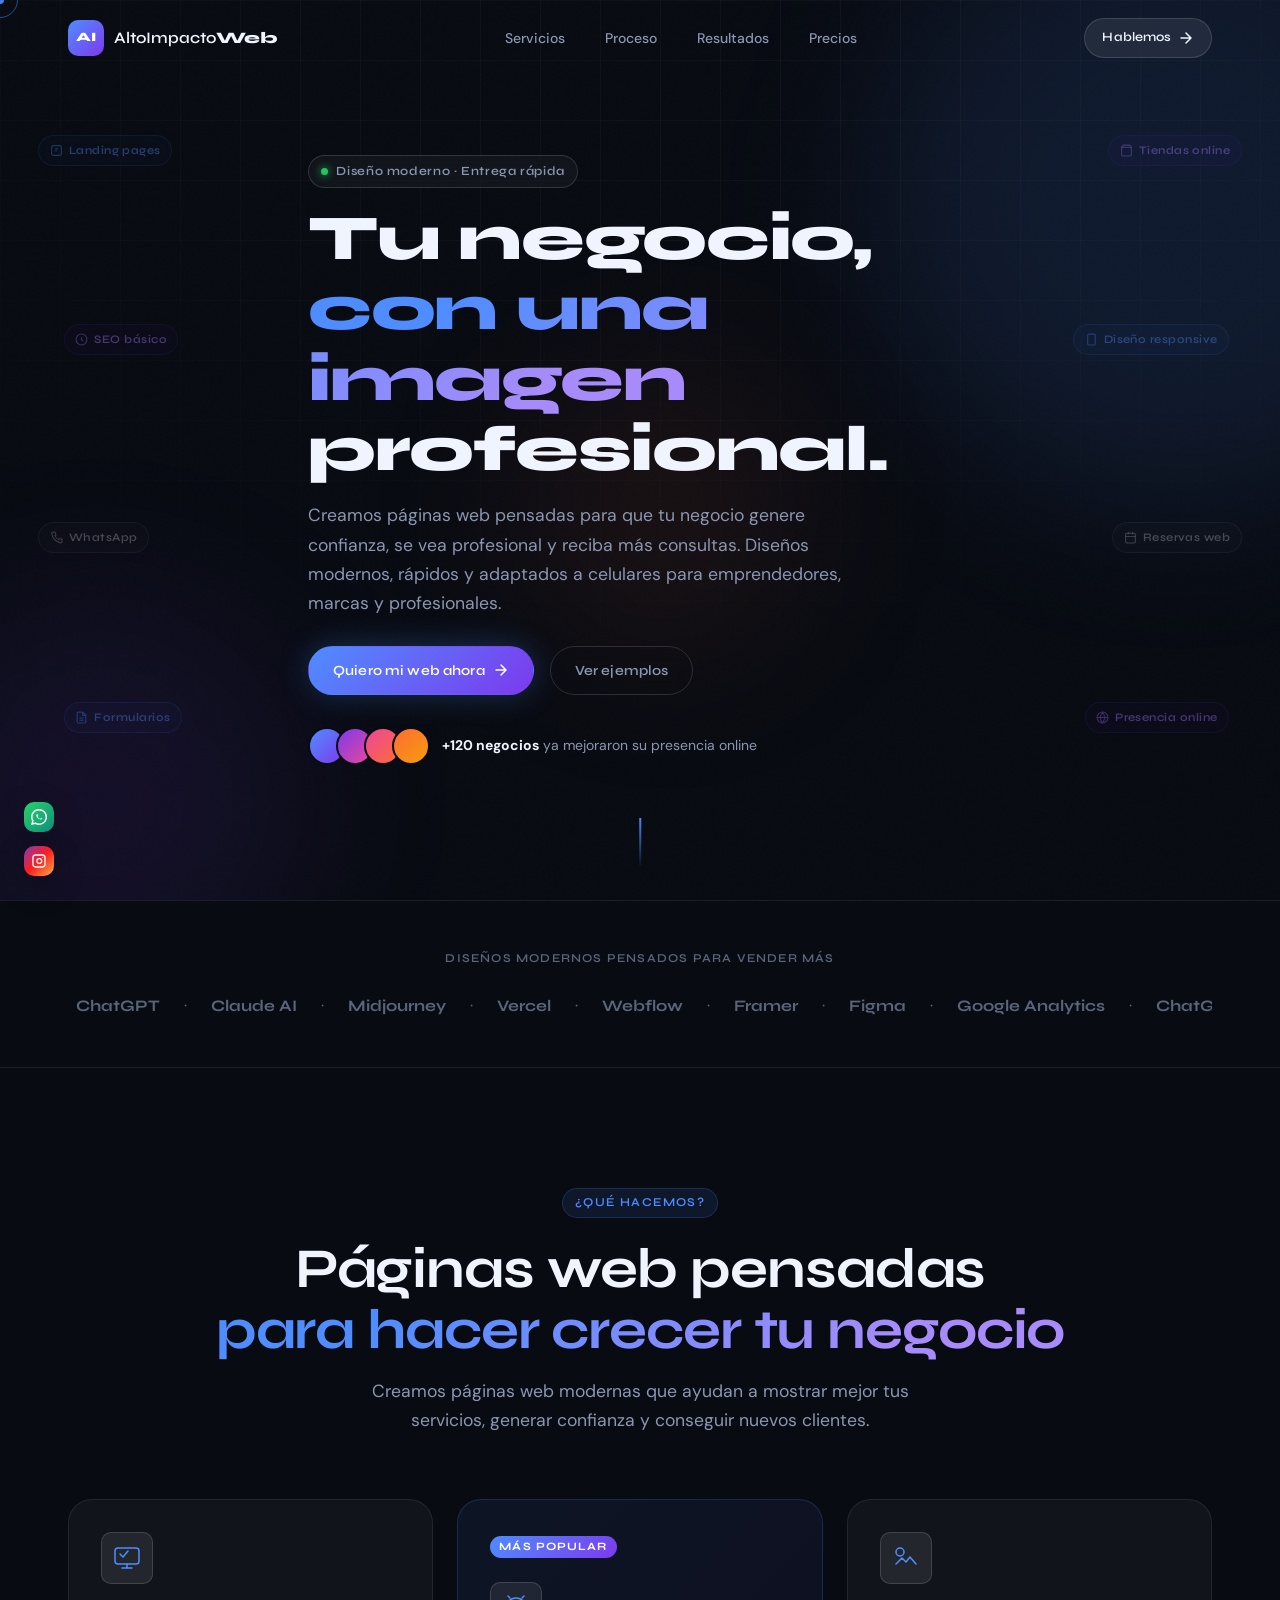
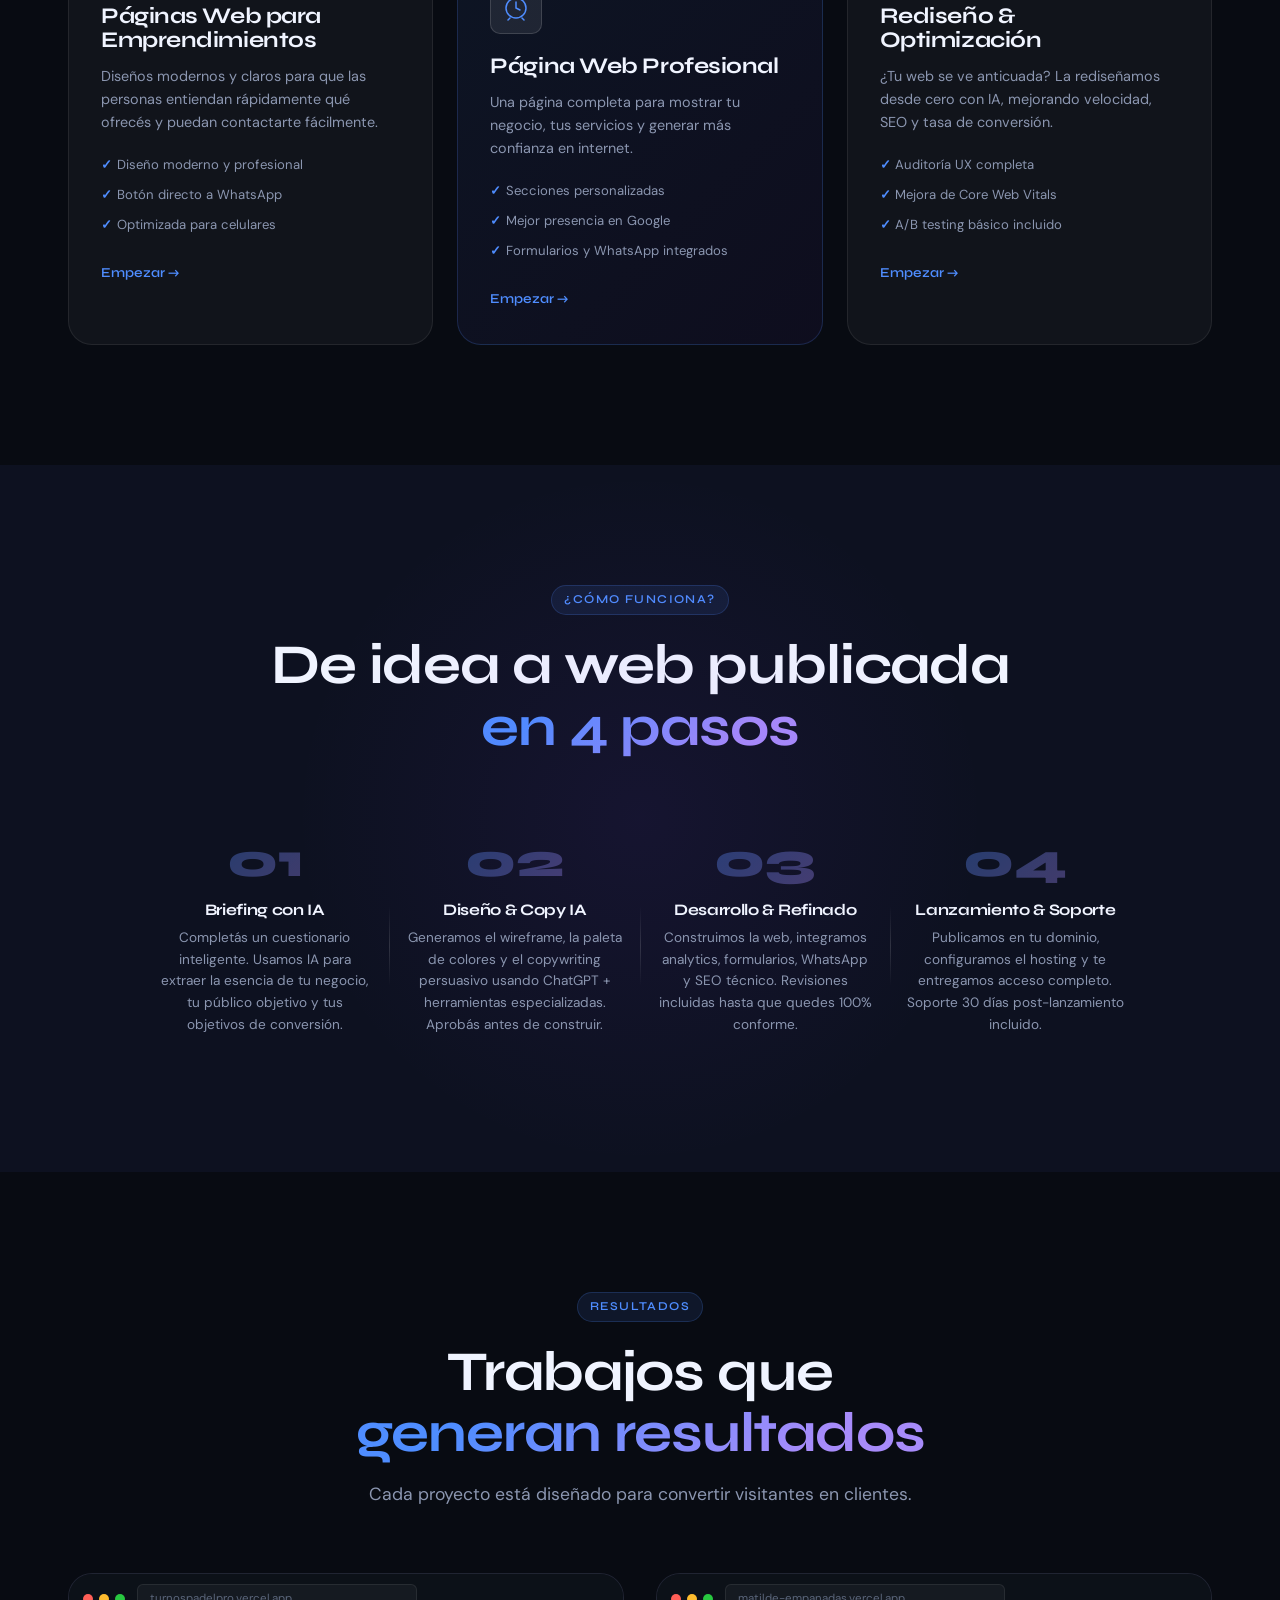
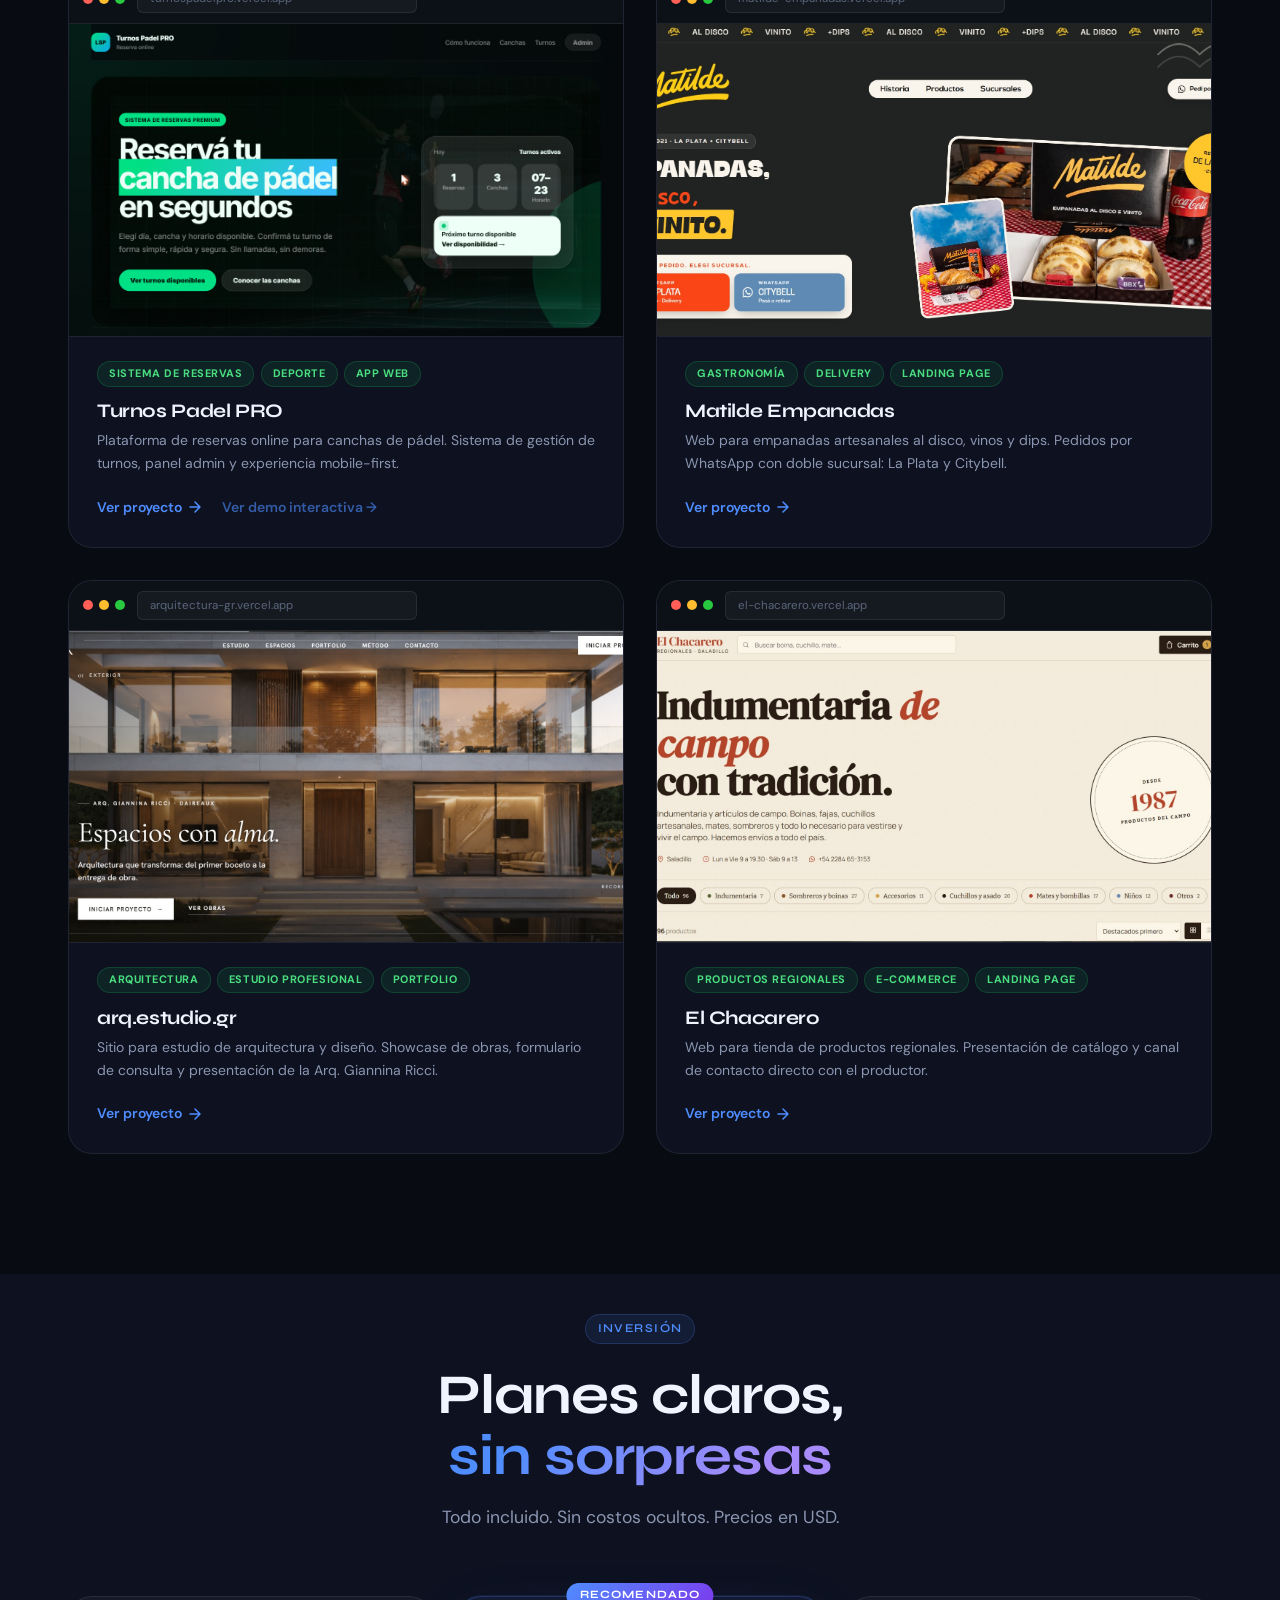
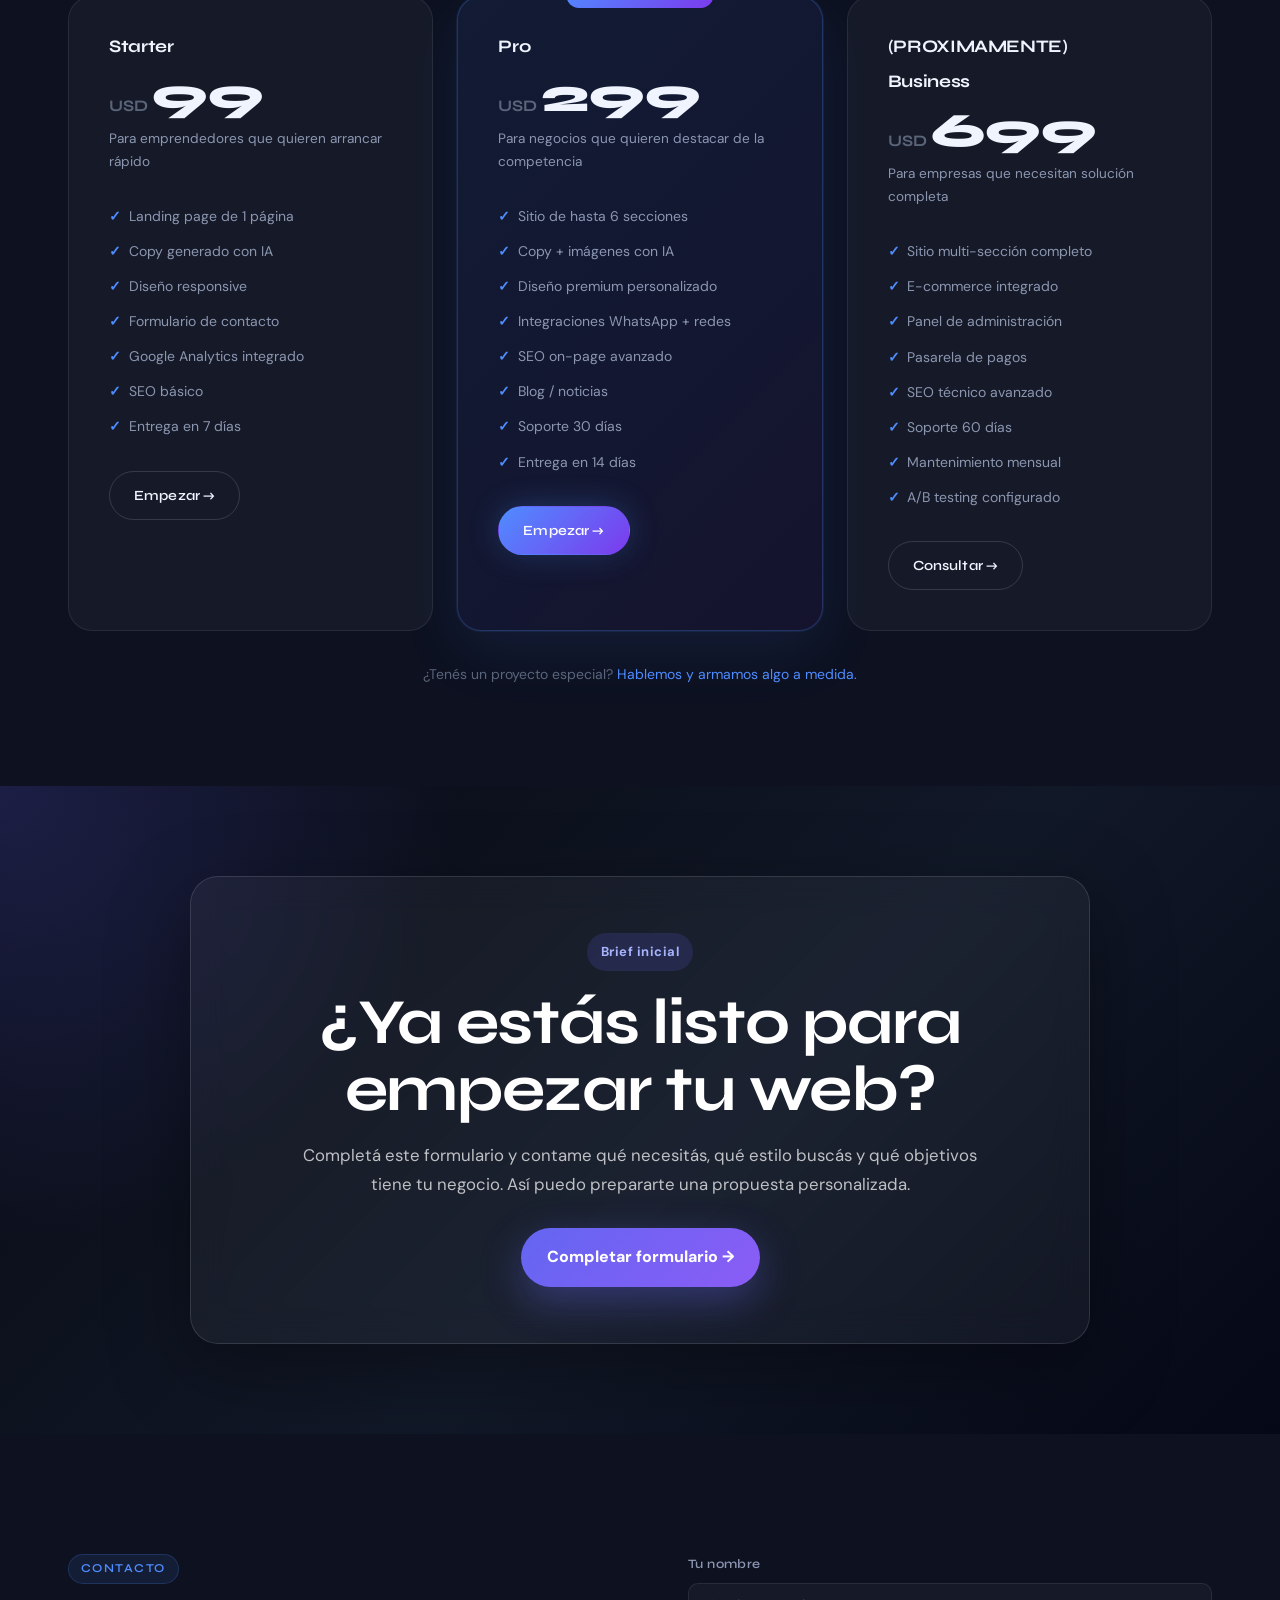
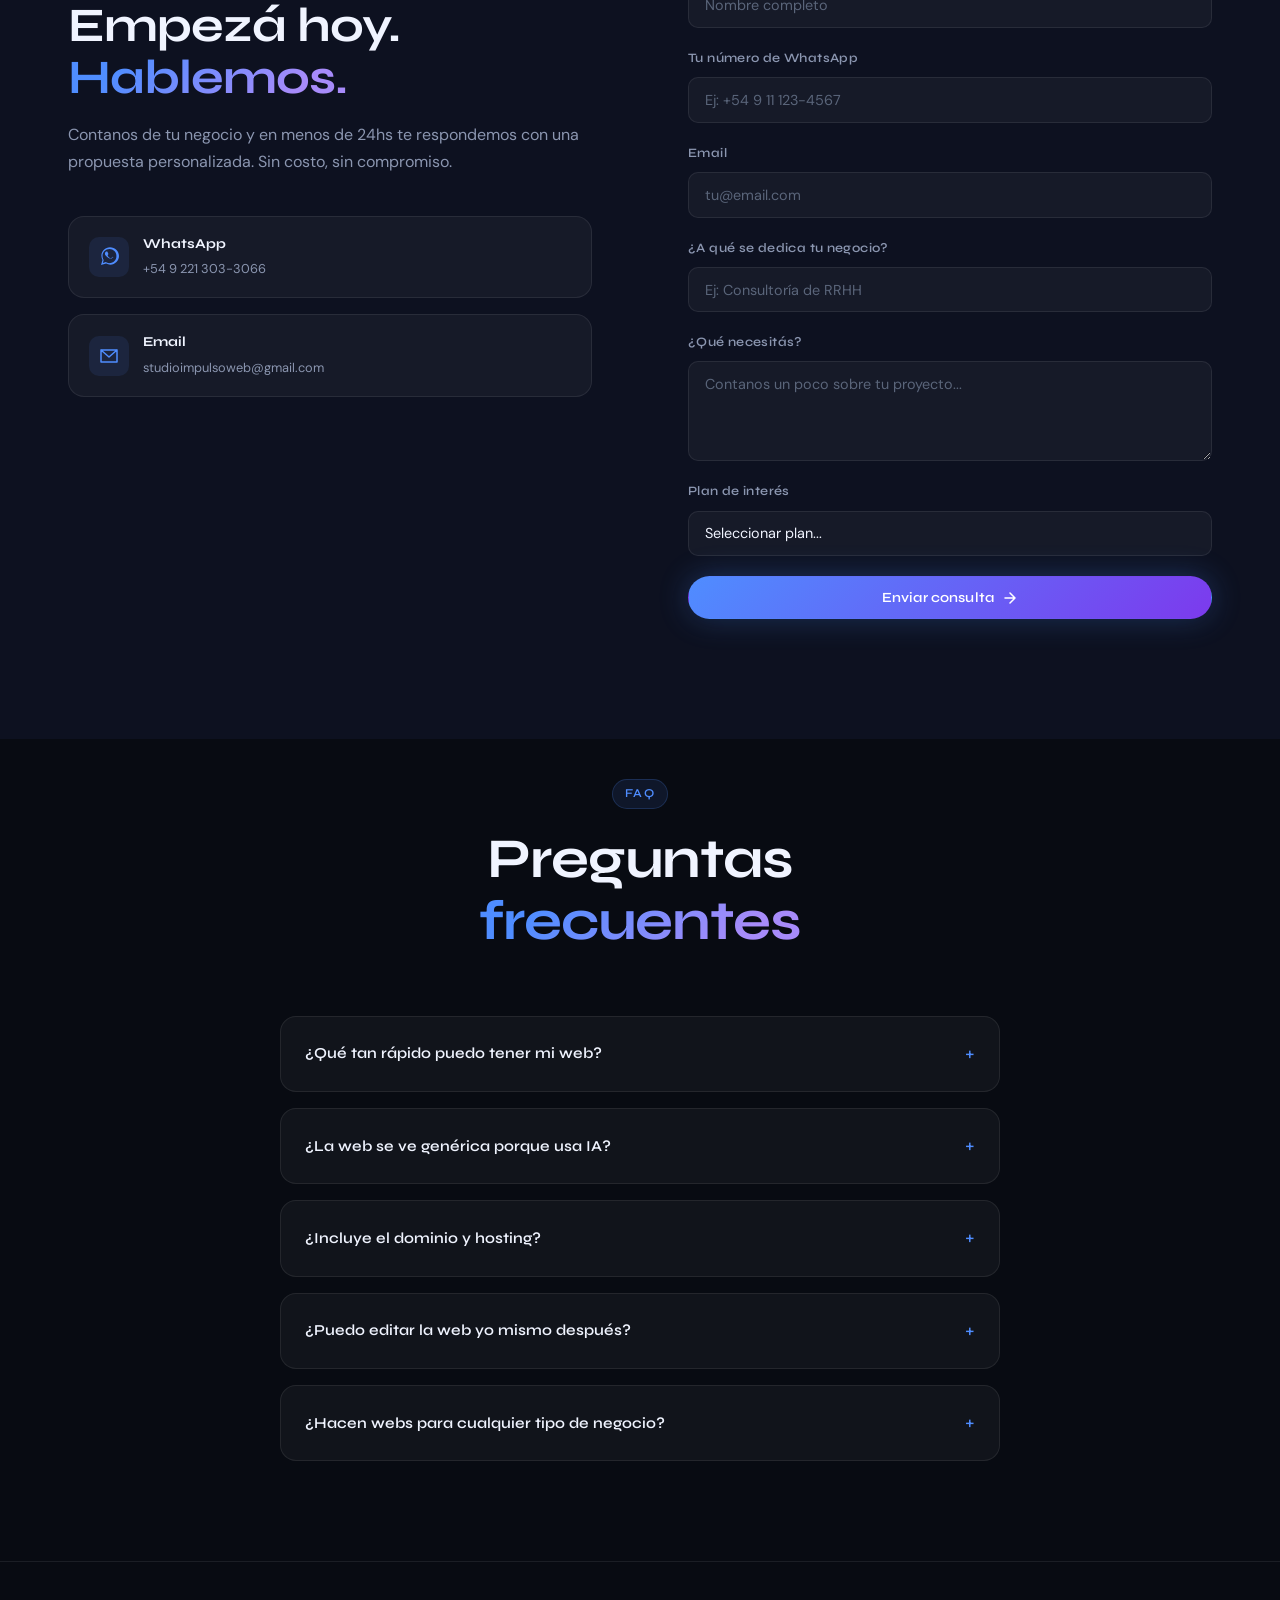
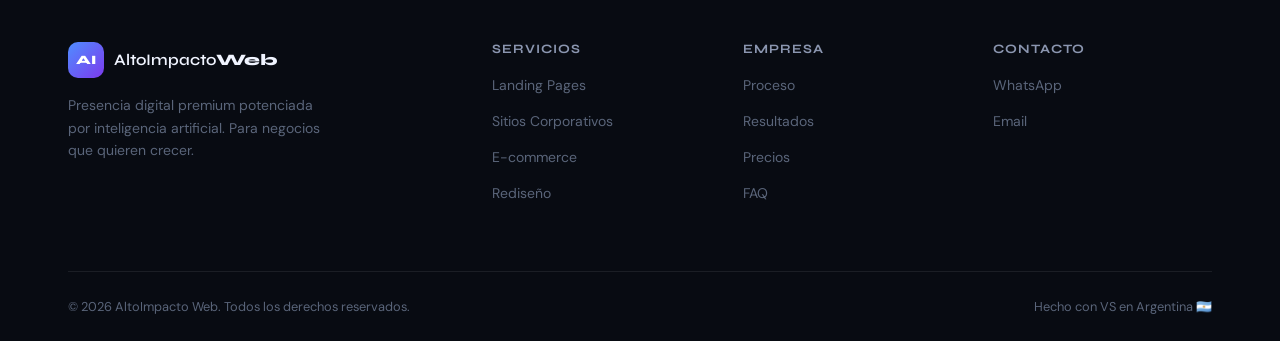
==== nueva-web-editada/index.html @ 88c8be72 "fix: nueva-web-editada como carpeta normal, no submodule" ====
<!doctype html>
<html lang="es">
  <head>
    <link rel="icon" type="image/png" href="/img/favicon.png">

    <meta property="og:title" content="Alto Impacto Web | Diseño Web Profesional">

<meta property="og:description" content="Creamos páginas web modernas y profesionales para negocios y emprendimientos.">

<meta property="og:image" content="https://altoimpactoweb.lat/img/preview.jpg">

<meta property="og:url" content="https://altoimpactoweb.lat">

<meta property="og:type" content="website">

    <meta
      name="google-site-verification"
      content="SIrFewCU_a12U4jzkhs11Qge566l1yrMkFHwccX7CVk"
    />
    <meta charset="UTF-8" />
    <meta name="viewport" content="width=device-width, initial-scale=1.0" />

    <title>Alto Impacto Web | Diseño Web Profesional</title>

    <meta
      name="description"
      content="Creamos páginas web modernas y profesionales para negocios, emprendimientos y marcas."
    />
    <meta
      name="keywords"
      content="diseño web, páginas web, desarrollo web, landing page, páginas para negocios"
    />
    <meta name="robots" content="index, follow" />
    <link rel="canonical" href="https://altoimpactoweb.lat/" />

    <link rel="preconnect" href="https://fonts.googleapis.com" />
    <link rel="preconnect" href="https://fonts.gstatic.com" crossorigin />
    <link
      href="https://fonts.googleapis.com/css2?family=Syne:wght@400;600;700;800&family=DM+Sans:ital,wght@0,300;0,400;0,500;1,300&display=swap"
      rel="stylesheet"
    />

    <link rel="stylesheet" href="css/main.css" />
    <style>
      /* ── Demo modal ─────────────────────────── */
      .portfolio-actions {
        display: flex;
        flex-wrap: wrap;
        align-items: center;
        gap: 1.2rem;
      }
      .portfolio-demo-btn {
        background: none;
        border: none;
        cursor: pointer;
        font-family: var(--font-body);
        font-size: 0.875rem;
        font-weight: 600;
        padding: 0;
        color: rgba(79, 141, 255, 0.6);
        display: inline-flex;
        align-items: center;
        gap: 0.4rem;
        transition: gap 0.2s ease, color 0.2s ease;
      }
      .portfolio-demo-btn:hover {
        gap: 0.7rem;
        color: var(--text-1);
      }
      .portfolio-demo-btn svg { flex-shrink: 0; transition: transform 0.2s var(--ease-out); }
      .portfolio-demo-btn:hover svg { transform: translateX(3px); }
      #demoModal {
        display: none;
        position: fixed;
        inset: 0;
        z-index: 9000;
        background: rgba(8, 11, 18, 0.97);
        backdrop-filter: blur(8px);
        flex-direction: column;
      }
      #demoModal.is-open { display: flex; }
      .demo-modal__header {
        display: flex;
        align-items: center;
        justify-content: space-between;
        padding: 0.65rem 1.25rem;
        border-bottom: 1px solid rgba(255, 255, 255, 0.08);
        flex-shrink: 0;
        background: rgba(13, 17, 32, 0.9);
      }
      .demo-modal__title {
        font-family: var(--font-display);
        font-size: 0.85rem;
        font-weight: 600;
        color: var(--text-2);
        letter-spacing: 0.03em;
      }
      .demo-modal__close {
        display: flex;
        align-items: center;
        justify-content: center;
        width: 34px;
        height: 34px;
        border-radius: 8px;
        border: 1px solid rgba(255, 255, 255, 0.1);
        background: rgba(255, 255, 255, 0.05);
        color: var(--text-2);
        cursor: pointer;
        transition: background 0.2s, color 0.2s;
        flex-shrink: 0;
      }
      .demo-modal__close:hover {
        background: rgba(255, 255, 255, 0.12);
        color: var(--text-1);
      }
      .demo-modal__frame {
        flex: 1;
        width: 100%;
        border: none;
        display: block;
        background: #04070d;
      }
    </style>

    <!-- Google Analytics -->
<!-- Google tag (gtag.js) -->
<script async src="https://www.googletagmanager.com/gtag/js?id=G-J61VKQ2LW4"></script>
<script>
  window.dataLayer = window.dataLayer || [];
  function gtag(){dataLayer.push(arguments);}
  gtag('js', new Date());

  gtag('config', 'G-J61VKQ2LW4');
</script>

</script> 
  </head>
  <body>
    <!-- CURSOR PERSONALIZADO -->
    <div class="cursor" id="cursor"></div>
    <div class="cursor-follower" id="cursorFollower"></div>

    <!-- NOISE OVERLAY -->
    <div class="noise-overlay" aria-hidden="true"></div>

    <!-- ============================================================
       NAVBAR
  ============================================================ -->
    <nav
      class="navbar"
      id="navbar"
      role="navigation"
      aria-label="Navegación principal"
    >
      <div class="nav-inner">
        <a href="#hero" class="nav-logo" aria-label="AltoImpacto Web inicio">
          <span class="logo-mark">AI</span>
          <span class="logo-text">AltoImpacto<strong>Web</strong></span>
        </a>

        <ul class="nav-links" role="list">
          <li><a href="#servicios">Servicios</a></li>
          <li><a href="#como-funciona">Proceso</a></li>
          <li><a href="#resultados">Resultados</a></li>
          <li><a href="#precios">Precios</a></li>
        </ul>

        <a href="#contacto" class="btn btn-nav">
          Hablemos
          <svg
            width="14"
            height="14"
            viewBox="0 0 14 14"
            fill="none"
            aria-hidden="true"
          >
            <path
              d="M2 7h10M7 2l5 5-5 5"
              stroke="currentColor"
              stroke-width="1.5"
              stroke-linecap="round"
              stroke-linejoin="round"
            />
          </svg>
        </a>

        <button
          class="nav-toggle"
          id="navToggle"
          aria-label="Abrir menú"
          aria-expanded="false"
        >
          <span></span><span></span>
        </button>
      </div>
    </nav>

    <!-- MOBILE MENU -->
    <div class="mobile-menu" id="mobileMenu" aria-hidden="true">
      <ul role="list">
        <li><a href="#servicios" class="mobile-link">Servicios</a></li>
        <li><a href="#como-funciona" class="mobile-link">Proceso</a></li>
        <li><a href="#resultados" class="mobile-link">Resultados</a></li>
        <li><a href="#precios" class="mobile-link">Precios</a></li>
        <li>
          <a href="#contacto" class="mobile-link mobile-cta">Hablemos →</a>
        </li>
      </ul>
    </div>

    <!-- ============================================================
       HERO
  ============================================================ -->
    <section class="hero" id="hero" aria-labelledby="hero-heading">
      <!-- Parallax BG layers -->
      <div class="hero-bg" aria-hidden="true">
        <div class="hero-orb orb-1"></div>
        <div class="hero-orb orb-2"></div>
        <div class="hero-orb orb-3"></div>
        <div class="hero-grid"></div>
      </div>

      <!-- Floating decorative chips -->
      <div class="hero-chips" aria-hidden="true">
        <!-- Left -->
        <div class="hchip hchip--blue float-a" style="top:15%;left:3%">
          <svg width="13" height="13" viewBox="0 0 24 24" fill="none" stroke="currentColor" stroke-width="2"><rect x="3" y="3" width="18" height="18" rx="3"/><path d="M9 9h6M9 13h4"/></svg>
          Landing pages
        </div>
        <div class="hchip hchip--violet float-b" style="top:36%;left:5%">
          <svg width="13" height="13" viewBox="0 0 24 24" fill="none" stroke="currentColor" stroke-width="2"><circle cx="12" cy="12" r="10"/><path d="M12 8v4l3 3"/></svg>
          SEO básico
        </div>
        <div class="hchip hchip--neutral float-c" style="top:58%;left:3%">
          <svg width="13" height="13" viewBox="0 0 24 24" fill="none" stroke="currentColor" stroke-width="2"><path d="M22 16.92v3a2 2 0 0 1-2.18 2A19.86 19.86 0 0 1 3.08 4.18 2 2 0 0 1 5.07 2h3a2 2 0 0 1 2 1.72 12.05 12.05 0 0 0 .66 2.68 2 2 0 0 1-.45 2.11L9.09 9a16 16 0 0 0 6.91 6.91l1.27-1.27a2 2 0 0 1 2.11-.45 12.05 12.05 0 0 0 2.68.66A2 2 0 0 1 22 16.92z"/></svg>
          WhatsApp
        </div>
        <div class="hchip hchip--blue float-b" style="top:78%;left:5%">
          <svg width="13" height="13" viewBox="0 0 24 24" fill="none" stroke="currentColor" stroke-width="2"><path d="M14 2H6a2 2 0 0 0-2 2v16a2 2 0 0 0 2 2h12a2 2 0 0 0 2-2V8z"/><polyline points="14 2 14 8 20 8"/><line x1="16" y1="13" x2="8" y2="13"/><line x1="16" y1="17" x2="8" y2="17"/></svg>
          Formularios
        </div>
        <!-- Right -->
        <div class="hchip hchip--violet float-b" style="top:15%;right:3%">
          <svg width="13" height="13" viewBox="0 0 24 24" fill="none" stroke="currentColor" stroke-width="2"><path d="M6 2L3 6v14a2 2 0 0 0 2 2h14a2 2 0 0 0 2-2V6l-3-4z"/><line x1="3" y1="6" x2="21" y2="6"/></svg>
          Tiendas online
        </div>
        <div class="hchip hchip--blue float-c" style="top:36%;right:4%">
          <svg width="13" height="13" viewBox="0 0 24 24" fill="none" stroke="currentColor" stroke-width="2"><rect x="5" y="2" width="14" height="20" rx="2"/><line x1="12" y1="18" x2="12.01" y2="18"/></svg>
          Diseño responsive
        </div>
        <div class="hchip hchip--neutral float-a" style="top:58%;right:3%">
          <svg width="13" height="13" viewBox="0 0 24 24" fill="none" stroke="currentColor" stroke-width="2"><rect x="3" y="4" width="18" height="18" rx="2"/><path d="M16 2v4M8 2v4M3 10h18"/></svg>
          Reservas web
        </div>
        <div class="hchip hchip--violet float-c" style="top:78%;right:4%">
          <svg width="13" height="13" viewBox="0 0 24 24" fill="none" stroke="currentColor" stroke-width="2"><circle cx="12" cy="12" r="10"/><line x1="2" y1="12" x2="22" y2="12"/><path d="M12 2a15.3 15.3 0 0 1 4 10 15.3 15.3 0 0 1-4 10 15.3 15.3 0 0 1-4-10 15.3 15.3 0 0 1 4-10z"/></svg>
          Presencia online
        </div>
      </div>

      <div class="container hero-content">
        <div class="hero-badge reveal">
          <span class="badge-dot"></span>
          Diseño moderno · Entrega rápida
        </div>

        <h1 class="hero-title reveal" id="hero-heading">
          Tu negocio,<br />
          <span class="text-gradient">con una imagen</span><br />
          profesional.
        </h1>

        <p class="hero-subtitle reveal">
          Creamos páginas web pensadas para que tu negocio genere confianza, se
          vea profesional y reciba más consultas. Diseños modernos, rápidos y
          adaptados a celulares para emprendedores, marcas y profesionales.
        </p>

        <div class="hero-actions reveal">
          <a href="#contacto" class="btn btn-primary">
            Quiero mi web ahora
            <svg
              width="16"
              height="16"
              viewBox="0 0 16 16"
              fill="none"
              aria-hidden="true"
            >
              <path
                d="M3 8h10M8 3l5 5-5 5"
                stroke="currentColor"
                stroke-width="1.5"
                stroke-linecap="round"
                stroke-linejoin="round"
              />
            </svg>
          </a>
          <a href="#resultados" class="btn btn-ghost"> Ver ejemplos </a>
        </div>

        <div class="hero-social-proof reveal">
          <div class="avatars" aria-hidden="true">
            <div class="avatar av1"></div>
            <div class="avatar av2"></div>
            <div class="avatar av3"></div>
            <div class="avatar av4"></div>
          </div>
          <p><strong>+120 negocios</strong> ya mejoraron su presencia online</p>
        </div>
      </div>

      <!-- Scroll indicator -->
      <div class="scroll-indicator" aria-hidden="true">
        <div class="scroll-line"></div>
      </div>
    </section>

    <!-- ============================================================
       LOGOS / SOCIAL PROOF BAR
  ============================================================ -->
    <section class="logos-bar" aria-label="Tecnologías utilizadas">
      <div class="container">
        <p class="logos-label">Diseños modernos pensados para vender más</p>
        <div class="logos-track">
          <div class="logos-slide">
            <span class="logo-item">ChatGPT</span>
            <span class="logo-sep" aria-hidden="true">·</span>
            <span class="logo-item">Claude AI</span>
            <span class="logo-sep" aria-hidden="true">·</span>
            <span class="logo-item">Midjourney</span>
            <span class="logo-sep" aria-hidden="true">·</span>
            <span class="logo-item">Vercel</span>
            <span class="logo-sep" aria-hidden="true">·</span>
            <span class="logo-item">Webflow</span>
            <span class="logo-sep" aria-hidden="true">·</span>
            <span class="logo-item">Framer</span>
            <span class="logo-sep" aria-hidden="true">·</span>
            <span class="logo-item">Figma</span>
            <span class="logo-sep" aria-hidden="true">·</span>
            <span class="logo-item">Google Analytics</span>
            <span class="logo-sep" aria-hidden="true">·</span>
            <!-- Duplicate for loop -->
            <span class="logo-item">ChatGPT</span>
            <span class="logo-sep" aria-hidden="true">·</span>
            <span class="logo-item">Claude AI</span>
            <span class="logo-sep" aria-hidden="true">·</span>
            <span class="logo-item">Midjourney</span>
            <span class="logo-sep" aria-hidden="true">·</span>
            <span class="logo-item">Vercel</span>
            <span class="logo-sep" aria-hidden="true">·</span>
            <span class="logo-item">Webflow</span>
            <span class="logo-sep" aria-hidden="true">·</span>
            <span class="logo-item">Framer</span>
            <span class="logo-sep" aria-hidden="true">·</span>
            <span class="logo-item">Figma</span>
            <span class="logo-sep" aria-hidden="true">·</span>
            <span class="logo-item">Google Analytics</span>
            <span class="logo-sep" aria-hidden="true">·</span>
          </div>
        </div>
      </div>
    </section>

    <!-- ============================================================
       SERVICIOS
  ============================================================ -->
    <section
      class="section servicios"
      id="servicios"
      aria-labelledby="servicios-heading"
    >
      <div class="container">
        <div class="section-header">
          <span class="section-label reveal">¿Qué hacemos?</span>
          <h2 class="section-title reveal" id="servicios-heading">
            Páginas web pensadas<br /><em>para hacer crecer tu negocio</em>
          </h2>
          <p class="section-desc reveal">
            Creamos páginas web modernas que ayudan a mostrar mejor tus
            servicios, generar confianza y conseguir nuevos clientes.
          </p>
        </div>

        <div class="services-grid">
          <article class="service-card reveal" data-delay="0">
            <div class="card-icon">
              <svg
                width="28"
                height="28"
                viewBox="0 0 28 28"
                fill="none"
                aria-hidden="true"
              >
                <rect
                  x="2"
                  y="4"
                  width="24"
                  height="16"
                  rx="3"
                  stroke="currentColor"
                  stroke-width="1.5"
                />
                <path
                  d="M9 24h10M14 20v4"
                  stroke="currentColor"
                  stroke-width="1.5"
                  stroke-linecap="round"
                />
                <path
                  d="M7 10l3 3 5-6"
                  stroke="currentColor"
                  stroke-width="1.5"
                  stroke-linecap="round"
                  stroke-linejoin="round"
                />
              </svg>
            </div>
            <h3>Páginas Web para Emprendimientos</h3>
            <p>
              Diseños modernos y claros para que las personas entiendan
              rápidamente qué ofrecés y puedan contactarte fácilmente.
            </p>
            <ul class="card-features" role="list">
              <li>Diseño moderno y profesional</li>
              <li>Botón directo a WhatsApp</li>
              <li>Optimizada para celulares</li>
            </ul>
            <a href="#contacto" class="card-link">Empezar →</a>
          </article>

          <article
            class="service-card service-card--featured reveal"
            data-delay="100"
          >
            <div class="card-badge">Más popular</div>
            <div class="card-icon">
              <svg
                width="28"
                height="28"
                viewBox="0 0 28 28"
                fill="none"
                aria-hidden="true"
              >
                <circle
                  cx="14"
                  cy="14"
                  r="10"
                  stroke="currentColor"
                  stroke-width="1.5"
                />
                <path
                  d="M14 8v6l4 2"
                  stroke="currentColor"
                  stroke-width="1.5"
                  stroke-linecap="round"
                />
                <path
                  d="M8 4l-2-2M20 4l2-2M8 24l-2 2M20 24l2 2"
                  stroke="currentColor"
                  stroke-width="1.5"
                  stroke-linecap="round"
                />
              </svg>
            </div>
            <h3>Página Web Profesional</h3>
            <p>
              Una página completa para mostrar tu negocio, tus servicios y
              generar más confianza en internet.
            </p>
            <ul class="card-features" role="list">
              <li>Secciones personalizadas</li>
              <li>Mejor presencia en Google</li>
              <li>Formularios y WhatsApp integrados</li>
            </ul>
            <a href="#contacto" class="card-link">Empezar →</a>
          </article>

          <!--
<article class="service-card reveal" data-delay="200">
  <div class="card-icon">
    <svg width="28" height="28" viewBox="0 0 28 28" fill="none" aria-hidden="true">
      <path d="M6 22V12l8-8 8 8v10a1 1 0 01-1 1H7a1 1 0 01-1-1z" stroke="currentColor" stroke-width="1.5"/>
      <path d="M11 23v-7h6v7" stroke="currentColor" stroke-width="1.5"/>
    </svg>
  </div>

  <h3>Tiendas Online</h3>

  <p>
    Vendé tus productos online con una tienda moderna,
    fácil de usar y lista para recibir pedidos.
  </p>

  <ul class="card-features" role="list">
    <li>Catálogo de productos</li>
    <li>Pagos online integrados</li>
    <li>Gestión simple de pedidos</li>
  </ul>

  <a href="#contacto" class="card-link">Empezar →</a>
</article>
-->

          <article class="service-card reveal" data-delay="300">
            <div class="card-icon">
              <svg
                width="28"
                height="28"
                viewBox="0 0 28 28"
                fill="none"
                aria-hidden="true"
              >
                <path
                  d="M4 20l6-6 4 4 4-5 6 7"
                  stroke="currentColor"
                  stroke-width="1.5"
                  stroke-linecap="round"
                  stroke-linejoin="round"
                />
                <circle
                  cx="8"
                  cy="8"
                  r="4"
                  stroke="currentColor"
                  stroke-width="1.5"
                />
              </svg>
            </div>
            <h3>Rediseño & Optimización</h3>
            <p>
              ¿Tu web se ve anticuada? La rediseñamos desde cero con IA,
              mejorando velocidad, SEO y tasa de conversión.
            </p>
            <ul class="card-features" role="list">
              <li>Auditoría UX completa</li>
              <li>Mejora de Core Web Vitals</li>
              <li>A/B testing básico incluido</li>
            </ul>
            <a href="#contacto" class="card-link">Empezar →</a>
          </article>
        </div>
      </div>
    </section>

    <!-- ============================================================
       COMO FUNCIONA
  ============================================================ -->
    <section
      class="section proceso"
      id="como-funciona"
      aria-labelledby="proceso-heading"
    >
      <div class="proceso-bg" aria-hidden="true">
        <div class="proceso-orb"></div>
      </div>
      <div class="container">
        <div class="section-header">
          <span class="section-label reveal">¿Cómo funciona?</span>
          <h2 class="section-title reveal" id="proceso-heading">
            De idea a web publicada<br /><em>en 4 pasos</em>
          </h2>
        </div>

        <div class="steps">
          <div class="step reveal" data-delay="0">
            <div class="step-number" aria-hidden="true">01</div>
            <div class="step-content">
              <h3>Briefing con IA</h3>
              <p>
                Completás un cuestionario inteligente. Usamos IA para extraer la
                esencia de tu negocio, tu público objetivo y tus objetivos de
                conversión.
              </p>
            </div>
          </div>

          <div class="step-connector" aria-hidden="true"></div>

          <div class="step reveal" data-delay="150">
            <div class="step-number" aria-hidden="true">02</div>
            <div class="step-content">
              <h3>Diseño & Copy IA</h3>
              <p>
                Generamos el wireframe, la paleta de colores y el copywriting
                persuasivo usando ChatGPT + herramientas especializadas. Aprobás
                antes de construir.
              </p>
            </div>
          </div>

          <div class="step-connector" aria-hidden="true"></div>

          <div class="step reveal" data-delay="300">
            <div class="step-number" aria-hidden="true">03</div>
            <div class="step-content">
              <h3>Desarrollo & Refinado</h3>
              <p>
                Construimos la web, integramos analytics, formularios, WhatsApp
                y SEO técnico. Revisiones incluidas hasta que quedes 100%
                conforme.
              </p>
            </div>
          </div>

          <div class="step-connector" aria-hidden="true"></div>

          <div class="step reveal" data-delay="450">
            <div class="step-number" aria-hidden="true">04</div>
            <div class="step-content">
              <h3>Lanzamiento & Soporte</h3>
              <p>
                Publicamos en tu dominio, configuramos el hosting y te
                entregamos acceso completo. Soporte 30 días post-lanzamiento
                incluido.
              </p>
            </div>
          </div>
        </div>
      </div>
    </section>
    <!-- ============================================================
       PORTFOLIO / RESULTADOS
  ============================================================ -->
    <section
      class="section portfolio"
      id="resultados"
      aria-labelledby="resultados-heading"
    >
      <div class="container">
        <div class="section-header">
          <span class="section-label reveal">Resultados</span>
          <h2 class="section-title reveal" id="resultados-heading">
            Trabajos que<br /><em>generan resultados</em>
          </h2>
          <p class="section-desc reveal">
            Cada proyecto está diseñado para convertir visitantes en clientes.
          </p>
        </div>

        <div class="portfolio-grid">

          <!-- ── Proyecto: Turnos Padel PRO ── -->
          <article class="portfolio-card reveal" data-delay="0">
            <div class="browser-mockup">
              <div class="browser-bar">
                <div class="browser-dots">
                  <span></span><span></span><span></span>
                </div>
                <div class="browser-url">turnospadelpro.vercel.app</div>
              </div>
              <div class="browser-screen">
                <img
                  src="img/proyecto-padelpro.jpg"
                  alt="Turnos Padel PRO — Sistema de reservas online"
                  loading="lazy"
                />
              </div>
            </div>
            <div class="portfolio-info">
              <div class="portfolio-tags">
                <span class="tag">Sistema de Reservas</span>
                <span class="tag">Deporte</span>
                <span class="tag">App Web</span>
              </div>
              <h3 class="portfolio-title">Turnos Padel PRO</h3>
              <p class="portfolio-desc">
                Plataforma de reservas online para canchas de pádel. Sistema de
                gestión de turnos, panel admin y experiencia mobile-first.
              </p>
              <div class="portfolio-actions">
                <a
                  href="https://turnospadelpro.vercel.app/"
                  class="portfolio-link"
                  target="_blank"
                  rel="noopener"
                >
                  Ver proyecto
                  <svg width="14" height="14" viewBox="0 0 14 14" fill="none" aria-hidden="true">
                    <path d="M2 7h10M7 2l5 5-5 5" stroke="currentColor" stroke-width="1.5" stroke-linecap="round" stroke-linejoin="round"/>
                  </svg>
                </a>
                <button
                  class="portfolio-demo-btn"
                  onclick="openDemoModal()"
                  type="button"
                  aria-label="Ver demo interactiva de Turnos Padel PRO"
                >
                  Ver demo interactiva →
                </button>
              </div>
            </div>
          </article>

          <!-- ── Proyecto: Matilde Empanadas ── -->
          <article class="portfolio-card reveal" data-delay="100">
            <div class="browser-mockup">
              <div class="browser-bar">
                <div class="browser-dots">
                  <span></span><span></span><span></span>
                </div>
                <div class="browser-url">matilde-empanadas.vercel.app</div>
              </div>
              <div class="browser-screen">
                <img
                  src="img/proyecto-matilde.jpg"
                  alt="Matilde Empanadas — Web de empanadas al disco y vinos"
                  loading="lazy"
                />
              </div>
            </div>
            <div class="portfolio-info">
              <div class="portfolio-tags">
                <span class="tag">Gastronomía</span>
                <span class="tag">Delivery</span>
                <span class="tag">Landing Page</span>
              </div>
              <h3 class="portfolio-title">Matilde Empanadas</h3>
              <p class="portfolio-desc">
                Web para empanadas artesanales al disco, vinos y dips. Pedidos
                por WhatsApp con doble sucursal: La Plata y Citybell.
              </p>
              <div class="portfolio-actions">
                <a
                  href="https://matilde-empanadas.vercel.app/"
                  class="portfolio-link"
                  target="_blank"
                  rel="noopener"
                >
                  Ver proyecto
                  <svg width="14" height="14" viewBox="0 0 14 14" fill="none" aria-hidden="true">
                    <path d="M2 7h10M7 2l5 5-5 5" stroke="currentColor" stroke-width="1.5" stroke-linecap="round" stroke-linejoin="round"/>
                  </svg>
                </a>
              </div>
            </div>
          </article>

          <!-- ── Proyecto: Arquitectura GR ── -->
          <article class="portfolio-card reveal" data-delay="200">
            <div class="browser-mockup">
              <div class="browser-bar">
                <div class="browser-dots">
                  <span></span><span></span><span></span>
                </div>
                <div class="browser-url">arquitectura-gr.vercel.app</div>
              </div>
              <div class="browser-screen">
                <img
                  src="img/proyecto-arquitectura-gr.jpg"
                  alt="arq.estudio.gr — Estudio de arquitectura y diseño"
                  loading="lazy"
                />
              </div>
            </div>
            <div class="portfolio-info">
              <div class="portfolio-tags">
                <span class="tag">Arquitectura</span>
                <span class="tag">Estudio Profesional</span>
                <span class="tag">Portfolio</span>
              </div>
              <h3 class="portfolio-title">arq.estudio.gr</h3>
              <p class="portfolio-desc">
                Sitio para estudio de arquitectura y diseño. Showcase de obras,
                formulario de consulta y presentación de la Arq. Giannina Ricci.
              </p>
              <div class="portfolio-actions">
                <a
                  href="https://arquitectura-gr.vercel.app/"
                  class="portfolio-link"
                  target="_blank"
                  rel="noopener"
                >
                  Ver proyecto
                  <svg width="14" height="14" viewBox="0 0 14 14" fill="none" aria-hidden="true">
                    <path d="M2 7h10M7 2l5 5-5 5" stroke="currentColor" stroke-width="1.5" stroke-linecap="round" stroke-linejoin="round"/>
                  </svg>
                </a>
              </div>
            </div>
          </article>

          <!-- ── Proyecto: El Chacarero ── -->
          <article class="portfolio-card reveal" data-delay="300">
            <div class="browser-mockup">
              <div class="browser-bar">
                <div class="browser-dots">
                  <span></span><span></span><span></span>
                </div>
                <div class="browser-url">el-chacarero.vercel.app</div>
              </div>
              <div class="browser-screen">
                <img
                  src="img/proyecto-el-chacarero.jpg"
                  alt="El Chacarero — Productos Regionales"
                  loading="lazy"
                />
              </div>
            </div>
            <div class="portfolio-info">
              <div class="portfolio-tags">
                <span class="tag">Productos Regionales</span>
                <span class="tag">E-commerce</span>
                <span class="tag">Landing Page</span>
              </div>
              <h3 class="portfolio-title">El Chacarero</h3>
              <p class="portfolio-desc">
                Web para tienda de productos regionales. Presentación de
                catálogo y canal de contacto directo con el productor.
              </p>
              <div class="portfolio-actions">
                <a
                  href="https://el-chacarero.vercel.app/"
                  class="portfolio-link"
                  target="_blank"
                  rel="noopener"
                >
                  Ver proyecto
                  <svg width="14" height="14" viewBox="0 0 14 14" fill="none" aria-hidden="true">
                    <path d="M2 7h10M7 2l5 5-5 5" stroke="currentColor" stroke-width="1.5" stroke-linecap="round" stroke-linejoin="round"/>
                  </svg>
                </a>
              </div>
            </div>
          </article>

        </div>
      </div>
    </section>

    <!-- ============================================================
       RESULTADOS / TESTIMONIOS (comentado — reemplazado por portfolio)
  ============================================================
    <section
      class="section resultados"
      id="resultados"
      aria-labelledby="resultados-heading"
    >
      <div class="container">
        <div class="section-header">
          <span class="section-label reveal">Resultados reales</span>
          <h2 class="section-title reveal" id="resultados-heading">
            Lo que dicen<br /><em>nuestros clientes</em>
          </h2>
        </div>

        <div class="stats-row reveal">
          <div class="stat-item">
            <span class="stat-number" data-target="20">0</span>
            <span class="stat-suffix">+</span>
            <p>proyectos entregados</p>
          </div>
          <div class="stat-divider" aria-hidden="true"></div>
          <div class="stat-item">
            <span class="stat-number" data-target="7">0</span>
            <span class="stat-suffix">dias</span>
            <p>tiempo promedio de entrega</p>
          </div>
          <div class="stat-divider" aria-hidden="true"></div>
          <div class="stat-item">
            <span class="stat-number" data-target="95">0</span>
            <span class="stat-suffix">%</span>
            <p>clientes satisfechos</p>
          </div>
          <div class="stat-divider" aria-hidden="true"></div>
          <div class="stat-item">
            <span class="stat-number" data-target="5">0</span>
            <span class="stat-suffix">x</span>
            <p>aumento promedio en consultas</p>
          </div>
        </div>

        <div class="testimonials-grid">
          <blockquote class="testimonial reveal" data-delay="0">
            <div class="testimonial-stars" aria-label="5 estrellas">★★★★★</div>
            <p>
              "En 3 días tenía una web que parece de empresa internacional. Las
              consultas por WhatsApp se triplicaron el primer mes. Increíble
              relación precio-resultado."
            </p>
            <footer>
              <div class="testimonial-avatar" aria-hidden="true">ML</div>
              <div>
                <cite>María L.</cite>
                <span>Consultora de Marketing, Buenos Aires</span>
              </div>
            </footer>
          </blockquote>

          <blockquote class="testimonial reveal" data-delay="150">
            <div class="testimonial-stars" aria-label="5 estrellas">★★★★</div>
            <p>
              "Tenía miedo de que una web con IA se viera genérica. Para nada.
              Capturaron la identidad de mi estudio jurídico a la perfección.
              Profesionalismo total."
            </p>
            <footer>
              <div class="testimonial-avatar" aria-hidden="true">RG</div>
              <div>
                <cite>Roberto G.</cite>
                <span>Abogado Societario, Córdoba</span>
              </div>
            </footer>
          </blockquote>

          <blockquote class="testimonial reveal" data-delay="300">
            <div class="testimonial-stars" aria-label="5 estrellas">★★★★★</div>
            <p>
              "Nuestra tienda online pasó de hacer 0 ventas en internet a vender
              todos los días. El SEO que configuraron hizo toda la diferencia.
              Los recomiendo sin dudarlo."
            </p>
            <footer>
              <div class="testimonial-avatar" aria-hidden="true">AP</div>
              <div>
                <cite>Ana P.</cite>
                <span>Emprendedora, Rosario</span>
              </div>
            </footer>
          </blockquote>
        </div>
      </div>
    </section>
-->
    <!-- ============================================================
       PRECIOS
  ============================================================ -->
    <section
      class="section precios"
      id="precios"
      aria-labelledby="precios-heading"
    >
      <div class="container">
        <div class="section-header">
          <span class="section-label reveal">Inversión</span>
          <h2 class="section-title reveal" id="precios-heading">
            Planes claros,<br /><em>sin sorpresas</em>
          </h2>
          <p class="section-desc reveal">
            Todo incluido. Sin costos ocultos. Precios en USD.
          </p>
        </div>

        <div class="pricing-grid">
          <article class="pricing-card reveal" data-delay="0">
            <div class="pricing-header">
              <h3>Starter</h3>
              <div class="pricing-price">
                <span class="price-currency">USD</span>
                <span class="price-amount">99</span>
              </div>
              <p>Para emprendedores que quieren arrancar rápido</p>
            </div>
            <ul class="pricing-features" role="list">
              <li>Landing page de 1 página</li>
              <li>Copy generado con IA</li>
              <li>Diseño responsive</li>
              <li>Formulario de contacto</li>
              <li>Google Analytics integrado</li>
              <li>SEO básico</li>
              <li>Entrega en 7 días</li>
            </ul>
            <a href="#contacto" class="btn btn-outline">Empezar →</a>
          </article>

          <article
            class="pricing-card pricing-card--featured reveal"
            data-delay="150"
          >
            <div class="pricing-badge">Recomendado</div>
            <div class="pricing-header">
              <h3>Pro</h3>
              <div class="pricing-price">
                <span class="price-currency">USD</span>
                <span class="price-amount">299</span>
              </div>
              <p>Para negocios que quieren destacar de la competencia</p>
            </div>
            <ul class="pricing-features" role="list">
              <li>Sitio de hasta 6 secciones</li>
              <li>Copy + imágenes con IA</li>
              <li>Diseño premium personalizado</li>
              <li>Integraciones WhatsApp + redes</li>
              <li>SEO on-page avanzado</li>
              <li>Blog / noticias</li>
              <li>Soporte 30 días</li>
              <li>Entrega en 14 días</li>
            </ul>
            <a href="#contacto" class="btn btn-primary">Empezar →</a>
          </article>

          <article class="pricing-card reveal" data-delay="300">
            <div class="pricing-header">
              <h3>(PROXIMAMENTE)</h3>
              <h3>Business</h3>
              <div class="pricing-price">
                <span class="price-currency">USD</span>
                <span class="price-amount">699</span>
              </div>
              <p>Para empresas que necesitan solución completa</p>
            </div>
            <ul class="pricing-features" role="list">
              <li>Sitio multi-sección completo</li>
              <li>E-commerce integrado</li>
              <li>Panel de administración</li>
              <li>Pasarela de pagos</li>
              <li>SEO técnico avanzado</li>
              <li>Soporte 60 días</li>
              <li>Mantenimiento mensual</li>
              <li>A/B testing configurado</li>
            </ul>
            <a href="#contacto" class="btn btn-outline">Consultar →</a>
          </article>
        </div>

        <p class="pricing-note reveal">
          ¿Tenés un proyecto especial?
          <a href="#contacto">Hablemos y armamos algo a medida.</a>
        </p>
      </div>
    </section>

    <!-- ============================================================
       CTA PARALLAX
  ============================================================ 
    <section class="cta-parallax" aria-labelledby="cta-heading">
      <div class="cta-parallax-bg" data-parallax="0.4" aria-hidden="true">
        <div class="cta-orb cta-orb-1"></div>
        <div class="cta-orb cta-orb-2"></div>
      </div>
      <div class="container">
        <div class="cta-glass reveal">
          <h2 id="cta-heading">
            Tu negocio merece una web<br /><span class="text-gradient"
              >que trabaje por vos.</span
            >
          </h2>
          <p>
            Más de 120 negocios argentinos ya dan una primera impresión
            profesional. Sumate hoy.
          </p>
          <a href="#contacto" class="btn btn-primary btn-large">
            Quiero mi web gratis de consulta
            <svg
              width="18"
              height="18"
              viewBox="0 0 18 18"
              fill="none"
              aria-hidden="true"
            >
              <path
                d="M3 9h12M9 3l6 6-6 6"
                stroke="currentColor"
                stroke-width="1.5"
                stroke-linecap="round"
                stroke-linejoin="round"
              />
            </svg>
          </a>
          <p class="cta-note">Sin compromiso · Respuesta en menos de 24hs</p>
        </div>
      </div>
    </section>
-->
  
<section class="brief-cta" id="brief">
  <div class="brief-cta__content">

    <span class="brief-cta__tag">
      Brief inicial
    </span>

    <h2>
      ¿Ya estás listo para empezar tu web?
    </h2>

    <p>
      Completá este formulario y contame qué necesitás,
      qué estilo buscás y qué objetivos tiene tu negocio.
      Así puedo prepararte una propuesta personalizada.
    </p>

    <a href="/brief.html" class="brief-cta__btn">
      Completar formulario →
    </a>

  </div>
</section>

    <!-- ============================================================
       CONTACTO
  ============================================================ -->
    <section
      class="section contacto"
      id="contacto"
      aria-labelledby="contacto-heading"
    >
      <div class="container">
        <div class="contacto-inner">
          <div class="contacto-info reveal">
            <span class="section-label">Contacto</span>
            <h2 id="contacto-heading">
              Empezá hoy.<br /><span class="text-gradient">Hablemos.</span>
            </h2>
            <p>
              Contanos de tu negocio y en menos de 24hs te respondemos con una
              propuesta personalizada. Sin costo, sin compromiso.
            </p>

            <div class="contact-items">
              <a
                href="https://wa.me/5492213033066"
                class="contact-item"
                target="_blank"
                rel="noopener"
              >
                <div class="contact-icon">
                  <svg
                    width="20"
                    height="20"
                    viewBox="0 0 20 20"
                    fill="none"
                    aria-hidden="true"
                  >
                    <path
                      d="M17.5 3C15.7 1.2 13.4.2 11 .2 6.3.2 2.4 4 2.4 8.8c0 1.5.4 3 1.1 4.3L2 18l5.1-1.4c1.3.7 2.7 1.1 4.2 1.1h.1c4.7 0 8.6-3.9 8.6-8.6 0-2.3-1-4.5-2.5-6.1zM11 16.3c-1.3 0-2.7-.4-3.8-1l-.3-.2-3 .8.8-2.9-.2-.3c-.7-1.1-1-2.4-1-3.7 0-3.9 3.2-7 7-7 1.9 0 3.6.7 4.9 2 1.3 1.3 2 3.1 2 4.9.2 3.9-3 7.1-6.9 7.1zm3.8-5.3c-.2-.1-1.2-.6-1.4-.7-.2-.1-.4-.1-.5.1-.2.2-.6.7-.8.9-.1.2-.3.2-.5.1-.7-.3-1.4-.7-1.9-1.3-.5-.5-.9-1.1-1-1.8 0-.2 0-.4.2-.5l.3-.4c.1-.1.1-.3.2-.4 0-.1 0-.3-.1-.4-.1-.1-.5-1.2-.7-1.7-.2-.4-.4-.4-.6-.4h-.5c-.2 0-.5.1-.7.3-.5.5-.9 1.1-.9 1.9 0 .9.7 1.7 1.2 2.3.8 1 1.8 1.8 3 2.3.4.2.8.3 1.2.4.5.1.9 0 1.3-.2.4-.2.9-.8 1-1.5l.1-.4c-.1-.1-.3-.2-.5-.3z"
                      fill="currentColor"
                    />
                  </svg>
                </div>
                <div>
                  <strong>WhatsApp</strong>
                  <span>+54 9 221 303-3066</span>
                </div>
              </a>

              <a href="mailto:studioimpulsoweb@gmail.com" class="contact-item">
                <div class="contact-icon">
                  <svg
                    width="20"
                    height="20"
                    viewBox="0 0 20 20"
                    fill="none"
                    aria-hidden="true"
                  >
                    <path
                      d="M2 4h16v12H2zM2 4l8 7 8-7"
                      stroke="currentColor"
                      stroke-width="1.5"
                      stroke-linecap="round"
                      stroke-linejoin="round"
                    />
                  </svg>
                </div>
                <div>
                  <strong>Email</strong>
                  <span>studioimpulsoweb@gmail.com</span>
                </div>
              </a>
            </div>
          </div>

          <form
  class="contact-form reveal"
  id="contactForm"
  action="https://api.web3forms.com/submit"
  method="POST"
  aria-label="Formulario de contacto"
>
          
            <div class="form-group">
              <label for="nombre">Tu nombre</label>
              <input
                type="text"
                id="nombre"
                name="nombre"
                placeholder="Nombre completo"
                required
                autocomplete="name"
              />
            </div>
            <div class="form-group">
              <label for="Whatsapp">Tu número de WhatsApp</label>
              <input
                type="text"
                id="Whatsapp"
                name="Whatsapp"
                placeholder="Ej: +54 9 11 123-4567"
                required
                autocomplete="phone"
              />
            </div>
            <div class="form-group">
              <label for="email">Email</label>
              <input
                type="email"
                id="email"
                name="email"
                placeholder="tu@email.com"
                required
                autocomplete="email"
              />
            </div>
            <div class="form-group">
              <label for="negocio">¿A qué se dedica tu negocio?</label>
              <input
                type="text"
                id="negocio"
                name="negocio"
                placeholder="Ej: Consultoría de RRHH"
                required
              />
            </div>
            <div class="form-group">
              <label for="mensaje">¿Qué necesitás?</label>
              <textarea
                id="mensaje"
                name="mensaje"
                placeholder="Contanos un poco sobre tu proyecto..."
                rows="4"
                required
              ></textarea>
            </div>
            <div class="form-group form-select-group">
              <label for="plan">Plan de interés</label>
              <select id="plan" name="plan" required>
                <option value="">Seleccionar plan...</option>
                <option value="starter">Starter — USD 99</option>
                <option value="pro">Pro — USD 299</option>
                <option value="business">Business — USD 699</option>
                <option value="custom">Proyecto a medida</option>
              </select>
            </div>
          <input type="hidden" name="access_key" value="f49aa82e-8252-43c2-a390-9a9e35567040">
<input type="hidden" name="subject" value="Nueva consulta desde Alto Impacto Web">
<input type="hidden" name="from_name" value="Alto Impacto Web">
<input type="hidden" name="redirect" value="https://altoimpactoweb.lat?enviado=true">

            <button type="submit" class="btn btn-primary btn-full">
              <span class="btn-text">Enviar consulta</span>
              <span class="btn-loading" aria-hidden="true">Enviando...</span>
              <svg
                width="16"
                height="16"
                viewBox="0 0 16 16"
                fill="none"
                aria-hidden="true"
              >
                <path
                  d="M3 8h10M8 3l5 5-5 5"
                  stroke="currentColor"
                  stroke-width="1.5"
                  stroke-linecap="round"
                  stroke-linejoin="round"
                />
              </svg>
            </button>
            <div class="form-success" role="alert" aria-live="polite"></div>
          </form>
        </div>
      </div>
    </section>
  <!-- ============================================================
       FAQ
  ============================================================ -->
    <section class="section faq" id="faq" aria-labelledby="faq-heading">
      <div class="container">
        <div class="section-header">
          <span class="section-label reveal">FAQ</span>
          <h2 class="section-title reveal" id="faq-heading">
            Preguntas<br /><em>frecuentes</em>
          </h2>
        </div>

        <div class="faq-list">
          <details class="faq-item reveal" data-delay="0">
            <summary>¿Qué tan rápido puedo tener mi web?</summary>
            <p>
              El plan Starter se entrega en 7 dias habiles. El Pro en 14 días
              hábiles y el Business en 21 días. Los tiempos corren desde que
              aprobás el diseño inicial.
            </p>
          </details>
          <details class="faq-item reveal" data-delay="100">
            <summary>¿La web se ve genérica porque usa IA?</summary>
            <p>
              No. La IA es nuestra herramienta, no el resultado. Usamos ChatGPT
              para accelerar el proceso, pero cada web está personalizada según
              tu marca, industria y público. El resultado final es único.
            </p>
          </details>
          <details class="faq-item reveal" data-delay="200">
            <summary>¿Incluye el dominio y hosting?</summary>
            <p>
              El desarrollo está incluido en el precio. El dominio y hosting
              tienen costo aparte (promedio USD 15-30/año). Podés usar tu
              proveedor actual o te ayudamos a contratar uno.
            </p>
          </details>
          <details class="faq-item reveal" data-delay="300">
            <summary>¿Puedo editar la web yo mismo después?</summary>
            <p>
              Sí. Entregamos la web con un sistema de gestión de contenido (CMS)
              simple o con acceso directo al código, según prefieras. También
              ofrecemos mantenimiento mensual si preferís delegar todo.
            </p>
          </details>
          <details class="faq-item reveal" data-delay="400">
            <summary>¿Hacen webs para cualquier tipo de negocio?</summary>
            <p>
              Sí. Hemos trabajado con abogados, coaches, restaurantes,
              e-commerces, estudios de diseño, consultoras, clínicas y más. La
              IA nos permite adaptarnos rápido a cualquier industria.
            </p>
          </details>
        </div>
      </div>
    </section>

    <!-- ============================================================
       FOOTER
  ============================================================ -->
    <footer class="footer" role="contentinfo">
      <div class="container">
        <div class="footer-top">
          <div class="footer-brand">
            <a
              href="#hero"
              class="nav-logo"
              aria-label="AltoImpacto Web inicio"
            >
              <span class="logo-mark">AI</span>
              <span class="logo-text">AltoImpacto<strong>Web</strong></span>
            </a>
            <p>
              Presencia digital premium potenciada por inteligencia artificial.
              Para negocios que quieren crecer.
            </p>
          </div>

          <nav class="footer-nav" aria-label="Navegación del pie de página">
            <div class="footer-col">
              <h4>Servicios</h4>
              <ul role="list">
                <li><a href="#servicios">Landing Pages</a></li>
                <li><a href="#servicios">Sitios Corporativos</a></li>
                <li><a href="#servicios">E-commerce</a></li>
                <li><a href="#servicios">Rediseño</a></li>
              </ul>
            </div>
            <div class="footer-col">
              <h4>Empresa</h4>
              <ul role="list">
                <li><a href="#como-funciona">Proceso</a></li>
                <li><a href="#resultados">Resultados</a></li>
                <li><a href="#precios">Precios</a></li>
                <li><a href="#faq">FAQ</a></li>
              </ul>
            </div>
            <div class="footer-col">
              <h4>Contacto</h4>
              <ul role="list">
                <li>
                  <a
                    href="https://wa.me/5492213033066"
                    target="_blank"
                    rel="noopener"
                    >WhatsApp</a
                  >
                </li>
                <li><a href="mailto:studioimpulsoweb@gmail.com">Email</a></li>
              </ul>
            </div>
          </nav>
        </div>

        <div class="footer-bottom">
          <p>
            © <span id="currentYear"></span> AltoImpacto Web. Todos los derechos
            reservados.
          </p>
          <p>Hecho con VS en Argentina 🇦🇷</p>
        </div>
      </div>
    </footer>

    <!-- Back to top -->
    <button class="back-to-top" id="backToTop" aria-label="Volver al inicio">
      <svg
        width="18"
        height="18"
        viewBox="0 0 18 18"
        fill="none"
        aria-hidden="true"
      >
        <path
          d="M9 14V4M4 9l5-5 5 5"
          stroke="currentColor"
          stroke-width="1.5"
          stroke-linecap="round"
          stroke-linejoin="round"
        />
      </svg>
    </button>

    <script src="js/main.js"></script>

    <!-- ── Modal: Demo interactiva Turnos Padel PRO ── -->
    <div
      id="demoModal"
      role="dialog"
      aria-modal="true"
      aria-label="Demo interactiva — Turnos Padel PRO"
    >
      <div class="demo-modal__header">
        <span class="demo-modal__title">Turnos Padel PRO — Demo interactiva</span>
        <button
          class="demo-modal__close"
          onclick="closeDemoModal()"
          aria-label="Cerrar demo"
        >
          <svg width="16" height="16" viewBox="0 0 16 16" fill="none" aria-hidden="true">
            <path d="M4 4l8 8M12 4l-8 8" stroke="currentColor" stroke-width="1.5" stroke-linecap="round"/>
          </svg>
        </button>
      </div>
      <iframe
        id="demoFrame"
        class="demo-modal__frame"
        src=""
        title="Turnos Padel PRO — Demo interactiva"
      ></iframe>
    </div>

    <script>
      function openDemoModal() {
        var modal = document.getElementById('demoModal');
        var frame = document.getElementById('demoFrame');
        if (!frame.getAttribute('data-loaded')) {
          frame.src = 'demo-padel.html';
          frame.setAttribute('data-loaded', '1');
        }
        modal.classList.add('is-open');
        document.body.style.overflow = 'hidden';
      }
      function closeDemoModal() {
        document.getElementById('demoModal').classList.remove('is-open');
        document.body.style.overflow = '';
      }
      document.addEventListener('keydown', function(e) {
        if (e.key === 'Escape') closeDemoModal();
      });
    </script>
    <!-- BOTONES FLOTANTES -->
<div class="floating-social">

  <a
    href="https://wa.me/5492213033066"
    class="floating-btn whatsapp"
    target="_blank"
    rel="noopener"
    aria-label="WhatsApp"
  >
    <svg width="16" height="16" viewBox="0 0 32 32" fill="none">
      <path
        d="M27.3 4.7A15.7 15.7 0 0016.1 0C7.3 0 .1 7.1.1 15.9c0 2.8.7 5.5 2 7.9L0 32l8.4-2.2a15.8 15.8 0 007.6 1.9h.1c8.8 0 15.9-7.1 15.9-15.9 0-4.2-1.6-8.2-4.7-11.1zM16.1 29c-2.3 0-4.5-.6-6.5-1.8l-.5-.3-5 1.3 1.3-4.9-.3-.5A13 13 0 013 15.9C3 8.7 8.9 2.8 16.1 2.8c3.5 0 6.8 1.4 9.2 3.8a13 13 0 013.8 9.2c0 7.2-5.9 13.1-13 13.1zm7.2-9.8c-.4-.2-2.2-1.1-2.5-1.2-.3-.1-.5-.2-.7.2-.2.3-.8 1.2-1 1.4-.2.2-.4.3-.8.1-.4-.2-1.7-.6-3.2-2-.5-.5-1-1.2-1.4-1.9-.1-.3 0-.5.1-.7.1-.1.3-.4.4-.5.1-.2.2-.3.3-.5.1-.2 0-.4 0-.5s-.7-1.8-1-2.4c-.3-.6-.5-.5-.7-.5h-.6c-.2 0-.5.1-.7.3-.2.3-.9.9-.9 2.1s1 2.4 1.2 2.7c.2.3 2 3.1 4.8 4.3.7.3 1.2.5 1.7.7.7.2 1.3.2 1.8.1.6-.1 1.9-.8 2.2-1.5.3-.7.3-1.4.2-1.5-.1-.1-.3-.2-.7-.4z"
        fill="currentColor"
      />
    </svg>
  </a>

  <a
    href="https://instagram.com/altoimpacto.web"
    class="floating-btn instagram"
    target="_blank"
    rel="noopener"
    aria-label="Instagram"
  >
    <svg width="16" height="16" viewBox="0 0 24 24" fill="none">
      <path
        d="M17 3H7C4.8 3 3 4.8 3 7V17C3 19.2 4.8 21 7 21H17C19.2 21 21 19.2 21 17V7C21 4.8 19.2 3 17 3Z"
        stroke="currentColor"
        stroke-width="2"
      />
      <path
        d="M16 11.4C16.1 12 16 12.7 15.8 13.3C15.6 13.9 15.2 14.4 14.7 14.8C14.2 15.2 13.6 15.5 13 15.6C12.4 15.7 11.7 15.7 11.1 15.4C10.5 15.2 10 14.8 9.6 14.3C9.2 13.8 8.9 13.2 8.8 12.6C8.7 12 8.7 11.3 9 10.7C9.2 10.1 9.6 9.6 10.1 9.2C10.6 8.8 11.2 8.5 11.8 8.4C12.4 8.3 13.1 8.3 13.7 8.6C14.3 8.8 14.8 9.2 15.2 9.7C15.6 10.2 15.9 10.8 16 11.4Z"
        stroke="currentColor"
        stroke-width="2"
      />
      <path
        d="M17.5 6.5H17.51"
        stroke="currentColor"
        stroke-width="2"
        stroke-linecap="round"
      />
    </svg>
  </a>

</div>
  </body>
</html>
---- nueva-web-editada/css/main.css ----
/* ============================================================
   IMPULSO WEB — main.css
   Dark SaaS / AI-Tech Premium Aesthetic
   Fuente: Syne (display) + DM Sans (body)
============================================================ */

/* ── RESET & BASE ────────────────────────────────────────── */
*, *::before, *::after { box-sizing: border-box; margin: 0; padding: 0; }

:root {
  /* Colors */
  --bg:          #080b12;
  --bg-2:        #0d1120;
  --bg-3:        #111827;
  --surface:     rgba(255,255,255,0.04);
  --surface-2:   rgba(255,255,255,0.08);
  --border:      rgba(255,255,255,0.08);
  --border-2:    rgba(255,255,255,0.14);

  --accent:      #4f8dff;
  --accent-2:    #7c3aed;
  --accent-glow: rgba(79,141,255,0.35);
  --accent-warm: #ff6b35;

  --text-1:      #f0f4ff;
  --text-2:      #8b96b0;
  --text-3:      #5a657a;

  /* Gradients */
  --grad-main:   linear-gradient(135deg, #4f8dff 0%, #7c3aed 100%);
  --grad-warm:   linear-gradient(135deg, #ff6b35 0%, #f59e0b 100%);
  --grad-text:   linear-gradient(135deg, #4f8dff 20%, #a78bfa 80%);

  /* Typography */
  --font-display: 'Syne', sans-serif;
  --font-body:    'DM Sans', sans-serif;

  /* Spacing */
  --section-gap: 120px;
  --container:   1240px;
  --radius:      16px;
  --radius-sm:   10px;
  --radius-lg:   24px;

  /* Motion */
  --ease-out:    cubic-bezier(0.16, 1, 0.3, 1);
  --ease-in-out: cubic-bezier(0.4, 0, 0.2, 1);
}

html { scroll-behavior: smooth; font-size: 16px; }

body {
  background: var(--bg);
  color: var(--text-1);
  font-family: var(--font-body);
  font-size: 1rem;
  line-height: 1.65;
  overflow-x: hidden;
  -webkit-font-smoothing: antialiased;
}

img { max-width: 100%; display: block; }
a { color: inherit; text-decoration: none; }
ul { list-style: none; }

/* ── SCROLLBAR ───────────────────────────────────────────── */
::-webkit-scrollbar { width: 6px; }
::-webkit-scrollbar-track { background: var(--bg); }
::-webkit-scrollbar-thumb { background: rgba(79,141,255,0.4); border-radius: 99px; }

/* ── NOISE OVERLAY ───────────────────────────────────────── */
.noise-overlay {
  position: fixed; inset: 0; z-index: 0; pointer-events: none;
  background-image: url("data:image/svg+xml,%3Csvg viewBox='0 0 256 256' xmlns='http://www.w3.org/2000/svg'%3E%3Cfilter id='n'%3E%3CfeTurbulence type='fractalNoise' baseFrequency='0.9' numOctaves='4' stitchTiles='stitch'/%3E%3C/filter%3E%3Crect width='100%25' height='100%25' filter='url(%23n)' opacity='1'/%3E%3C/svg%3E");
  opacity: 0.025;
  mix-blend-mode: overlay;
}

/* ── FLOATING SOCIAL ───────────────────────── */

.floating-social {
  position: fixed;
  bottom: 24px;
  left: 24px;
  display: flex;
  flex-direction: column;
  gap: 14px;
  z-index: 9999;
}

.floating-btn {
  width: 30px;
  height: 30px;
  border-radius: 10px;
  display: flex;
  align-items: center;
  justify-content: center;
  color: white;
  backdrop-filter: blur(12px);
  text-decoration: none;
  box-shadow: 0 10px 30px rgba(0,0,0,0.25);
  transition: all 0.3s ease;
}

.floating-btn:hover {
  transform: translateY(-4px) scale(1.05);
}

.floating-btn.whatsapp {
  background: linear-gradient(135deg, #25d366, #128c7e);
}

.floating-btn.instagram {
  background: linear-gradient(
    135deg,
    #833ab4,
    #fd1d1d,
    #fcb045
  );
}

@media (max-width: 768px) {

  .floating-social {
    left: 12px;
    bottom: 12px;
    gap: 10px;
  }

  .floating-btn {
    width: 42px;
    height: 42px;
    border-radius: 12px;
  }

  .floating-btn svg {
    width: 18px;
    height: 18px;
  }

}

/* ── CUSTOM CURSOR (desktop only) ────────────────────────── */
@media (pointer: fine) {
  body { cursor: none; }
  .cursor, .cursor-follower { pointer-events: none; position: fixed; top: 0; left: 0; z-index: 9999; border-radius: 50%; transform: translate(-50%, -50%); }
  .cursor { width: 8px; height: 8px; background: var(--accent); mix-blend-mode: difference; }
  .cursor-follower { width: 36px; height: 36px; border: 1.5px solid rgba(79,141,255,0.5); transition: transform 0.12s var(--ease-out), width 0.2s, height 0.2s, opacity 0.2s; }
  body:has(a:hover) .cursor-follower,
  body:has(button:hover) .cursor-follower { width: 56px; height: 56px; opacity: 0.6; }
}

/* ── CONTAINER ───────────────────────────────────────────── */
.container { max-width: var(--container); margin-inline: auto; padding-inline: clamp(1.5rem, 5vw, 3rem); }

/* ── TYPOGRAPHY ──────────────────────────────────────────── */
h1,h2,h3,h4 { font-family: var(--font-display); line-height: 1.1; letter-spacing: -0.02em; }

h1 { font-size: clamp(2.2rem, 5vw, 4rem); font-weight: 800; }
h2 { font-size: clamp(2rem, 4.5vw, 3.5rem); font-weight: 700; }
h3 { font-size: clamp(1.1rem, 2.5vw, 1.4rem); font-weight: 700; }

em { font-style: normal; background: var(--grad-text); -webkit-background-clip: text; -webkit-text-fill-color: transparent; background-clip: text; }

.text-gradient { background: var(--grad-text); -webkit-background-clip: text; -webkit-text-fill-color: transparent; background-clip: text; }

/* ── BUTTONS ─────────────────────────────────────────────── */
.btn {
  display: inline-flex; align-items: center; gap: 8px;
  font-family: var(--font-display); font-size: 0.875rem; font-weight: 600; letter-spacing: 0.01em;
  padding: 0.75rem 1.5rem; border-radius: 99px; border: 1.5px solid transparent;
  cursor: pointer; text-decoration: none; transition: all 0.25s var(--ease-out);
  position: relative; overflow: hidden; white-space: nowrap;
}
.btn svg { flex-shrink: 0; transition: transform 0.2s var(--ease-out); }
.btn:hover svg { transform: translateX(3px); }

.btn-primary {
  background: var(--grad-main); color: #fff;
  box-shadow: 0 0 30px rgba(79,141,255,0.3), 0 4px 16px rgba(0,0,0,0.3);
}
.btn-primary:hover {
  box-shadow: 0 0 50px rgba(79,141,255,0.5), 0 8px 24px rgba(0,0,0,0.4);
  transform: translateY(-2px);
}

.btn-ghost {
  background: transparent; color: var(--text-2); border-color: var(--border-2);
  backdrop-filter: blur(8px);
}
.btn-ghost:hover { color: var(--text-1); border-color: rgba(255,255,255,0.25); background: var(--surface-2); }

.btn-outline {
  background: transparent; color: var(--text-1); border-color: var(--border-2);
}
.btn-outline:hover { background: var(--surface-2); border-color: var(--accent); color: var(--accent); }

.btn-nav {
  background: var(--surface-2); color: var(--text-1); border-color: var(--border-2);
  font-size: 0.8rem; padding: 0.55rem 1.1rem;
  backdrop-filter: blur(12px);
}
.btn-nav:hover { background: var(--grad-main); border-color: transparent; box-shadow: 0 0 20px var(--accent-glow); }

.btn-large { padding: 1rem 2rem; font-size: 1rem; }

.btn-full { width: 100%; justify-content: center; }
.btn-loading { display: none; }
.btn.loading .btn-text { display: none; }
.btn.loading .btn-loading { display: inline; }
.btn.loading { pointer-events: none; opacity: 0.7; }

/* ── REVEAL ANIMATIONS ───────────────────────────────────── */
.reveal {
  opacity: 0; transform: translateY(28px);
  transition: opacity 0.7s var(--ease-out), transform 0.7s var(--ease-out);
}
.reveal.visible { opacity: 1; transform: none; }

/* ── SECTION BASE ────────────────────────────────────────── */
.section { padding-block: var(--section-gap); position: relative; }

.section-header { text-align: center; margin-bottom: 64px; }
.section-label {
  display: inline-block; font-size: 0.75rem; font-family: var(--font-display);
  font-weight: 600; letter-spacing: 0.12em; text-transform: uppercase;
  color: var(--accent); background: rgba(79,141,255,0.1);
  border: 1px solid rgba(79,141,255,0.2); padding: 0.35em 1em; border-radius: 99px;
  margin-bottom: 1.2rem;
}
.section-title { margin-bottom: 1rem; }
.section-desc { color: var(--text-2); font-size: 1.1rem; max-width: 560px; margin-inline: auto; }

/* ── NAVBAR ──────────────────────────────────────────────── */
.navbar {
  position: fixed; top: 0; left: 0; right: 0; z-index: 1000;
  padding: 1.1rem 0;
  transition: background 0.3s, backdrop-filter 0.3s, box-shadow 0.3s, padding 0.3s;
}
.navbar.scrolled {
  background: rgba(8,11,18,0.85); backdrop-filter: blur(20px) saturate(180%);
  box-shadow: 0 1px 0 var(--border); padding: 0.75rem 0;
}
.nav-inner {
  display: flex; align-items: center; justify-content: space-between;
  max-width: var(--container); margin-inline: auto; padding-inline: clamp(1.5rem, 5vw, 3rem);
}
.nav-logo { display: flex; align-items: center; gap: 10px; }
.logo-mark {
  width: 36px; height: 36px; background: var(--grad-main); border-radius: 10px;
  display: grid; place-items: center; font-family: var(--font-display); font-weight: 800;
  font-size: 0.8rem; color: #fff; flex-shrink: 0;
}
.logo-text { font-family: var(--font-display); font-size: 1rem; font-weight: 600; color: var(--text-1); }
.logo-text strong { font-weight: 800; }

.nav-links { display: flex; gap: 2.5rem; }
.nav-links a { font-size: 0.875rem; color: var(--text-2); transition: color 0.2s; font-weight: 500; }
.nav-links a:hover { color: var(--text-1); }

.nav-toggle { display: none; flex-direction: column; gap: 5px; background: none; border: none; cursor: pointer; padding: 4px; }
.nav-toggle span { width: 24px; height: 2px; background: var(--text-2); border-radius: 2px; transition: all 0.3s; display: block; }
.nav-toggle.active span:nth-child(1) { transform: translateY(7px) rotate(45deg); }
.nav-toggle.active span:nth-child(2) { transform: translateY(-7px) rotate(-45deg); }

/* MOBILE MENU */
.mobile-menu {
  position: fixed; top: 0; left: 0; right: 0; bottom: 0; z-index: 999;
  background: rgba(8,11,18,0.97); backdrop-filter: blur(20px);
  display: flex; align-items: center; justify-content: center;
  opacity: 0; pointer-events: none; transition: opacity 0.3s;
}
.mobile-menu.open { opacity: 1; pointer-events: all; }
.mobile-menu ul { display: flex; flex-direction: column; align-items: center; gap: 2rem; }
.mobile-link { font-family: var(--font-display); font-size: 1.8rem; font-weight: 700; color: var(--text-2); transition: color 0.2s; }
.mobile-link:hover { color: var(--text-1); }
.mobile-cta { color: var(--accent) !important; }

/* ── HERO ────────────────────────────────────────────────── */
.hero {
  min-height: 100svh; display: flex; align-items: center;
  padding-top: 80px; padding-bottom: 60px;
  position: relative; overflow: hidden;
}
.hero-bg { position: absolute; inset: 0; pointer-events: none; }
.hero-orb {
  position: absolute; border-radius: 50%; filter: blur(80px);
  animation: orb-float 8s ease-in-out infinite alternate;
}
.orb-1 { width: 600px; height: 600px; background: rgba(79,141,255,0.12); top: -100px; right: -200px; animation-delay: 0s; }
.orb-2 { width: 400px; height: 400px; background: rgba(124,58,237,0.1); bottom: -100px; left: -100px; animation-delay: -3s; }
.orb-3 { width: 300px; height: 300px; background: rgba(255,107,53,0.07); top: 40%; left: 40%; animation-delay: -6s; }

@keyframes orb-float {
  from { transform: translate(0, 0) scale(1); }
  to   { transform: translate(30px, -40px) scale(1.08); }
}

.hero-grid {
  position: absolute; inset: 0;
  background-image:
    linear-gradient(rgba(255,255,255,0.03) 1px, transparent 1px),
    linear-gradient(90deg, rgba(255,255,255,0.03) 1px, transparent 1px);
  background-size: 60px 60px;
  mask-image: radial-gradient(ellipse 80% 80% at 50% 0%, black 30%, transparent 100%);
}

.hero-content { position: relative; z-index: 1; max-width: 760px; }

.hero-badge {
  display: inline-flex; align-items: center; gap: 8px;
  font-size: 0.78rem; font-family: var(--font-display); font-weight: 600;
  letter-spacing: 0.05em; color: var(--text-2);
  border: 1px solid var(--border-2); background: var(--surface);
  padding: 0.4em 1em; border-radius: 99px; margin-bottom: 1rem;
  backdrop-filter: blur(12px);
}
.badge-dot {
  width: 7px; height: 7px; background: #22c55e; border-radius: 50%;
  box-shadow: 0 0 8px #22c55e;
  animation: pulse-dot 2s ease-in-out infinite;
}
@keyframes pulse-dot { 0%,100% { opacity: 1; } 50% { opacity: 0.4; } }

.hero-title { margin-bottom: 1rem; }
.hero-subtitle { font-size: clamp(0.95rem, 1.8vw, 1.1rem); color: var(--text-2); margin-bottom: 1.75rem; max-width: 560px; line-height: 1.65; }
.hero-actions { display: flex; gap: 1rem; flex-wrap: wrap; margin-bottom: 2rem; }

.hero-social-proof { display: flex; align-items: center; gap: 12px; }
.avatars { display: flex; }
.avatar {
  width: 38px; height: 38px; border-radius: 50%; border: 2px solid var(--bg);
  background: var(--grad-main); margin-left: -10px;
}
.avatar:first-child { margin-left: 0; }
.av1 { background: linear-gradient(135deg, #4f8dff, #7c3aed); }
.av2 { background: linear-gradient(135deg, #7c3aed, #ec4899); }
.av3 { background: linear-gradient(135deg, #ec4899, #ff6b35); }
.av4 { background: linear-gradient(135deg, #ff6b35, #f59e0b); }
.hero-social-proof p { font-size: 0.875rem; color: var(--text-2); }
.hero-social-proof strong { color: var(--text-1); }

.scroll-indicator {
  position: absolute; bottom: 2rem; left: 50%; transform: translateX(-50%);
  display: flex; flex-direction: column; align-items: center; gap: 4px;
}
.scroll-line {
  width: 1.5px; height: 50px;
  background: linear-gradient(to bottom, var(--accent), transparent);
  animation: scroll-pulse 2s ease-in-out infinite;
}
@keyframes scroll-pulse { 0%,100% { opacity: 0.2; } 50% { opacity: 1; } }

/* ── HERO FLOATING CHIPS ─────────────────────────────────── */
.hero-chips { position: absolute; inset: 0; pointer-events: none; z-index: 0; }

.hchip {
  position: absolute;
  display: inline-flex; align-items: center; gap: 6px;
  font-family: var(--font-display); font-size: 0.72rem; font-weight: 600;
  letter-spacing: 0.04em;
  padding: 0.45em 0.9em;
  border-radius: 99px;
  backdrop-filter: blur(10px);
  opacity: 0.45;
  white-space: nowrap;
  user-select: none;
}
.hchip svg { flex-shrink: 0; opacity: 0.8; }

.hchip--blue {
  background: rgba(79, 141, 255, 0.08);
  border: 1px solid rgba(79, 141, 255, 0.2);
  color: rgba(79, 141, 255, 0.9);
}
.hchip--violet {
  background: rgba(124, 58, 237, 0.08);
  border: 1px solid rgba(124, 58, 237, 0.2);
  color: rgba(167, 120, 255, 0.9);
}
.hchip--neutral {
  background: rgba(255, 255, 255, 0.04);
  border: 1px solid rgba(255, 255, 255, 0.1);
  color: rgba(255, 255, 255, 0.55);
}

@keyframes float-a {
  0%, 100% { transform: translateY(0); }
  50%       { transform: translateY(-12px); }
}
@keyframes float-b {
  0%, 100% { transform: translateY(0); }
  50%       { transform: translateY(-8px); }
}
@keyframes float-c {
  0%, 100% { transform: translateY(0); }
  50%       { transform: translateY(-15px); }
}
.float-a { animation: float-a 6s ease-in-out infinite; }
.float-b { animation: float-b 8s ease-in-out infinite; animation-delay: 2s; }
.float-c { animation: float-c 7s ease-in-out infinite; animation-delay: 4s; }

/* Tablet: ocultar los del lado derecho */
@media (max-width: 1100px) {
  .hchip[style*="right"] { display: none; }
  .hchip[style*="left"] { opacity: 0.3; }
}
/* Mobile: ocultar todos */
@media (max-width: 768px) {
  .hero-chips { display: none; }
}

/* ── LOGOS BAR ───────────────────────────────────────────── */
.logos-bar { padding-block: 48px; border-block: 1px solid var(--border); overflow: hidden; }
.logos-label { text-align: center; font-size: 0.75rem; text-transform: uppercase; letter-spacing: 0.1em; color: var(--text-3); margin-bottom: 1.5rem; font-family: var(--font-display); font-weight: 600; }
.logos-track { overflow: hidden; }
.logos-slide {
  display: flex; gap: 1rem; width: max-content;
  animation: logos-scroll 30s linear infinite;
}
@keyframes logos-scroll { from { transform: translateX(0); } to { transform: translateX(-50%); } }
.logo-item { font-family: var(--font-display); font-weight: 700; font-size: 1rem; color: var(--text-3); white-space: nowrap; transition: color 0.2s; padding-inline: 0.5rem; }
.logo-sep { color: var(--text-3); }
.logos-track:hover .logos-slide { animation-play-state: paused; }

/* ── SERVICIOS ───────────────────────────────────────────── */
.servicios { background: var(--bg); }

.services-grid {
  display: grid; grid-template-columns: repeat(auto-fill, minmax(280px, 1fr)); gap: 1.5rem;
}
.service-card {
  background: var(--surface); border: 1px solid var(--border);
  border-radius: var(--radius-lg); padding: 2rem;
  transition: transform 0.3s var(--ease-out), border-color 0.3s, box-shadow 0.3s;
  position: relative; overflow: hidden;
}
.service-card::before {
  content: ''; position: absolute; top: 0; left: 0; right: 0; height: 1px;
  background: var(--grad-main); opacity: 0; transition: opacity 0.3s;
}
.service-card:hover { transform: translateY(-6px); border-color: var(--border-2); box-shadow: 0 20px 50px rgba(0,0,0,0.3), 0 0 0 1px rgba(79,141,255,0.1); }
.service-card:hover::before { opacity: 1; }

.service-card--featured {
  background: linear-gradient(135deg, rgba(79,141,255,0.08) 0%, rgba(124,58,237,0.06) 100%);
  border-color: rgba(79,141,255,0.2);
}
.card-badge {
  font-size: 0.7rem; font-family: var(--font-display); font-weight: 700;
  text-transform: uppercase; letter-spacing: 0.1em;
  background: var(--grad-main); color: #fff;
  padding: 0.2em 0.8em; border-radius: 99px;
  display: inline-block; margin-bottom: 1.5rem;
}
.card-icon {
  width: 52px; height: 52px; background: var(--surface-2); border: 1px solid var(--border-2);
  border-radius: var(--radius-sm); display: grid; place-items: center;
  color: var(--accent); margin-bottom: 1.25rem;
  transition: background 0.3s, color 0.3s;
}
.service-card:hover .card-icon { background: rgba(79,141,255,0.15); }

.service-card h3 { margin-bottom: 0.75rem; }
.service-card p { color: var(--text-2); font-size: 0.9rem; margin-bottom: 1.25rem; line-height: 1.6; }
.card-features { display: flex; flex-direction: column; gap: 0.5rem; margin-bottom: 1.5rem; }
.card-features li {
  font-size: 0.82rem; color: var(--text-2); padding-left: 1.2em; position: relative;
}
.card-features li::before { content: '✓'; position: absolute; left: 0; color: var(--accent); font-weight: 700; }
.card-link { font-size: 0.85rem; color: var(--accent); font-weight: 600; font-family: var(--font-display); transition: gap 0.2s; display: inline-flex; align-items: center; gap: 4px; }
.card-link:hover { gap: 8px; }

/* ── PROCESO ─────────────────────────────────────────────── */
.proceso { background: var(--bg-2); overflow: hidden; }
.proceso-bg { position: absolute; inset: 0; pointer-events: none; }
.proceso-orb { position: absolute; width: 700px; height: 700px; background: radial-gradient(circle, rgba(124,58,237,0.08) 0%, transparent 70%); top: 50%; left: 50%; transform: translate(-50%, -50%); }

.steps {
  display: grid; grid-template-columns: 1fr auto 1fr auto 1fr auto 1fr;
  align-items: start; gap: 0; max-width: 1000px; margin-inline: auto;
  position: relative; z-index: 1;
}
.step { padding: 1rem; text-align: center; }
.step-number {
  font-family: var(--font-display); font-size: 3rem; font-weight: 800;
  background: var(--grad-text); -webkit-background-clip: text; -webkit-text-fill-color: transparent; background-clip: text;
  opacity: 0.35; line-height: 1; margin-bottom: 1rem;
}
.step h3 { margin-bottom: 0.5rem; font-size: 1rem; }
.step p { font-size: 0.85rem; color: var(--text-2); line-height: 1.6; }
.step-connector {
  width: 1px; height: 80px; background: linear-gradient(to bottom, transparent, var(--border-2), transparent);
  align-self: center; margin-top: 20px;
}

/* ── RESULTADOS ──────────────────────────────────────────── */
.resultados { background: var(--bg); }

.stats-row {
  display: flex; gap: 0; justify-content: center; align-items: center;
  background: var(--surface); border: 1px solid var(--border);
  border-radius: var(--radius-lg); padding: 3rem 2rem; margin-bottom: 4rem;
}
.stat-item { flex: 1; text-align: center; padding-inline: 2rem; }
.stat-number { font-family: var(--font-display); font-size: clamp(2.5rem, 5vw, 3.5rem); font-weight: 800; background: var(--grad-text); -webkit-background-clip: text; -webkit-text-fill-color: transparent; background-clip: text; }
.stat-suffix { font-family: var(--font-display); font-size: 1.5rem; font-weight: 700; color: var(--accent); }
.stat-item p { font-size: 0.8rem; color: var(--text-3); margin-top: 0.25rem; text-transform: uppercase; letter-spacing: 0.08em; font-family: var(--font-display); font-weight: 600; }
.stat-divider { width: 1px; height: 60px; background: var(--border-2); flex-shrink: 0; }

.testimonials-grid { display: grid; grid-template-columns: repeat(auto-fill, minmax(300px, 1fr)); gap: 1.5rem; }
.testimonial {
  background: var(--surface); border: 1px solid var(--border); border-radius: var(--radius-lg);
  padding: 2rem; transition: transform 0.3s var(--ease-out), border-color 0.3s;
}
.testimonial:hover { transform: translateY(-4px); border-color: var(--border-2); }
.testimonial-stars { color: #f59e0b; font-size: 1rem; margin-bottom: 1rem; letter-spacing: 2px; }
.testimonial p { font-size: 0.9rem; color: var(--text-2); line-height: 1.7; margin-bottom: 1.5rem; font-style: italic; }
.testimonial footer { display: flex; align-items: center; gap: 12px; }
.testimonial-avatar {
  width: 42px; height: 42px; border-radius: 50%; background: var(--grad-main);
  display: grid; place-items: center; font-size: 0.75rem; font-weight: 700; color: #fff; flex-shrink: 0;
}
.testimonial cite { display: block; font-style: normal; font-weight: 700; font-family: var(--font-display); font-size: 0.9rem; }
.testimonial span { font-size: 0.78rem; color: var(--text-3); }

/* ── PRECIOS ─────────────────────────────────────────────── */
.precios {
  background: var(--bg-2);
  padding-top: 40px;
  padding-bottom: 100px;
}

.pricing-grid { display: grid; grid-template-columns: repeat(auto-fill, minmax(280px, 1fr)); gap: 1.5rem; margin-bottom: 2rem; }
.pricing-card {
  background: var(--surface); border: 1px solid var(--border); border-radius: var(--radius-lg); padding: 2.5rem;
  transition: transform 0.3s var(--ease-out), border-color 0.3s, box-shadow 0.3s;
  position: relative;
}
.pricing-card:hover { transform: translateY(-6px); border-color: var(--border-2); box-shadow: 0 20px 50px rgba(0,0,0,0.3); }
.pricing-card--featured {
  background: linear-gradient(135deg, rgba(79,141,255,0.09) 0%, rgba(124,58,237,0.07) 100%);
  border-color: rgba(79,141,255,0.25); box-shadow: 0 0 0 1px rgba(79,141,255,0.1), 0 20px 60px rgba(79,141,255,0.1);
}
.pricing-badge {
  position: absolute; top: -14px; left: 50%; transform: translateX(-50%);
  font-size: 0.7rem; font-family: var(--font-display); font-weight: 700; text-transform: uppercase; letter-spacing: 0.1em;
  background: var(--grad-main); color: #fff; padding: 0.3em 1.2em; border-radius: 99px; white-space: nowrap;
}
.pricing-header { margin-bottom: 2rem; }
.pricing-header h3 { font-size: 1.1rem; margin-bottom: 1rem; }
.pricing-price { display: flex; align-items: baseline; gap: 4px; margin-bottom: 0.5rem; }
.price-currency { font-size: 1rem; color: var(--text-3); font-family: var(--font-display); font-weight: 700; }
.price-amount { font-family: var(--font-display); font-size: 3rem; font-weight: 800; color: var(--text-1); line-height: 1; }
.pricing-header p { font-size: 0.85rem; color: var(--text-2); }
.pricing-features { display: flex; flex-direction: column; gap: 0.75rem; margin-bottom: 2rem; }
.pricing-features li { font-size: 0.875rem; color: var(--text-2); padding-left: 1.4em; position: relative; }
.pricing-features li::before { content: '✓'; position: absolute; left: 0; color: var(--accent); font-weight: 700; }
.pricing-note { text-align: center; font-size: 0.875rem; color: var(--text-3); }
.pricing-note a { color: var(--accent); transition: opacity 0.2s; }
.pricing-note a:hover { opacity: 0.8; }

/* ── CTA PARALLAX ────────────────────────────────────────── */
.cta-parallax {
  padding-block: var(--section-gap); position: relative; overflow: hidden;
  background: var(--bg-3);
}
.cta-parallax-bg { position: absolute; inset: 0; }
.cta-orb { position: absolute; border-radius: 50%; filter: blur(80px); }
.cta-orb-1 { width: 500px; height: 500px; background: rgba(79,141,255,0.15); top: -150px; right: -100px; }
.cta-orb-2 { width: 400px; height: 400px; background: rgba(124,58,237,0.12); bottom: -100px; left: -100px; }

.cta-glass {
  background: rgba(255,255,255,0.03); backdrop-filter: blur(20px);
  border: 1px solid rgba(255,255,255,0.1); border-radius: var(--radius-lg);
  padding: clamp(3rem, 6vw, 5rem); text-align: center; position: relative; z-index: 1;
  box-shadow: 0 40px 80px rgba(0,0,0,0.3), inset 0 1px 0 rgba(255,255,255,0.08);
}
.cta-glass h2 { margin-bottom: 1rem; }
.cta-glass p { color: var(--text-2); font-size: 1.1rem; margin-bottom: 2.5rem; }
.cta-note { font-size: 0.8rem; color: var(--text-3); margin-top: 1rem; font-family: var(--font-display); font-weight: 500; }

/* ── FAQ ─────────────────────────────────────────────────── */
.faq { background: var(--bg);
padding-top: 40px;
  padding-bottom: 100px;
 }
.faq-list { max-width: 720px; margin-inline: auto; display: flex; flex-direction: column; gap: 1rem; }
.faq-item {
  background: var(--surface); border: 1px solid var(--border); border-radius: var(--radius);
  overflow: hidden; transition: border-color 0.2s;
}
.faq-item[open] { border-color: rgba(79,141,255,0.25); }
.faq-item summary {
  padding: 1.25rem 1.5rem; cursor: pointer; font-family: var(--font-display); font-weight: 600;
  font-size: 0.95rem; list-style: none; display: flex; justify-content: space-between; align-items: center;
  transition: color 0.2s;
}
.faq-item summary::-webkit-details-marker { display: none; }
.faq-item summary::after {
  content: '+'; font-size: 1.3rem; font-weight: 300; color: var(--accent);
  transition: transform 0.3s var(--ease-out); flex-shrink: 0;
}
.faq-item[open] summary::after { transform: rotate(45deg); }
.faq-item[open] summary { color: var(--accent); }
.faq-item p { padding: 0 1.5rem 1.5rem; font-size: 0.9rem; color: var(--text-2); line-height: 1.7; }

/* ── CONTACTO ────────────────────────────────────────────── */
.contacto { background: var(--bg-2); }
.contacto-inner { display: grid; grid-template-columns: 1fr 1fr; gap: 6rem; align-items: start; }
.contacto-info .section-label { margin-bottom: 1rem; }
.contacto-info h2 { font-size: clamp(2rem, 4vw, 3rem); margin-bottom: 1rem; }
.contacto-info p { color: var(--text-2); margin-bottom: 2.5rem; line-height: 1.7; }

.contact-items { display: flex; flex-direction: column; gap: 1rem; }
.contact-item {
  display: flex; align-items: center; gap: 14px;
  padding: 1rem 1.25rem; background: var(--surface); border: 1px solid var(--border);
  border-radius: var(--radius); transition: border-color 0.2s, background 0.2s;
}
.contact-item:hover { border-color: rgba(79,141,255,0.3); background: rgba(79,141,255,0.05); }
.contact-icon { width: 40px; height: 40px; border-radius: var(--radius-sm); background: rgba(79,141,255,0.1); display: grid; place-items: center; color: var(--accent); flex-shrink: 0; }
.contact-item strong { display: block; font-size: 0.85rem; font-family: var(--font-display); font-weight: 700; }
.contact-item span { font-size: 0.8rem; color: var(--text-2); }

/* FORM */
.contact-form { display: flex; flex-direction: column; gap: 1.25rem; }
.form-group { display: flex; flex-direction: column; gap: 0.5rem; }
.form-group label { font-size: 0.8rem; font-family: var(--font-display); font-weight: 600; color: var(--text-2); letter-spacing: 0.03em; }
.form-group input,
.form-group textarea,
.form-group select {
  background: var(--surface); border: 1px solid var(--border);
  border-radius: var(--radius-sm); padding: 0.8rem 1rem;
  color: var(--text-1); font-family: var(--font-body); font-size: 0.9rem;
  transition: border-color 0.2s, box-shadow 0.2s; outline: none;
  -webkit-appearance: none;
}
.form-group input:focus,
.form-group textarea:focus,
.form-group select:focus {
  border-color: var(--accent); box-shadow: 0 0 0 3px rgba(79,141,255,0.12);
}
.form-group input::placeholder,
.form-group textarea::placeholder { color: var(--text-3); }
.form-group textarea { resize: vertical; min-height: 100px; }
.form-group select { cursor: pointer; }
.form-group select option { background: var(--bg-2); color: var(--text-1); }

.form-success {
  text-align: center; font-size: 0.875rem; color: #22c55e; font-family: var(--font-display); font-weight: 600;
  padding: 1rem; border-radius: var(--radius-sm); background: rgba(34,197,94,0.08); border: 1px solid rgba(34,197,94,0.2);
  display: none;
}
.form-success.visible { display: block; }

/* ── FOOTER ──────────────────────────────────────────────── */
.footer { background: var(--bg); border-top: 1px solid var(--border); padding-top: 5rem; }
.footer-top { display: grid; grid-template-columns: 1fr 2fr; gap: 4rem; margin-bottom: 4rem; }
.footer-brand p { font-size: 0.875rem; color: var(--text-3); margin-top: 1rem; max-width: 260px; line-height: 1.6; }
.footer-nav { display: grid; grid-template-columns: repeat(3, 1fr); gap: 2rem; }
.footer-col h4 { font-size: 0.8rem; font-weight: 700; letter-spacing: 0.08em; text-transform: uppercase; color: var(--text-2); margin-bottom: 1rem; font-family: var(--font-display); }
.footer-col ul { display: flex; flex-direction: column; gap: 0.6rem; }
.footer-col a { font-size: 0.875rem; color: var(--text-3); transition: color 0.2s; }
.footer-col a:hover { color: var(--text-1); }
.footer-bottom { border-top: 1px solid var(--border); padding-block: 1.5rem; display: flex; justify-content: space-between; align-items: center; }
.footer-bottom p { font-size: 0.8rem; color: var(--text-3); }

/* ── BACK TO TOP ─────────────────────────────────────────── */
.back-to-top {
  position: fixed; bottom: 2rem; right: 2rem; z-index: 500;
  width: 44px; height: 44px; background: var(--surface-2); border: 1px solid var(--border-2);
  border-radius: 50%; color: var(--text-2); cursor: pointer;
  display: grid; place-items: center; backdrop-filter: blur(12px);
  transition: all 0.3s var(--ease-out); opacity: 0; transform: translateY(10px); pointer-events: none;
}
.back-to-top.visible { opacity: 1; transform: none; pointer-events: all; }
.back-to-top:hover { background: var(--grad-main); color: #fff; border-color: transparent; box-shadow: 0 4px 20px var(--accent-glow); }

/* ── REVEAL DELAYS ───────────────────────────────────────── */
[data-delay="0"]   { transition-delay: 0ms; }
[data-delay="100"] { transition-delay: 100ms; }
[data-delay="150"] { transition-delay: 150ms; }
[data-delay="200"] { transition-delay: 200ms; }
[data-delay="300"] { transition-delay: 300ms; }
[data-delay="400"] { transition-delay: 400ms; }
[data-delay="450"] { transition-delay: 450ms; }

/* ── RESPONSIVE ──────────────────────────────────────────── */
@media (max-width: 1024px) {
  .steps { grid-template-columns: 1fr; gap: 2rem; }
  .step-connector { width: 80%; height: 1px; margin-inline: auto; }
  .stats-row { flex-wrap: wrap; gap: 2rem; }
  .stat-divider { display: none; }
  .stat-item { min-width: 40%; }
  .contacto-inner { grid-template-columns: 1fr; gap: 3rem; }
  .footer-top { grid-template-columns: 1fr; gap: 2rem; }
}

@media (max-width: 768px) {
  :root { --section-gap: 80px; }
  .nav-links, .btn-nav { display: none; }
  .nav-toggle { display: flex; }
  .hero { padding-top: 70px; padding-bottom: 40px; }
  .hero-actions { flex-direction: column; align-items: flex-start; }
  .hero-actions .btn { width: 100%; justify-content: center; }
  .services-grid { grid-template-columns: 1fr; }
  .testimonials-grid { grid-template-columns: 1fr; }
  .pricing-grid { grid-template-columns: 1fr; }
  .footer-nav { grid-template-columns: repeat(2, 1fr); }
  .footer-bottom { flex-direction: column; gap: 0.5rem; text-align: center; }
  .back-to-top { bottom: 1rem; right: 1rem; }
}

@media (max-width: 480px) {
  h1 { font-size: 2.2rem; }
  h2 { font-size: 1.8rem; }
  .stat-item { min-width: 100%; }
  .footer-nav { grid-template-columns: 1fr; }
}

/* ── REDUCED MOTION ──────────────────────────────────────── */
@media (prefers-reduced-motion: reduce) {
  *, *::before, *::after { animation-duration: 0.01ms !important; transition-duration: 0.01ms !important; }
  .reveal { opacity: 1; transform: none; }
  .logos-slide { animation: none; }
}
/* =========================
   BRIEF CTA
========================= */

.brief-cta {
  padding: 90px 20px;
  background:
    radial-gradient(circle at top left, rgba(99, 102, 241, 0.22), transparent 32%),
    linear-gradient(135deg, #080a14 0%, #111827 55%, #050816 100%);
  color: #fff;
}

.brief-cta__content {
  max-width: 900px;
  margin: 0 auto;
  text-align: center;
  border: 1px solid rgba(255,255,255,0.12);
  border-radius: 28px;
  padding: 56px 32px;
  background: rgba(255,255,255,0.045);
  backdrop-filter: blur(18px);
  box-shadow: 0 24px 80px rgba(0,0,0,0.35);
}

.brief-cta__tag {
  display: inline-block;
  margin-bottom: 18px;
  padding: 8px 14px;
  border-radius: 999px;
  background: rgba(99,102,241,0.16);
  color: #a5b4fc;
  font-size: 13px;
  font-weight: 700;
  letter-spacing: 0.04em;
}

.brief-cta h2 {
  font-size: clamp(2rem, 5vw, 4rem);
  line-height: 1.05;
  margin-bottom: 18px;
}

.brief-cta p {
  max-width: 680px;
  margin: 0 auto 30px;
  color: rgba(255,255,255,0.72);
  font-size: 1.05rem;
  line-height: 1.7;
}

.brief-cta__btn {
  display: inline-flex;
  align-items: center;
  justify-content: center;
  padding: 16px 26px;
  border-radius: 999px;
  background: linear-gradient(135deg, #6366f1, #8b5cf6);
  color: #fff;
  text-decoration: none;
  font-weight: 800;
  box-shadow: 0 14px 40px rgba(99,102,241,0.35);
  transition: transform .2s ease, box-shadow .2s ease;
}

.brief-cta__btn:hover {
  transform: translateY(-3px);
  box-shadow: 0 18px 55px rgba(99,102,241,0.5);
}

/* ============================================================
   PORTFOLIO / RESULTADOS
============================================================ */

.portfolio-grid {
  display: grid;
  grid-template-columns: 1fr;
  gap: 2rem;
  max-width: 860px;
  margin: 0 auto;
}

@media (min-width: 960px) {
  .portfolio-grid:not(:has(.portfolio-card:only-child)) {
    grid-template-columns: repeat(2, 1fr);
    max-width: 100%;
  }
}

/* Card */
.portfolio-card {
  background: var(--bg-2);
  border: 1px solid var(--border);
  border-radius: var(--radius-lg);
  overflow: hidden;
  transition: transform 0.4s var(--ease-out), border-color 0.35s, box-shadow 0.4s;
  position: relative;
}

.portfolio-card:hover {
  transform: translateY(-8px);
  border-color: rgba(34, 197, 94, 0.3);
  box-shadow:
    0 24px 60px rgba(0, 0, 0, 0.4),
    0 0 0 1px rgba(34, 197, 94, 0.12),
    0 0 50px rgba(34, 197, 94, 0.07);
}

/* Browser mockup */
.browser-mockup {
  border-radius: var(--radius) var(--radius) 0 0;
  overflow: hidden;
  border-bottom: 1px solid var(--border);
}

.browser-bar {
  display: flex;
  align-items: center;
  gap: 0.75rem;
  padding: 10px 14px;
  background: #0c1118;
  border-bottom: 1px solid var(--border);
}

.browser-dots {
  display: flex;
  gap: 6px;
  flex-shrink: 0;
}

.browser-dots span {
  width: 10px;
  height: 10px;
  border-radius: 50%;
}

.browser-dots span:nth-child(1) { background: #ff5f57; }
.browser-dots span:nth-child(2) { background: #febc2e; }
.browser-dots span:nth-child(3) { background: #28c840; }

.browser-url {
  flex: 1;
  background: var(--surface);
  border: 1px solid var(--border);
  border-radius: 6px;
  padding: 4px 12px;
  font-size: 0.72rem;
  color: var(--text-3);
  font-family: var(--font-body);
  max-width: 280px;
  white-space: nowrap;
  overflow: hidden;
  text-overflow: ellipsis;
}

.browser-screen {
  aspect-ratio: 16 / 9;
  overflow: hidden;
  background: #0a1a12;
}

.browser-screen img {
  width: 100%;
  height: 100%;
  object-fit: cover;
  object-position: top;
  display: block;
  transition: transform 0.6s var(--ease-out);
}

.portfolio-card:hover .browser-screen img {
  transform: scale(1.04);
}

/* Info block */
.portfolio-info {
  padding: 1.5rem 1.75rem 1.75rem;
}

.portfolio-tags {
  display: flex;
  flex-wrap: wrap;
  gap: 0.4rem;
  margin-bottom: 0.85rem;
}

.portfolio-tags .tag {
  font-size: 0.68rem;
  font-weight: 700;
  letter-spacing: 0.05em;
  text-transform: uppercase;
  padding: 3px 11px;
  border-radius: 99px;
  background: rgba(34, 197, 94, 0.1);
  color: #4ade80;
  border: 1px solid rgba(34, 197, 94, 0.2);
}

.portfolio-title {
  font-family: var(--font-display);
  font-size: 1.2rem;
  font-weight: 700;
  color: var(--text-1);
  margin-bottom: 0.5rem;
}

.portfolio-desc {
  font-size: 0.875rem;
  color: var(--text-2);
  line-height: 1.65;
  margin-bottom: 1.25rem;
}

.portfolio-link {
  display: inline-flex;
  align-items: center;
  gap: 0.4rem;
  font-size: 0.875rem;
  font-weight: 600;
  color: var(--accent);
  transition: gap 0.2s ease, color 0.2s ease;
}

.portfolio-link:hover {
  gap: 0.7rem;
  color: var(--text-1);
}

/* Responsive */
@media (max-width: 640px) {
  .portfolio-info {
    padding: 1.25rem;
  }
  .browser-url {
    display: none;
  }
}
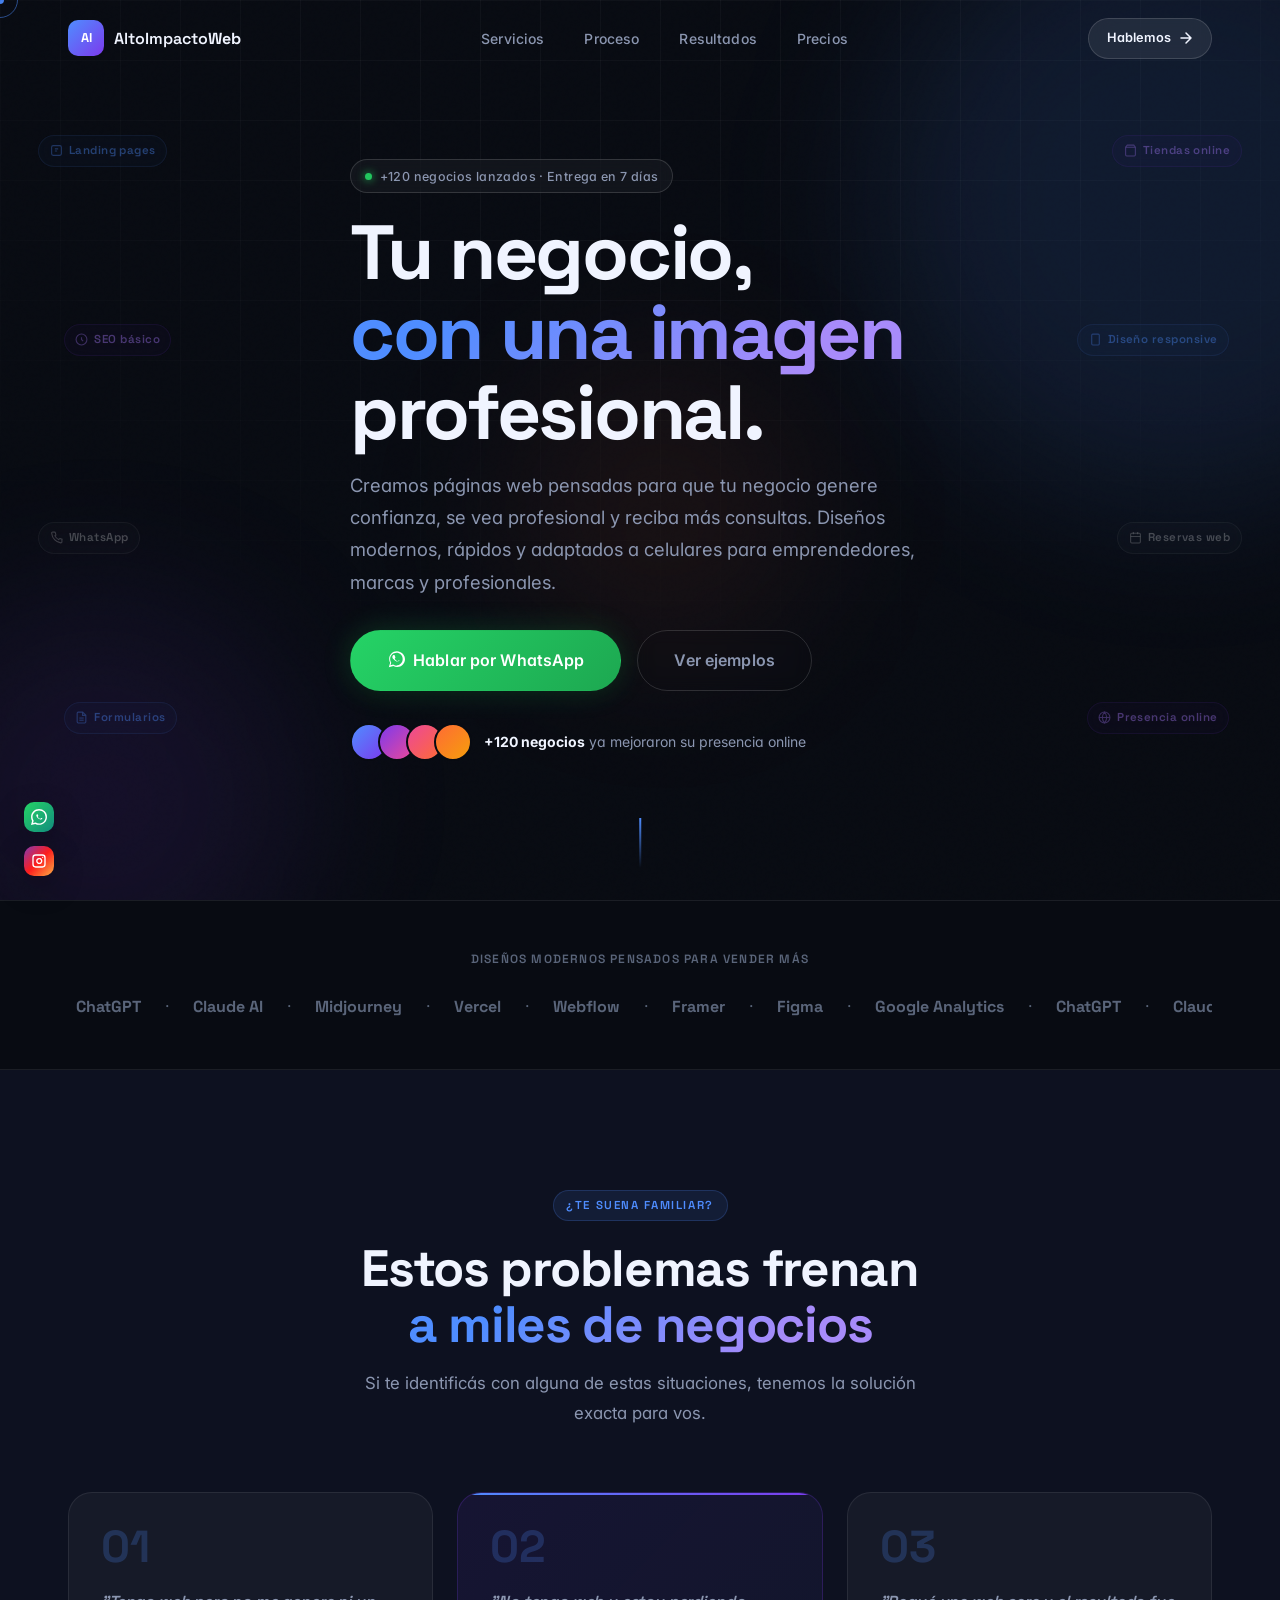
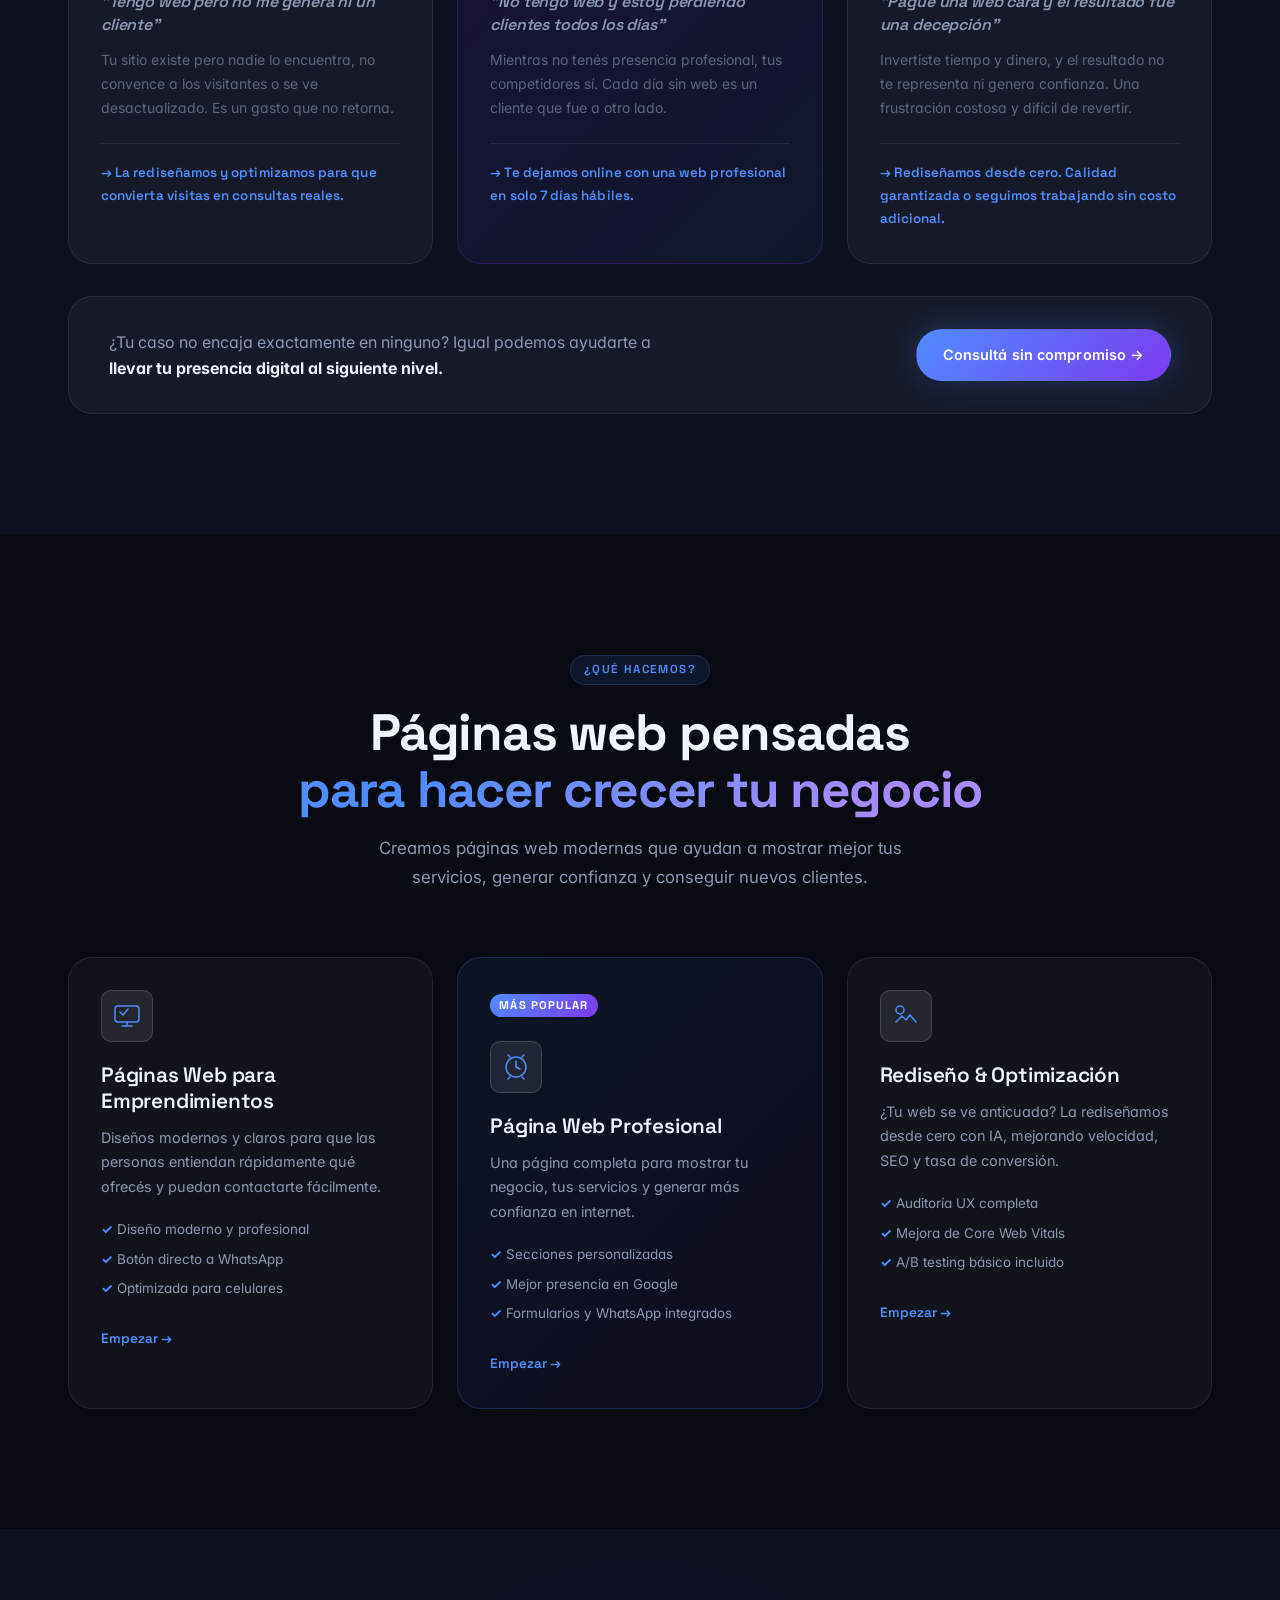
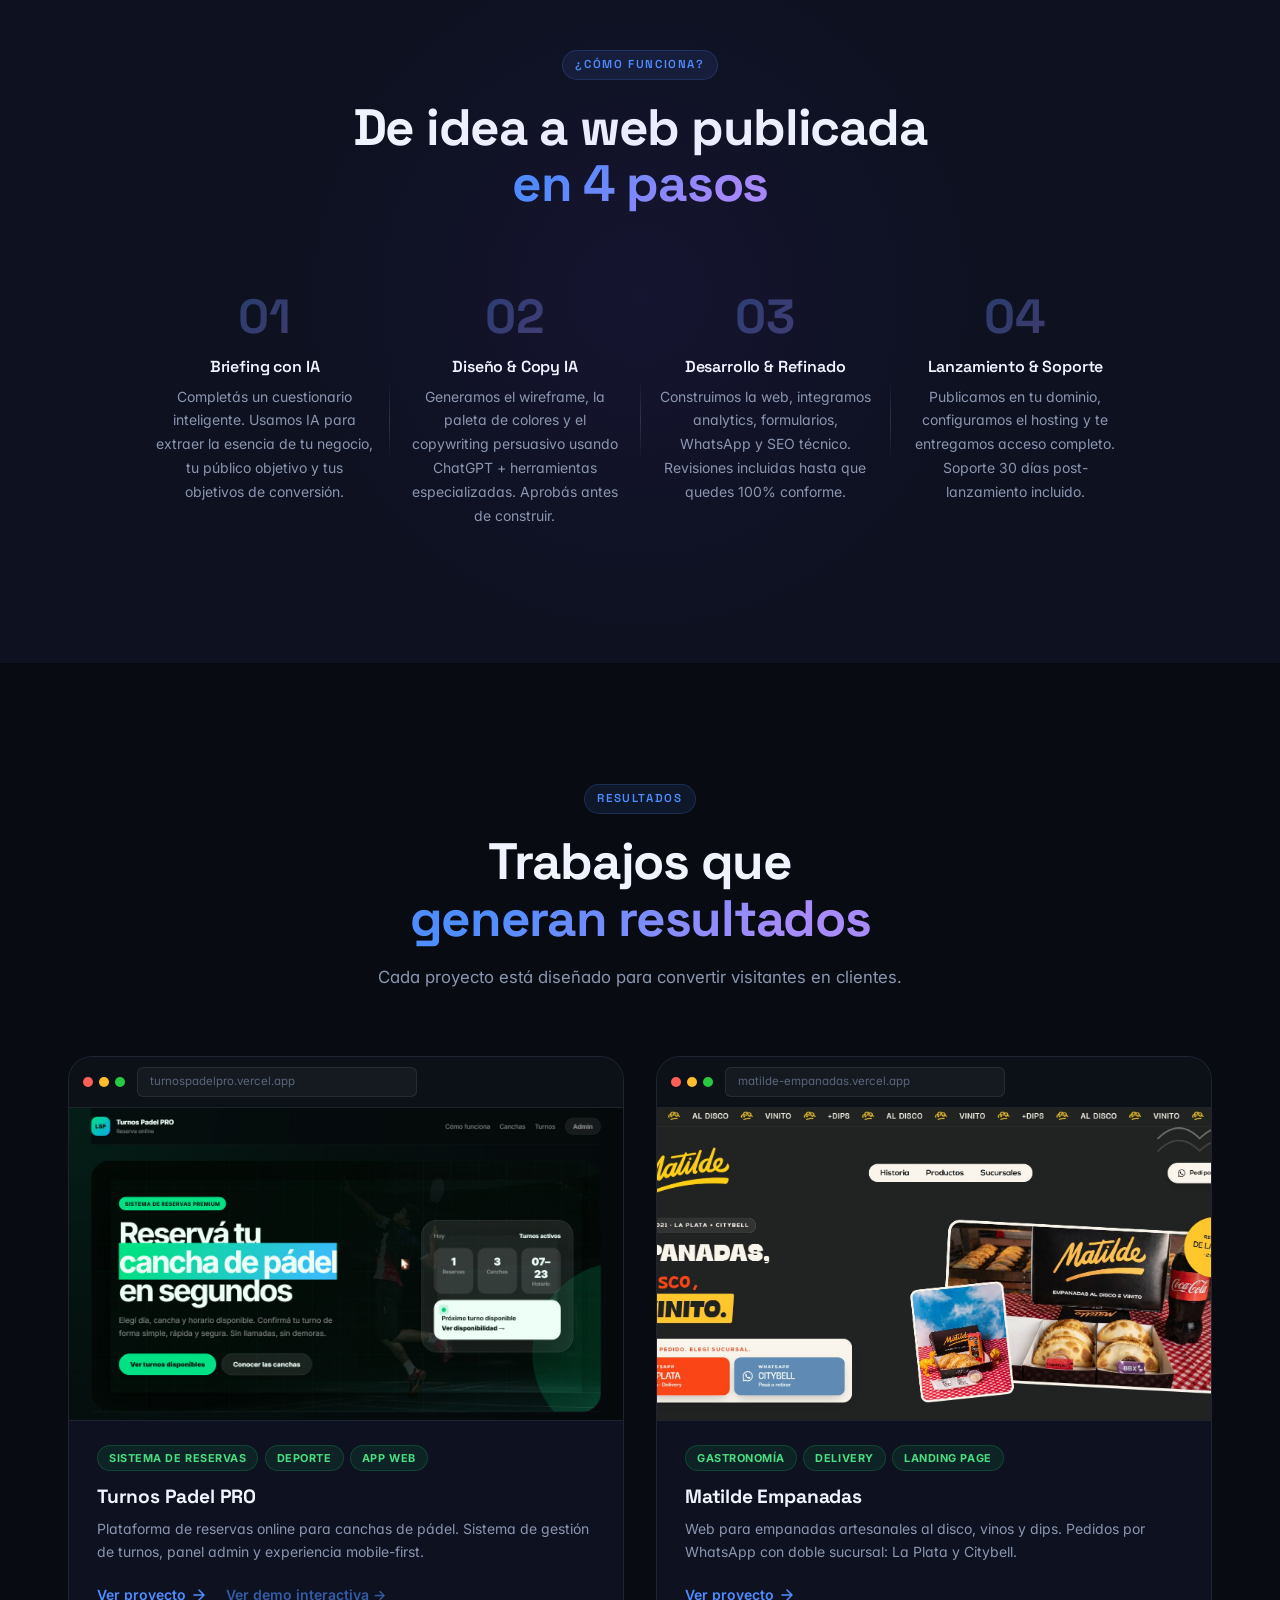
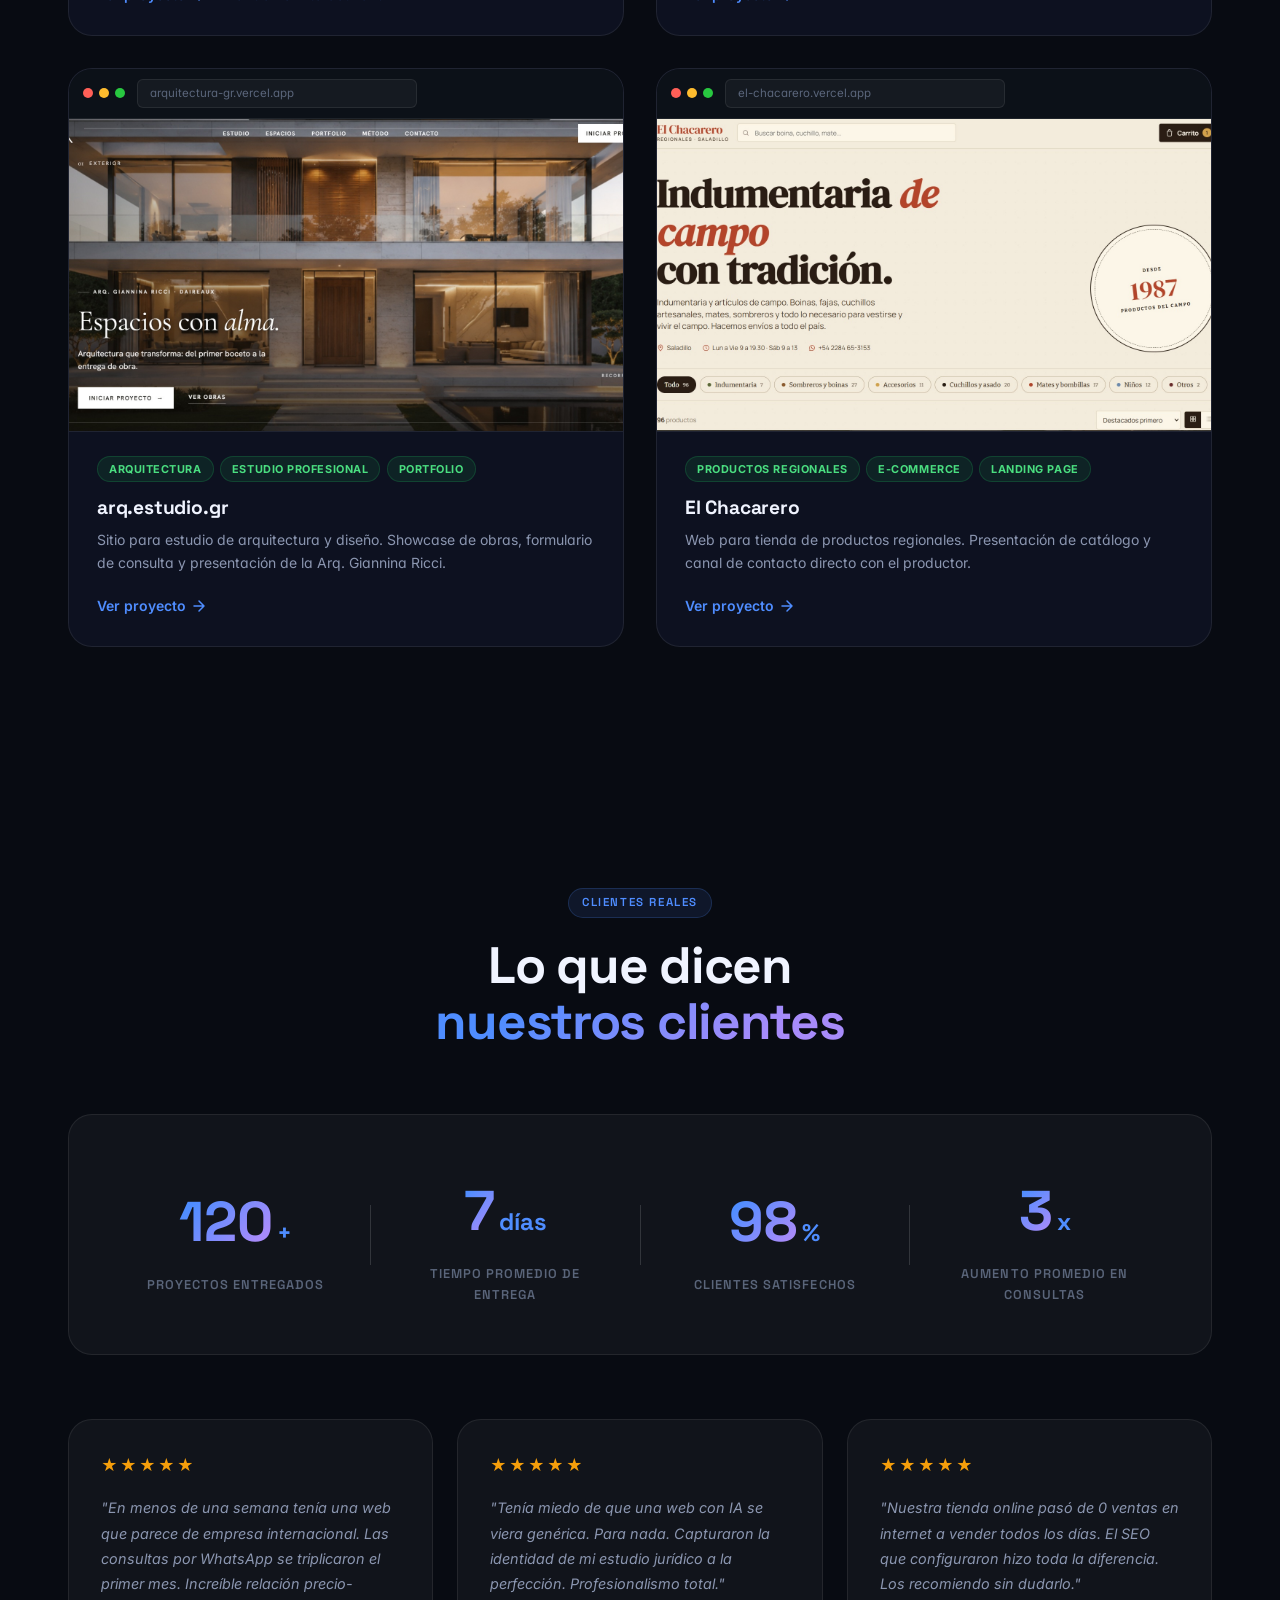
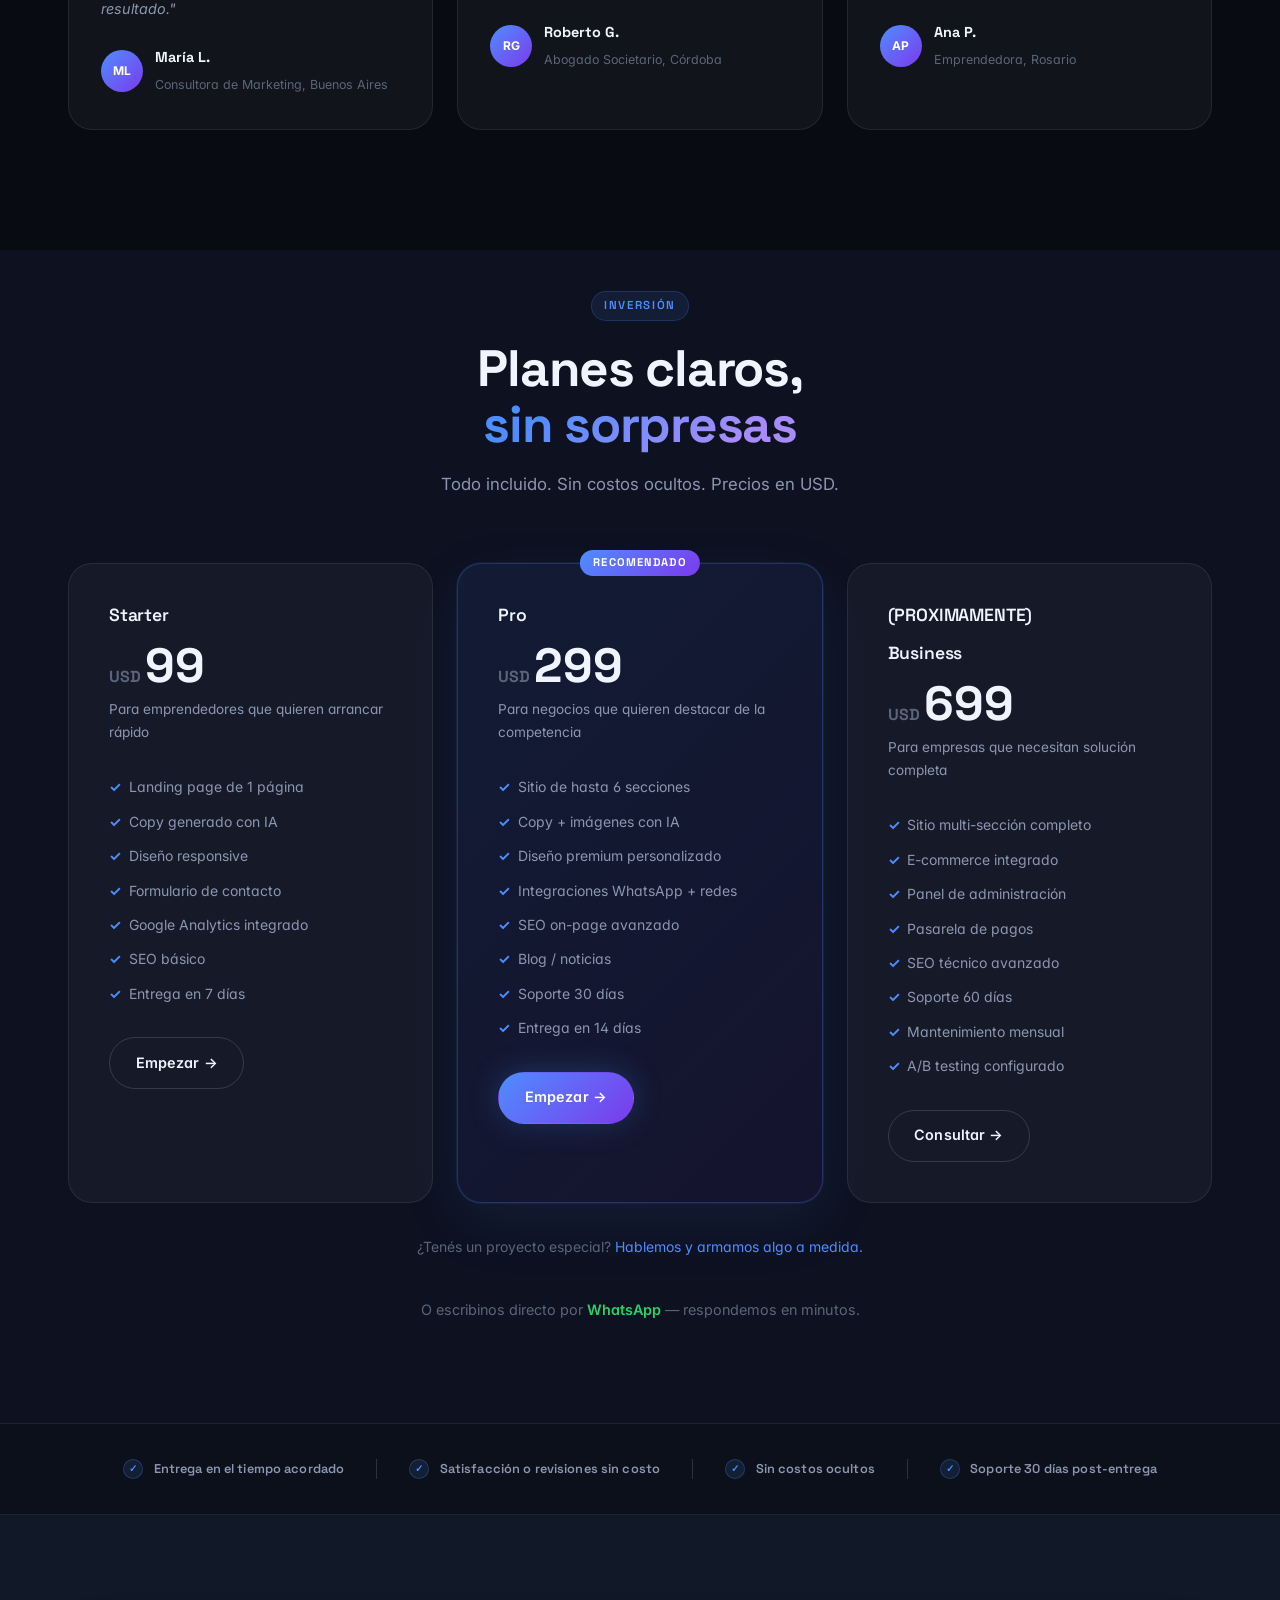
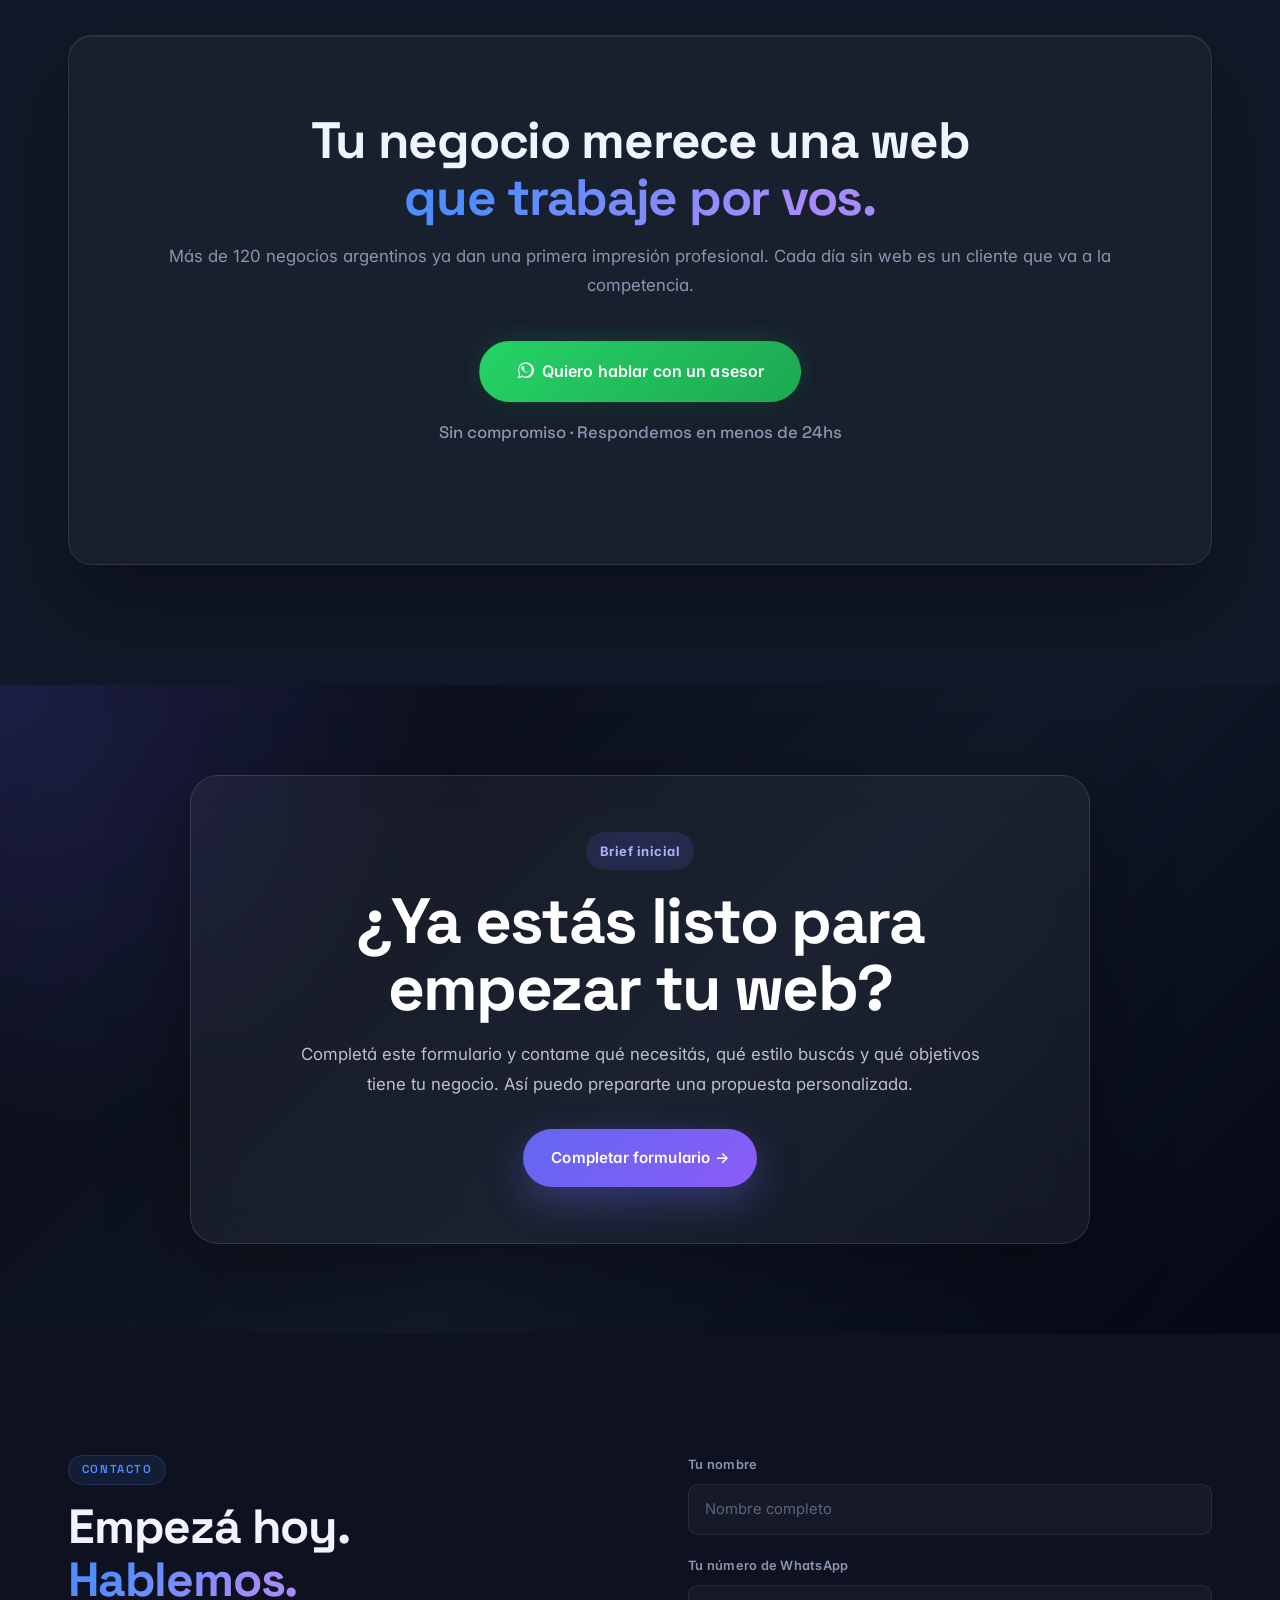
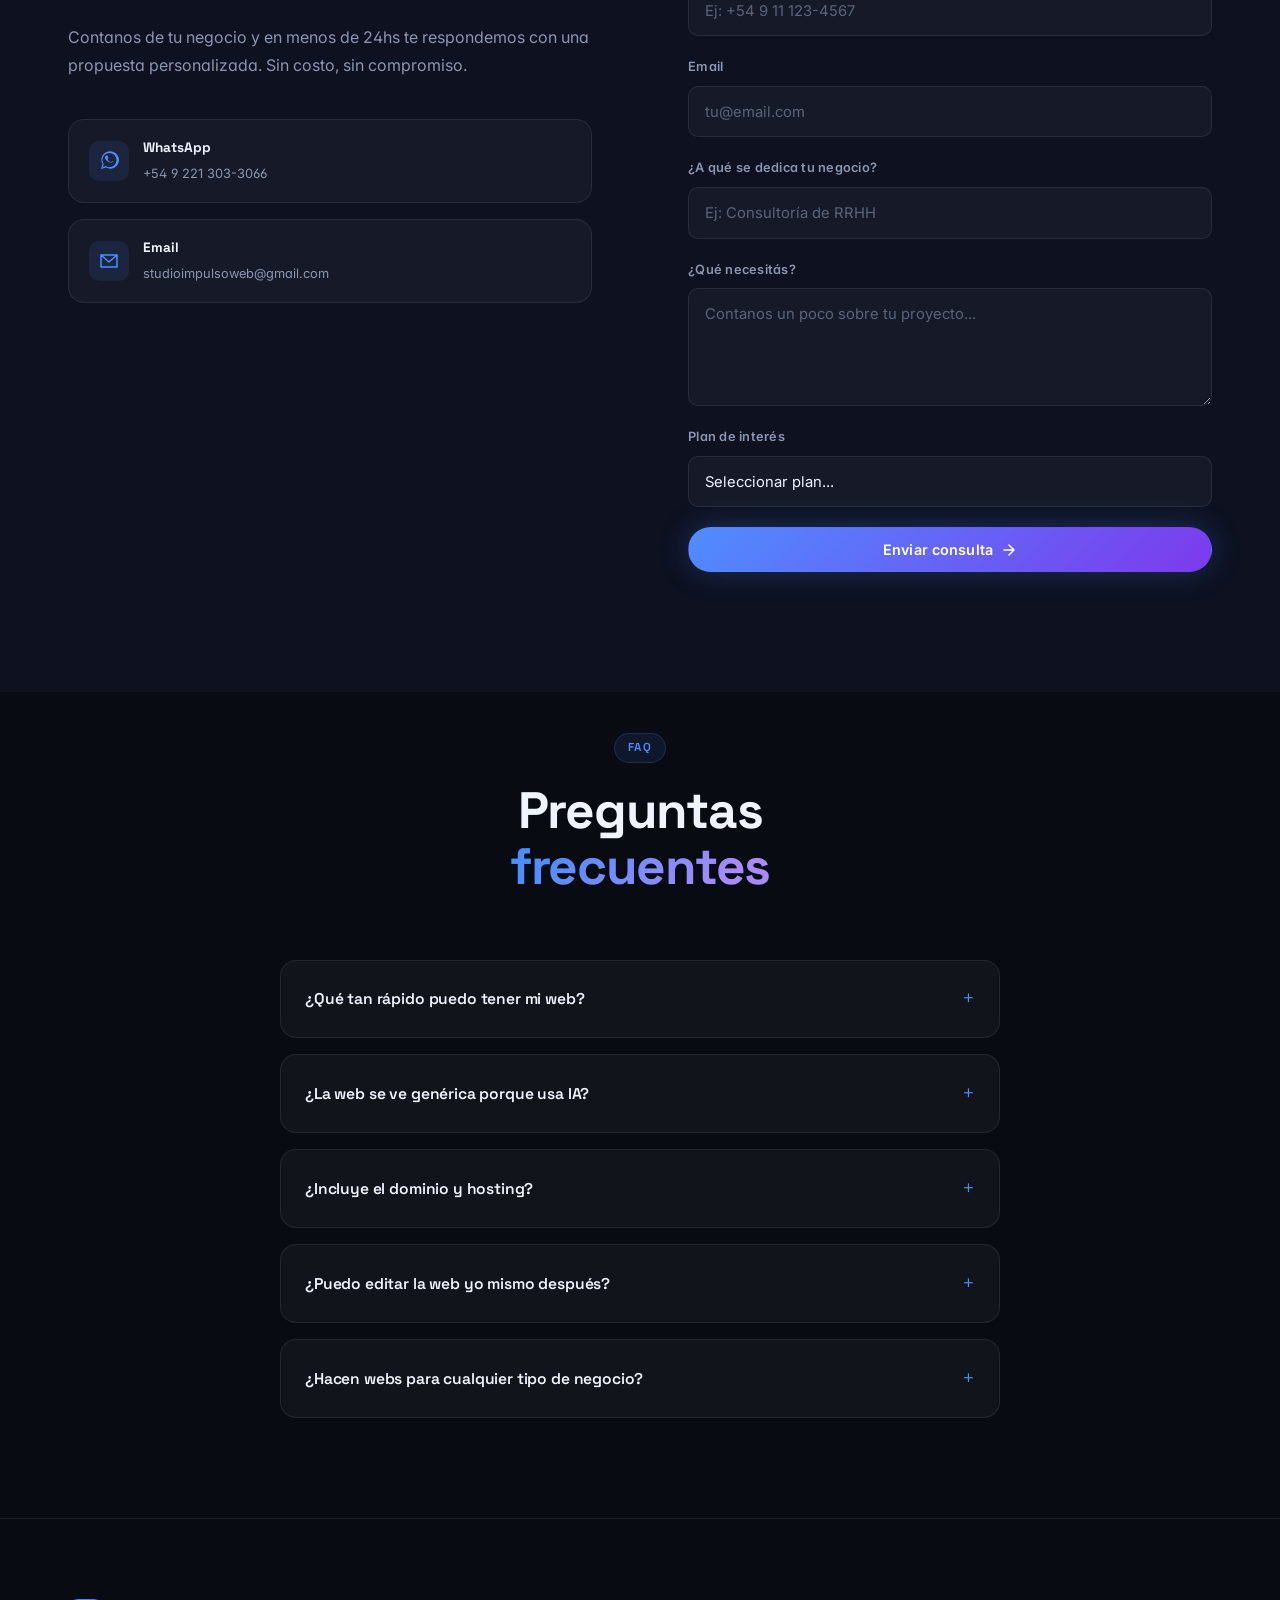
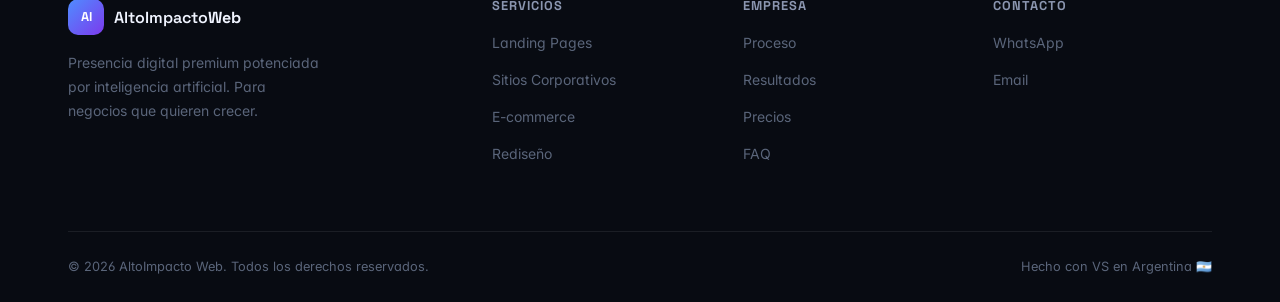
==== commit b0503254: "feat: premium redesign with conversion-focused sections - Upgrade typography to Space Grotesk + Inte" ====
--- a/nueva-web-editada/index.html
+++ b/nueva-web-editada/index.html
@@ -36,7 +36,7 @@
     <link rel="preconnect" href="https://fonts.googleapis.com" />
     <link rel="preconnect" href="https://fonts.gstatic.com" crossorigin />
     <link
-      href="https://fonts.googleapis.com/css2?family=Syne:wght@400;600;700;800&family=DM+Sans:ital,wght@0,300;0,400;0,500;1,300&display=swap"
+      href="https://fonts.googleapis.com/css2?family=Space+Grotesk:wght@400;500;600;700&family=Inter:wght@400;500;600;700&display=swap"
       rel="stylesheet"
     />
 
@@ -261,7 +261,7 @@
       <div class="container hero-content">
         <div class="hero-badge reveal">
           <span class="badge-dot"></span>
-          Diseño moderno · Entrega rápida
+          +120 negocios lanzados · Entrega en 7 días
         </div>
 
         <h1 class="hero-title reveal" id="hero-heading">
@@ -277,25 +277,11 @@
         </p>
 
         <div class="hero-actions reveal">
-          <a href="#contacto" class="btn btn-primary">
-            Quiero mi web ahora
-            <svg
-              width="16"
-              height="16"
-              viewBox="0 0 16 16"
-              fill="none"
-              aria-hidden="true"
-            >
-              <path
-                d="M3 8h10M8 3l5 5-5 5"
-                stroke="currentColor"
-                stroke-width="1.5"
-                stroke-linecap="round"
-                stroke-linejoin="round"
-              />
-            </svg>
+          <a href="https://wa.me/5492213033066?text=Hola%2C%20quiero%20información%20sobre%20diseño%20web" class="btn btn-whatsapp btn-large" target="_blank" rel="noopener">
+            <svg width="18" height="18" viewBox="0 0 20 20" fill="none" aria-hidden="true"><path d="M17.5 3C15.7 1.2 13.4.2 11 .2 6.3.2 2.4 4 2.4 8.8c0 1.5.4 3 1.1 4.3L2 18l5.1-1.4c1.3.7 2.7 1.1 4.2 1.1h.1c4.7 0 8.6-3.9 8.6-8.6 0-2.3-1-4.5-2.5-6.1zM11 16.3c-1.3 0-2.7-.4-3.8-1l-.3-.2-3 .8.8-2.9-.2-.3c-.7-1.1-1-2.4-1-3.7 0-3.9 3.2-7 7-7 1.9 0 3.6.7 4.9 2 1.3 1.3 2 3.1 2 4.9.2 3.9-3 7.1-6.9 7.1zm3.8-5.3c-.2-.1-1.2-.6-1.4-.7-.2-.1-.4-.1-.5.1-.2.2-.6.7-.8.9-.1.2-.3.2-.5.1-.7-.3-1.4-.7-1.9-1.3-.5-.5-.9-1.1-1-1.8 0-.2 0-.4.2-.5l.3-.4c.1-.1.1-.3.2-.4 0-.1 0-.3-.1-.4-.1-.1-.5-1.2-.7-1.7-.2-.4-.4-.4-.6-.4h-.5c-.2 0-.5.1-.7.3-.5.5-.9 1.1-.9 1.9 0 .9.7 1.7 1.2 2.3.8 1 1.8 1.8 3 2.3.4.2.8.3 1.2.4.5.1.9 0 1.3-.2.4-.2.9-.8 1-1.5l.1-.4c-.1-.1-.3-.2-.5-.3z" fill="currentColor"/></svg>
+            Hablar por WhatsApp
           </a>
-          <a href="#resultados" class="btn btn-ghost"> Ver ejemplos </a>
+          <a href="#resultados" class="btn btn-ghost btn-large">Ver ejemplos</a>
         </div>
 
         <div class="hero-social-proof reveal">
@@ -362,6 +348,53 @@
     </section>
 
     <!-- ============================================================
+       PROBLEMAS / PAIN POINTS
+  ============================================================ -->
+    <section class="section problemas" id="problemas" aria-labelledby="problemas-heading">
+      <div class="container">
+        <div class="section-header">
+          <span class="section-label reveal">¿Te suena familiar?</span>
+          <h2 class="section-title reveal" id="problemas-heading">
+            Estos problemas frenan<br /><em>a miles de negocios</em>
+          </h2>
+          <p class="section-desc reveal">
+            Si te identificás con alguna de estas situaciones, tenemos la solución exacta para vos.
+          </p>
+        </div>
+
+        <div class="problems-grid">
+          <div class="problem-card reveal" data-delay="0">
+            <div class="problem-num">01</div>
+            <h3>"Tengo web pero no me genera ni un cliente"</h3>
+            <p>Tu sitio existe pero nadie lo encuentra, no convence a los visitantes o se ve desactualizado. Es un gasto que no retorna.</p>
+            <div class="problem-solution">→ La rediseñamos y optimizamos para que convierta visitas en consultas reales.</div>
+          </div>
+
+          <div class="problem-card problem-card--highlight reveal" data-delay="150">
+            <div class="problem-num">02</div>
+            <h3>"No tengo web y estoy perdiendo clientes todos los días"</h3>
+            <p>Mientras no tenés presencia profesional, tus competidores sí. Cada día sin web es un cliente que fue a otro lado.</p>
+            <div class="problem-solution">→ Te dejamos online con una web profesional en solo 7 días hábiles.</div>
+          </div>
+
+          <div class="problem-card reveal" data-delay="300">
+            <div class="problem-num">03</div>
+            <h3>"Pagué una web cara y el resultado fue una decepción"</h3>
+            <p>Invertiste tiempo y dinero, y el resultado no te representa ni genera confianza. Una frustración costosa y difícil de revertir.</p>
+            <div class="problem-solution">→ Rediseñamos desde cero. Calidad garantizada o seguimos trabajando sin costo adicional.</div>
+          </div>
+        </div>
+
+        <div class="problems-cta reveal">
+          <p>¿Tu caso no encaja exactamente en ninguno? Igual podemos ayudarte a <strong>llevar tu presencia digital al siguiente nivel.</strong></p>
+          <a href="https://wa.me/5492213033066?text=Hola%2C%20quiero%20información%20sobre%20diseño%20web" class="btn btn-primary" target="_blank" rel="noopener">
+            Consultá sin compromiso →
+          </a>
+        </div>
+      </div>
+    </section>
+
+    <!-- ============================================================
        SERVICIOS
   ============================================================ -->
     <section
@@ -828,42 +861,42 @@
     </section>
 
     <!-- ============================================================
-       RESULTADOS / TESTIMONIOS (comentado — reemplazado por portfolio)
-  ============================================================
+       TESTIMONIOS
+  ============================================================ -->
     <section
-      class="section resultados"
-      id="resultados"
-      aria-labelledby="resultados-heading"
+      class="section testimonios"
+      id="testimonios"
+      aria-labelledby="testimonios-heading"
     >
       <div class="container">
         <div class="section-header">
-          <span class="section-label reveal">Resultados reales</span>
-          <h2 class="section-title reveal" id="resultados-heading">
+          <span class="section-label reveal">Clientes reales</span>
+          <h2 class="section-title reveal" id="testimonios-heading">
             Lo que dicen<br /><em>nuestros clientes</em>
           </h2>
         </div>
 
         <div class="stats-row reveal">
           <div class="stat-item">
-            <span class="stat-number" data-target="20">0</span>
+            <span class="stat-number" data-target="120">0</span>
             <span class="stat-suffix">+</span>
             <p>proyectos entregados</p>
           </div>
           <div class="stat-divider" aria-hidden="true"></div>
           <div class="stat-item">
             <span class="stat-number" data-target="7">0</span>
-            <span class="stat-suffix">dias</span>
+            <span class="stat-suffix">días</span>
             <p>tiempo promedio de entrega</p>
           </div>
           <div class="stat-divider" aria-hidden="true"></div>
           <div class="stat-item">
-            <span class="stat-number" data-target="95">0</span>
+            <span class="stat-number" data-target="98">0</span>
             <span class="stat-suffix">%</span>
             <p>clientes satisfechos</p>
           </div>
           <div class="stat-divider" aria-hidden="true"></div>
           <div class="stat-item">
-            <span class="stat-number" data-target="5">0</span>
+            <span class="stat-number" data-target="3">0</span>
             <span class="stat-suffix">x</span>
             <p>aumento promedio en consultas</p>
           </div>
@@ -873,7 +906,7 @@
           <blockquote class="testimonial reveal" data-delay="0">
             <div class="testimonial-stars" aria-label="5 estrellas">★★★★★</div>
             <p>
-              "En 3 días tenía una web que parece de empresa internacional. Las
+              "En menos de una semana tenía una web que parece de empresa internacional. Las
               consultas por WhatsApp se triplicaron el primer mes. Increíble
               relación precio-resultado."
             </p>
@@ -887,7 +920,7 @@
           </blockquote>
 
           <blockquote class="testimonial reveal" data-delay="150">
-            <div class="testimonial-stars" aria-label="5 estrellas">★★★★</div>
+            <div class="testimonial-stars" aria-label="5 estrellas">★★★★★</div>
             <p>
               "Tenía miedo de que una web con IA se viera genérica. Para nada.
               Capturaron la identidad de mi estudio jurídico a la perfección.
@@ -905,7 +938,7 @@
           <blockquote class="testimonial reveal" data-delay="300">
             <div class="testimonial-stars" aria-label="5 estrellas">★★★★★</div>
             <p>
-              "Nuestra tienda online pasó de hacer 0 ventas en internet a vender
+              "Nuestra tienda online pasó de 0 ventas en internet a vender
               todos los días. El SEO que configuraron hizo toda la diferencia.
               Los recomiendo sin dudarlo."
             </p>
@@ -920,7 +953,6 @@
         </div>
       </div>
     </section>
--->
     <!-- ============================================================
        PRECIOS
   ============================================================ -->
@@ -1016,12 +1048,46 @@
           ¿Tenés un proyecto especial?
           <a href="#contacto">Hablemos y armamos algo a medida.</a>
         </p>
+        <p class="pricing-wa-note reveal">
+          O escribinos directo por
+          <a href="https://wa.me/5492213033066?text=Hola%2C%20quiero%20consultar%20sobre%20un%20plan" target="_blank" rel="noopener">WhatsApp</a>
+          — respondemos en minutos.
+        </p>
       </div>
     </section>
+
+    <!-- ============================================================
+       GARANTÍAS
+  ============================================================ -->
+    <div class="guarantee-strip">
+      <div class="container">
+        <div class="guarantee-items">
+          <div class="guarantee-item">
+            <span class="guarantee-icon">✓</span>
+            Entrega en el tiempo acordado
+          </div>
+          <div class="guarantee-divider" aria-hidden="true"></div>
+          <div class="guarantee-item">
+            <span class="guarantee-icon">✓</span>
+            Satisfacción o revisiones sin costo
+          </div>
+          <div class="guarantee-divider" aria-hidden="true"></div>
+          <div class="guarantee-item">
+            <span class="guarantee-icon">✓</span>
+            Sin costos ocultos
+          </div>
+          <div class="guarantee-divider" aria-hidden="true"></div>
+          <div class="guarantee-item">
+            <span class="guarantee-icon">✓</span>
+            Soporte 30 días post-entrega
+          </div>
+        </div>
+      </div>
+    </div>
 
     <!-- ============================================================
        CTA PARALLAX
-  ============================================================ 
+  ============================================================ -->
     <section class="cta-parallax" aria-labelledby="cta-heading">
       <div class="cta-parallax-bg" data-parallax="0.4" aria-hidden="true">
         <div class="cta-orb cta-orb-1"></div>
@@ -1030,37 +1096,20 @@
       <div class="container">
         <div class="cta-glass reveal">
           <h2 id="cta-heading">
-            Tu negocio merece una web<br /><span class="text-gradient"
-              >que trabaje por vos.</span
-            >
+            Tu negocio merece una web<br /><span class="text-gradient">que trabaje por vos.</span>
           </h2>
           <p>
             Más de 120 negocios argentinos ya dan una primera impresión
-            profesional. Sumate hoy.
+            profesional. Cada día sin web es un cliente que va a la competencia.
           </p>
-          <a href="#contacto" class="btn btn-primary btn-large">
-            Quiero mi web gratis de consulta
-            <svg
-              width="18"
-              height="18"
-              viewBox="0 0 18 18"
-              fill="none"
-              aria-hidden="true"
-            >
-              <path
-                d="M3 9h12M9 3l6 6-6 6"
-                stroke="currentColor"
-                stroke-width="1.5"
-                stroke-linecap="round"
-                stroke-linejoin="round"
-              />
-            </svg>
+          <a href="https://wa.me/5492213033066?text=Hola%2C%20quiero%20información%20sobre%20diseño%20web" class="btn btn-whatsapp btn-large" target="_blank" rel="noopener">
+            <svg width="18" height="18" viewBox="0 0 20 20" fill="none" aria-hidden="true"><path d="M17.5 3C15.7 1.2 13.4.2 11 .2 6.3.2 2.4 4 2.4 8.8c0 1.5.4 3 1.1 4.3L2 18l5.1-1.4c1.3.7 2.7 1.1 4.2 1.1h.1c4.7 0 8.6-3.9 8.6-8.6 0-2.3-1-4.5-2.5-6.1zM11 16.3c-1.3 0-2.7-.4-3.8-1l-.3-.2-3 .8.8-2.9-.2-.3c-.7-1.1-1-2.4-1-3.7 0-3.9 3.2-7 7-7 1.9 0 3.6.7 4.9 2 1.3 1.3 2 3.1 2 4.9.2 3.9-3 7.1-6.9 7.1zm3.8-5.3c-.2-.1-1.2-.6-1.4-.7-.2-.1-.4-.1-.5.1-.2.2-.6.7-.8.9-.1.2-.3.2-.5.1-.7-.3-1.4-.7-1.9-1.3-.5-.5-.9-1.1-1-1.8 0-.2 0-.4.2-.5l.3-.4c.1-.1.1-.3.2-.4 0-.1 0-.3-.1-.4-.1-.1-.5-1.2-.7-1.7-.2-.4-.4-.4-.6-.4h-.5c-.2 0-.5.1-.7.3-.5.5-.9 1.1-.9 1.9 0 .9.7 1.7 1.2 2.3.8 1 1.8 1.8 3 2.3.4.2.8.3 1.2.4.5.1.9 0 1.3-.2.4-.2.9-.8 1-1.5l.1-.4c-.1-.1-.3-.2-.5-.3z" fill="currentColor"/></svg>
+            Quiero hablar con un asesor
           </a>
-          <p class="cta-note">Sin compromiso · Respuesta en menos de 24hs</p>
+          <p class="cta-note">Sin compromiso · Respondemos en menos de 24hs</p>
         </div>
       </div>
     </section>
--->
   
 <section class="brief-cta" id="brief">
   <div class="brief-cta__content">
--- a/nueva-web-editada/css/main.css
+++ b/nueva-web-editada/css/main.css
@@ -1,7 +1,7 @@
 /* ============================================================
-   IMPULSO WEB — main.css
+   ALTO IMPACTO WEB — main.css
    Dark SaaS / AI-Tech Premium Aesthetic
-   Fuente: Syne (display) + DM Sans (body)
+   Fuente: Space Grotesk (display) + Inter (body)
 ============================================================ */
 
 /* ── RESET & BASE ────────────────────────────────────────── */
@@ -32,8 +32,8 @@
   --grad-text:   linear-gradient(135deg, #4f8dff 20%, #a78bfa 80%);
 
   /* Typography */
-  --font-display: 'Syne', sans-serif;
-  --font-body:    'DM Sans', sans-serif;
+  --font-display: 'Space Grotesk', sans-serif;
+  --font-body:    'Inter', sans-serif;
 
   /* Spacing */
   --section-gap: 120px;
@@ -54,9 +54,11 @@
   color: var(--text-1);
   font-family: var(--font-body);
   font-size: 1rem;
-  line-height: 1.65;
+  line-height: 1.7;
   overflow-x: hidden;
   -webkit-font-smoothing: antialiased;
+  -moz-osx-font-smoothing: grayscale;
+  font-feature-settings: 'cv02', 'cv03', 'cv04', 'cv11';
 }
 
 img { max-width: 100%; display: block; }
@@ -154,11 +156,30 @@
 .container { max-width: var(--container); margin-inline: auto; padding-inline: clamp(1.5rem, 5vw, 3rem); }
 
 /* ── TYPOGRAPHY ──────────────────────────────────────────── */
-h1,h2,h3,h4 { font-family: var(--font-display); line-height: 1.1; letter-spacing: -0.02em; }
-
-h1 { font-size: clamp(2.2rem, 5vw, 4rem); font-weight: 800; }
-h2 { font-size: clamp(2rem, 4.5vw, 3.5rem); font-weight: 700; }
-h3 { font-size: clamp(1.1rem, 2.5vw, 1.4rem); font-weight: 700; }
+h1,h2,h3,h4 {
+  font-family: var(--font-display);
+  line-height: 1.1;
+  letter-spacing: -0.025em;
+}
+
+h1 {
+  font-size: clamp(2.8rem, 6vw, 5rem);
+  font-weight: 700;
+  line-height: 1.04;
+  letter-spacing: -0.03em;
+}
+h2 {
+  font-size: clamp(2rem, 4vw, 3.5rem);
+  font-weight: 700;
+  line-height: 1.1;
+  letter-spacing: -0.025em;
+}
+h3 {
+  font-size: clamp(1.05rem, 2vw, 1.3rem);
+  font-weight: 600;
+  line-height: 1.25;
+  letter-spacing: -0.01em;
+}
 
 em { font-style: normal; background: var(--grad-text); -webkit-background-clip: text; -webkit-text-fill-color: transparent; background-clip: text; }
 
@@ -167,8 +188,8 @@
 /* ── BUTTONS ─────────────────────────────────────────────── */
 .btn {
   display: inline-flex; align-items: center; gap: 8px;
-  font-family: var(--font-display); font-size: 0.875rem; font-weight: 600; letter-spacing: 0.01em;
-  padding: 0.75rem 1.5rem; border-radius: 99px; border: 1.5px solid transparent;
+  font-family: var(--font-body); font-size: 0.9rem; font-weight: 600; letter-spacing: 0.008em;
+  padding: 0.8rem 1.6rem; border-radius: 99px; border: 1.5px solid transparent;
   cursor: pointer; text-decoration: none; transition: all 0.25s var(--ease-out);
   position: relative; overflow: hidden; white-space: nowrap;
 }
@@ -202,7 +223,7 @@
 }
 .btn-nav:hover { background: var(--grad-main); border-color: transparent; box-shadow: 0 0 20px var(--accent-glow); }
 
-.btn-large { padding: 1rem 2rem; font-size: 1rem; }
+.btn-large { padding: 1rem 2.25rem; font-size: 1rem; }
 
 .btn-full { width: 100%; justify-content: center; }
 .btn-loading { display: none; }
@@ -222,14 +243,17 @@
 
 .section-header { text-align: center; margin-bottom: 64px; }
 .section-label {
-  display: inline-block; font-size: 0.75rem; font-family: var(--font-display);
-  font-weight: 600; letter-spacing: 0.12em; text-transform: uppercase;
+  display: inline-block; font-size: 0.72rem; font-family: var(--font-display);
+  font-weight: 600; letter-spacing: 0.14em; text-transform: uppercase;
   color: var(--accent); background: rgba(79,141,255,0.1);
-  border: 1px solid rgba(79,141,255,0.2); padding: 0.35em 1em; border-radius: 99px;
-  margin-bottom: 1.2rem;
+  border: 1px solid rgba(79,141,255,0.2); padding: 0.38em 1.1em; border-radius: 99px;
+  margin-bottom: 1.25rem;
 }
 .section-title { margin-bottom: 1rem; }
-.section-desc { color: var(--text-2); font-size: 1.1rem; max-width: 560px; margin-inline: auto; }
+.section-desc {
+  color: var(--text-2); font-size: 1.05rem; max-width: 580px;
+  margin-inline: auto; line-height: 1.75;
+}
 
 /* ── NAVBAR ──────────────────────────────────────────────── */
 .navbar {
@@ -255,7 +279,7 @@
 .logo-text strong { font-weight: 800; }
 
 .nav-links { display: flex; gap: 2.5rem; }
-.nav-links a { font-size: 0.875rem; color: var(--text-2); transition: color 0.2s; font-weight: 500; }
+.nav-links a { font-size: 0.875rem; color: var(--text-2); transition: color 0.2s; font-weight: 500; letter-spacing: 0.01em; }
 .nav-links a:hover { color: var(--text-1); }
 
 .nav-toggle { display: none; flex-direction: column; gap: 5px; background: none; border: none; cursor: pointer; padding: 4px; }
@@ -272,7 +296,7 @@
 }
 .mobile-menu.open { opacity: 1; pointer-events: all; }
 .mobile-menu ul { display: flex; flex-direction: column; align-items: center; gap: 2rem; }
-.mobile-link { font-family: var(--font-display); font-size: 1.8rem; font-weight: 700; color: var(--text-2); transition: color 0.2s; }
+.mobile-link { font-family: var(--font-display); font-size: 2rem; font-weight: 700; letter-spacing: -0.02em; color: var(--text-2); transition: color 0.2s; }
 .mobile-link:hover { color: var(--text-1); }
 .mobile-cta { color: var(--accent) !important; }
 
@@ -309,10 +333,10 @@
 
 .hero-badge {
   display: inline-flex; align-items: center; gap: 8px;
-  font-size: 0.78rem; font-family: var(--font-display); font-weight: 600;
-  letter-spacing: 0.05em; color: var(--text-2);
+  font-size: 0.78rem; font-family: var(--font-body); font-weight: 500;
+  letter-spacing: 0.03em; color: var(--text-2);
   border: 1px solid var(--border-2); background: var(--surface);
-  padding: 0.4em 1em; border-radius: 99px; margin-bottom: 1rem;
+  padding: 0.45em 1.1em; border-radius: 99px; margin-bottom: 1.25rem;
   backdrop-filter: blur(12px);
 }
 .badge-dot {
@@ -323,7 +347,7 @@
 @keyframes pulse-dot { 0%,100% { opacity: 1; } 50% { opacity: 0.4; } }
 
 .hero-title { margin-bottom: 1rem; }
-.hero-subtitle { font-size: clamp(0.95rem, 1.8vw, 1.1rem); color: var(--text-2); margin-bottom: 1.75rem; max-width: 560px; line-height: 1.65; }
+.hero-subtitle { font-size: clamp(1rem, 1.8vw, 1.15rem); color: var(--text-2); margin-bottom: 2rem; max-width: 580px; line-height: 1.75; font-weight: 400; }
 .hero-actions { display: flex; gap: 1rem; flex-wrap: wrap; margin-bottom: 2rem; }
 
 .hero-social-proof { display: flex; align-items: center; gap: 12px; }
@@ -462,10 +486,10 @@
 .service-card:hover .card-icon { background: rgba(79,141,255,0.15); }
 
 .service-card h3 { margin-bottom: 0.75rem; }
-.service-card p { color: var(--text-2); font-size: 0.9rem; margin-bottom: 1.25rem; line-height: 1.6; }
+.service-card p { color: var(--text-2); font-size: 0.9rem; margin-bottom: 1.25rem; line-height: 1.7; }
 .card-features { display: flex; flex-direction: column; gap: 0.5rem; margin-bottom: 1.5rem; }
 .card-features li {
-  font-size: 0.82rem; color: var(--text-2); padding-left: 1.2em; position: relative;
+  font-size: 0.84rem; color: var(--text-2); padding-left: 1.2em; position: relative; line-height: 1.6;
 }
 .card-features li::before { content: '✓'; position: absolute; left: 0; color: var(--accent); font-weight: 700; }
 .card-link { font-size: 0.85rem; color: var(--accent); font-weight: 600; font-family: var(--font-display); transition: gap 0.2s; display: inline-flex; align-items: center; gap: 4px; }
@@ -487,8 +511,8 @@
   background: var(--grad-text); -webkit-background-clip: text; -webkit-text-fill-color: transparent; background-clip: text;
   opacity: 0.35; line-height: 1; margin-bottom: 1rem;
 }
-.step h3 { margin-bottom: 0.5rem; font-size: 1rem; }
-.step p { font-size: 0.85rem; color: var(--text-2); line-height: 1.6; }
+.step h3 { margin-bottom: 0.5rem; font-size: 1rem; font-weight: 600; }
+.step p { font-size: 0.875rem; color: var(--text-2); line-height: 1.7; }
 .step-connector {
   width: 1px; height: 80px; background: linear-gradient(to bottom, transparent, var(--border-2), transparent);
   align-self: center; margin-top: 20px;
@@ -515,7 +539,7 @@
 }
 .testimonial:hover { transform: translateY(-4px); border-color: var(--border-2); }
 .testimonial-stars { color: #f59e0b; font-size: 1rem; margin-bottom: 1rem; letter-spacing: 2px; }
-.testimonial p { font-size: 0.9rem; color: var(--text-2); line-height: 1.7; margin-bottom: 1.5rem; font-style: italic; }
+.testimonial p { font-size: 0.9rem; color: var(--text-2); line-height: 1.75; margin-bottom: 1.5rem; font-style: italic; }
 .testimonial footer { display: flex; align-items: center; gap: 12px; }
 .testimonial-avatar {
   width: 42px; height: 42px; border-radius: 50%; background: var(--grad-main);
@@ -554,7 +578,7 @@
 .price-amount { font-family: var(--font-display); font-size: 3rem; font-weight: 800; color: var(--text-1); line-height: 1; }
 .pricing-header p { font-size: 0.85rem; color: var(--text-2); }
 .pricing-features { display: flex; flex-direction: column; gap: 0.75rem; margin-bottom: 2rem; }
-.pricing-features li { font-size: 0.875rem; color: var(--text-2); padding-left: 1.4em; position: relative; }
+.pricing-features li { font-size: 0.875rem; color: var(--text-2); padding-left: 1.4em; position: relative; line-height: 1.6; }
 .pricing-features li::before { content: '✓'; position: absolute; left: 0; color: var(--accent); font-weight: 700; }
 .pricing-note { text-align: center; font-size: 0.875rem; color: var(--text-3); }
 .pricing-note a { color: var(--accent); transition: opacity 0.2s; }
@@ -577,7 +601,7 @@
   box-shadow: 0 40px 80px rgba(0,0,0,0.3), inset 0 1px 0 rgba(255,255,255,0.08);
 }
 .cta-glass h2 { margin-bottom: 1rem; }
-.cta-glass p { color: var(--text-2); font-size: 1.1rem; margin-bottom: 2.5rem; }
+.cta-glass p { color: var(--text-2); font-size: 1.05rem; margin-bottom: 2.5rem; line-height: 1.75; }
 .cta-note { font-size: 0.8rem; color: var(--text-3); margin-top: 1rem; font-family: var(--font-display); font-weight: 500; }
 
 /* ── FAQ ─────────────────────────────────────────────────── */
@@ -592,9 +616,9 @@
 }
 .faq-item[open] { border-color: rgba(79,141,255,0.25); }
 .faq-item summary {
-  padding: 1.25rem 1.5rem; cursor: pointer; font-family: var(--font-display); font-weight: 600;
-  font-size: 0.95rem; list-style: none; display: flex; justify-content: space-between; align-items: center;
-  transition: color 0.2s;
+  padding: 1.3rem 1.5rem; cursor: pointer; font-family: var(--font-display); font-weight: 600;
+  font-size: 0.975rem; list-style: none; display: flex; justify-content: space-between; align-items: center;
+  transition: color 0.2s; letter-spacing: -0.01em;
 }
 .faq-item summary::-webkit-details-marker { display: none; }
 .faq-item summary::after {
@@ -603,14 +627,14 @@
 }
 .faq-item[open] summary::after { transform: rotate(45deg); }
 .faq-item[open] summary { color: var(--accent); }
-.faq-item p { padding: 0 1.5rem 1.5rem; font-size: 0.9rem; color: var(--text-2); line-height: 1.7; }
+.faq-item p { padding: 0 1.5rem 1.5rem; font-size: 0.9rem; color: var(--text-2); line-height: 1.75; }
 
 /* ── CONTACTO ────────────────────────────────────────────── */
 .contacto { background: var(--bg-2); }
 .contacto-inner { display: grid; grid-template-columns: 1fr 1fr; gap: 6rem; align-items: start; }
 .contacto-info .section-label { margin-bottom: 1rem; }
 .contacto-info h2 { font-size: clamp(2rem, 4vw, 3rem); margin-bottom: 1rem; }
-.contacto-info p { color: var(--text-2); margin-bottom: 2.5rem; line-height: 1.7; }
+.contacto-info p { color: var(--text-2); margin-bottom: 2.5rem; line-height: 1.75; }
 
 .contact-items { display: flex; flex-direction: column; gap: 1rem; }
 .contact-item {
@@ -626,15 +650,15 @@
 /* FORM */
 .contact-form { display: flex; flex-direction: column; gap: 1.25rem; }
 .form-group { display: flex; flex-direction: column; gap: 0.5rem; }
-.form-group label { font-size: 0.8rem; font-family: var(--font-display); font-weight: 600; color: var(--text-2); letter-spacing: 0.03em; }
+.form-group label { font-size: 0.8rem; font-family: var(--font-body); font-weight: 600; color: var(--text-2); letter-spacing: 0.02em; }
 .form-group input,
 .form-group textarea,
 .form-group select {
   background: var(--surface); border: 1px solid var(--border);
-  border-radius: var(--radius-sm); padding: 0.8rem 1rem;
-  color: var(--text-1); font-family: var(--font-body); font-size: 0.9rem;
+  border-radius: var(--radius-sm); padding: 0.85rem 1rem;
+  color: var(--text-1); font-family: var(--font-body); font-size: 0.925rem;
   transition: border-color 0.2s, box-shadow 0.2s; outline: none;
-  -webkit-appearance: none;
+  -webkit-appearance: none; line-height: 1.5;
 }
 .form-group input:focus,
 .form-group textarea:focus,
@@ -657,7 +681,7 @@
 /* ── FOOTER ──────────────────────────────────────────────── */
 .footer { background: var(--bg); border-top: 1px solid var(--border); padding-top: 5rem; }
 .footer-top { display: grid; grid-template-columns: 1fr 2fr; gap: 4rem; margin-bottom: 4rem; }
-.footer-brand p { font-size: 0.875rem; color: var(--text-3); margin-top: 1rem; max-width: 260px; line-height: 1.6; }
+.footer-brand p { font-size: 0.875rem; color: var(--text-3); margin-top: 1rem; max-width: 260px; line-height: 1.7; }
 .footer-nav { display: grid; grid-template-columns: repeat(3, 1fr); gap: 2rem; }
 .footer-col h4 { font-size: 0.8rem; font-weight: 700; letter-spacing: 0.08em; text-transform: uppercase; color: var(--text-2); margin-bottom: 1rem; font-family: var(--font-display); }
 .footer-col ul { display: flex; flex-direction: column; gap: 0.6rem; }
@@ -713,11 +737,129 @@
 }
 
 @media (max-width: 480px) {
-  h1 { font-size: 2.2rem; }
-  h2 { font-size: 1.8rem; }
+  h1 { font-size: 2.4rem; letter-spacing: -0.025em; }
+  h2 { font-size: 1.9rem; }
   .stat-item { min-width: 100%; }
   .footer-nav { grid-template-columns: 1fr; }
 }
+
+/* ── WHATSAPP BUTTON ─────────────────────────────────────── */
+.btn-whatsapp {
+  background: linear-gradient(135deg, #25d366 0%, #1da851 100%);
+  color: #fff;
+  box-shadow: 0 0 28px rgba(37,211,102,0.22), 0 4px 16px rgba(0,0,0,0.3);
+}
+.btn-whatsapp:hover {
+  box-shadow: 0 0 50px rgba(37,211,102,0.38), 0 8px 24px rgba(0,0,0,0.4);
+  transform: translateY(-2px);
+}
+
+/* ── PROBLEMAS / PAIN POINTS ─────────────────────────────── */
+.problemas { background: var(--bg-2); }
+
+.problems-grid {
+  display: grid;
+  grid-template-columns: repeat(auto-fill, minmax(280px, 1fr));
+  gap: 1.5rem;
+  margin-bottom: 2rem;
+}
+
+.problem-card {
+  background: var(--surface); border: 1px solid var(--border);
+  border-radius: var(--radius-lg); padding: 2rem;
+  position: relative; overflow: hidden;
+  transition: transform 0.3s var(--ease-out), border-color 0.3s, box-shadow 0.3s;
+}
+.problem-card::after {
+  content: ''; position: absolute; top: 0; left: 0; right: 0; height: 2px;
+  background: linear-gradient(90deg, transparent, rgba(124,58,237,0.6), transparent);
+  opacity: 0; transition: opacity 0.3s;
+}
+.problem-card:hover { transform: translateY(-5px); border-color: var(--border-2); box-shadow: 0 20px 40px rgba(0,0,0,0.25); }
+.problem-card:hover::after { opacity: 1; }
+
+.problem-card--highlight {
+  background: linear-gradient(135deg, rgba(124,58,237,0.09) 0%, rgba(79,141,255,0.05) 100%);
+  border-color: rgba(124,58,237,0.22);
+}
+.problem-card--highlight::after { background: var(--grad-main); opacity: 1; }
+
+.problem-num {
+  font-family: var(--font-display); font-size: 2.8rem; font-weight: 700;
+  background: var(--grad-text); -webkit-background-clip: text; -webkit-text-fill-color: transparent; background-clip: text;
+  opacity: 0.22; line-height: 1; margin-bottom: 1.25rem;
+}
+
+.problem-card h3 {
+  font-size: 1rem; font-weight: 600; color: var(--text-2); font-style: italic;
+  margin-bottom: 0.75rem; line-height: 1.45; letter-spacing: -0.01em;
+}
+
+.problem-card > p {
+  font-size: 0.875rem; color: var(--text-3); line-height: 1.7; margin-bottom: 1.5rem;
+}
+
+.problem-solution {
+  font-size: 0.84rem; font-weight: 600; color: var(--accent);
+  font-family: var(--font-display); padding-top: 1.1rem;
+  border-top: 1px solid var(--border); letter-spacing: 0.005em;
+}
+
+.problems-cta {
+  display: flex; align-items: center; justify-content: space-between;
+  gap: 2rem; flex-wrap: wrap;
+  background: var(--surface); border: 1px solid var(--border);
+  border-radius: var(--radius-lg); padding: 2rem 2.5rem;
+}
+.problems-cta p { font-size: 1rem; color: var(--text-2); line-height: 1.65; max-width: 560px; }
+.problems-cta p strong { color: var(--text-1); }
+
+@media (max-width: 768px) {
+  .problems-grid { grid-template-columns: 1fr; }
+  .problems-cta { flex-direction: column; text-align: center; padding: 1.75rem; }
+}
+
+/* ── TESTIMONIOS ─────────────────────────────────────────── */
+.testimonios { background: var(--bg); }
+
+/* ── GUARANTEE STRIP ─────────────────────────────────────── */
+.guarantee-strip {
+  background: rgba(79,141,255,0.035);
+  border-block: 1px solid var(--border);
+  padding: 1.75rem 0;
+}
+.guarantee-items {
+  display: flex; justify-content: center; align-items: center;
+  gap: 0; flex-wrap: wrap;
+}
+.guarantee-item {
+  display: flex; align-items: center; gap: 0.65rem;
+  font-family: var(--font-display); font-size: 0.8rem; font-weight: 600;
+  color: var(--text-2); padding: 0.4rem 2rem; letter-spacing: 0.01em;
+}
+.guarantee-icon {
+  width: 20px; height: 20px; border-radius: 50%;
+  background: rgba(79,141,255,0.12); border: 1px solid rgba(79,141,255,0.25);
+  color: var(--accent); display: grid; place-items: center; font-size: 0.6rem;
+  flex-shrink: 0;
+}
+.guarantee-divider { width: 1px; height: 20px; background: var(--border-2); flex-shrink: 0; }
+
+@media (max-width: 768px) {
+  .guarantee-divider { display: none; }
+  .guarantee-items { gap: 0.75rem; }
+  .guarantee-item { padding: 0.25rem 1rem; }
+}
+
+/* ── PRICING CTA WHATSAPP ────────────────────────────────── */
+.pricing-wa-note {
+  text-align: center; margin-top: 2.5rem;
+  font-size: 0.9rem; color: var(--text-3);
+}
+.pricing-wa-note a {
+  color: #25d366; font-weight: 600; transition: color 0.2s;
+}
+.pricing-wa-note a:hover { color: #1da851; }
 
 /* ── REDUCED MOTION ──────────────────────────────────────── */
 @media (prefers-reduced-motion: reduce) {
@@ -772,19 +914,22 @@
   margin: 0 auto 30px;
   color: rgba(255,255,255,0.72);
   font-size: 1.05rem;
-  line-height: 1.7;
+  line-height: 1.75;
 }
 
 .brief-cta__btn {
   display: inline-flex;
   align-items: center;
   justify-content: center;
-  padding: 16px 26px;
+  padding: 16px 28px;
   border-radius: 999px;
   background: linear-gradient(135deg, #6366f1, #8b5cf6);
   color: #fff;
   text-decoration: none;
-  font-weight: 800;
+  font-family: var(--font-body);
+  font-weight: 600;
+  font-size: 0.95rem;
+  letter-spacing: 0.01em;
   box-shadow: 0 14px 40px rgba(99,102,241,0.35);
   transition: transform .2s ease, box-shadow .2s ease;
 }
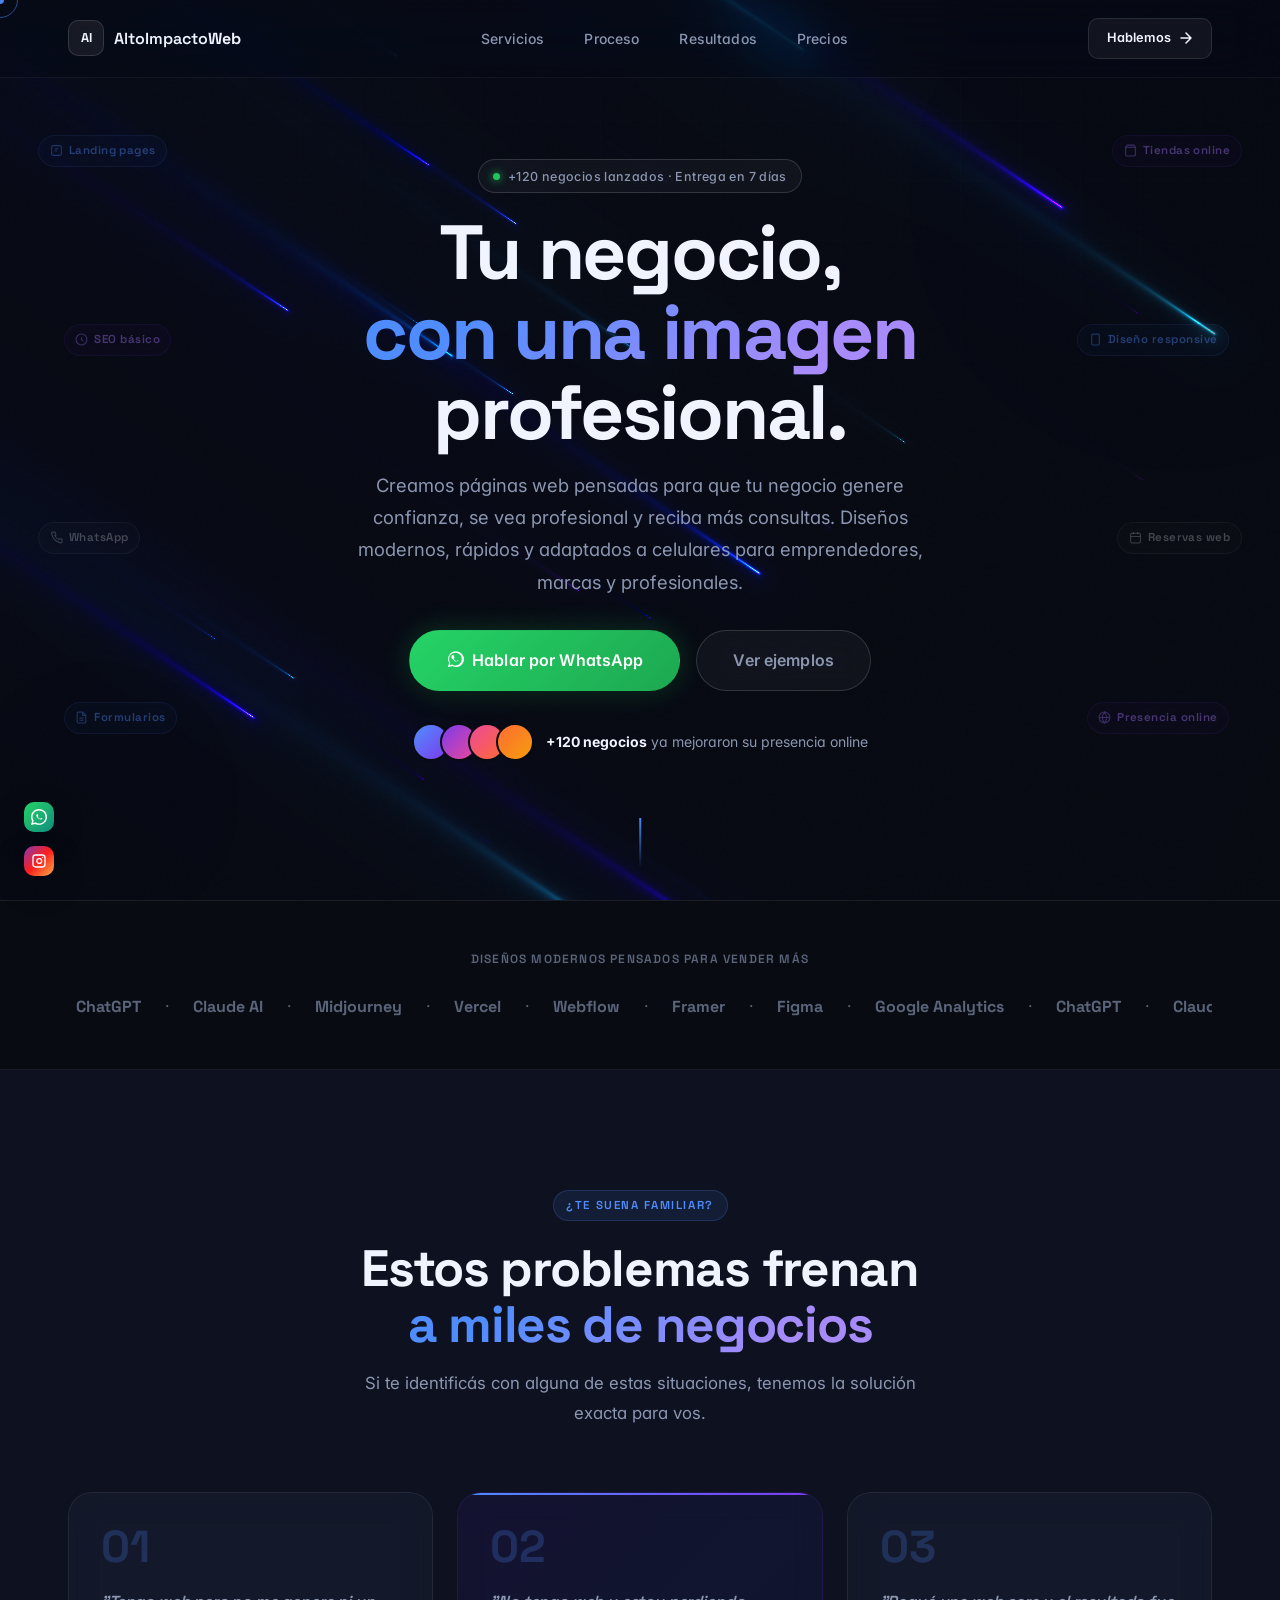
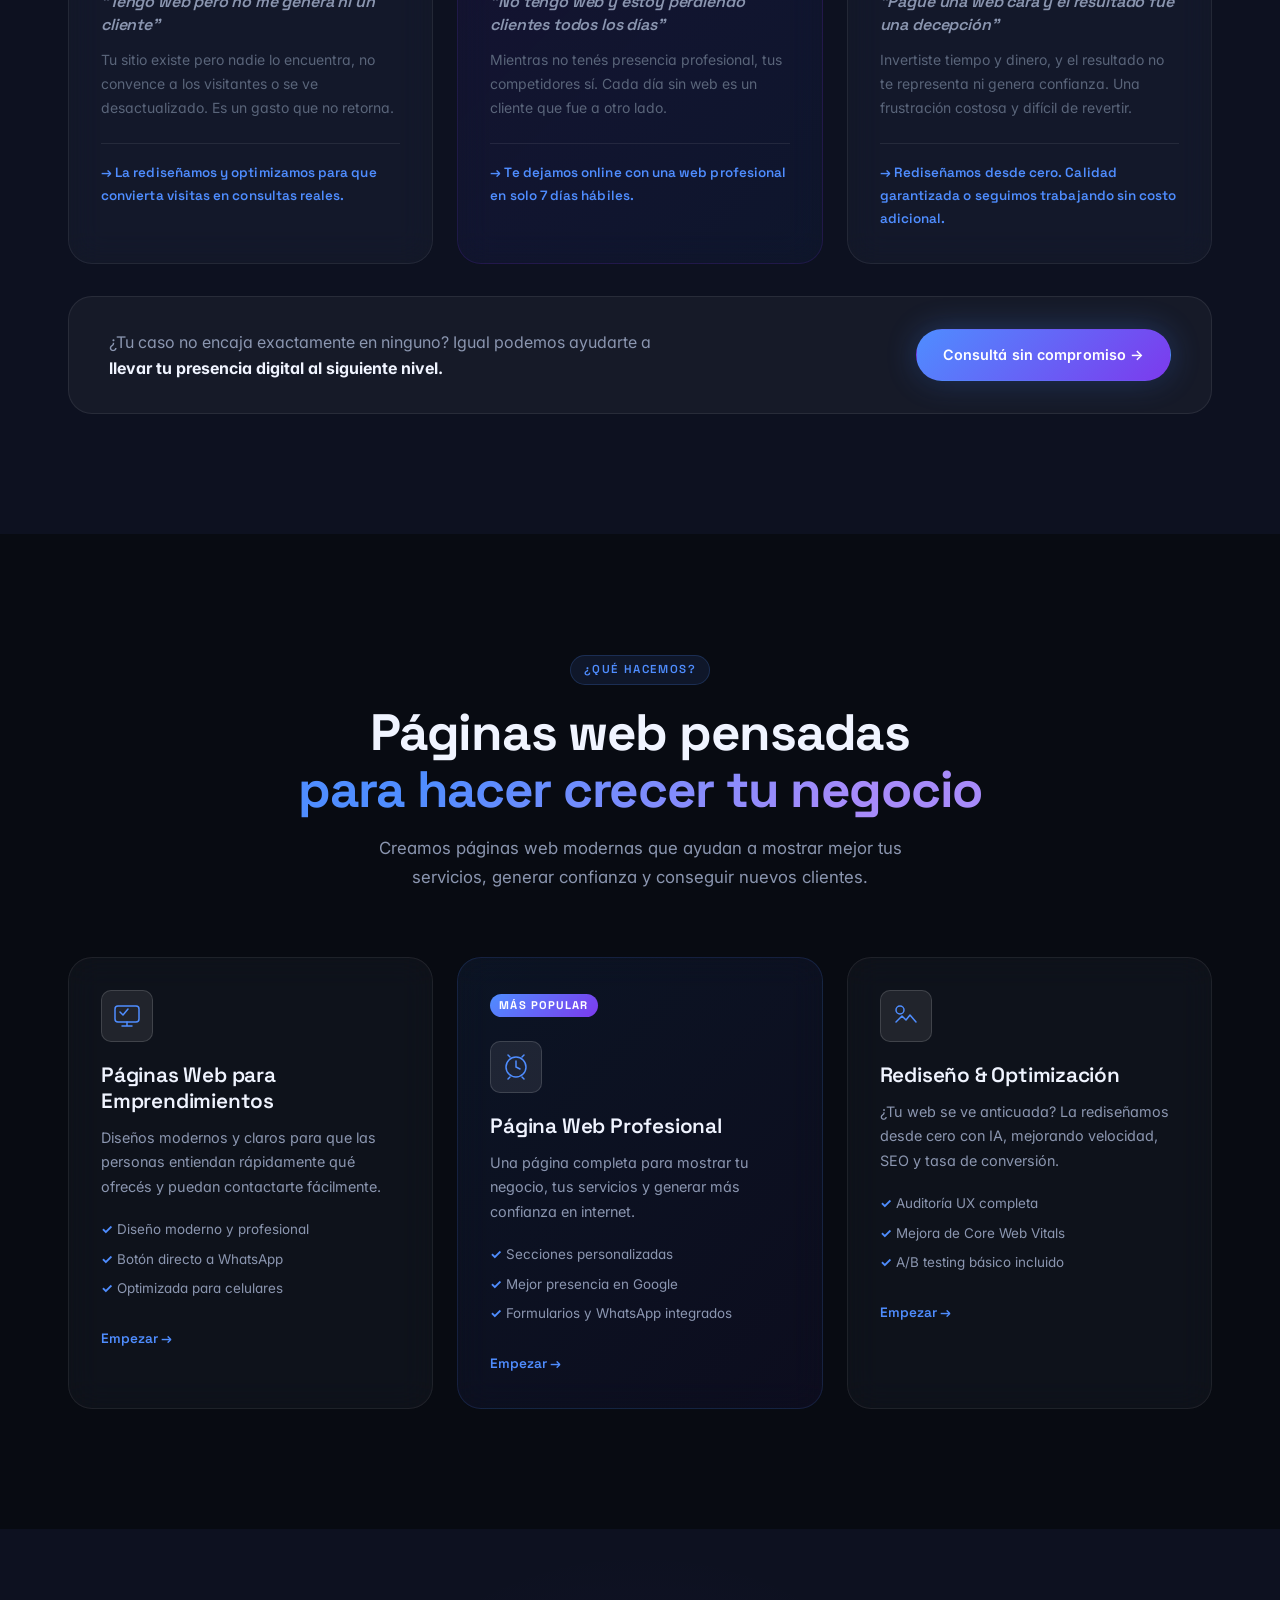
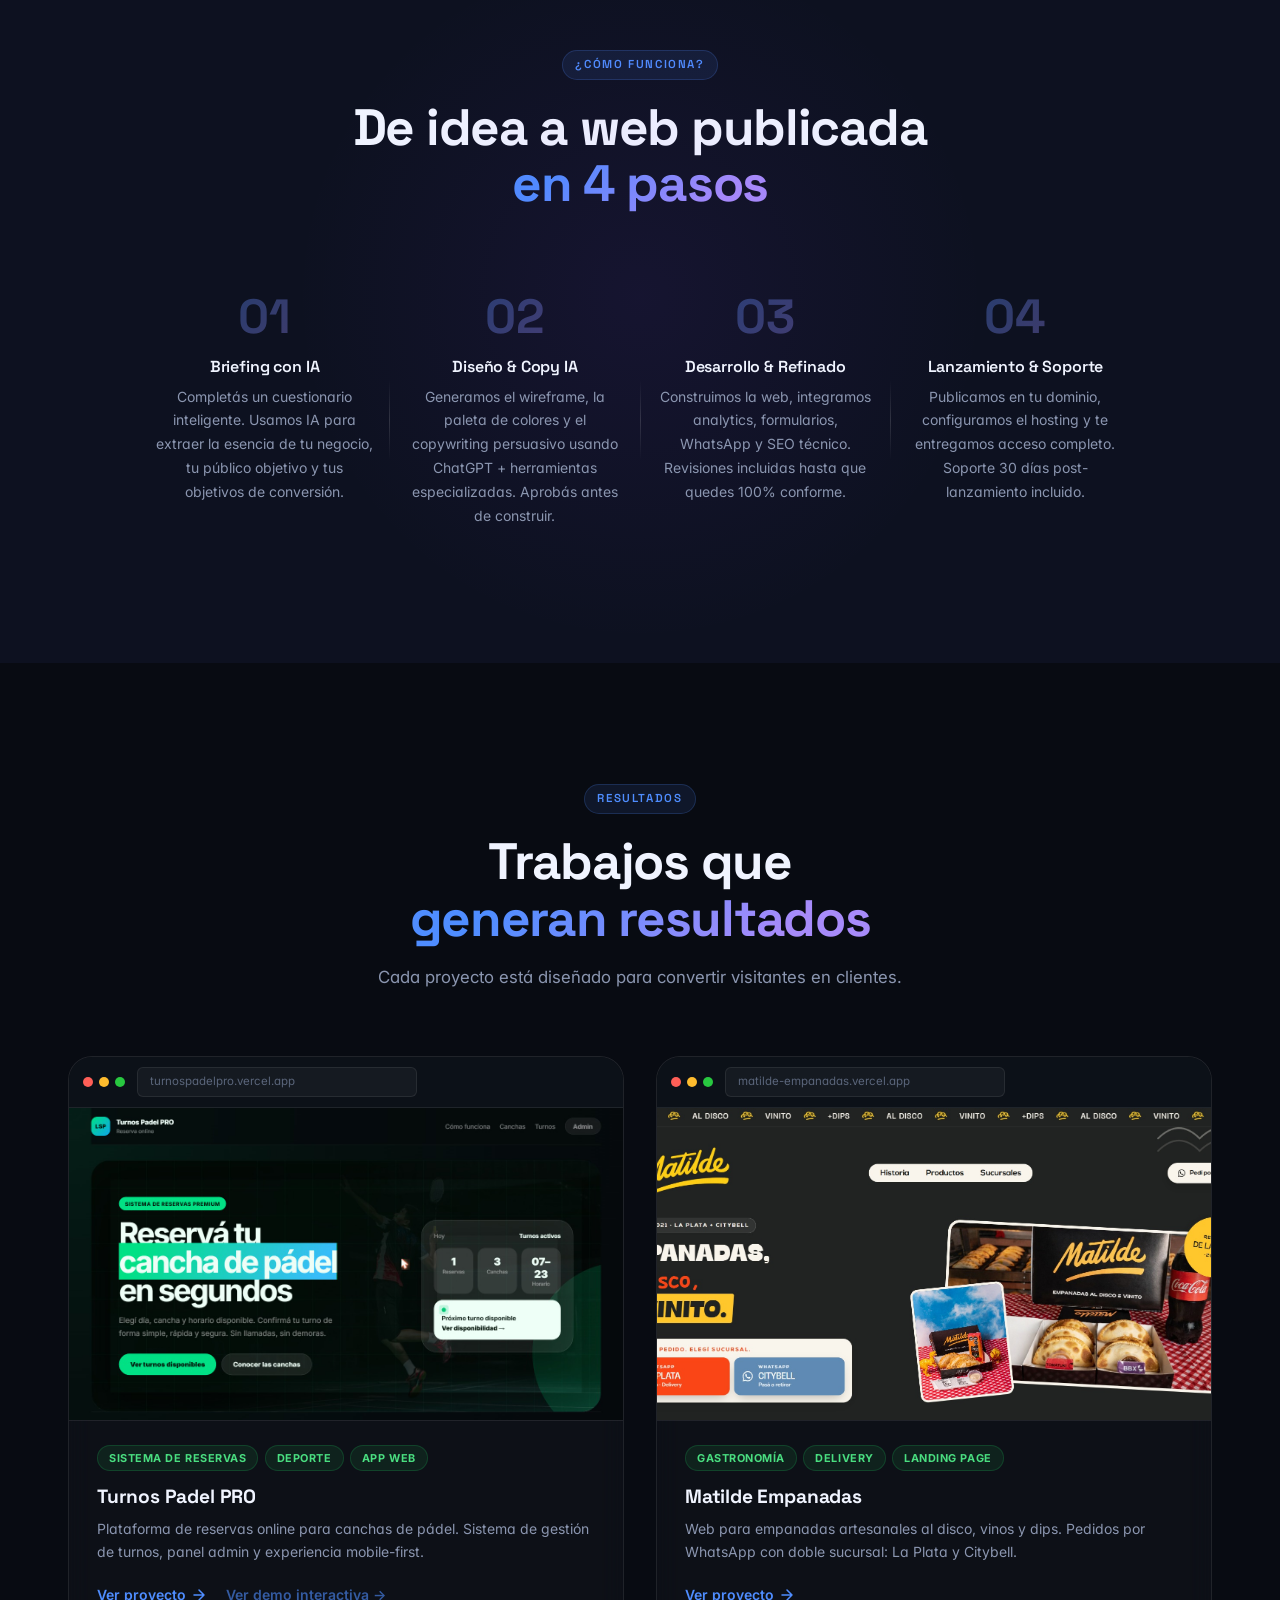
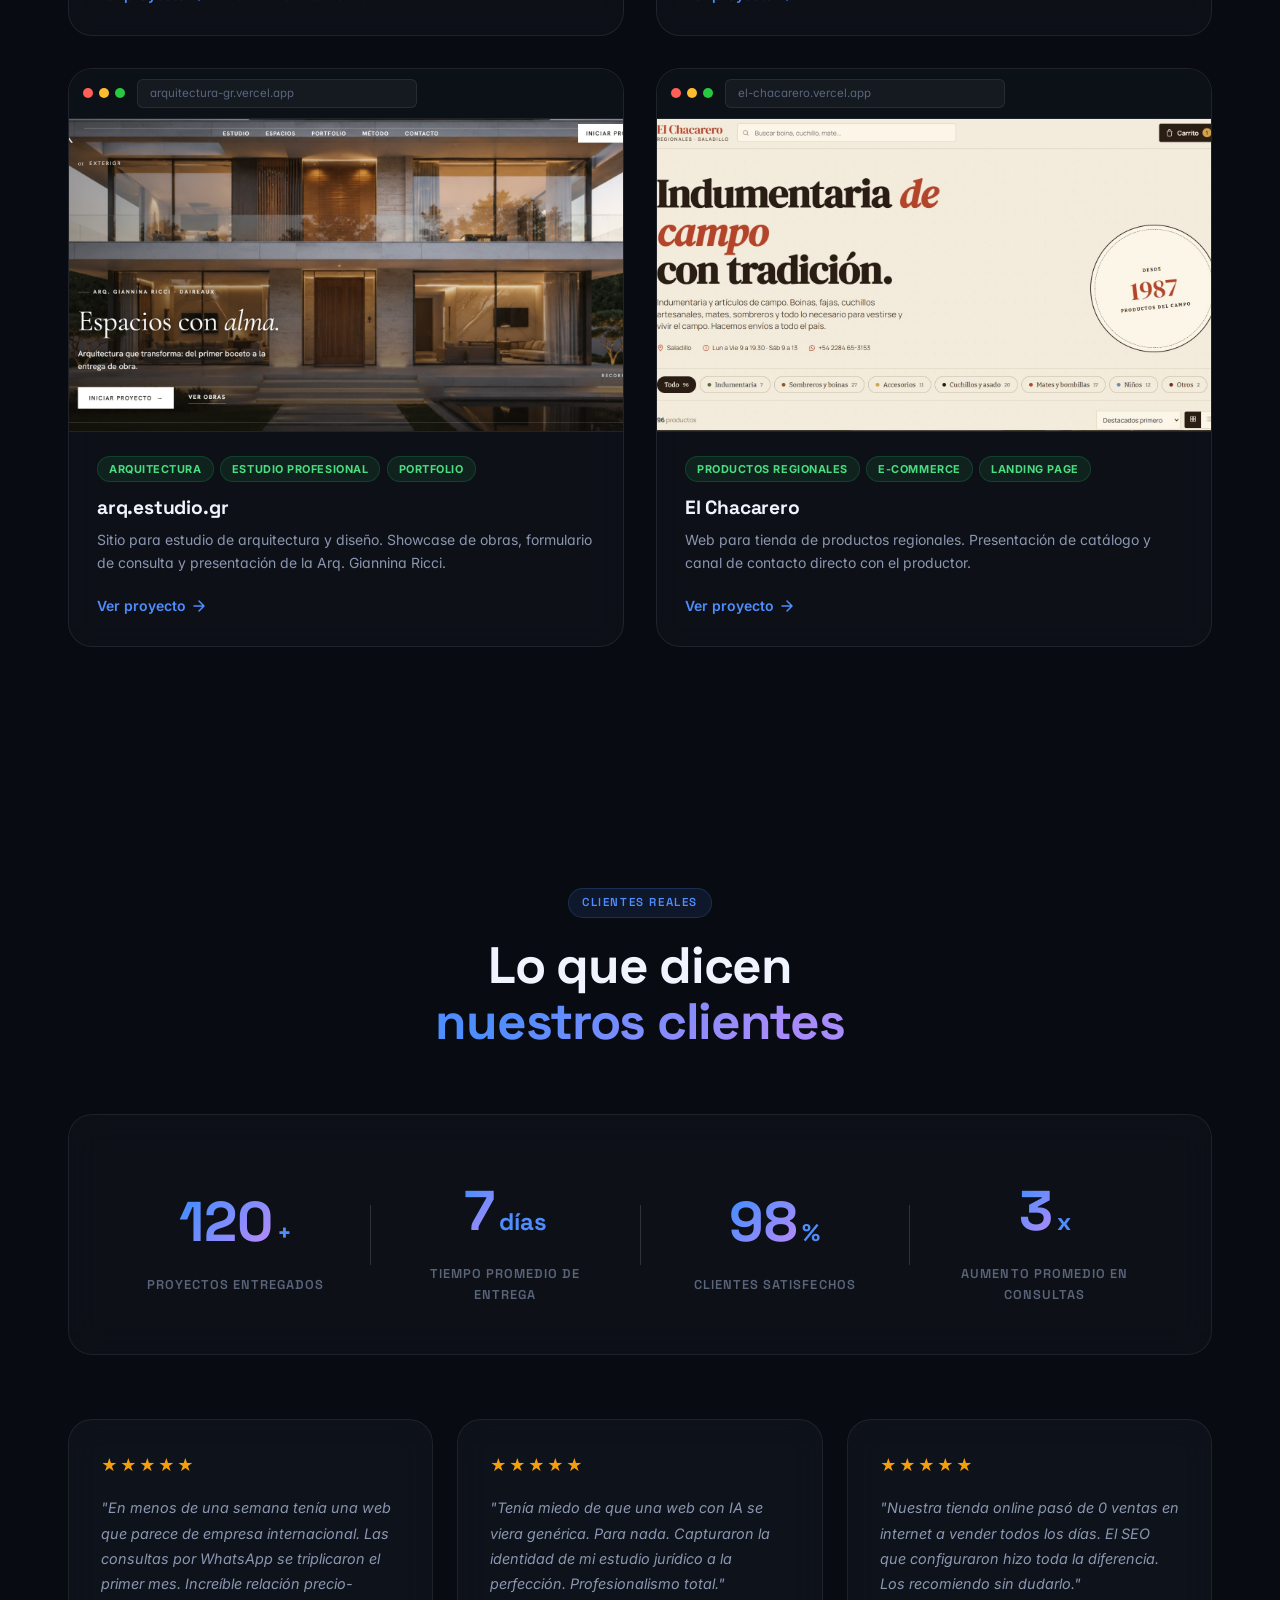
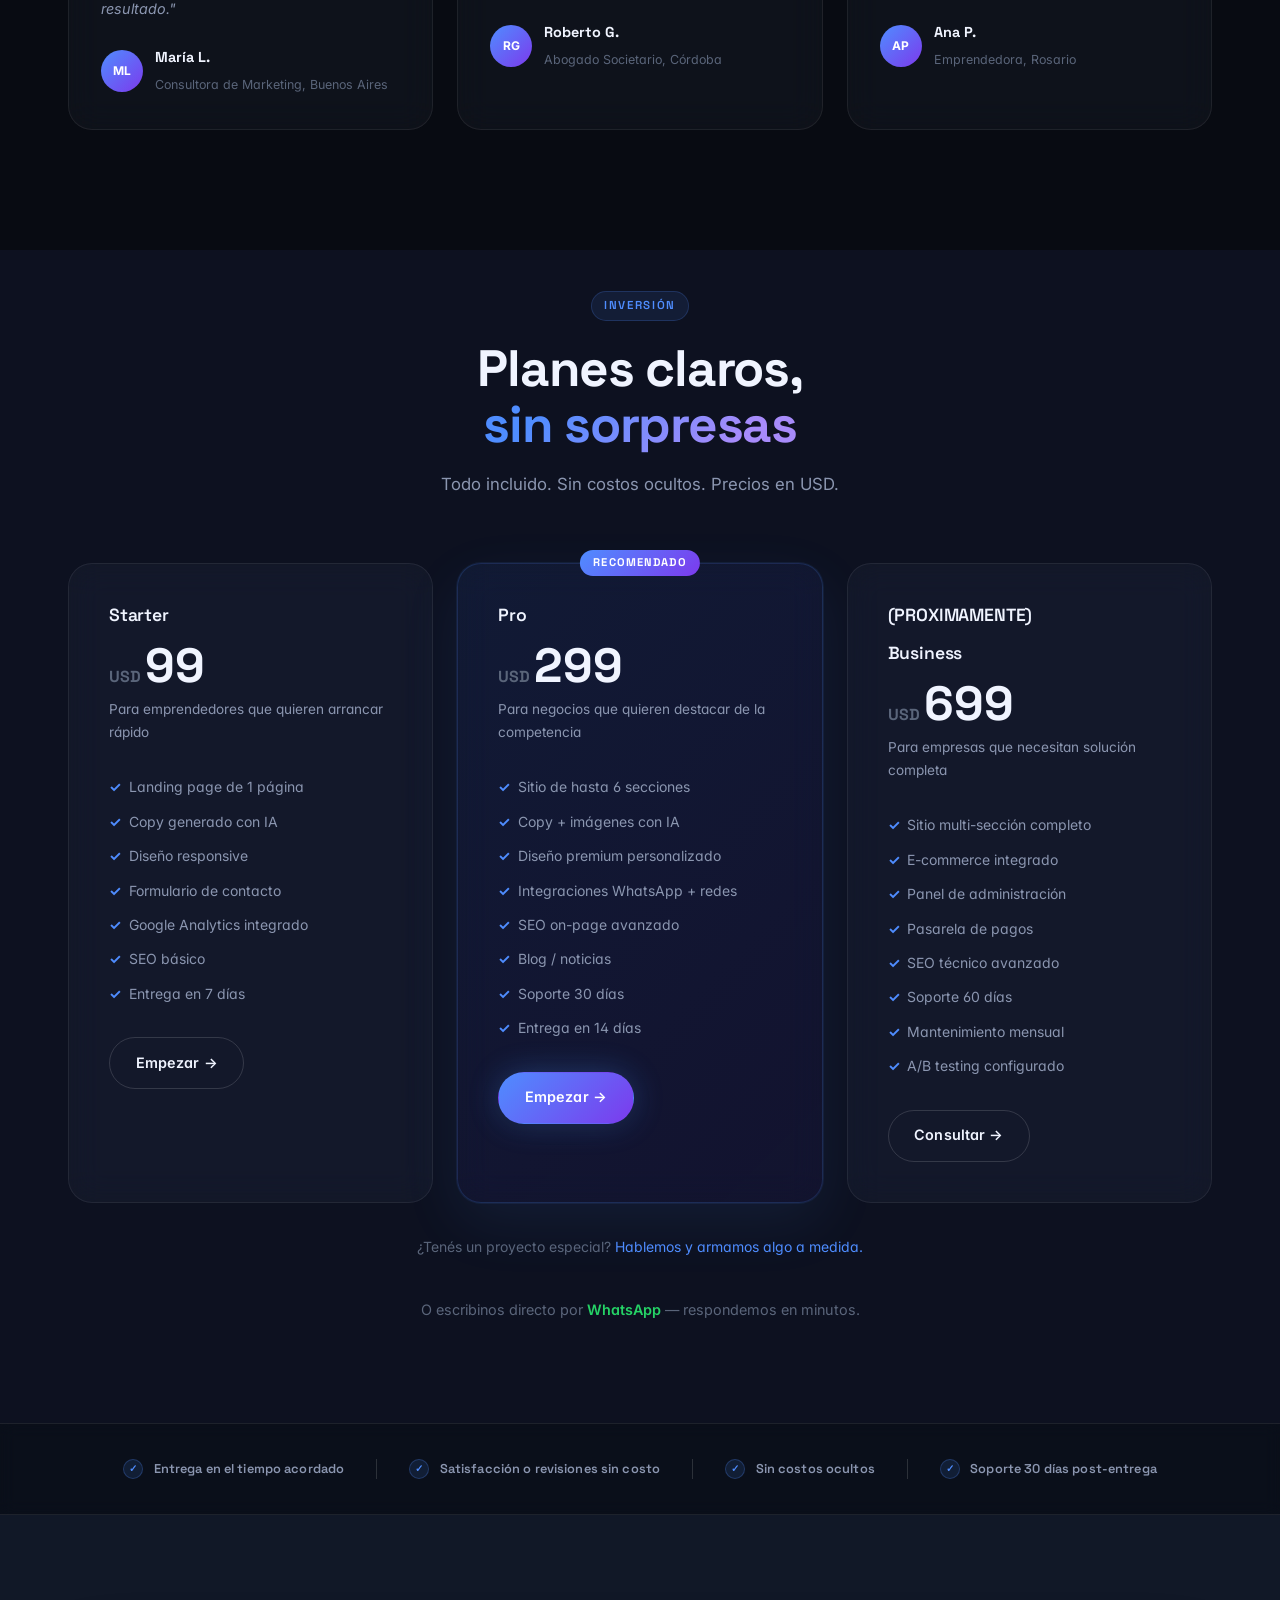
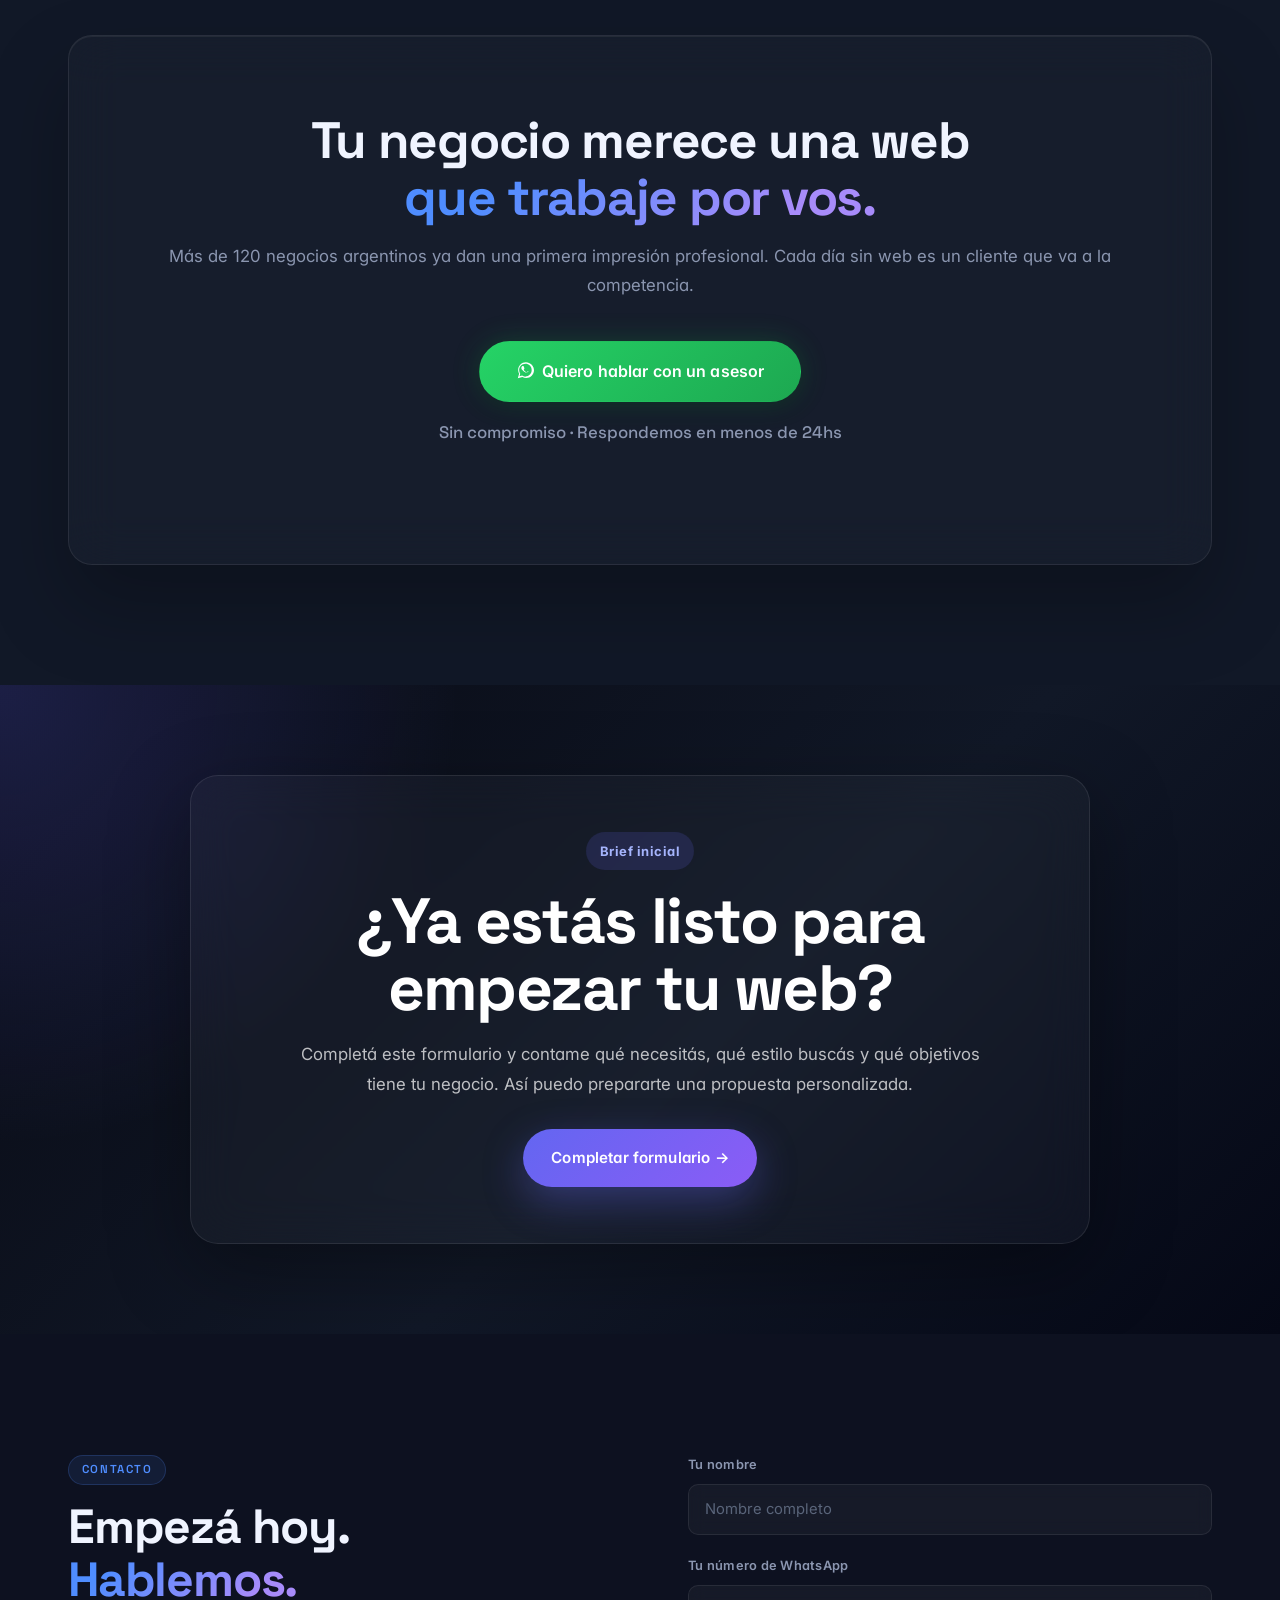
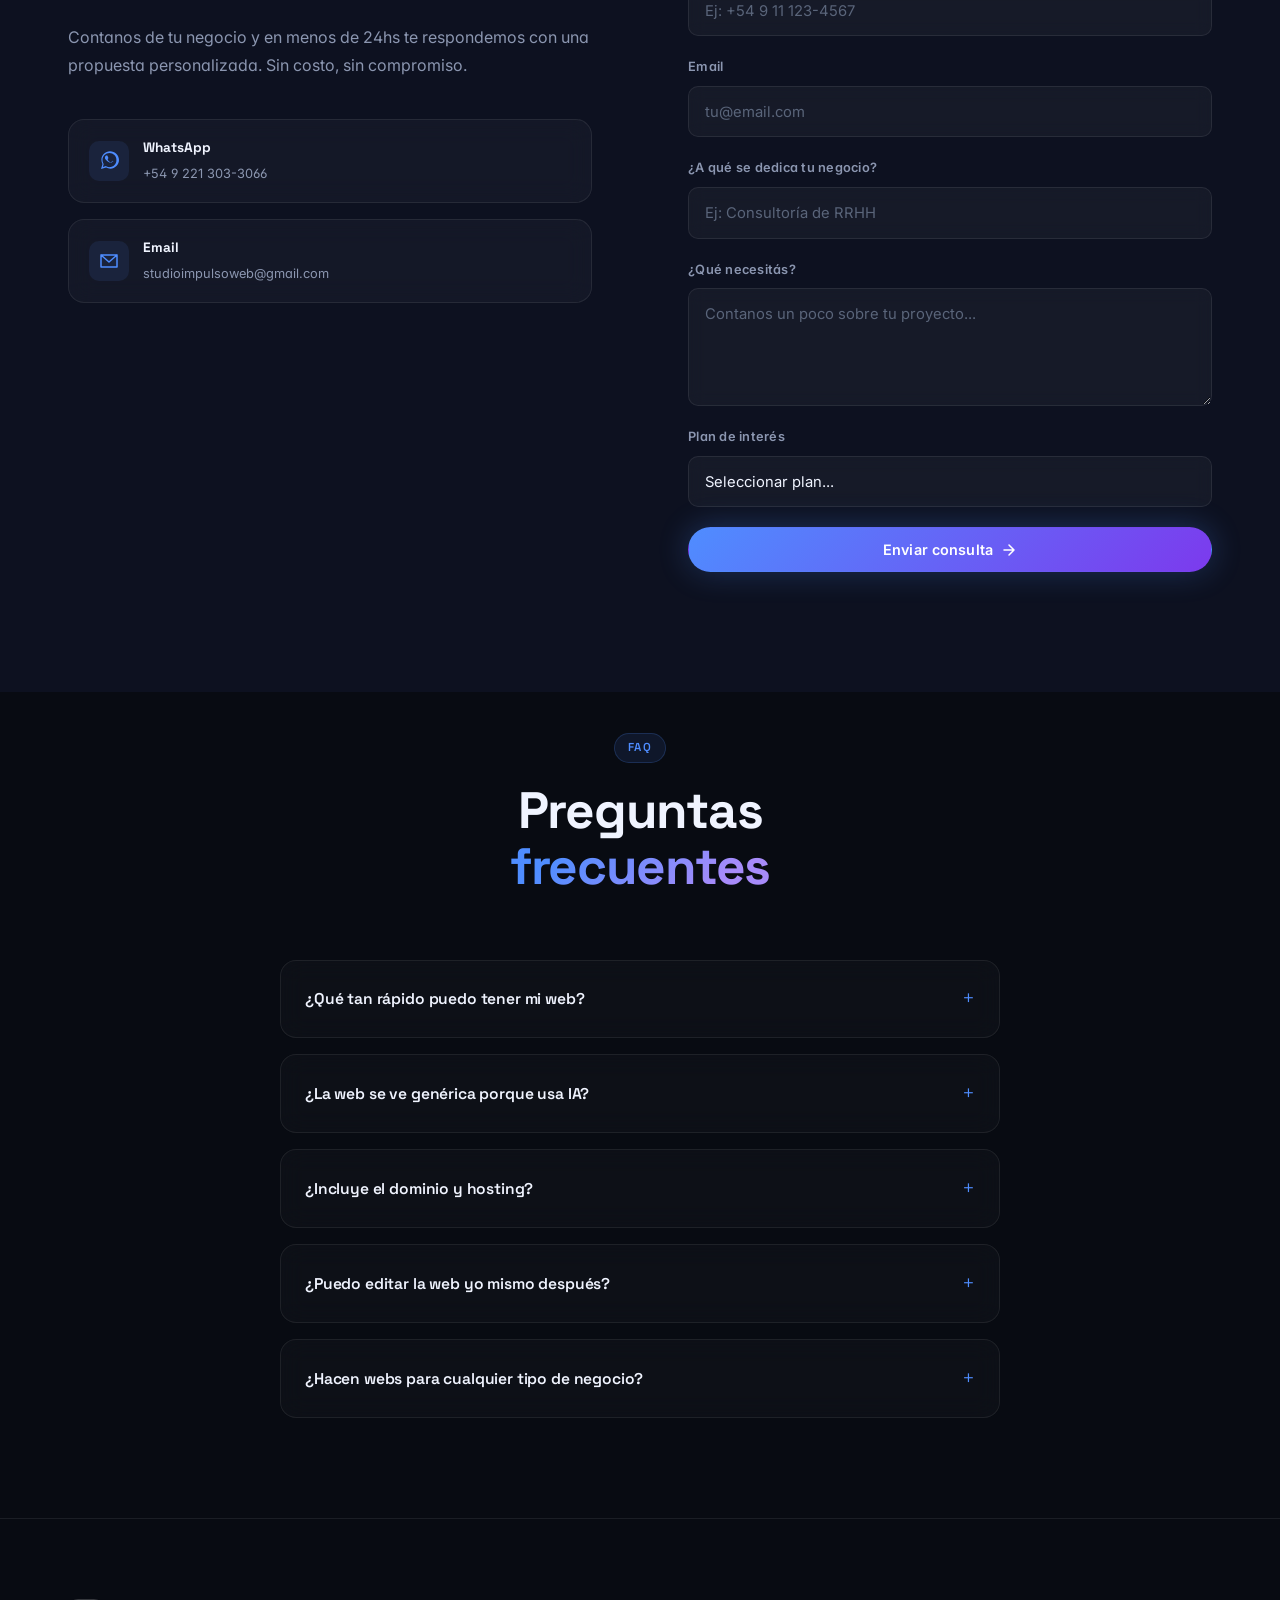
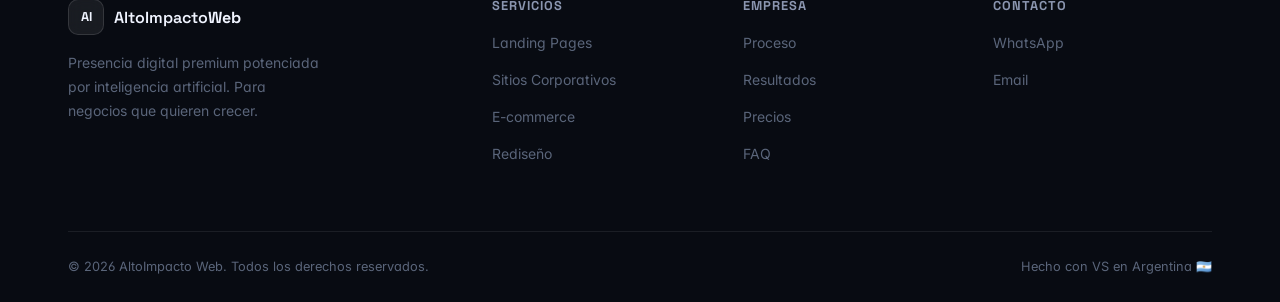
==== commit 1393167c: "feat: aurora WebGL background + glass morphism system - Add vanilla WebGL aurora shader (js/aurora.j" ====
--- a/nueva-web-editada/index.html
+++ b/nueva-web-editada/index.html
@@ -264,17 +264,19 @@
           +120 negocios lanzados · Entrega en 7 días
         </div>
 
-        <h1 class="hero-title reveal" id="hero-heading">
-          Tu negocio,<br />
-          <span class="text-gradient">con una imagen</span><br />
-          profesional.
-        </h1>
-
-        <p class="hero-subtitle reveal">
-          Creamos páginas web pensadas para que tu negocio genere confianza, se
-          vea profesional y reciba más consultas. Diseños modernos, rápidos y
-          adaptados a celulares para emprendedores, marcas y profesionales.
-        </p>
+        <div class="hero-title-group reveal">
+          <h1 class="hero-title" id="hero-heading">
+            Tu negocio,<br />
+            <span class="text-gradient">con una imagen</span><br />
+            profesional.
+          </h1>
+
+          <p class="hero-subtitle">
+            Creamos páginas web pensadas para que tu negocio genere confianza, se
+            vea profesional y reciba más consultas. Diseños modernos, rápidos y
+            adaptados a celulares para emprendedores, marcas y profesionales.
+          </p>
+        </div>
 
         <div class="hero-actions reveal">
           <a href="https://wa.me/5492213033066?text=Hola%2C%20quiero%20información%20sobre%20diseño%20web" class="btn btn-whatsapp btn-large" target="_blank" rel="noopener">
@@ -1452,6 +1454,7 @@
     </button>
 
     <script src="js/main.js"></script>
+    <script src="js/aurora.js" defer></script>
 
     <!-- ── Modal: Demo interactiva Turnos Padel PRO ── -->
     <div
--- a/nueva-web-editada/css/main.css
+++ b/nueva-web-editada/css/main.css
@@ -1105,4 +1105,205 @@
   .browser-url {
     display: none;
   }
+}
+
+/* ============================================================
+   AURORA SYSTEM — Glass morphism + WebGL aurora
+   Replicates the starfall-portfolio-landing visual language
+============================================================ */
+
+/* ── FLOAT ANIMATION ─────────────────────────────────────── */
+@keyframes float {
+  0%, 100% { transform: translateY(0px); }
+  50%       { transform: translateY(-10px); }
+}
+
+/* ── HERO: centrado + float + aurora ─────────────────────── */
+.hero-content {
+  text-align: center;
+  max-width: 900px;
+  margin-inline: auto;
+}
+
+.hero-title-group {
+  animation: float 6s ease-in-out infinite;
+  animation-delay: 1.1s;
+  animation-fill-mode: both;
+}
+
+.hero-subtitle {
+  margin-inline: auto;
+}
+
+.hero-actions {
+  justify-content: center !important;
+}
+
+.hero-social-proof {
+  justify-content: center;
+}
+
+/* Desvanecer orbs — aurora los reemplaza */
+.hero-orb {
+  opacity: 0.05 !important;
+}
+
+/* Grid sutil sobre aurora */
+.hero-grid {
+  opacity: 0.3;
+}
+
+/* ── GLASS NAVBAR ────────────────────────────────────────── */
+.navbar {
+  background: rgba(8, 11, 18, 0.45) !important;
+  backdrop-filter: blur(24px) saturate(160%) !important;
+  -webkit-backdrop-filter: blur(24px) saturate(160%) !important;
+  border-bottom: 1px solid rgba(255, 255, 255, 0.05) !important;
+  box-shadow: none !important;
+}
+
+.navbar.scrolled {
+  background: rgba(8, 11, 18, 0.82) !important;
+  border-bottom-color: rgba(255, 255, 255, 0.08) !important;
+}
+
+/* Logo mark: glass en lugar de gradiente */
+.logo-mark {
+  background: rgba(255, 255, 255, 0.07) !important;
+  border: 1px solid rgba(255, 255, 255, 0.12) !important;
+  backdrop-filter: blur(8px);
+  -webkit-backdrop-filter: blur(8px);
+  color: var(--text-1) !important;
+}
+
+/* Nav button glass */
+.btn-nav {
+  background: rgba(255, 255, 255, 0.05) !important;
+  border: 1px solid rgba(255, 255, 255, 0.1) !important;
+  backdrop-filter: blur(12px) !important;
+  -webkit-backdrop-filter: blur(12px) !important;
+  border-radius: 10px !important;
+}
+
+.btn-nav:hover {
+  background: rgba(255, 255, 255, 0.1) !important;
+  border-color: rgba(255, 255, 255, 0.18) !important;
+  box-shadow: none !important;
+}
+
+/* ── GLASS CARDS ─────────────────────────────────────────── */
+.service-card,
+.pricing-card,
+.testimonial,
+.problem-card {
+  background: rgba(255, 255, 255, 0.03) !important;
+  backdrop-filter: blur(16px) saturate(130%) !important;
+  -webkit-backdrop-filter: blur(16px) saturate(130%) !important;
+  border: 1px solid rgba(255, 255, 255, 0.07) !important;
+}
+
+.service-card--featured {
+  background: linear-gradient(
+    135deg,
+    rgba(79, 141, 255, 0.07) 0%,
+    rgba(124, 58, 237, 0.05) 100%
+  ) !important;
+  border-color: rgba(79, 141, 255, 0.15) !important;
+}
+
+.pricing-card--featured {
+  background: linear-gradient(
+    135deg,
+    rgba(79, 141, 255, 0.08) 0%,
+    rgba(124, 58, 237, 0.06) 100%
+  ) !important;
+  border-color: rgba(79, 141, 255, 0.18) !important;
+  box-shadow:
+    0 0 0 1px rgba(79, 141, 255, 0.09),
+    0 20px 60px rgba(79, 141, 255, 0.09) !important;
+}
+
+.problem-card--highlight {
+  background: linear-gradient(
+    135deg,
+    rgba(124, 58, 237, 0.07) 0%,
+    rgba(79, 141, 255, 0.04) 100%
+  ) !important;
+  border-color: rgba(124, 58, 237, 0.15) !important;
+}
+
+.portfolio-card {
+  background: rgba(255, 255, 255, 0.025) !important;
+  backdrop-filter: blur(12px) !important;
+  -webkit-backdrop-filter: blur(12px) !important;
+}
+
+/* ── GLASS CTA ───────────────────────────────────────────── */
+.cta-glass {
+  background: rgba(255, 255, 255, 0.025) !important;
+  backdrop-filter: blur(24px) !important;
+  -webkit-backdrop-filter: blur(24px) !important;
+  border: 1px solid rgba(255, 255, 255, 0.08) !important;
+  box-shadow:
+    0 40px 80px rgba(0, 0, 0, 0.25),
+    inset 0 1px 0 rgba(255, 255, 255, 0.06) !important;
+}
+
+.brief-cta__content {
+  background: rgba(255, 255, 255, 0.03) !important;
+  backdrop-filter: blur(24px) !important;
+  -webkit-backdrop-filter: blur(24px) !important;
+  border: 1px solid rgba(255, 255, 255, 0.09) !important;
+}
+
+/* ── GLASS STATS ─────────────────────────────────────────── */
+.stats-row {
+  background: rgba(255, 255, 255, 0.025) !important;
+  backdrop-filter: blur(16px) !important;
+  -webkit-backdrop-filter: blur(16px) !important;
+  border: 1px solid rgba(255, 255, 255, 0.07) !important;
+}
+
+/* ── GLASS FORM ──────────────────────────────────────────── */
+.form-group input,
+.form-group textarea,
+.form-group select {
+  background: rgba(255, 255, 255, 0.04) !important;
+  backdrop-filter: blur(8px);
+  -webkit-backdrop-filter: blur(8px);
+}
+
+/* ── GLASS CONTACT ITEMS ─────────────────────────────────── */
+.contact-item {
+  background: rgba(255, 255, 255, 0.03) !important;
+  backdrop-filter: blur(12px);
+  -webkit-backdrop-filter: blur(12px);
+}
+
+/* ── GLASS FAQ ───────────────────────────────────────────── */
+.faq-item {
+  background: rgba(255, 255, 255, 0.025) !important;
+  backdrop-filter: blur(12px) !important;
+  -webkit-backdrop-filter: blur(12px) !important;
+  border: 1px solid rgba(255, 255, 255, 0.07) !important;
+}
+
+/* ── GHOST BTN glass ─────────────────────────────────────── */
+.btn-ghost {
+  background: rgba(255, 255, 255, 0.04) !important;
+  backdrop-filter: blur(12px) !important;
+  -webkit-backdrop-filter: blur(12px) !important;
+}
+
+/* ── GUARANTEE STRIP glass ───────────────────────────────── */
+.guarantee-strip {
+  backdrop-filter: blur(8px);
+  -webkit-backdrop-filter: blur(8px);
+}
+
+/* ── Mobile: center hero actions ─────────────────────────── */
+@media (max-width: 768px) {
+  .hero-actions {
+    align-items: center !important;
+  }
 }
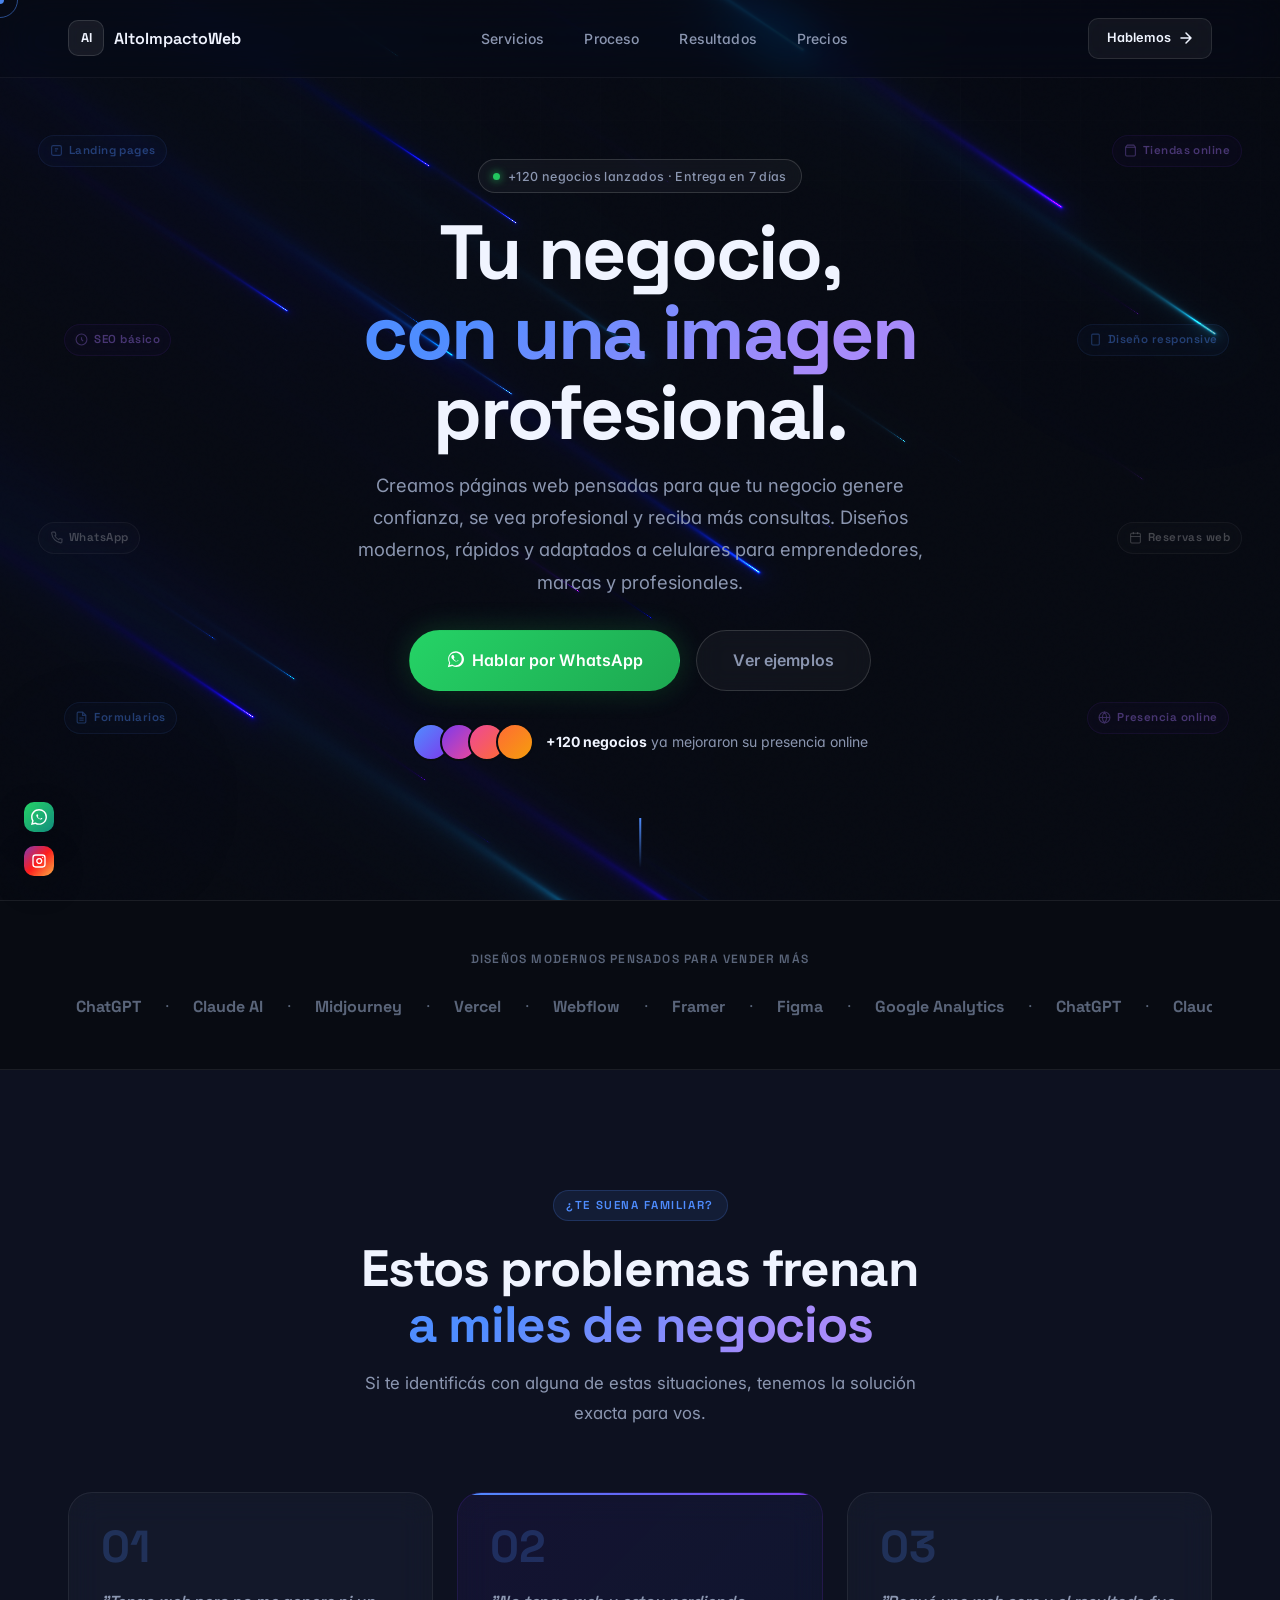
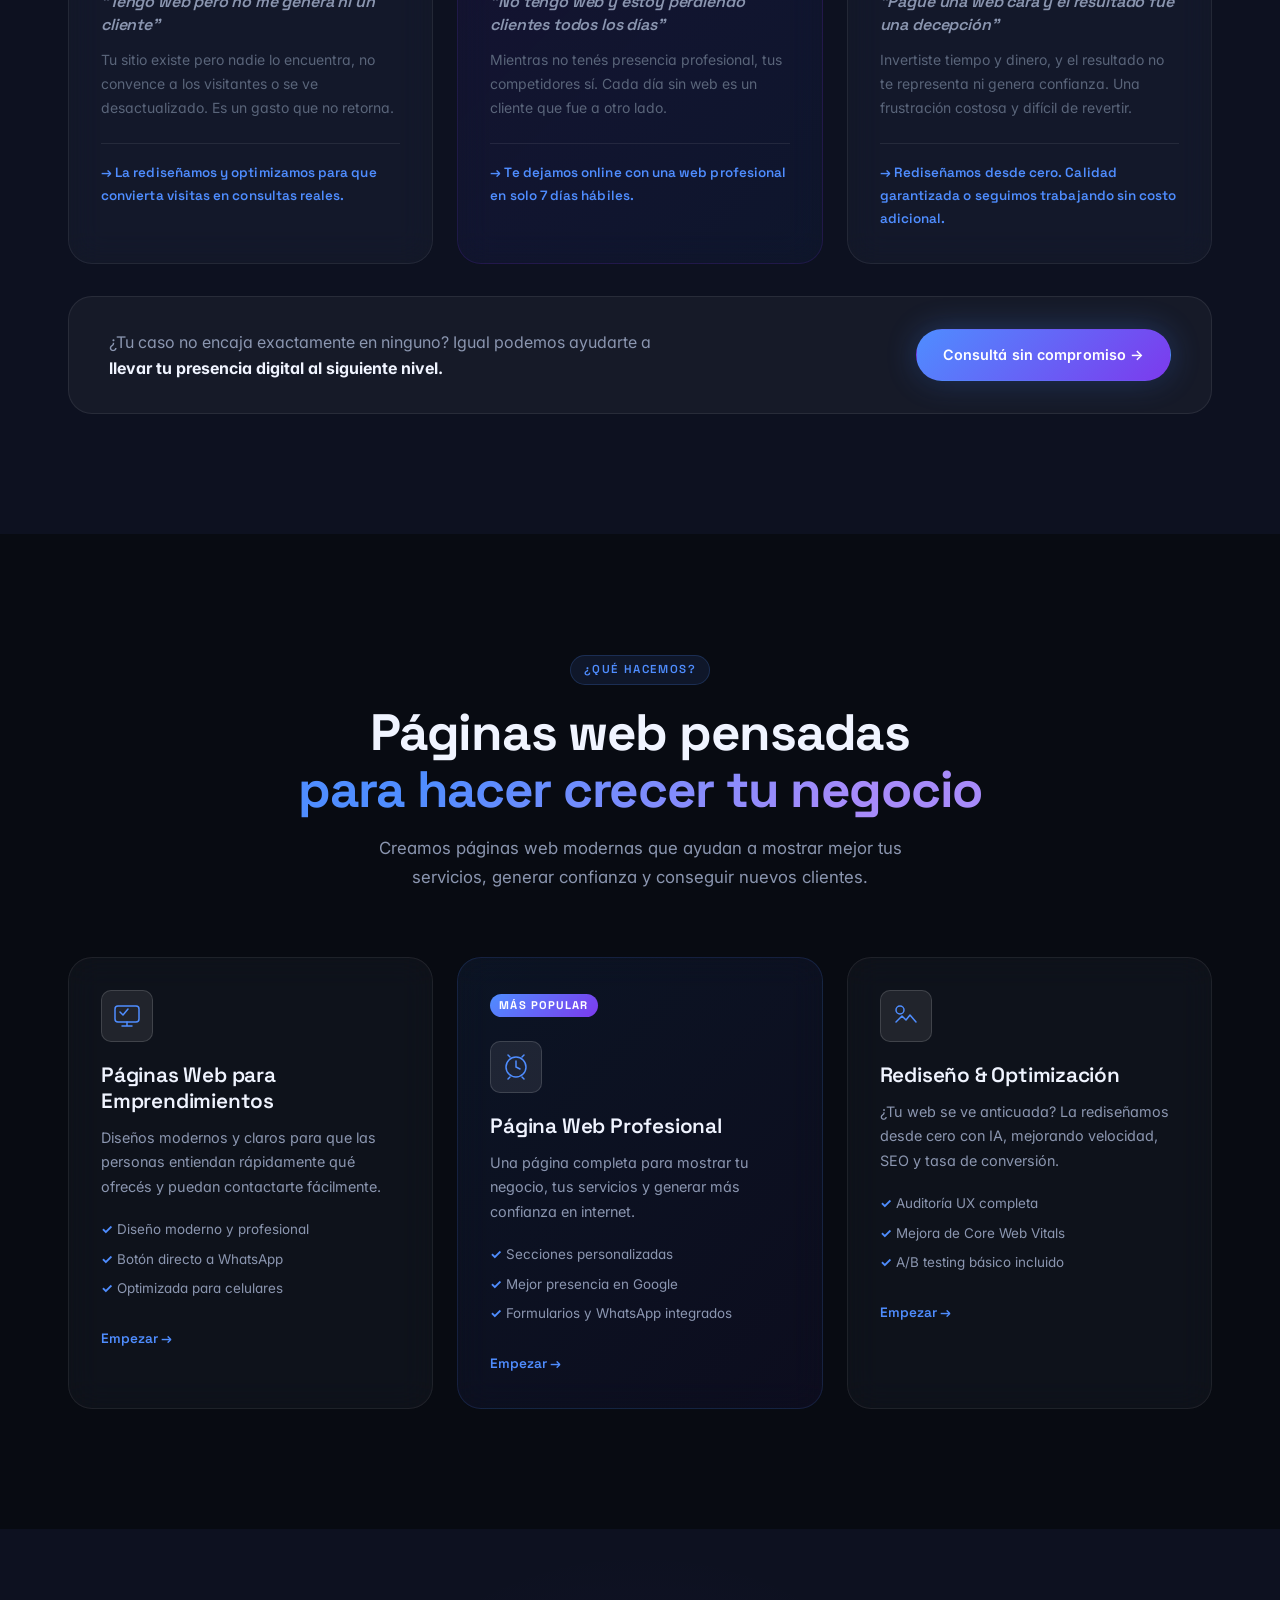
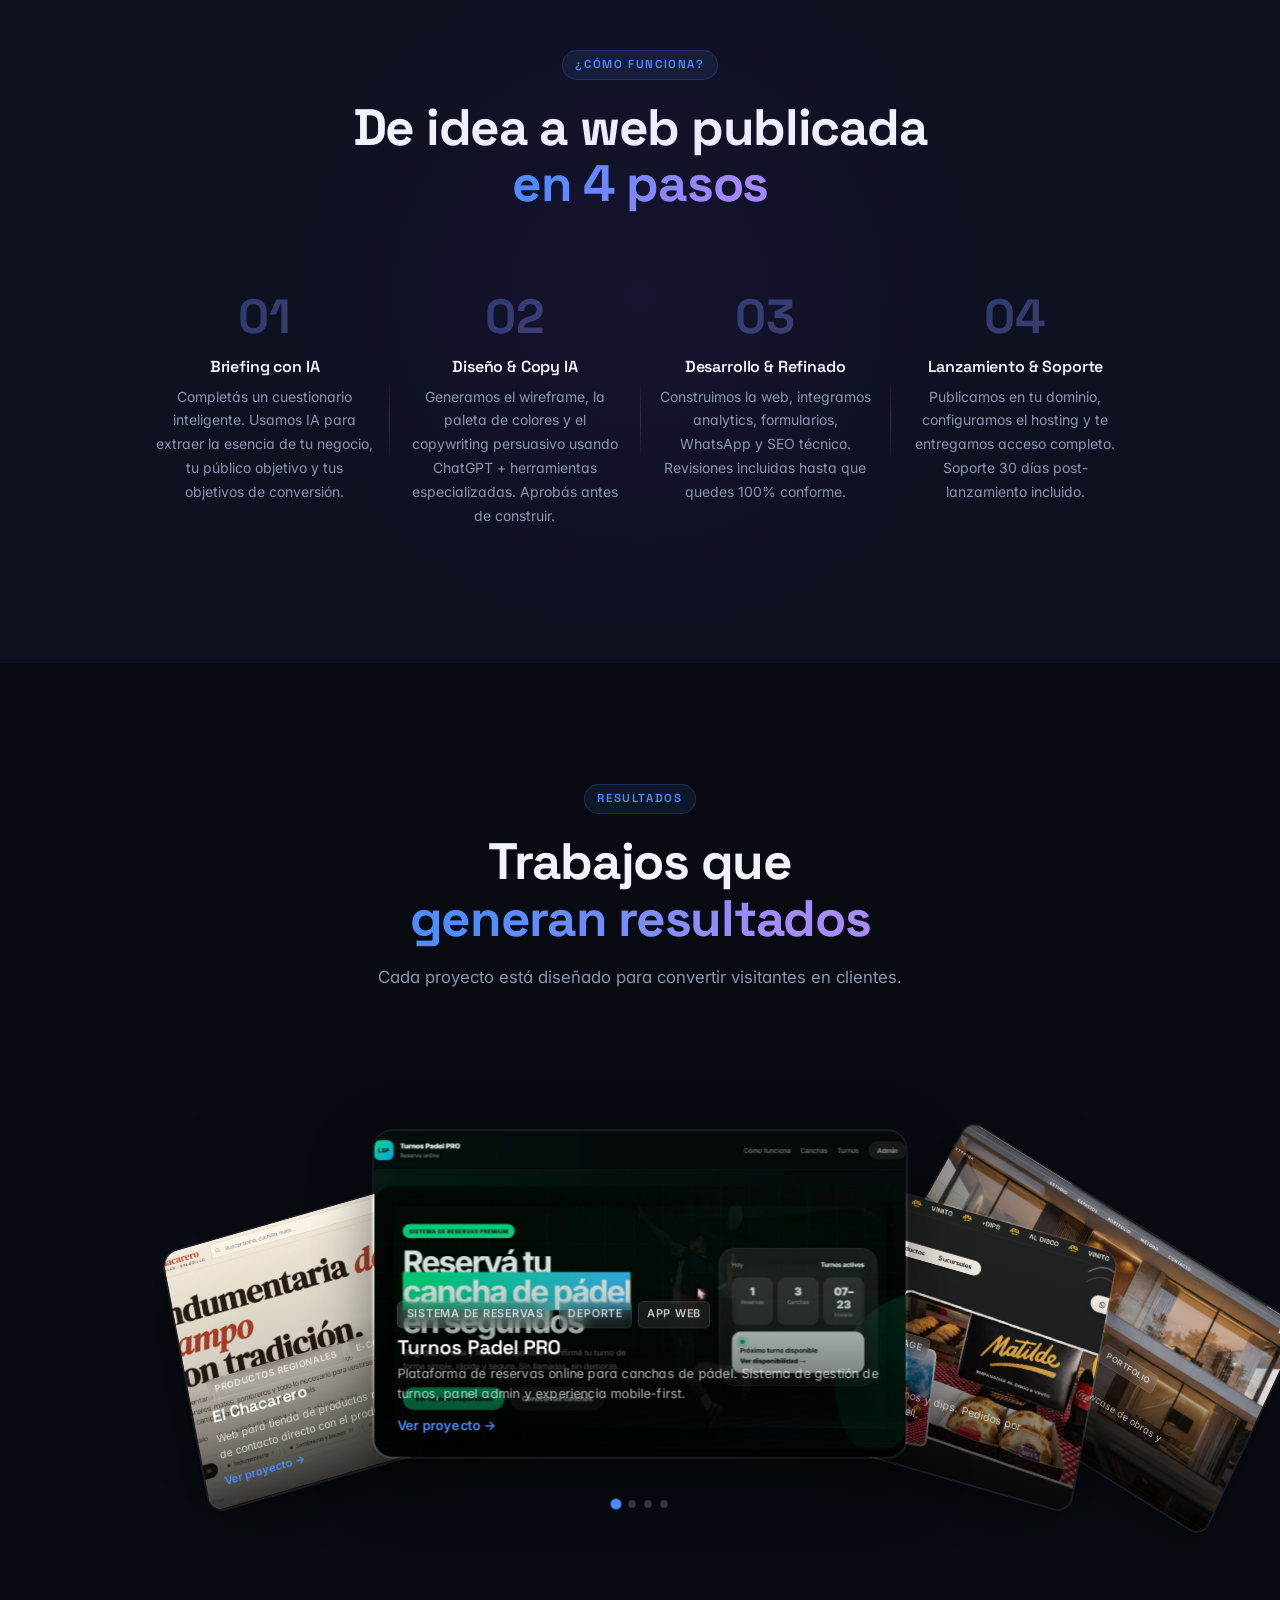
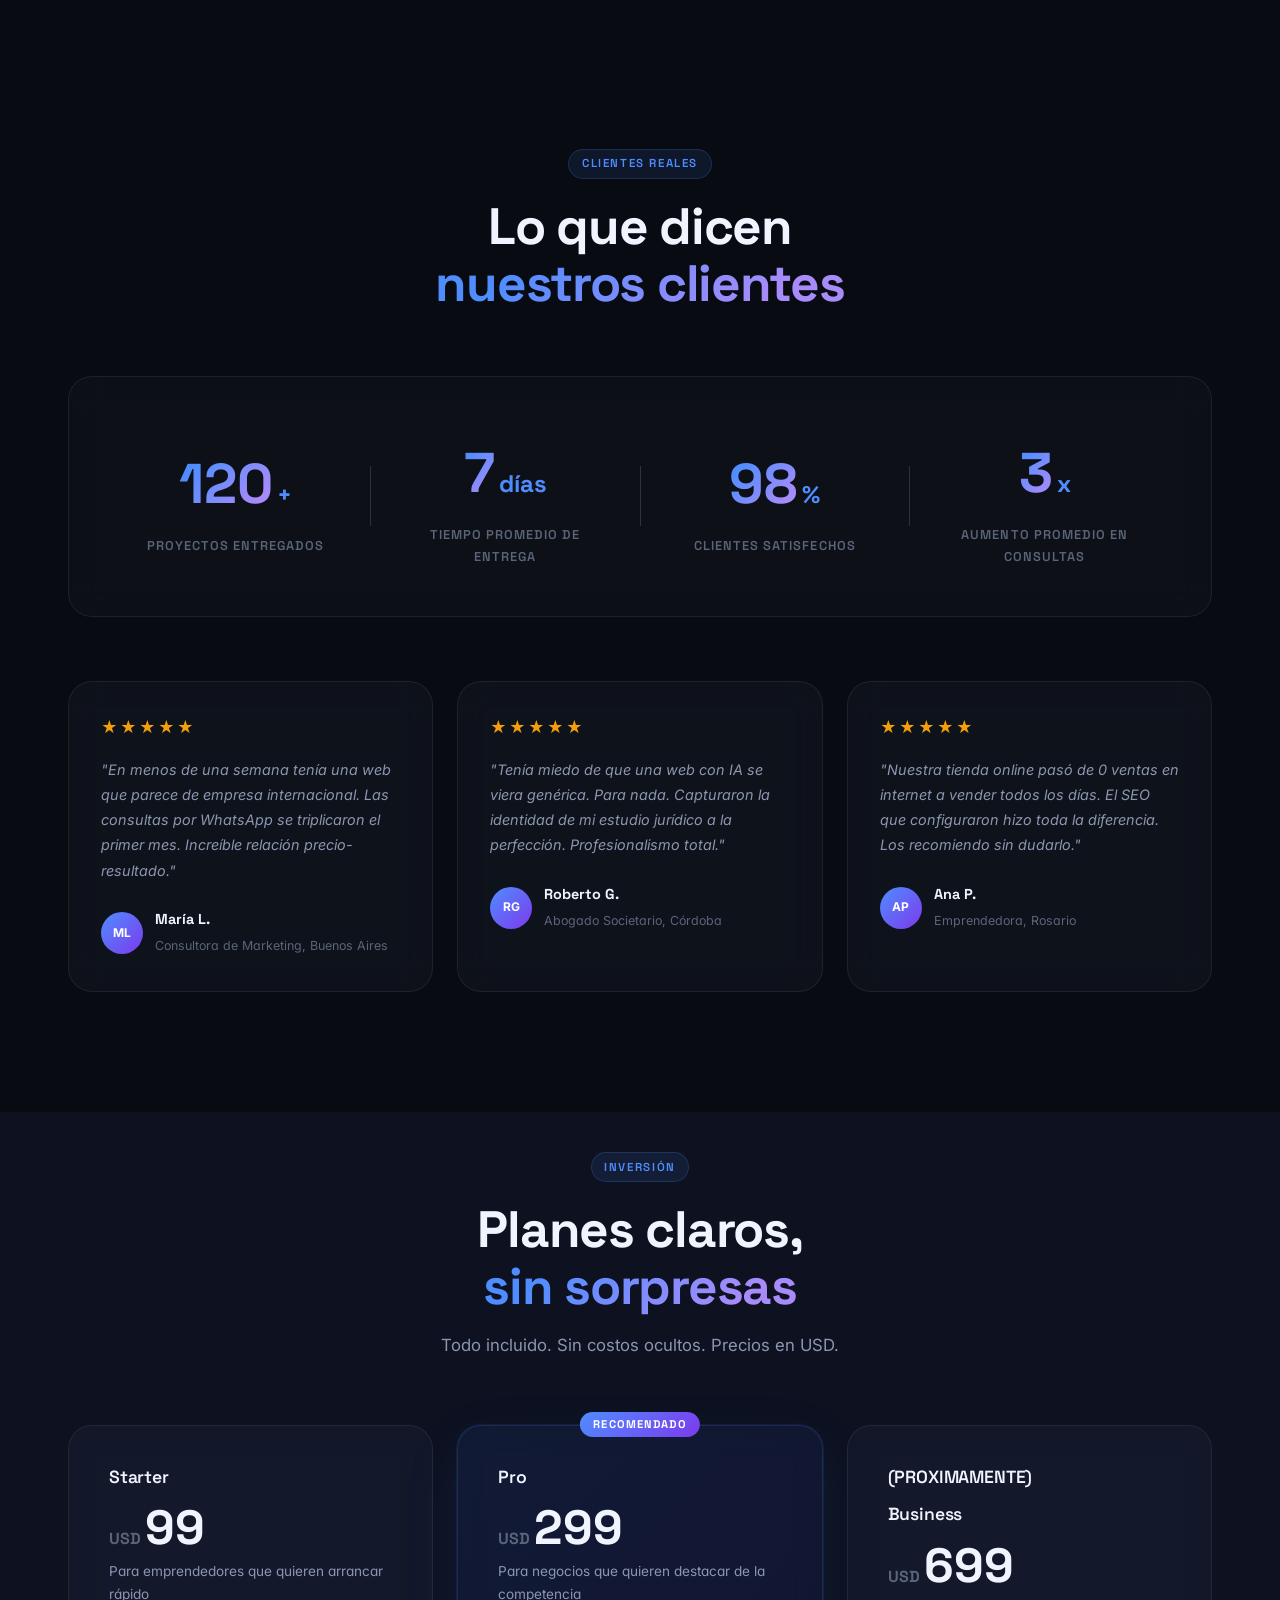
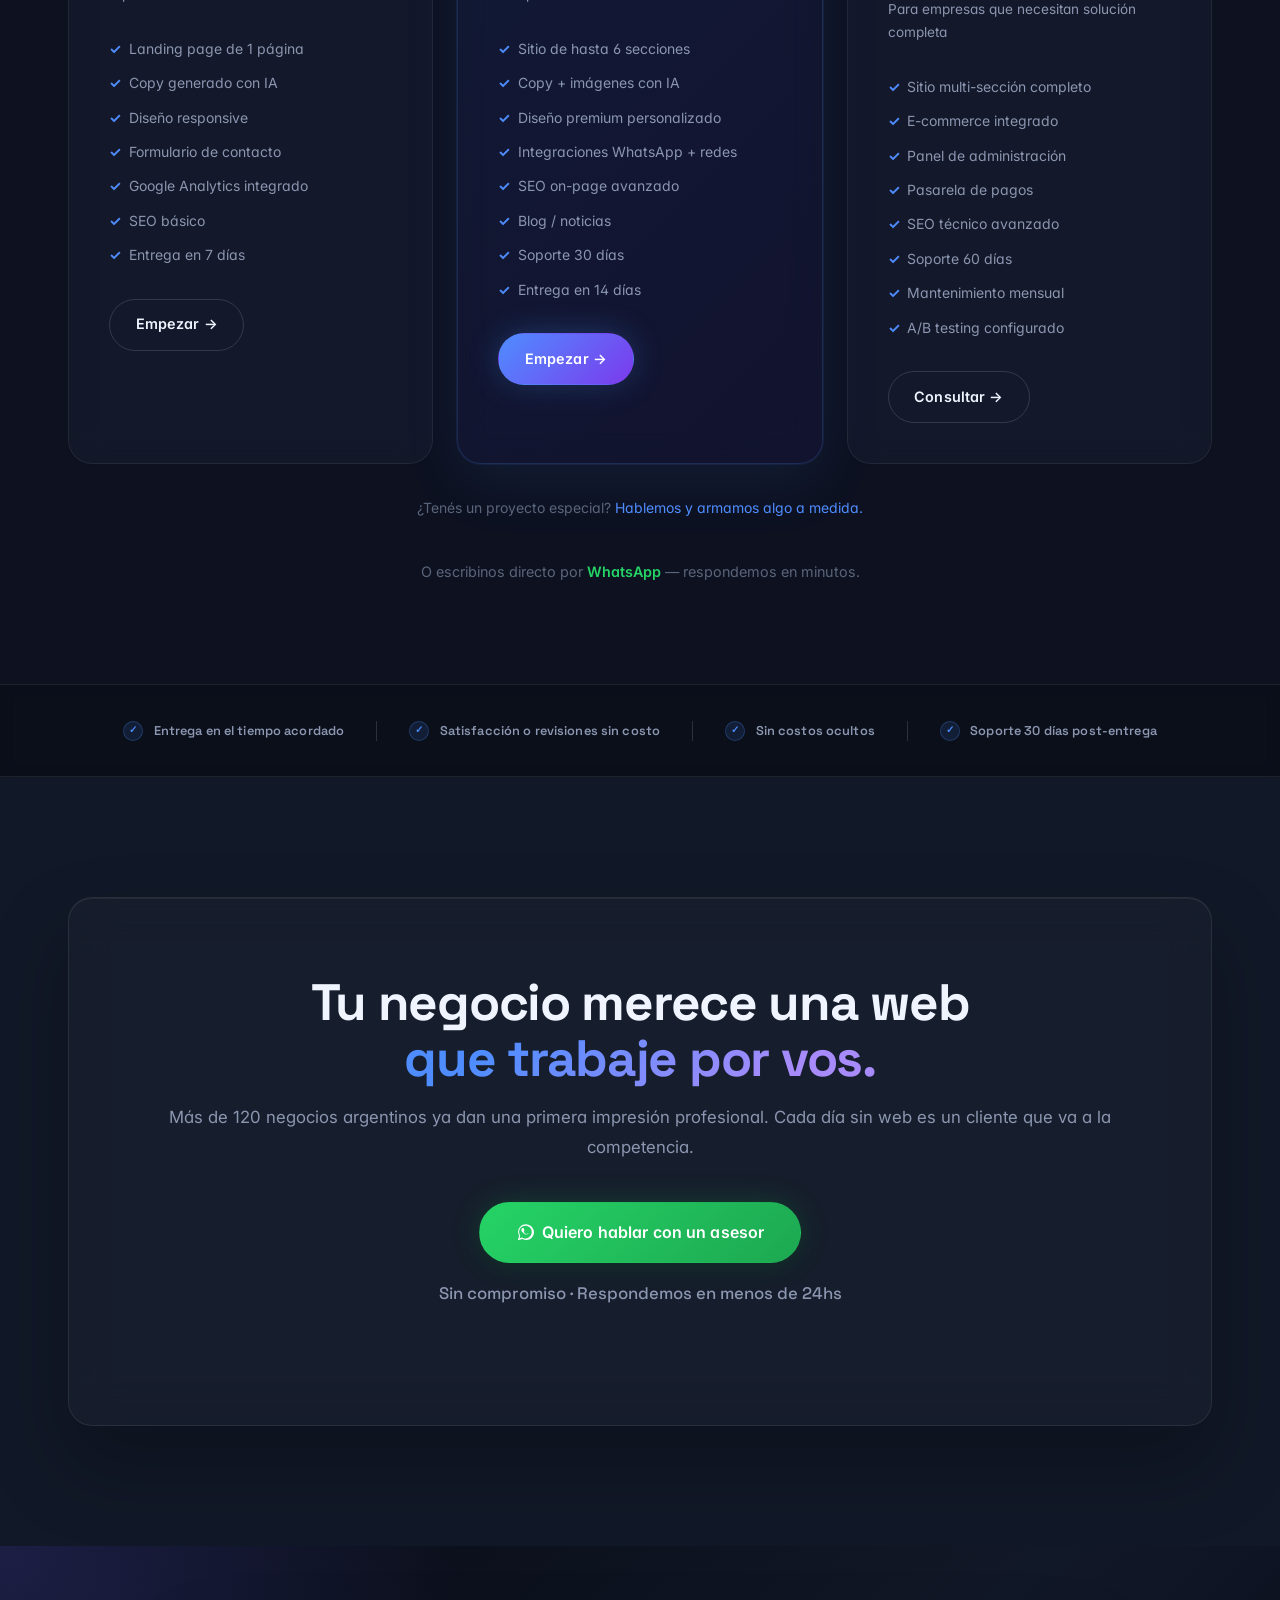
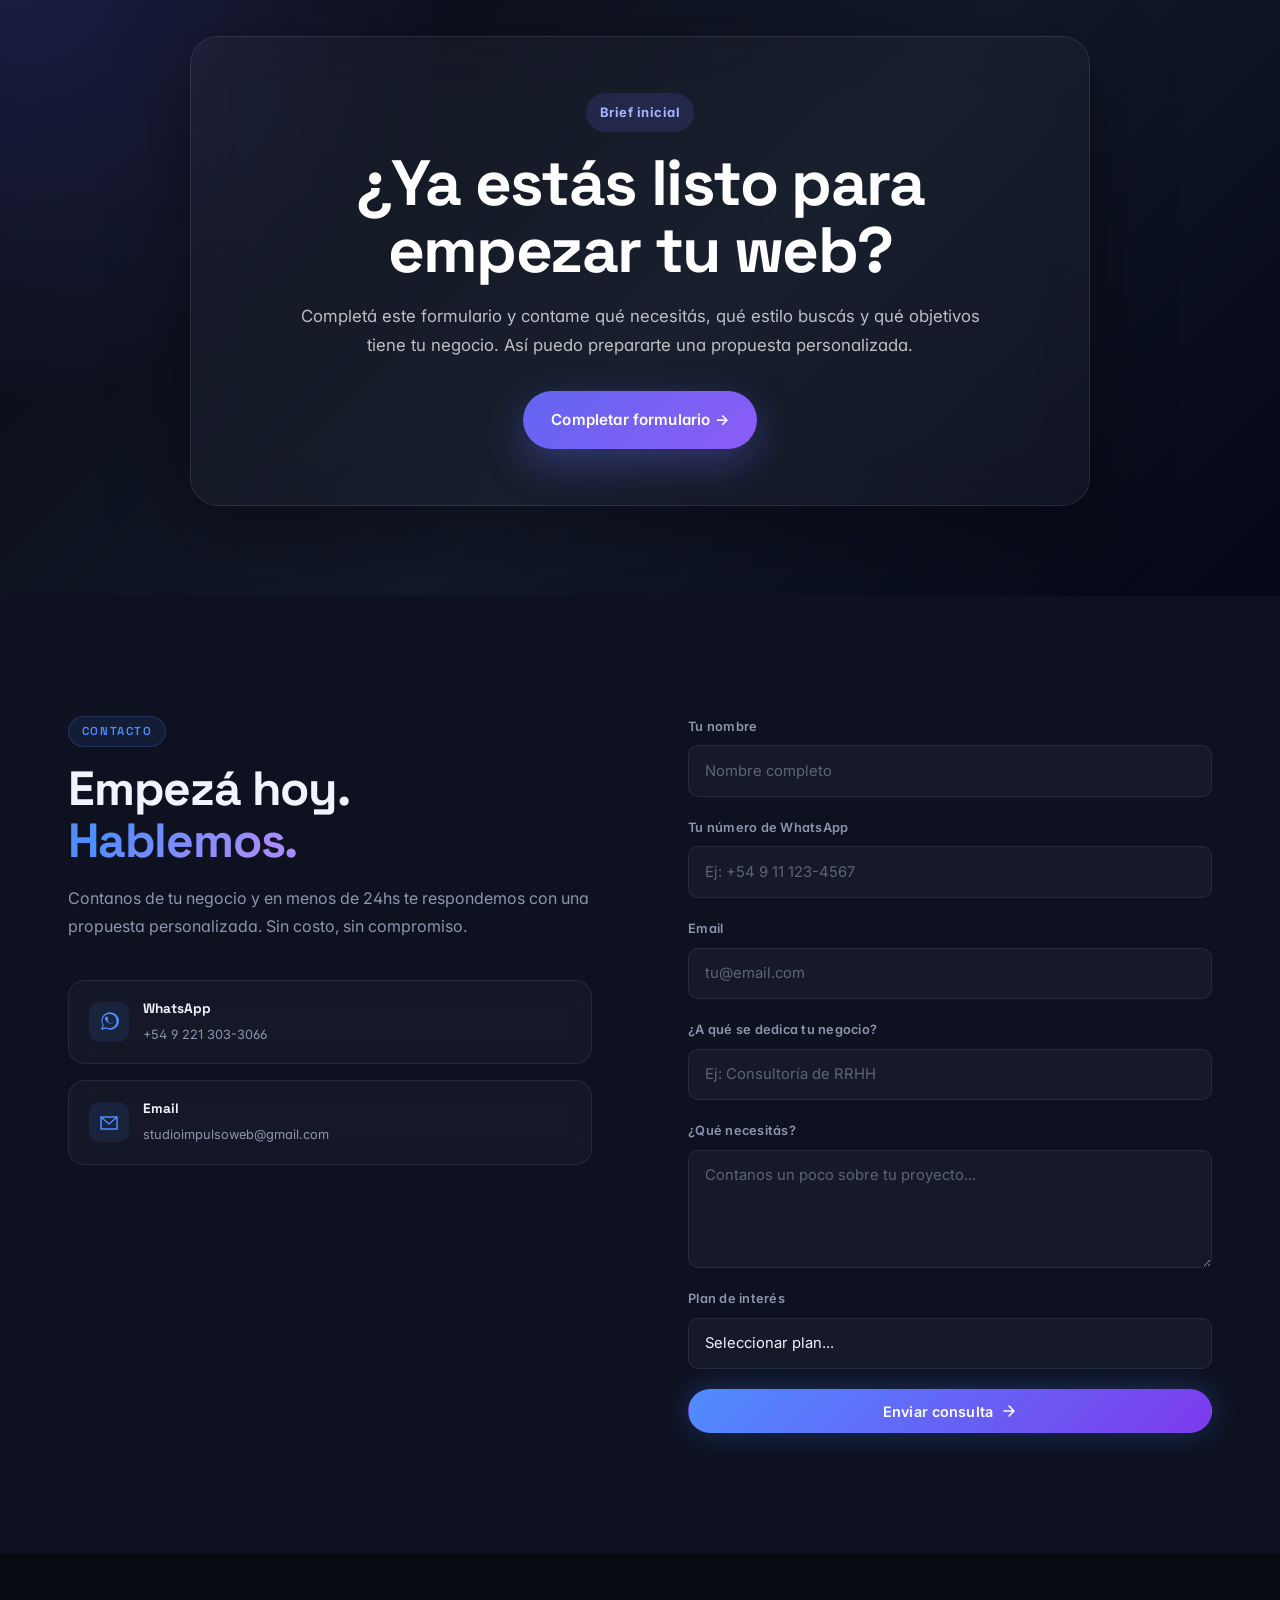
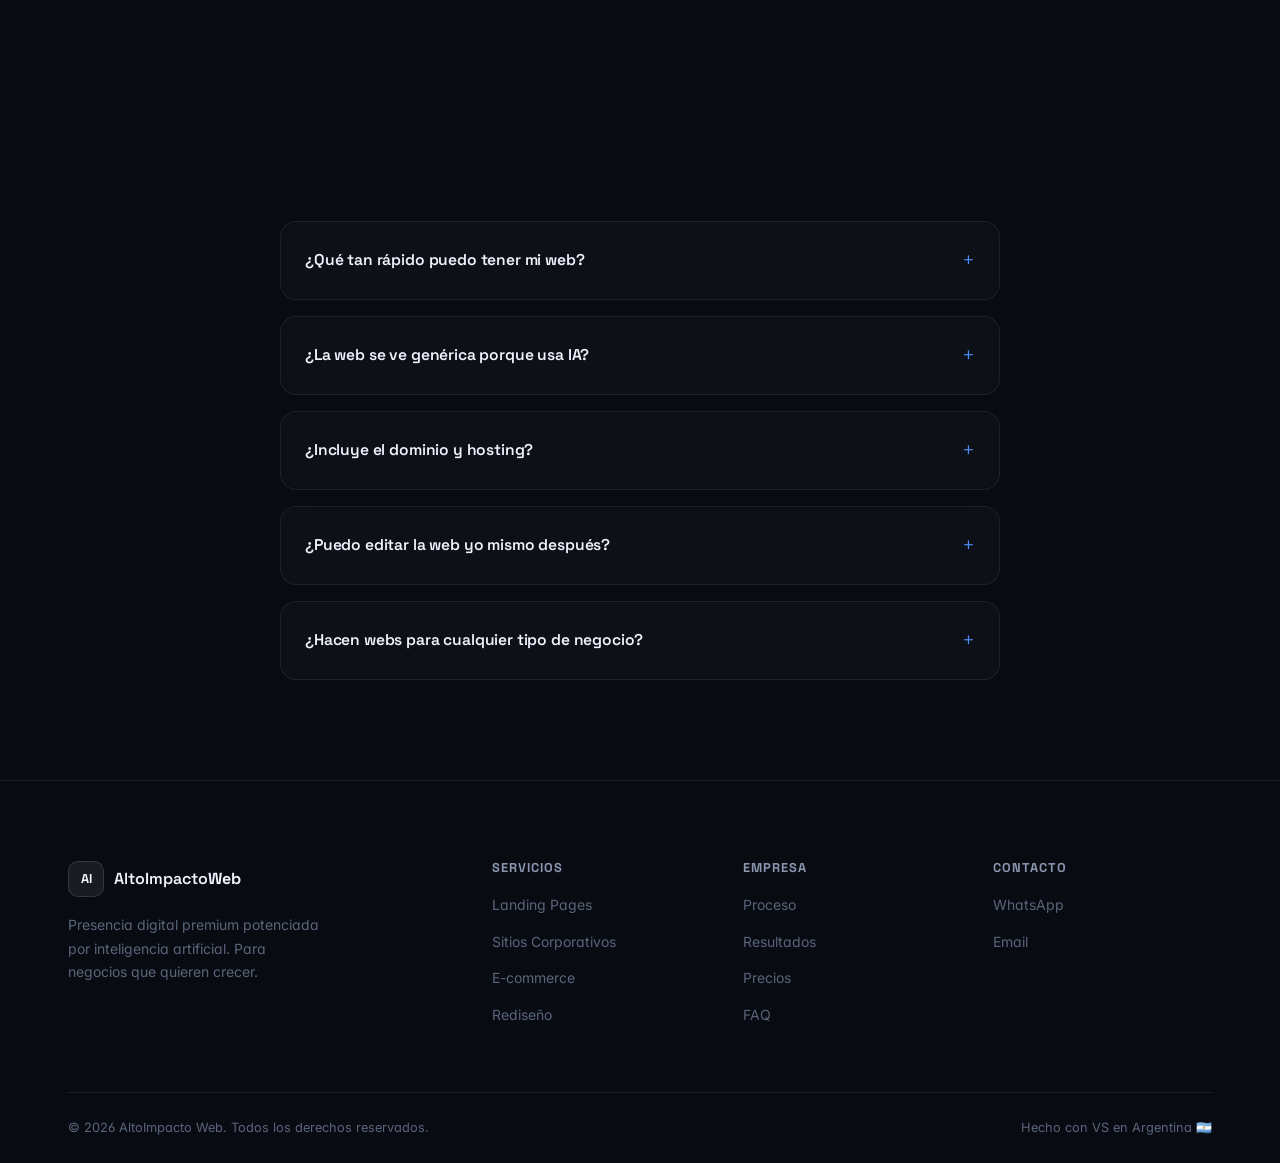
==== commit 50977362: "feat: vanilla card-stack fan layout for portfolio section Replaced static portfolio-grid with an int" ====
--- a/nueva-web-editada/index.html
+++ b/nueva-web-editada/index.html
@@ -672,193 +672,7 @@
           </p>
         </div>
 
-        <div class="portfolio-grid">
-
-          <!-- ── Proyecto: Turnos Padel PRO ── -->
-          <article class="portfolio-card reveal" data-delay="0">
-            <div class="browser-mockup">
-              <div class="browser-bar">
-                <div class="browser-dots">
-                  <span></span><span></span><span></span>
-                </div>
-                <div class="browser-url">turnospadelpro.vercel.app</div>
-              </div>
-              <div class="browser-screen">
-                <img
-                  src="img/proyecto-padelpro.jpg"
-                  alt="Turnos Padel PRO — Sistema de reservas online"
-                  loading="lazy"
-                />
-              </div>
-            </div>
-            <div class="portfolio-info">
-              <div class="portfolio-tags">
-                <span class="tag">Sistema de Reservas</span>
-                <span class="tag">Deporte</span>
-                <span class="tag">App Web</span>
-              </div>
-              <h3 class="portfolio-title">Turnos Padel PRO</h3>
-              <p class="portfolio-desc">
-                Plataforma de reservas online para canchas de pádel. Sistema de
-                gestión de turnos, panel admin y experiencia mobile-first.
-              </p>
-              <div class="portfolio-actions">
-                <a
-                  href="https://turnospadelpro.vercel.app/"
-                  class="portfolio-link"
-                  target="_blank"
-                  rel="noopener"
-                >
-                  Ver proyecto
-                  <svg width="14" height="14" viewBox="0 0 14 14" fill="none" aria-hidden="true">
-                    <path d="M2 7h10M7 2l5 5-5 5" stroke="currentColor" stroke-width="1.5" stroke-linecap="round" stroke-linejoin="round"/>
-                  </svg>
-                </a>
-                <button
-                  class="portfolio-demo-btn"
-                  onclick="openDemoModal()"
-                  type="button"
-                  aria-label="Ver demo interactiva de Turnos Padel PRO"
-                >
-                  Ver demo interactiva →
-                </button>
-              </div>
-            </div>
-          </article>
-
-          <!-- ── Proyecto: Matilde Empanadas ── -->
-          <article class="portfolio-card reveal" data-delay="100">
-            <div class="browser-mockup">
-              <div class="browser-bar">
-                <div class="browser-dots">
-                  <span></span><span></span><span></span>
-                </div>
-                <div class="browser-url">matilde-empanadas.vercel.app</div>
-              </div>
-              <div class="browser-screen">
-                <img
-                  src="img/proyecto-matilde.jpg"
-                  alt="Matilde Empanadas — Web de empanadas al disco y vinos"
-                  loading="lazy"
-                />
-              </div>
-            </div>
-            <div class="portfolio-info">
-              <div class="portfolio-tags">
-                <span class="tag">Gastronomía</span>
-                <span class="tag">Delivery</span>
-                <span class="tag">Landing Page</span>
-              </div>
-              <h3 class="portfolio-title">Matilde Empanadas</h3>
-              <p class="portfolio-desc">
-                Web para empanadas artesanales al disco, vinos y dips. Pedidos
-                por WhatsApp con doble sucursal: La Plata y Citybell.
-              </p>
-              <div class="portfolio-actions">
-                <a
-                  href="https://matilde-empanadas.vercel.app/"
-                  class="portfolio-link"
-                  target="_blank"
-                  rel="noopener"
-                >
-                  Ver proyecto
-                  <svg width="14" height="14" viewBox="0 0 14 14" fill="none" aria-hidden="true">
-                    <path d="M2 7h10M7 2l5 5-5 5" stroke="currentColor" stroke-width="1.5" stroke-linecap="round" stroke-linejoin="round"/>
-                  </svg>
-                </a>
-              </div>
-            </div>
-          </article>
-
-          <!-- ── Proyecto: Arquitectura GR ── -->
-          <article class="portfolio-card reveal" data-delay="200">
-            <div class="browser-mockup">
-              <div class="browser-bar">
-                <div class="browser-dots">
-                  <span></span><span></span><span></span>
-                </div>
-                <div class="browser-url">arquitectura-gr.vercel.app</div>
-              </div>
-              <div class="browser-screen">
-                <img
-                  src="img/proyecto-arquitectura-gr.jpg"
-                  alt="arq.estudio.gr — Estudio de arquitectura y diseño"
-                  loading="lazy"
-                />
-              </div>
-            </div>
-            <div class="portfolio-info">
-              <div class="portfolio-tags">
-                <span class="tag">Arquitectura</span>
-                <span class="tag">Estudio Profesional</span>
-                <span class="tag">Portfolio</span>
-              </div>
-              <h3 class="portfolio-title">arq.estudio.gr</h3>
-              <p class="portfolio-desc">
-                Sitio para estudio de arquitectura y diseño. Showcase de obras,
-                formulario de consulta y presentación de la Arq. Giannina Ricci.
-              </p>
-              <div class="portfolio-actions">
-                <a
-                  href="https://arquitectura-gr.vercel.app/"
-                  class="portfolio-link"
-                  target="_blank"
-                  rel="noopener"
-                >
-                  Ver proyecto
-                  <svg width="14" height="14" viewBox="0 0 14 14" fill="none" aria-hidden="true">
-                    <path d="M2 7h10M7 2l5 5-5 5" stroke="currentColor" stroke-width="1.5" stroke-linecap="round" stroke-linejoin="round"/>
-                  </svg>
-                </a>
-              </div>
-            </div>
-          </article>
-
-          <!-- ── Proyecto: El Chacarero ── -->
-          <article class="portfolio-card reveal" data-delay="300">
-            <div class="browser-mockup">
-              <div class="browser-bar">
-                <div class="browser-dots">
-                  <span></span><span></span><span></span>
-                </div>
-                <div class="browser-url">el-chacarero.vercel.app</div>
-              </div>
-              <div class="browser-screen">
-                <img
-                  src="img/proyecto-el-chacarero.jpg"
-                  alt="El Chacarero — Productos Regionales"
-                  loading="lazy"
-                />
-              </div>
-            </div>
-            <div class="portfolio-info">
-              <div class="portfolio-tags">
-                <span class="tag">Productos Regionales</span>
-                <span class="tag">E-commerce</span>
-                <span class="tag">Landing Page</span>
-              </div>
-              <h3 class="portfolio-title">El Chacarero</h3>
-              <p class="portfolio-desc">
-                Web para tienda de productos regionales. Presentación de
-                catálogo y canal de contacto directo con el productor.
-              </p>
-              <div class="portfolio-actions">
-                <a
-                  href="https://el-chacarero.vercel.app/"
-                  class="portfolio-link"
-                  target="_blank"
-                  rel="noopener"
-                >
-                  Ver proyecto
-                  <svg width="14" height="14" viewBox="0 0 14 14" fill="none" aria-hidden="true">
-                    <path d="M2 7h10M7 2l5 5-5 5" stroke="currentColor" stroke-width="1.5" stroke-linecap="round" stroke-linejoin="round"/>
-                  </svg>
-                </a>
-              </div>
-            </div>
-          </article>
-
-        </div>
+        <div id="cstack-root" class="cstack-container"></div>
       </div>
     </section>
 
@@ -1454,6 +1268,7 @@
     </button>
 
     <script src="js/main.js"></script>
+    <script src="js/card-stack.js" defer></script>
     <script src="js/aurora.js" defer></script>
 
     <!-- ── Modal: Demo interactiva Turnos Padel PRO ── -->
--- a/nueva-web-editada/css/main.css
+++ b/nueva-web-editada/css/main.css
@@ -1306,4 +1306,198 @@
   .hero-actions {
     align-items: center !important;
   }
+}
+
+/* ── CARD STACK ──────────────────────────────────────────── */
+.cstack-container {
+  width: 100%;
+  margin-top: 2rem;
+}
+
+.cstack-stage {
+  position: relative;
+  width: 100%;
+  height: 420px;
+  perspective: 1100px;
+  outline: none;
+  -webkit-tap-highlight-color: transparent;
+  display: flex;
+  align-items: flex-end;
+  justify-content: center;
+}
+
+.cstack-wash {
+  position: absolute;
+  inset-x: 0;
+  margin-inline: auto;
+  border-radius: 50%;
+  pointer-events: none;
+}
+
+.cstack-wash--top {
+  top: 24px;
+  width: 70%;
+  height: 192px;
+  background: rgba(0, 0, 0, 0.05);
+  filter: blur(48px);
+}
+
+.cstack-wash--bot {
+  bottom: 0;
+  width: 76%;
+  height: 160px;
+  background: rgba(0, 0, 0, 0.12);
+  filter: blur(48px);
+}
+
+.cstack-card {
+  position: absolute;
+  bottom: 0;
+  left: 50%;          /* JS applies translateX(-halfW + fanOffset) */
+  width: min(520px, 82vw);
+  height: 320px;
+  border-radius: 20px;
+  overflow: hidden;
+  border: 2px solid rgba(255, 255, 255, 0.08);
+  box-shadow: 0 20px 60px rgba(0, 0, 0, 0.45);
+  will-change: transform;
+  user-select: none;
+  -webkit-user-select: none;
+  transition:
+    transform 0.42s cubic-bezier(0.16, 1, 0.3, 1),
+    opacity   0.32s ease;
+  transform-style: preserve-3d;
+}
+
+.cstack-card__img {
+  position: absolute;
+  inset: 0;
+}
+
+.cstack-card__img img {
+  width: 100%;
+  height: 100%;
+  object-fit: cover;
+  pointer-events: none;
+  display: block;
+}
+
+.cstack-card__grad {
+  position: absolute;
+  inset: 0;
+  background: linear-gradient(
+    to top,
+    rgba(0, 0, 0, 0.78) 0%,
+    rgba(0, 0, 0, 0.12) 55%,
+    transparent 100%
+  );
+  pointer-events: none;
+}
+
+.cstack-card__body {
+  position: relative;
+  z-index: 10;
+  display: flex;
+  flex-direction: column;
+  justify-content: flex-end;
+  height: 100%;
+  padding: 1.2rem 1.4rem;
+}
+
+.cstack-card__tags {
+  display: flex;
+  flex-wrap: wrap;
+  gap: 0.35rem;
+  margin-bottom: 0.45rem;
+}
+
+.cstack-card__tags span {
+  font-family: var(--font-body);
+  font-size: 0.67rem;
+  font-weight: 600;
+  letter-spacing: 0.05em;
+  text-transform: uppercase;
+  color: rgba(255, 255, 255, 0.75);
+  background: rgba(255, 255, 255, 0.08);
+  backdrop-filter: blur(8px);
+  -webkit-backdrop-filter: blur(8px);
+  border: 1px solid rgba(255, 255, 255, 0.12);
+  padding: 0.18rem 0.5rem;
+  border-radius: 5px;
+}
+
+.cstack-card__title {
+  font-family: var(--font-display);
+  font-size: 1.2rem;
+  font-weight: 600;
+  color: #fff;
+  margin: 0 0 0.25rem;
+  white-space: nowrap;
+  overflow: hidden;
+  text-overflow: ellipsis;
+  line-height: 1.3;
+}
+
+.cstack-card__desc {
+  font-family: var(--font-body);
+  font-size: 0.78rem;
+  line-height: 1.5;
+  color: rgba(255, 255, 255, 0.7);
+  display: -webkit-box;
+  -webkit-line-clamp: 2;
+  -webkit-box-orient: vertical;
+  overflow: hidden;
+  margin: 0 0 0.65rem;
+}
+
+.cstack-card__cta {
+  display: inline-flex;
+  align-items: center;
+  gap: 0.35rem;
+  font-family: var(--font-body);
+  font-size: 0.8rem;
+  font-weight: 600;
+  color: var(--accent);
+  text-decoration: none;
+  transition: gap 0.2s ease, opacity 0.2s ease;
+}
+
+.cstack-card__cta:hover {
+  gap: 0.55rem;
+  opacity: 0.82;
+}
+
+/* Dot navigation */
+.cstack-dots {
+  display: flex;
+  align-items: center;
+  justify-content: center;
+  gap: 0.5rem;
+  margin-top: 1.5rem;
+}
+
+.cstack-dot {
+  width: 8px;
+  height: 8px;
+  border-radius: 50%;
+  border: none;
+  background: rgba(255, 255, 255, 0.2);
+  cursor: pointer;
+  padding: 0;
+  flex-shrink: 0;
+  transition: background 0.2s ease, transform 0.2s ease;
+}
+
+.cstack-dot:hover:not(.is-active) {
+  background: rgba(255, 255, 255, 0.45);
+}
+
+.cstack-dot.is-active {
+  background: var(--accent);
+  transform: scale(1.35);
+}
+
+@media (max-width: 600px) {
+  .cstack-stage { height: 360px; }
+  .cstack-card  { height: 260px; }
 }
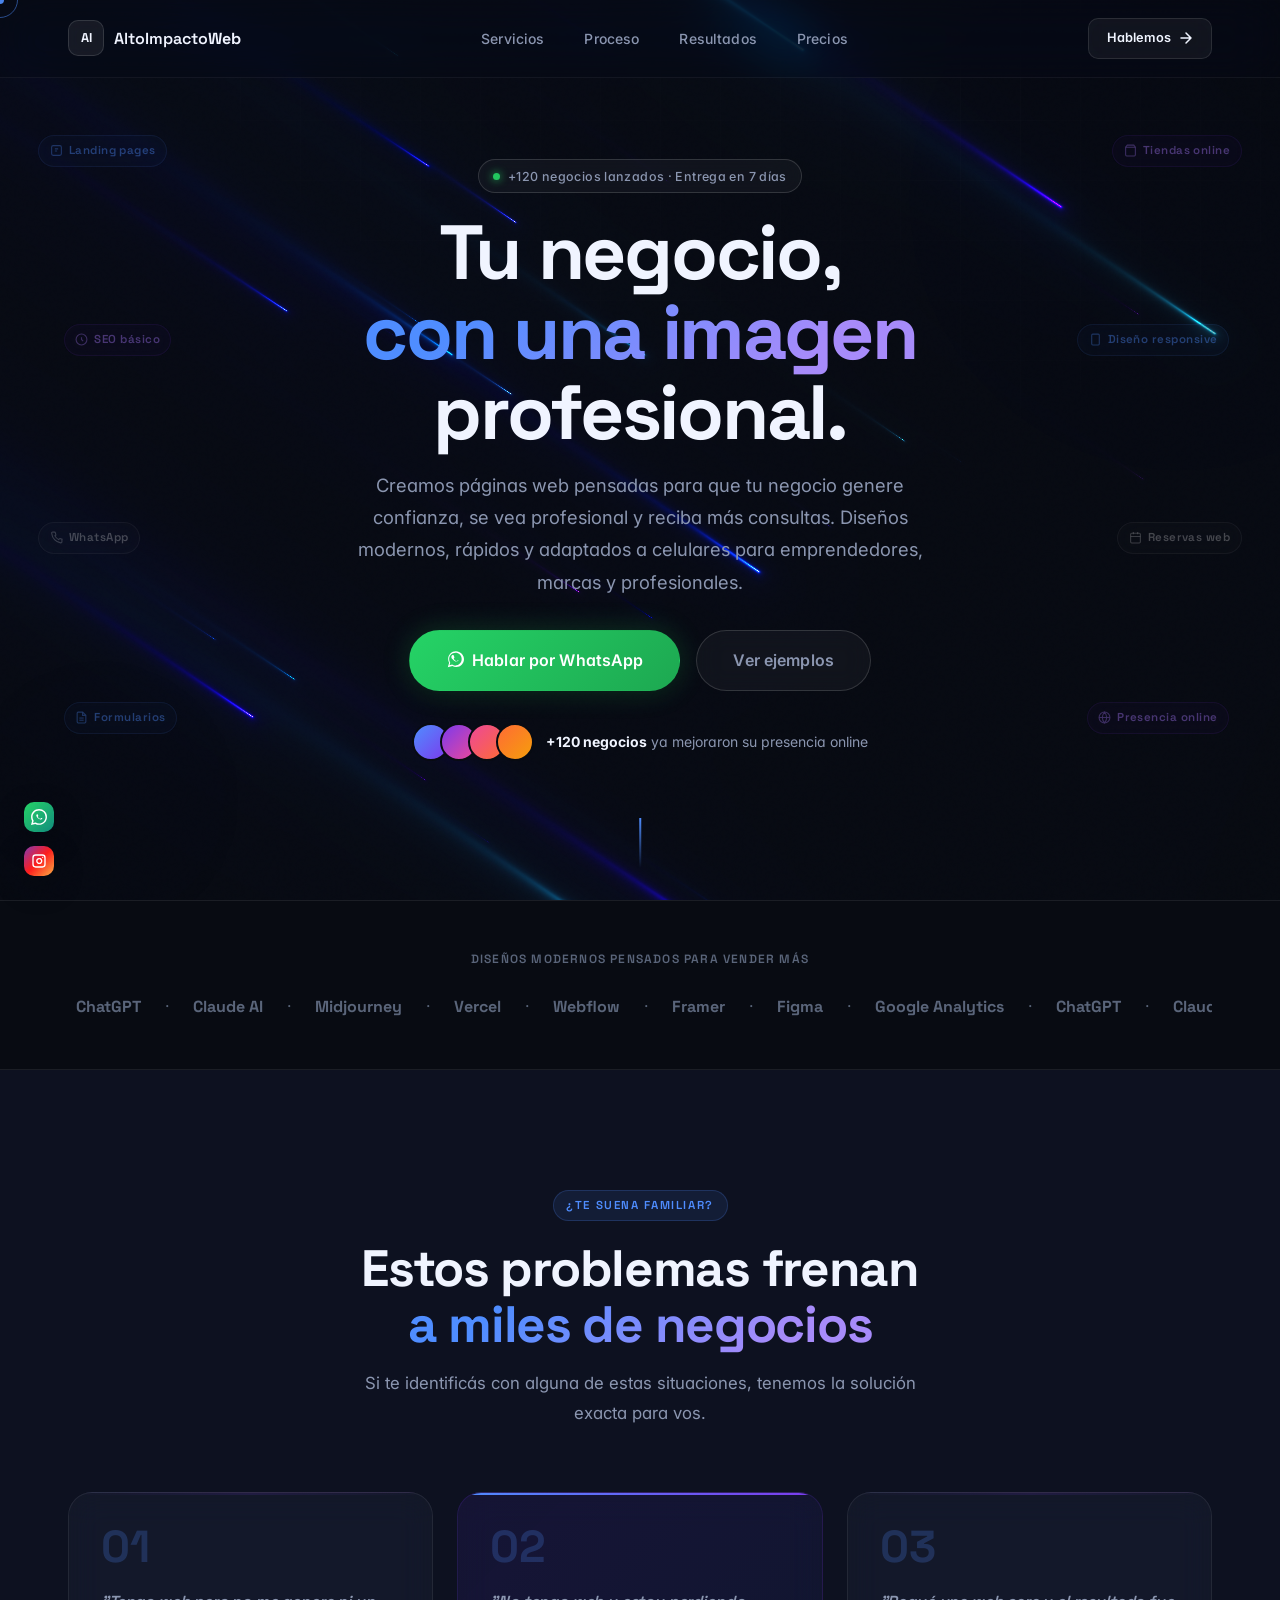
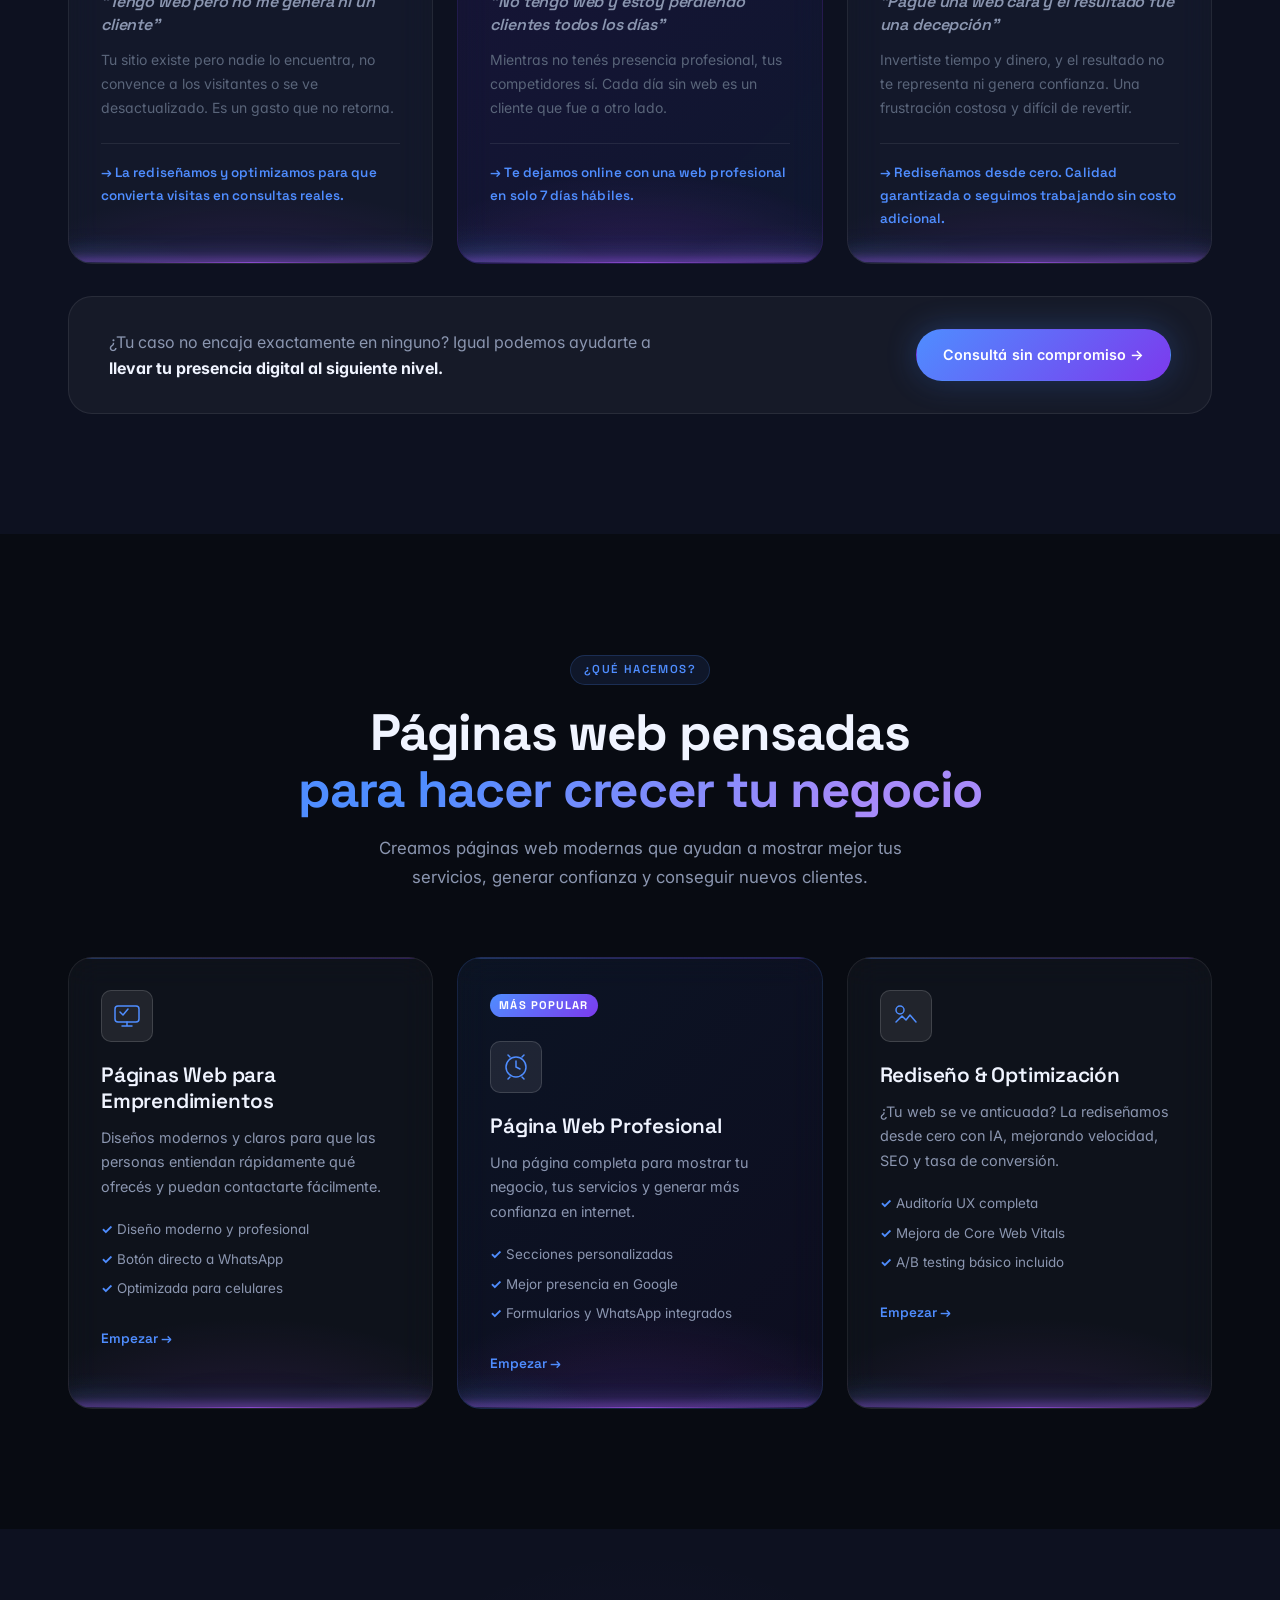
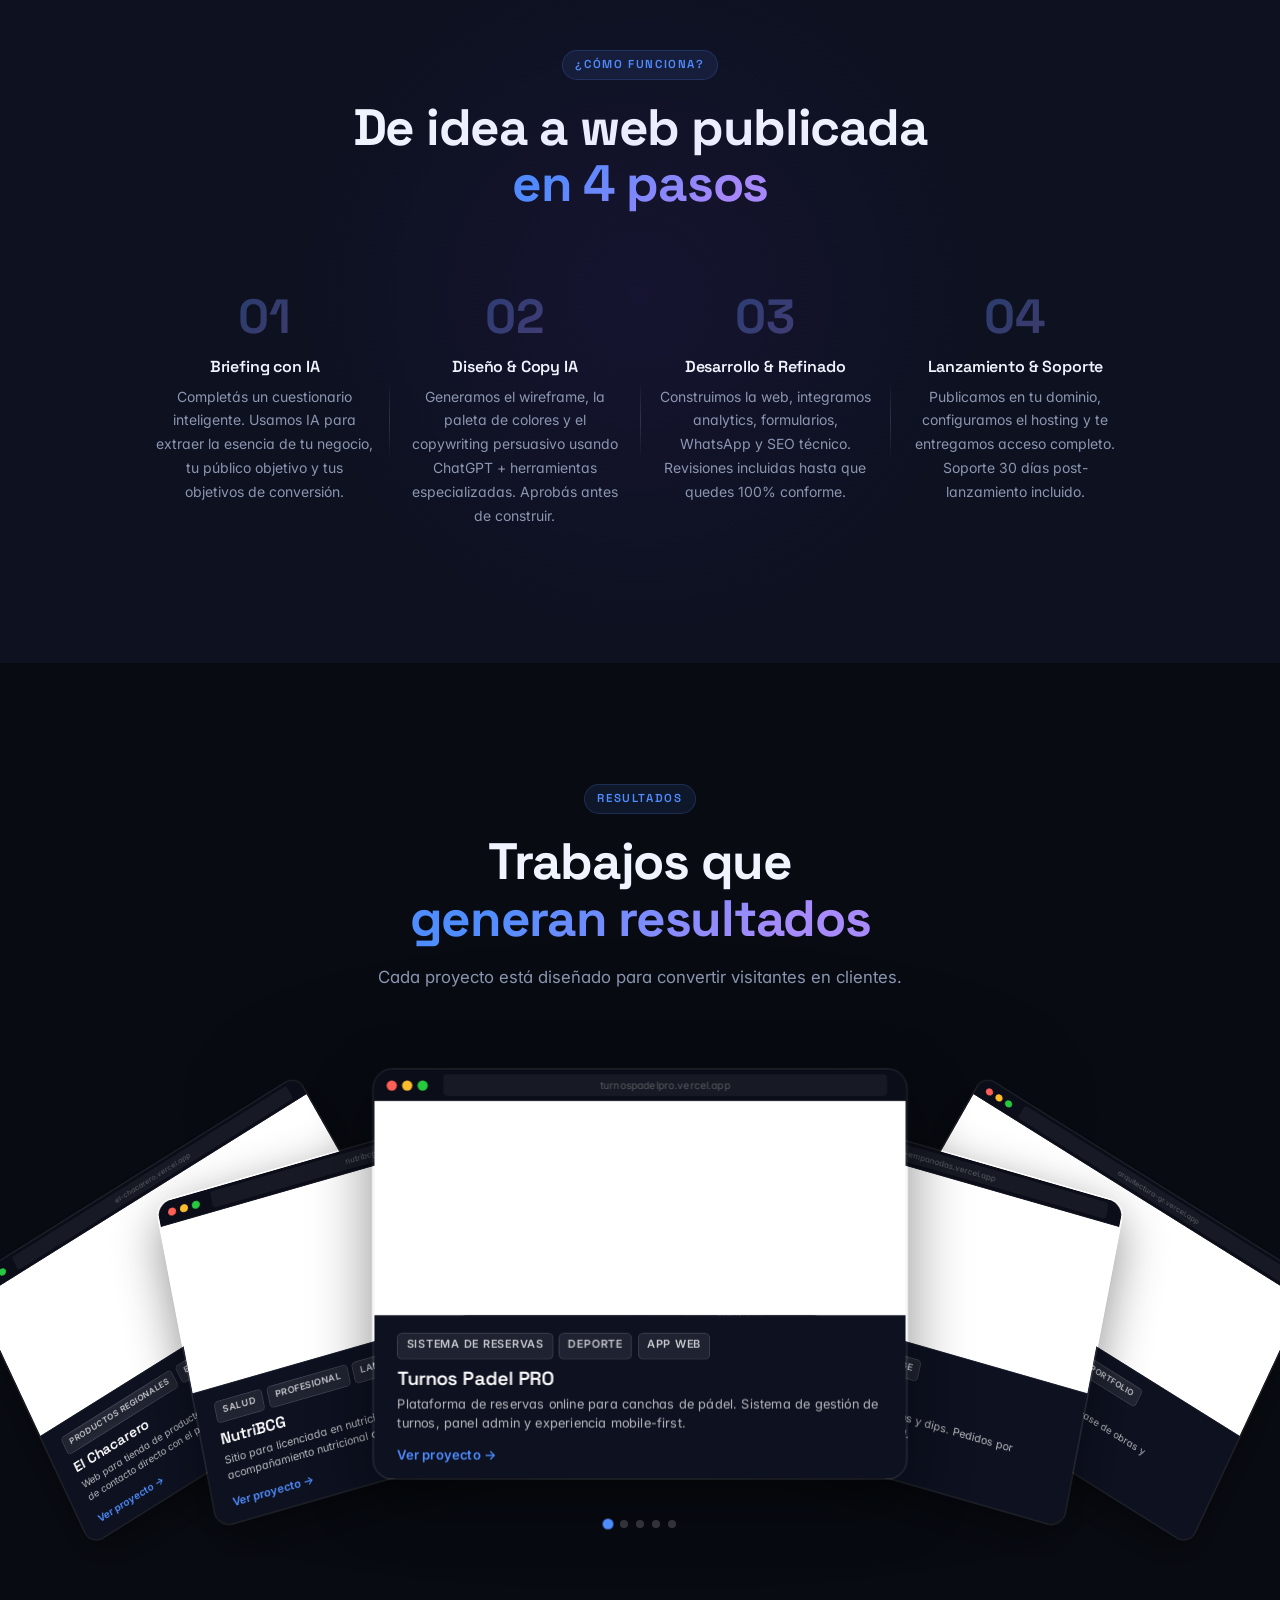
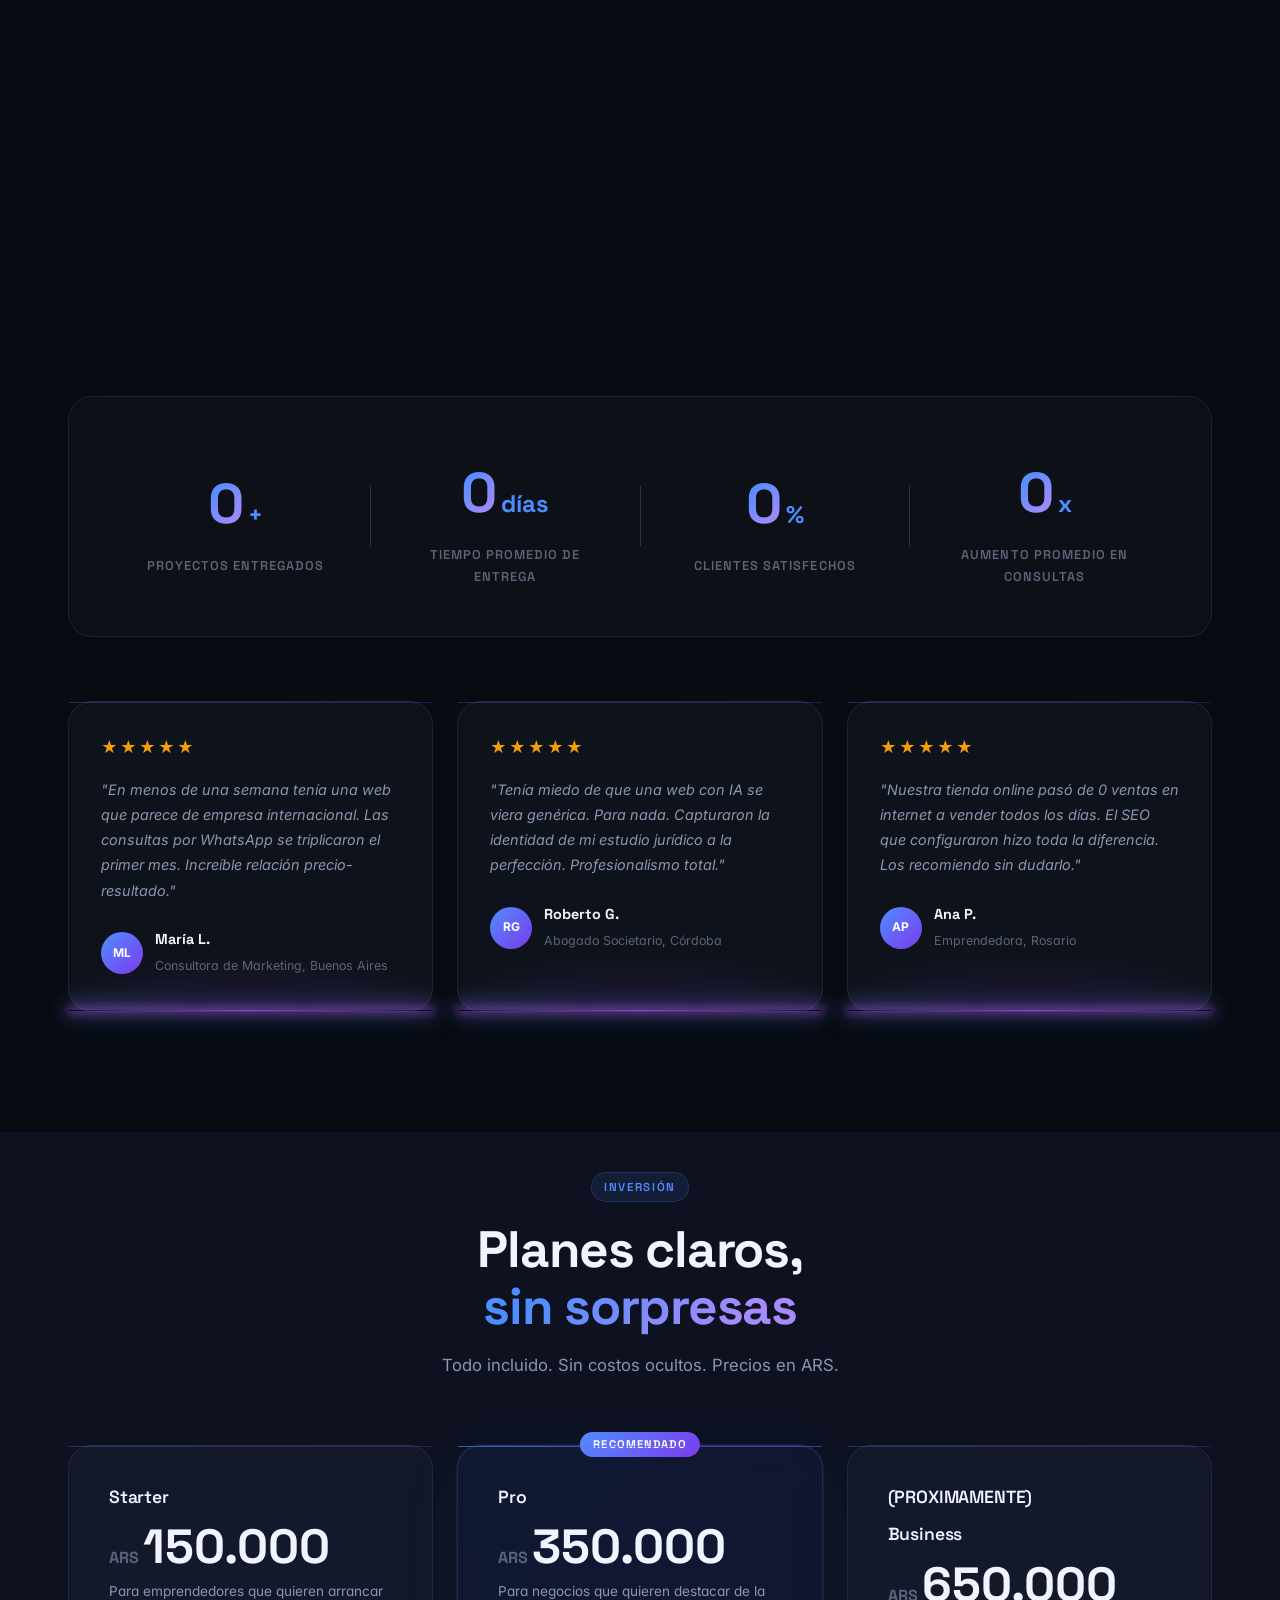
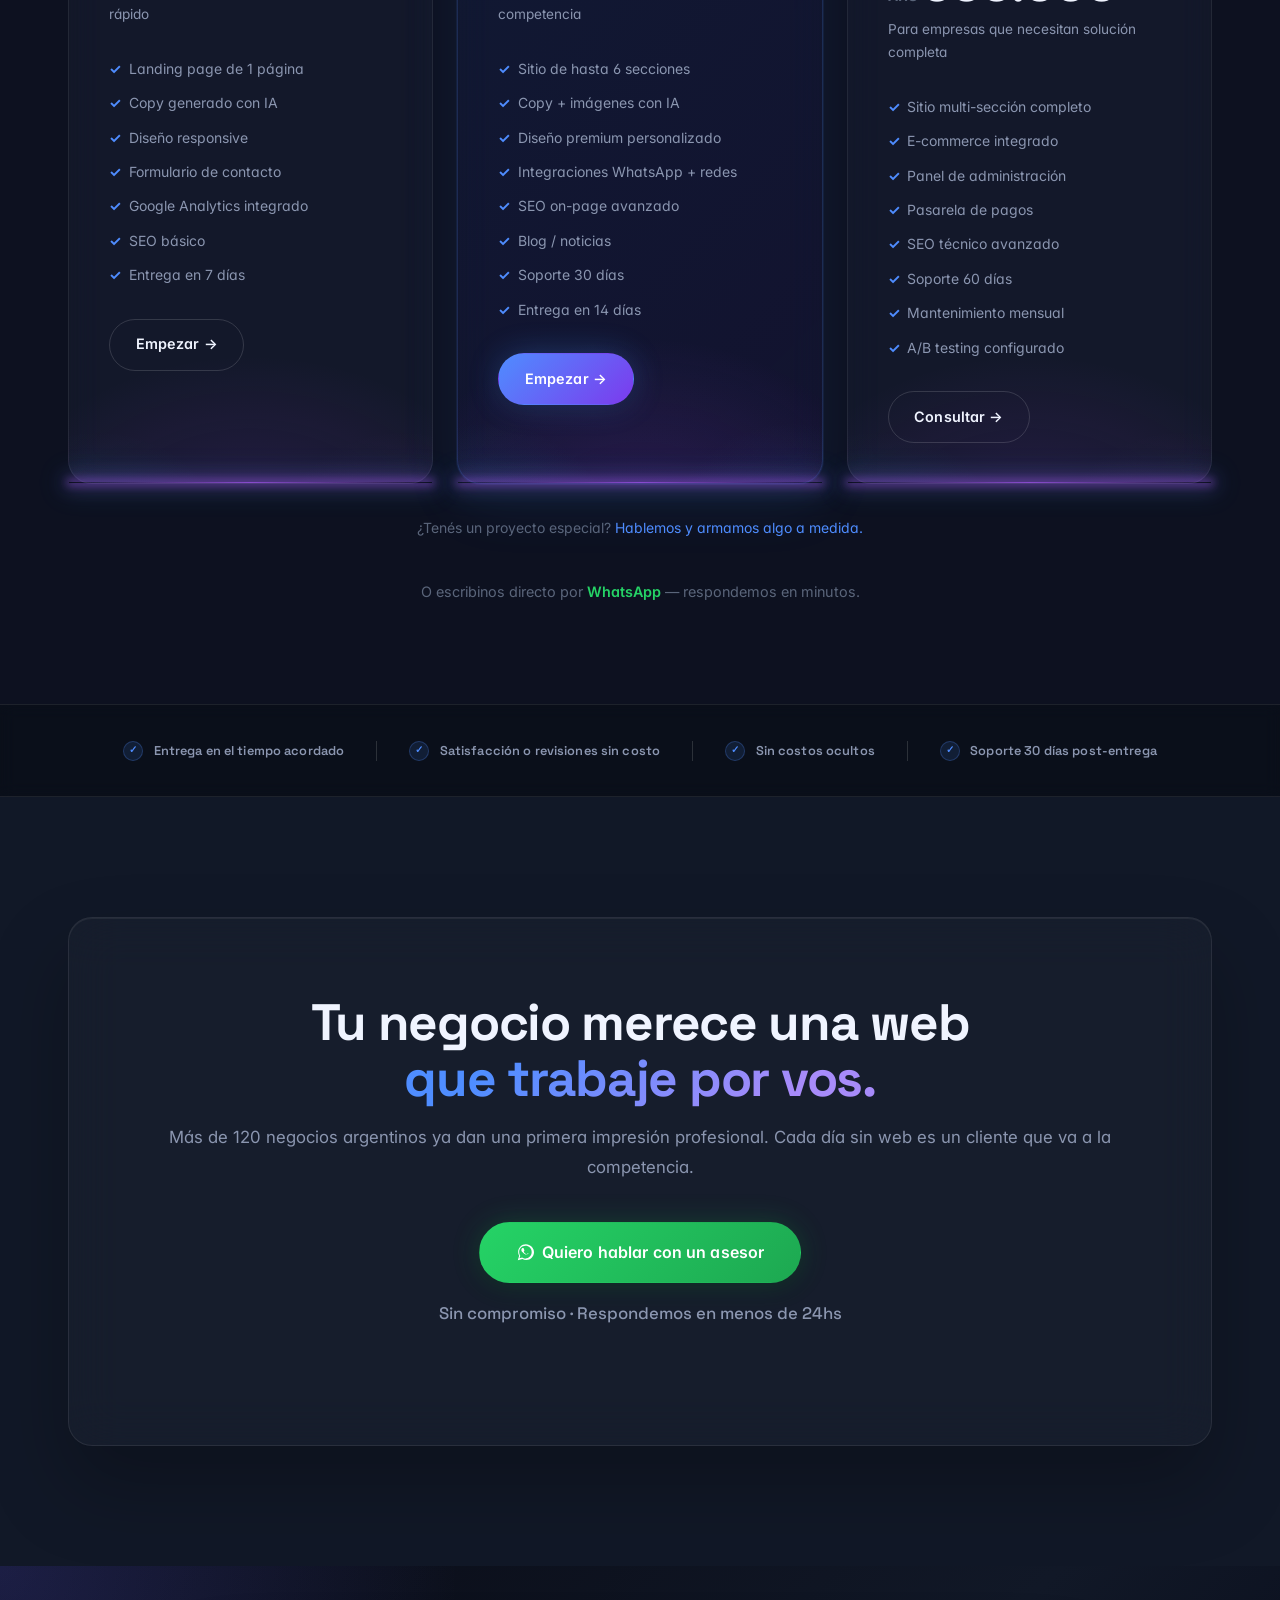
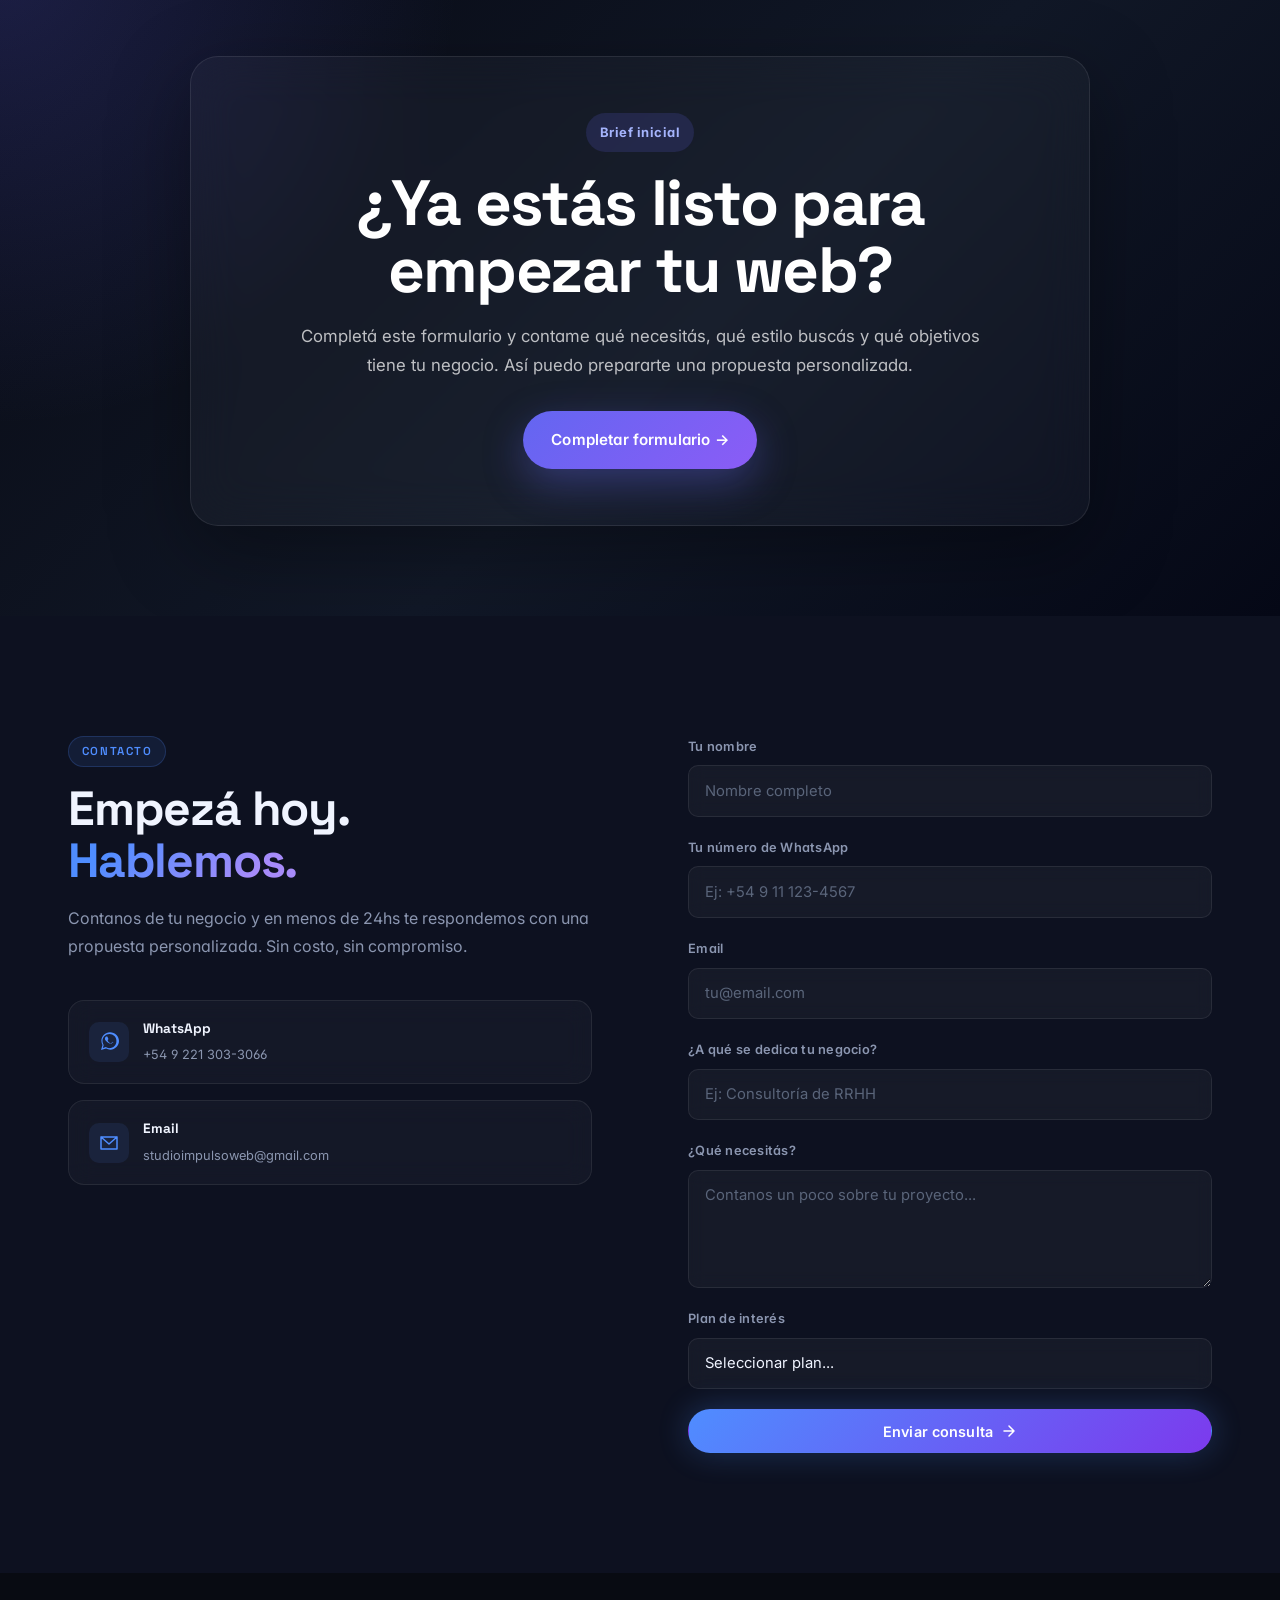
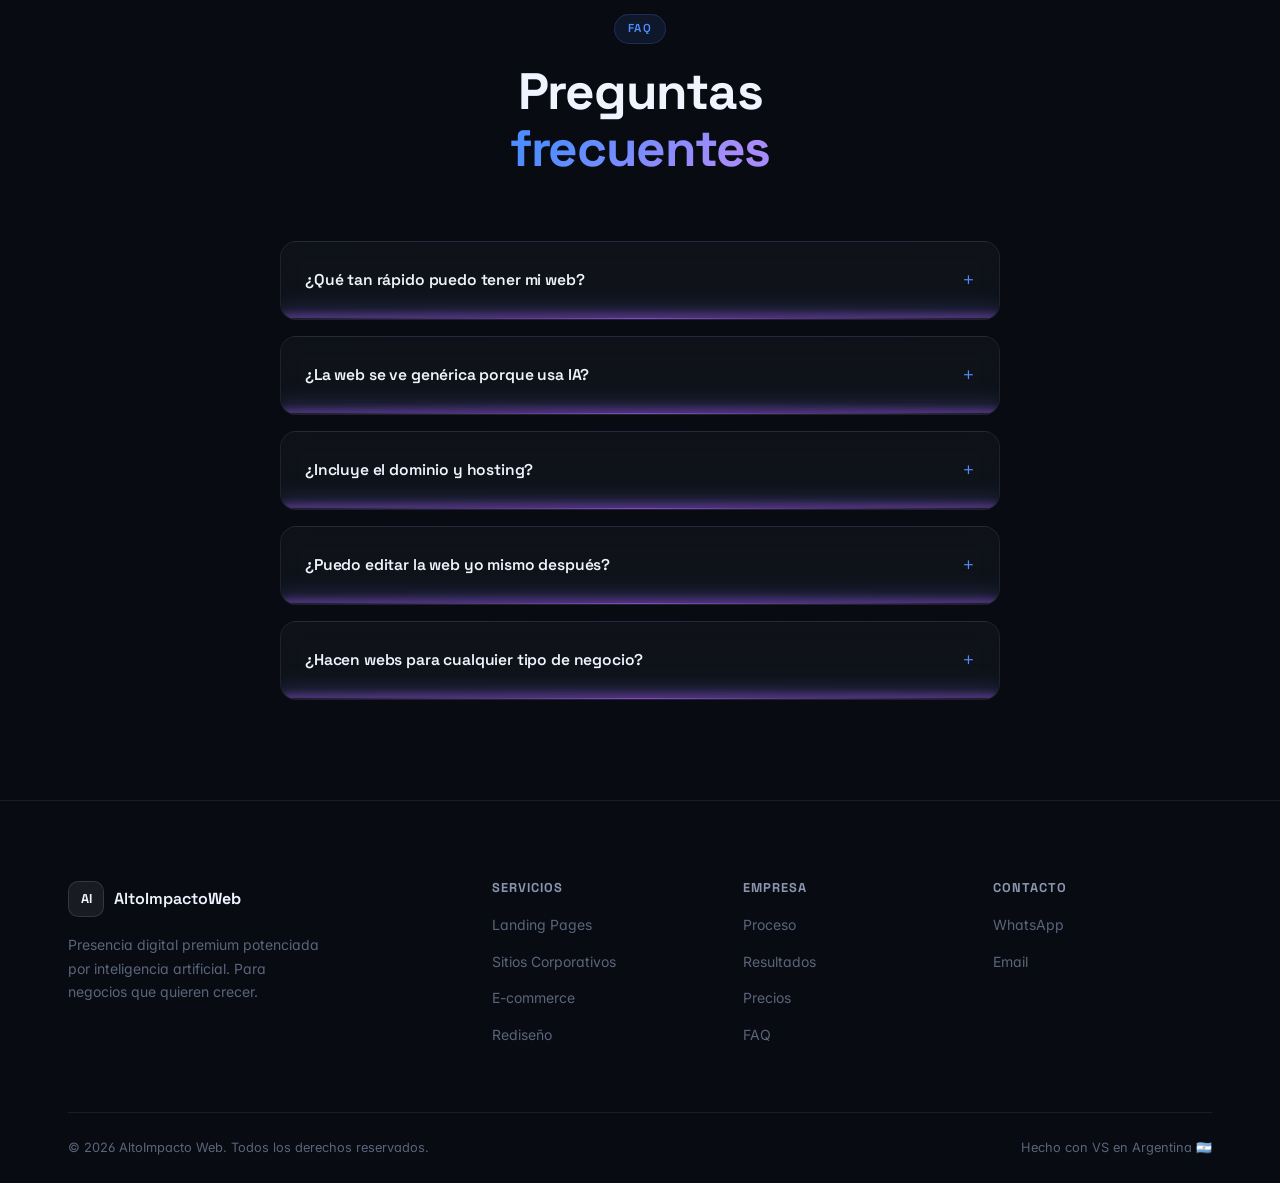
==== commit 91db566d: "feat: precios en ARS + gradient card effect en todas las cards - Precios actualizados a ARS: Starter" ====
--- a/nueva-web-editada/index.html
+++ b/nueva-web-editada/index.html
@@ -784,7 +784,7 @@
             Planes claros,<br /><em>sin sorpresas</em>
           </h2>
           <p class="section-desc reveal">
-            Todo incluido. Sin costos ocultos. Precios en USD.
+            Todo incluido. Sin costos ocultos. Precios en ARS.
           </p>
         </div>
 
@@ -793,8 +793,8 @@
             <div class="pricing-header">
               <h3>Starter</h3>
               <div class="pricing-price">
-                <span class="price-currency">USD</span>
-                <span class="price-amount">99</span>
+                <span class="price-currency">ARS</span>
+                <span class="price-amount">150.000</span>
               </div>
               <p>Para emprendedores que quieren arrancar rápido</p>
             </div>
@@ -818,8 +818,8 @@
             <div class="pricing-header">
               <h3>Pro</h3>
               <div class="pricing-price">
-                <span class="price-currency">USD</span>
-                <span class="price-amount">299</span>
+                <span class="price-currency">ARS</span>
+                <span class="price-amount">350.000</span>
               </div>
               <p>Para negocios que quieren destacar de la competencia</p>
             </div>
@@ -841,8 +841,8 @@
               <h3>(PROXIMAMENTE)</h3>
               <h3>Business</h3>
               <div class="pricing-price">
-                <span class="price-currency">USD</span>
-                <span class="price-amount">699</span>
+                <span class="price-currency">ARS</span>
+                <span class="price-amount">650.000</span>
               </div>
               <p>Para empresas que necesitan solución completa</p>
             </div>
@@ -1089,8 +1089,8 @@
               <label for="plan">Plan de interés</label>
               <select id="plan" name="plan" required>
                 <option value="">Seleccionar plan...</option>
-                <option value="starter">Starter — USD 99</option>
-                <option value="pro">Pro — USD 299</option>
+                <option value="starter">Starter — ARS 150.000</option>
+                <option value="pro">Pro — ARS 350.000</option>
                 <option value="business">Business — USD 699</option>
                 <option value="custom">Proyecto a medida</option>
               </select>
--- a/nueva-web-editada/css/main.css
+++ b/nueva-web-editada/css/main.css
@@ -47,7 +47,7 @@
   --ease-in-out: cubic-bezier(0.4, 0, 0.2, 1);
 }
 
-html { scroll-behavior: smooth; font-size: 16px; }
+html { scroll-behavior: smooth; font-size: 16px; overflow-x: hidden; }
 
 body {
   background: var(--bg);
@@ -56,6 +56,7 @@
   font-size: 1rem;
   line-height: 1.7;
   overflow-x: hidden;
+  max-width: 100vw;
   -webkit-font-smoothing: antialiased;
   -moz-osx-font-smoothing: grayscale;
   font-feature-settings: 'cv02', 'cv03', 'cv04', 'cv11';
@@ -1309,15 +1310,17 @@
 }
 
 /* ── CARD STACK ──────────────────────────────────────────── */
+.portfolio .section-header { margin-bottom: 0.25rem; }
+
 .cstack-container {
   width: 100%;
-  margin-top: 2rem;
+  margin-top: 0;
 }
 
 .cstack-stage {
   position: relative;
   width: 100%;
-  height: 420px;
+  height: 500px;
   perspective: 1100px;
   outline: none;
   -webkit-tap-highlight-color: transparent;
@@ -1355,7 +1358,7 @@
   bottom: 0;
   left: 50%;          /* JS applies translateX(-halfW + fanOffset) */
   width: min(520px, 82vw);
-  height: 320px;
+  height: 400px;
   border-radius: 20px;
   overflow: hidden;
   border: 2px solid rgba(255, 255, 255, 0.08);
@@ -1367,11 +1370,17 @@
     transform 0.42s cubic-bezier(0.16, 1, 0.3, 1),
     opacity   0.32s ease;
   transform-style: preserve-3d;
+  display: flex;
+  flex-direction: column;
 }
 
 .cstack-card__img {
-  position: absolute;
-  inset: 0;
+  position: relative;
+  width: 100%;
+  height: 60%;
+  flex-shrink: 0;
+  overflow: hidden;
+  background: #0a0c14;
 }
 
 .cstack-card__img img {
@@ -1383,25 +1392,142 @@
 }
 
 .cstack-card__grad {
+  display: none;
+}
+
+/* ── Browser chrome bar ──────────────────────────────────── */
+.cstack-browser-bar {
+  position: relative;
+  z-index: 3;
+  display: flex;
+  align-items: center;
+  gap: 0.55rem;
+  height: 30px;
+  padding: 0 0.75rem;
+  background: rgba(12, 15, 25, 0.98);
+  border-bottom: 1px solid rgba(255, 255, 255, 0.07);
+  flex-shrink: 0;
+}
+
+.cstack-browser-dots {
+  display: flex;
+  gap: 5px;
+  align-items: center;
+  flex-shrink: 0;
+}
+
+.cstack-browser-dots span {
+  width: 10px;
+  height: 10px;
+  border-radius: 50%;
+  display: block;
+  flex-shrink: 0;
+}
+
+.cstack-browser-url {
+  flex: 1;
+  text-align: center;
+  font-size: 0.62rem;
+  font-family: var(--font-body);
+  color: rgba(255, 255, 255, 0.28);
+  white-space: nowrap;
+  overflow: hidden;
+  text-overflow: ellipsis;
+  background: rgba(255, 255, 255, 0.05);
+  border-radius: 4px;
+  padding: 2px 10px;
+  margin: 0 0.4rem;
+}
+
+/* ── iframe scaling wrapper ──────────────────────────────── */
+.cstack-iframe-wrap {
+  position: absolute;
+  top: 30px; /* below browser bar */
+  left: 0;
+  transform-origin: top left;
+  overflow: hidden;
+  pointer-events: none;
+  opacity: 0;
+  transition: opacity 0.5s ease;
+}
+
+.cstack-iframe {
+  border: none;
+  display: block;
+  background: #fff;
+}
+
+/* ── static placeholder (fades out after iframe loads) ───── */
+.cstack-iframe-placeholder {
+  position: absolute;
+  top: 30px; /* below browser bar */
+  left: 0;
+  width: 100%;
+  height: calc(100% - 30px);
+  object-fit: cover;
+  object-position: top;
+  pointer-events: none;
+  display: block;
+}
+
+/* ── overlay — blocks scroll/interaction by default ────── */
+.cstack-iframe-overlay {
   position: absolute;
   inset: 0;
-  background: linear-gradient(
-    to top,
-    rgba(0, 0, 0, 0.78) 0%,
-    rgba(0, 0, 0, 0.12) 55%,
-    transparent 100%
-  );
+  z-index: 10;
+  background: transparent;
+  cursor: pointer;
+}
+
+/* Badge hint on the active (centered) card */
+.cstack-card--active .cstack-iframe-overlay {
+  display: flex;
+  align-items: center;
+  justify-content: center;
+  transition: background 0.2s ease;
+}
+
+.cstack-card--active .cstack-iframe-overlay:hover {
+  background: rgba(0, 0, 0, 0.10);
+}
+
+.cstack-card--active .cstack-iframe-overlay::after {
+  content: 'Clic para navegar →';
+  opacity: 0;
+  transform: translateY(5px);
+  transition: opacity 0.25s ease, transform 0.25s ease;
+  background: rgba(6, 8, 18, 0.80);
+  backdrop-filter: blur(14px);
+  -webkit-backdrop-filter: blur(14px);
+  color: rgba(255, 255, 255, 0.92);
+  font-size: 0.72rem;
+  font-family: var(--font-body);
+  font-weight: 600;
+  letter-spacing: 0.06em;
+  text-transform: uppercase;
+  padding: 0.45rem 1.15rem;
+  border-radius: 50px;
+  border: 1px solid rgba(255, 255, 255, 0.18);
+  white-space: nowrap;
   pointer-events: none;
+  box-shadow: 0 4px 16px rgba(0, 0, 0, 0.4);
+}
+
+.cstack-card--active .cstack-iframe-overlay:hover::after {
+  opacity: 1;
+  transform: translateY(0);
 }
 
 .cstack-card__body {
   position: relative;
-  z-index: 10;
   display: flex;
   flex-direction: column;
-  justify-content: flex-end;
-  height: 100%;
-  padding: 1.2rem 1.4rem;
+  justify-content: flex-start;
+  flex: 1 1 auto;
+  height: auto;
+  padding: 1rem 1.4rem 1.1rem;
+  background: var(--bg-2);
+  border-top: 1px solid rgba(255, 255, 255, 0.09);
 }
 
 .cstack-card__tags {
@@ -1428,14 +1554,12 @@
 
 .cstack-card__title {
   font-family: var(--font-display);
-  font-size: 1.2rem;
+  font-size: 1.15rem;
   font-weight: 600;
   color: #fff;
-  margin: 0 0 0.25rem;
-  white-space: nowrap;
-  overflow: hidden;
-  text-overflow: ellipsis;
-  line-height: 1.3;
+  margin: 0 0 0.3rem;
+  white-space: normal;
+  line-height: 1.25;
 }
 
 .cstack-card__desc {
@@ -1498,6 +1622,192 @@
 }
 
 @media (max-width: 600px) {
-  .cstack-stage { height: 360px; }
-  .cstack-card  { height: 260px; }
+  .cstack-stage { height: 420px; }
+  .cstack-card  { height: 330px; }
+}
+
+/* ── MOBILE PERFORMANCE ──────────────────────────────────── */
+/* Applied on any touch device regardless of screen width     */
+@media (pointer: coarse) {
+  /* Aurora is off on mobile → backdrop-filter no longer re-composites every
+     frame. Keep blur on key surfaces; remove only from low-priority elements
+     and reduce radius so the GPU layer cost stays manageable. */
+
+  /* Low-priority elements — solid bg is indistinguishable */
+  .form-group input,
+  .form-group textarea,
+  .form-group select  { backdrop-filter: none !important; -webkit-backdrop-filter: none !important; }
+  .contact-item       { backdrop-filter: none !important; -webkit-backdrop-filter: none !important; background: rgba(255,255,255,0.04) !important; }
+  .guarantee-strip    { backdrop-filter: none !important; -webkit-backdrop-filter: none !important; }
+  .stats-row          { backdrop-filter: none !important; -webkit-backdrop-filter: none !important; background: rgba(255,255,255,0.04) !important; }
+
+  /* Key surfaces — keep blur, reduce radius for lower GPU cost */
+  .navbar {
+    backdrop-filter: blur(16px) saturate(150%) !important;
+    -webkit-backdrop-filter: blur(16px) saturate(150%) !important;
+    background: rgba(8, 11, 18, 0.75) !important;
+    /* Remove backdrop-filter from the transition — animated blur = jank */
+    transition: background 0.3s, box-shadow 0.3s, padding 0.3s !important;
+  }
+  .service-card,
+  .pricing-card,
+  .problem-card,
+  .testimonial,
+  .faq-item {
+    backdrop-filter: blur(10px) !important;
+    -webkit-backdrop-filter: blur(10px) !important;
+  }
+  .cta-glass,
+  .brief-cta__content {
+    backdrop-filter: blur(12px) !important;
+    -webkit-backdrop-filter: blur(12px) !important;
+  }
+
+  /* Kill decorative float/orb animations — not visible value on mobile */
+  .hero-orb         { animation: none !important; }
+  .hchip            { animation: none !important; display: none !important; }
+  .hero-title-group { animation: none !important; }
+
+  /* Slow logo marquee slightly to reduce repaints */
+  .logos-slide      { animation-duration: 50s !important; }
+
+  /* Remove will-change on card stack — GPU layers waste mobile VRAM */
+  .cstack-card { will-change: auto; }
+
+  /* ── Card stack: image top / info panel bottom (mobile) ── */
+  .cstack-stage { height: 400px; }
+  .cstack-card  { height: 300px; }
+
+  .cstack-card__img {
+    height: 58%;
+  }
+
+  .cstack-card__body {
+    padding: 0.6rem 0.9rem 0.65rem;
+  }
+
+  .cstack-card__title {
+    font-size: 0.92rem;
+  }
+
+  .cstack-card__desc { display: none; }
+  .cstack-card__cta  { margin-top: 0.35rem; font-size: 0.75rem; }
+}
+
+/* ============================================================
+   GRADIENT CARD — glow inferior púrpura/cyan en todas las cards
+   (excluye portfolio que tiene su propio estilo)
+============================================================ */
+
+/* ── 1 · Fondo con radial glow en la base ─────────────────── */
+.service-card,
+.pricing-card,
+.testimonial,
+.problem-card,
+.faq-item {
+  background:
+    radial-gradient(ellipse 100% 40% at 50% 108%, rgba(161, 58, 229, 0.15) 0%, transparent 70%),
+    radial-gradient(ellipse 55% 28% at  8% 110%, rgba(56, 189, 248, 0.09) 0%, transparent 65%),
+    radial-gradient(ellipse 55% 28% at 92% 110%, rgba(172, 92, 255, 0.09) 0%, transparent 65%),
+    rgba(255, 255, 255, 0.03) !important;
+}
+
+.service-card:hover,
+.pricing-card:hover,
+.testimonial:hover,
+.problem-card:hover {
+  background:
+    radial-gradient(ellipse 100% 48% at 50% 108%, rgba(161, 58, 229, 0.24) 0%, transparent 70%),
+    radial-gradient(ellipse 55% 34% at  8% 110%, rgba(56, 189, 248, 0.15) 0%, transparent 65%),
+    radial-gradient(ellipse 55% 34% at 92% 110%, rgba(172, 92, 255, 0.15) 0%, transparent 65%),
+    rgba(255, 255, 255, 0.05) !important;
+}
+
+.faq-item[open] {
+  background:
+    radial-gradient(ellipse 100% 44% at 50% 108%, rgba(161, 58, 229, 0.19) 0%, transparent 70%),
+    radial-gradient(ellipse 55% 32% at  8% 110%, rgba(56, 189, 248, 0.11) 0%, transparent 65%),
+    radial-gradient(ellipse 55% 32% at 92% 110%, rgba(172, 92, 255, 0.11) 0%, transparent 65%),
+    rgba(255, 255, 255, 0.04) !important;
+}
+
+/* Variantes featured/highlight — mantienen su tinte + glow */
+.service-card--featured,
+.pricing-card--featured {
+  background:
+    radial-gradient(ellipse 100% 44% at 50% 108%, rgba(161, 58, 229, 0.19) 0%, transparent 70%),
+    radial-gradient(ellipse 55% 30% at  8% 110%, rgba(56, 189, 248, 0.13) 0%, transparent 65%),
+    radial-gradient(ellipse 55% 30% at 92% 110%, rgba(79, 141, 255, 0.13) 0%, transparent 65%),
+    linear-gradient(135deg, rgba(79, 141, 255, 0.07) 0%, rgba(124, 58, 237, 0.06) 100%) !important;
+}
+
+.problem-card--highlight {
+  background:
+    radial-gradient(ellipse 100% 46% at 50% 108%, rgba(161, 58, 229, 0.23) 0%, transparent 70%),
+    radial-gradient(ellipse 55% 32% at  8% 110%, rgba(56, 189, 248, 0.14) 0%, transparent 65%),
+    radial-gradient(ellipse 55% 32% at 92% 110%, rgba(172, 92, 255, 0.14) 0%, transparent 65%),
+    linear-gradient(135deg, rgba(124, 58, 237, 0.09) 0%, rgba(79, 141, 255, 0.05) 100%) !important;
+}
+
+/* ── 2 · Línea superior (grad-main) siempre visible ───────── */
+
+/* service-card ya tiene ::before — bajar opacidad base */
+.service-card::before        { opacity: 0.28 !important; }
+.service-card:hover::before  { opacity: 1    !important; }
+
+/* problem-card ya tiene ::after — bajar opacidad base */
+.problem-card::after              { opacity: 0.22 !important; }
+.problem-card:hover::after        { opacity: 1    !important; }
+.problem-card--highlight::after   { opacity: 1    !important; }
+
+/* pricing-card y testimonial — agregar ::before como línea superior */
+.pricing-card::before,
+.testimonial::before {
+  content: '';
+  position: absolute;
+  top: 0; left: 0; right: 0;
+  height: 1px;
+  background: var(--grad-main);
+  opacity: 0.28;
+  pointer-events: none;
+  z-index: 2;
+  transition: opacity 0.3s;
+}
+.pricing-card:hover::before   { opacity: 1; }
+.testimonial:hover::before    { opacity: 1; }
+.pricing-card--featured::before { opacity: 0.65; }
+
+/* ── 3 · Línea inferior con glow púrpura ──────────────────── */
+
+/* Para cards que NO usan ::after: service-card, pricing-card, testimonial, faq-item */
+.service-card::after,
+.pricing-card::after,
+.testimonial::after,
+.faq-item::after {
+  content: '';
+  position: absolute;
+  bottom: 0; left: 0; right: 0;
+  height: 1px;
+  background: linear-gradient(90deg, transparent 0%, rgba(172, 92, 255, 0.75) 50%, transparent 100%);
+  box-shadow:
+    0 0  8px 2px rgba(172, 92, 255, 0.55),
+    0 0 18px 4px rgba(138, 58, 185, 0.38),
+    0 0 28px 6px rgba(56,  189, 248, 0.22);
+  pointer-events: none;
+  z-index: 2;
+}
+
+/* problem-card usa ::after para la línea superior — usamos ::before para la inferior */
+.problem-card::before {
+  content: '';
+  position: absolute;
+  bottom: 0; left: 0; right: 0;
+  height: 1px;
+  background: linear-gradient(90deg, transparent 0%, rgba(172, 92, 255, 0.75) 50%, transparent 100%);
+  box-shadow:
+    0 0  8px 2px rgba(172, 92, 255, 0.55),
+    0 0 18px 4px rgba(138, 58, 185, 0.38),
+    0 0 28px 6px rgba(56,  189, 248, 0.22);
+  pointer-events: none;
+  z-index: 2;
 }
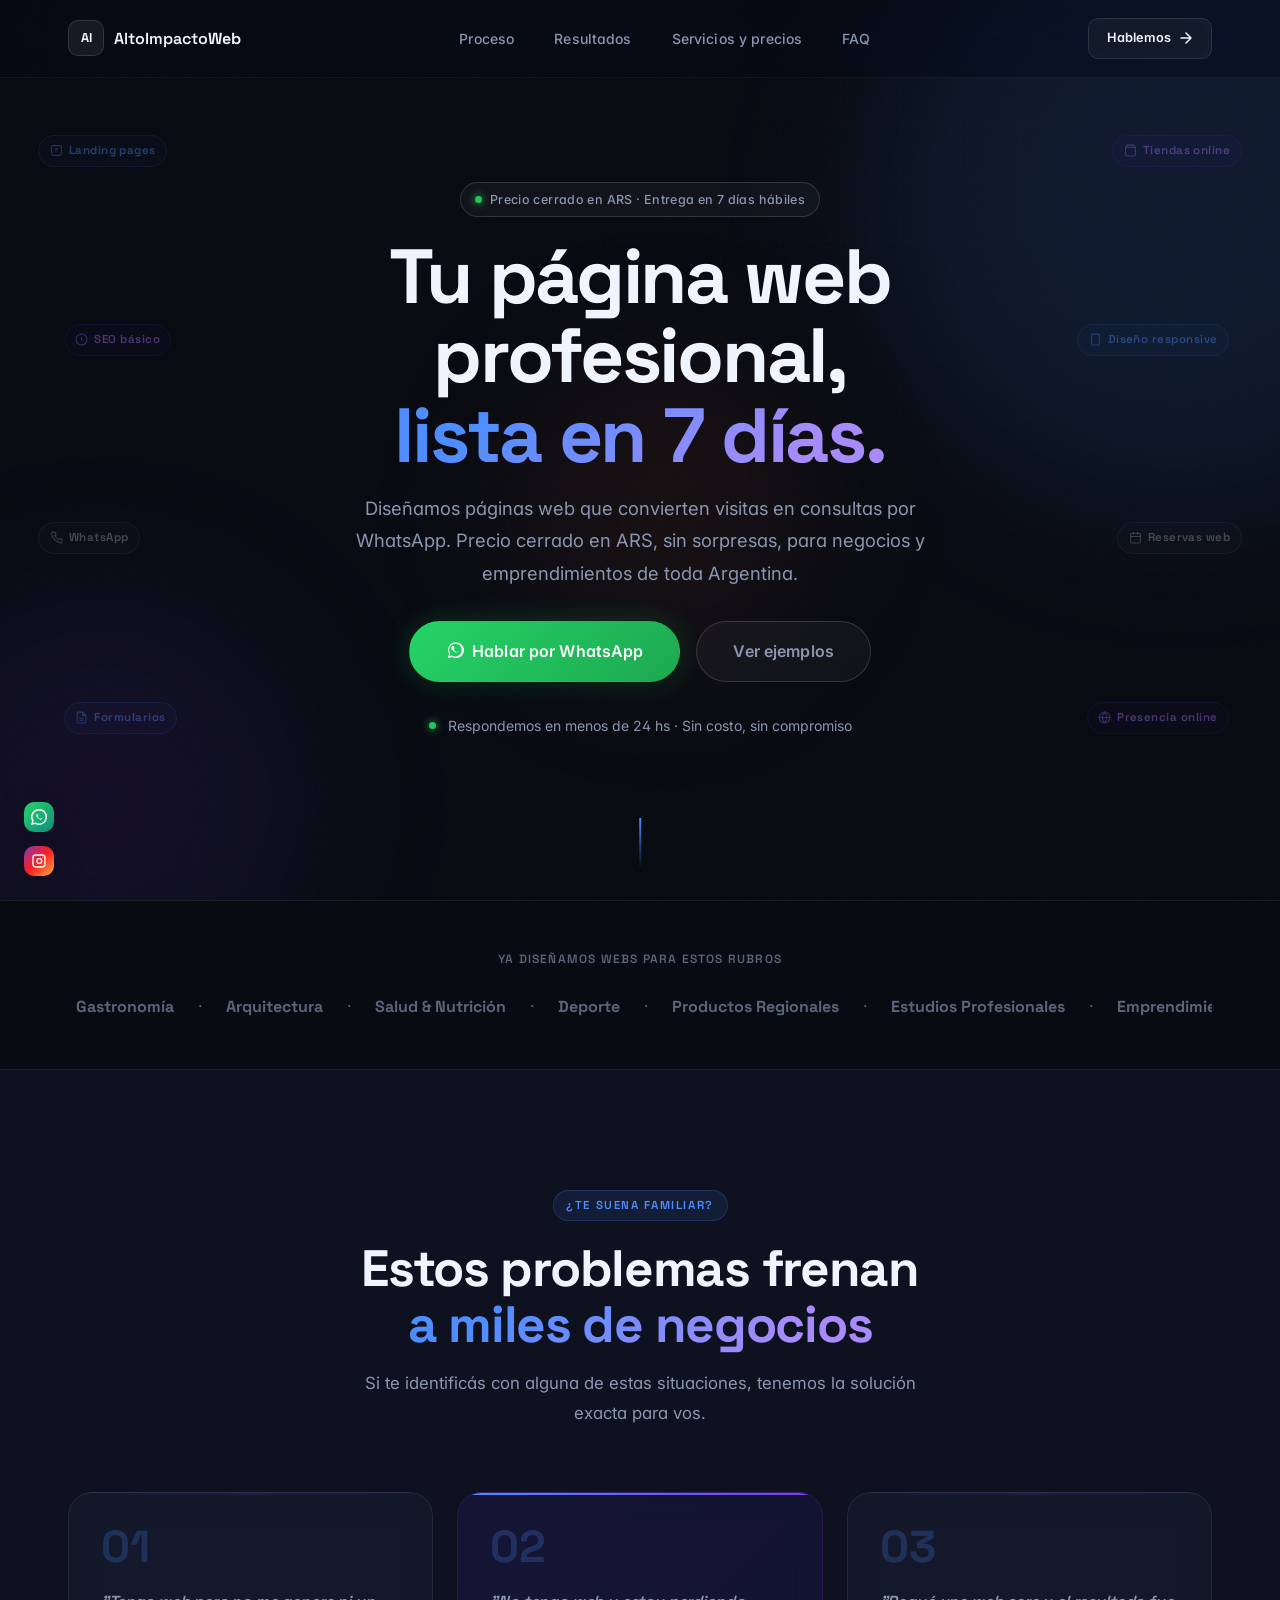
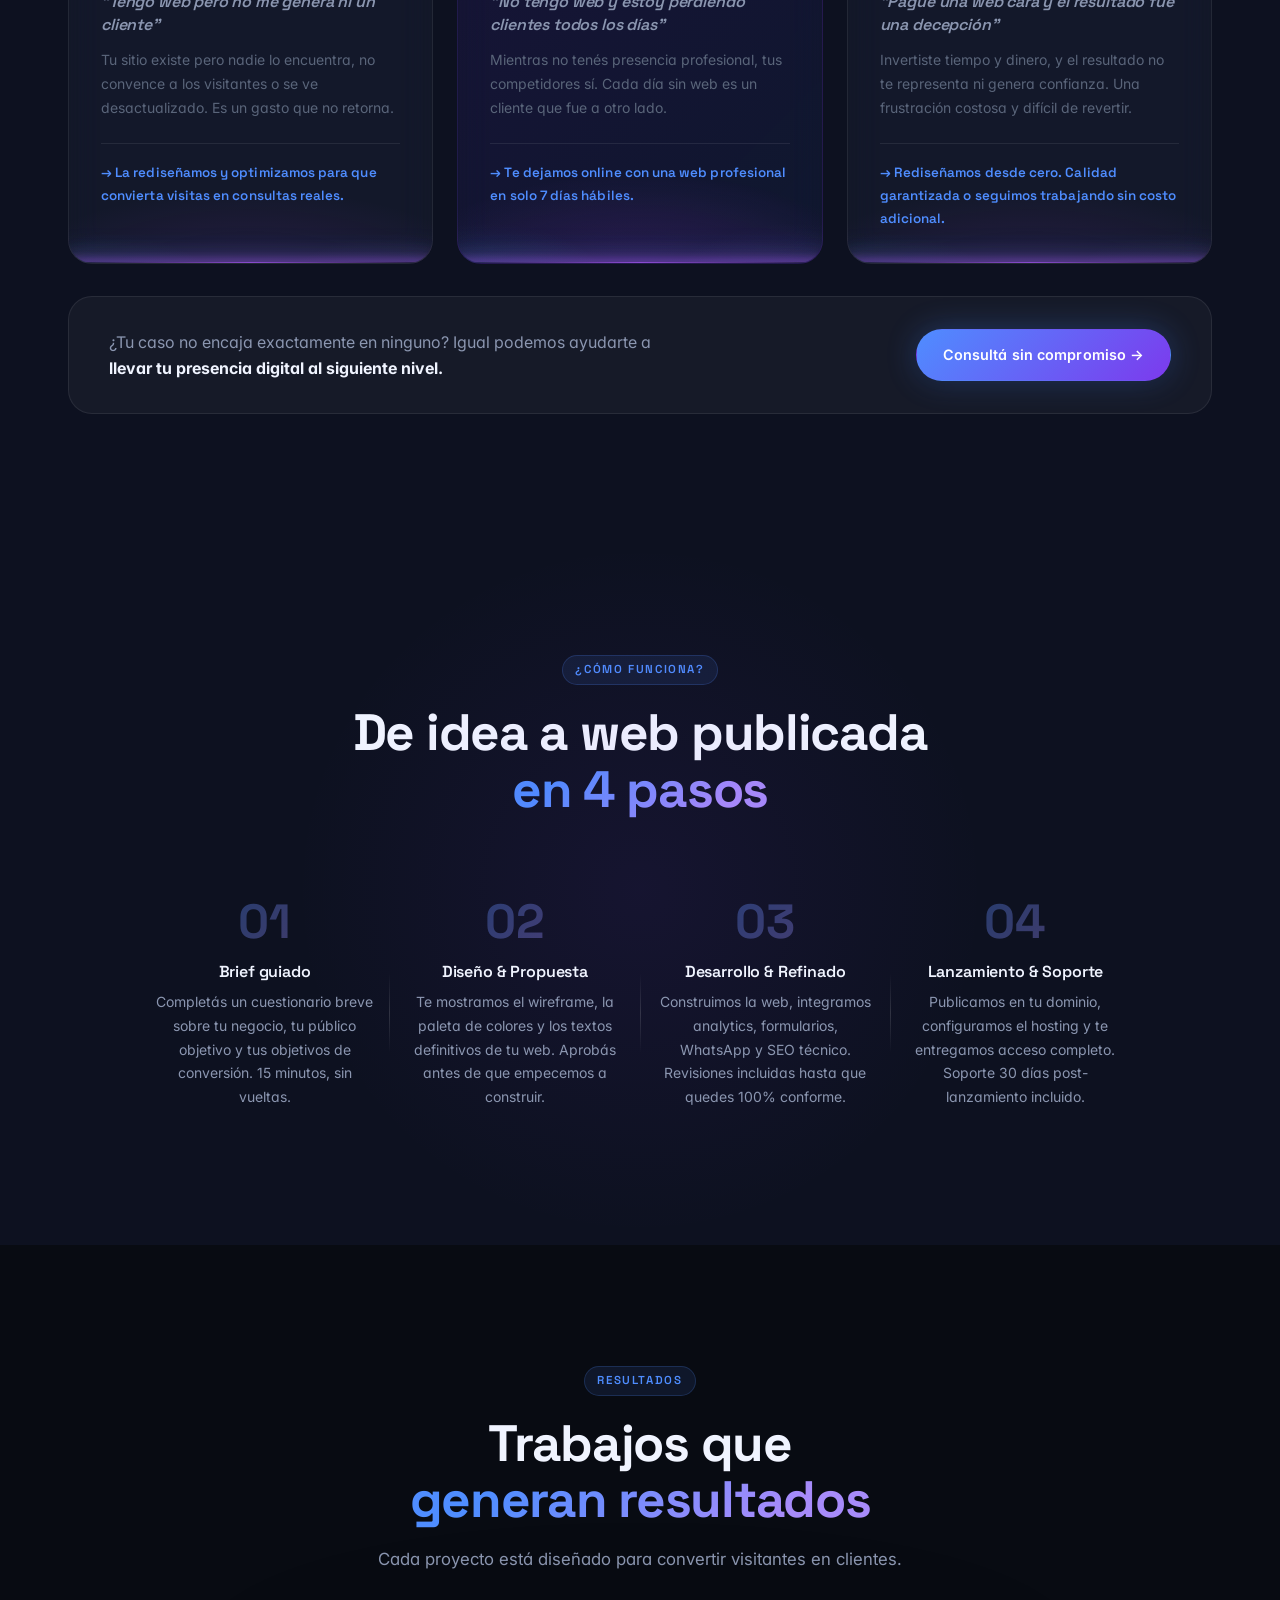
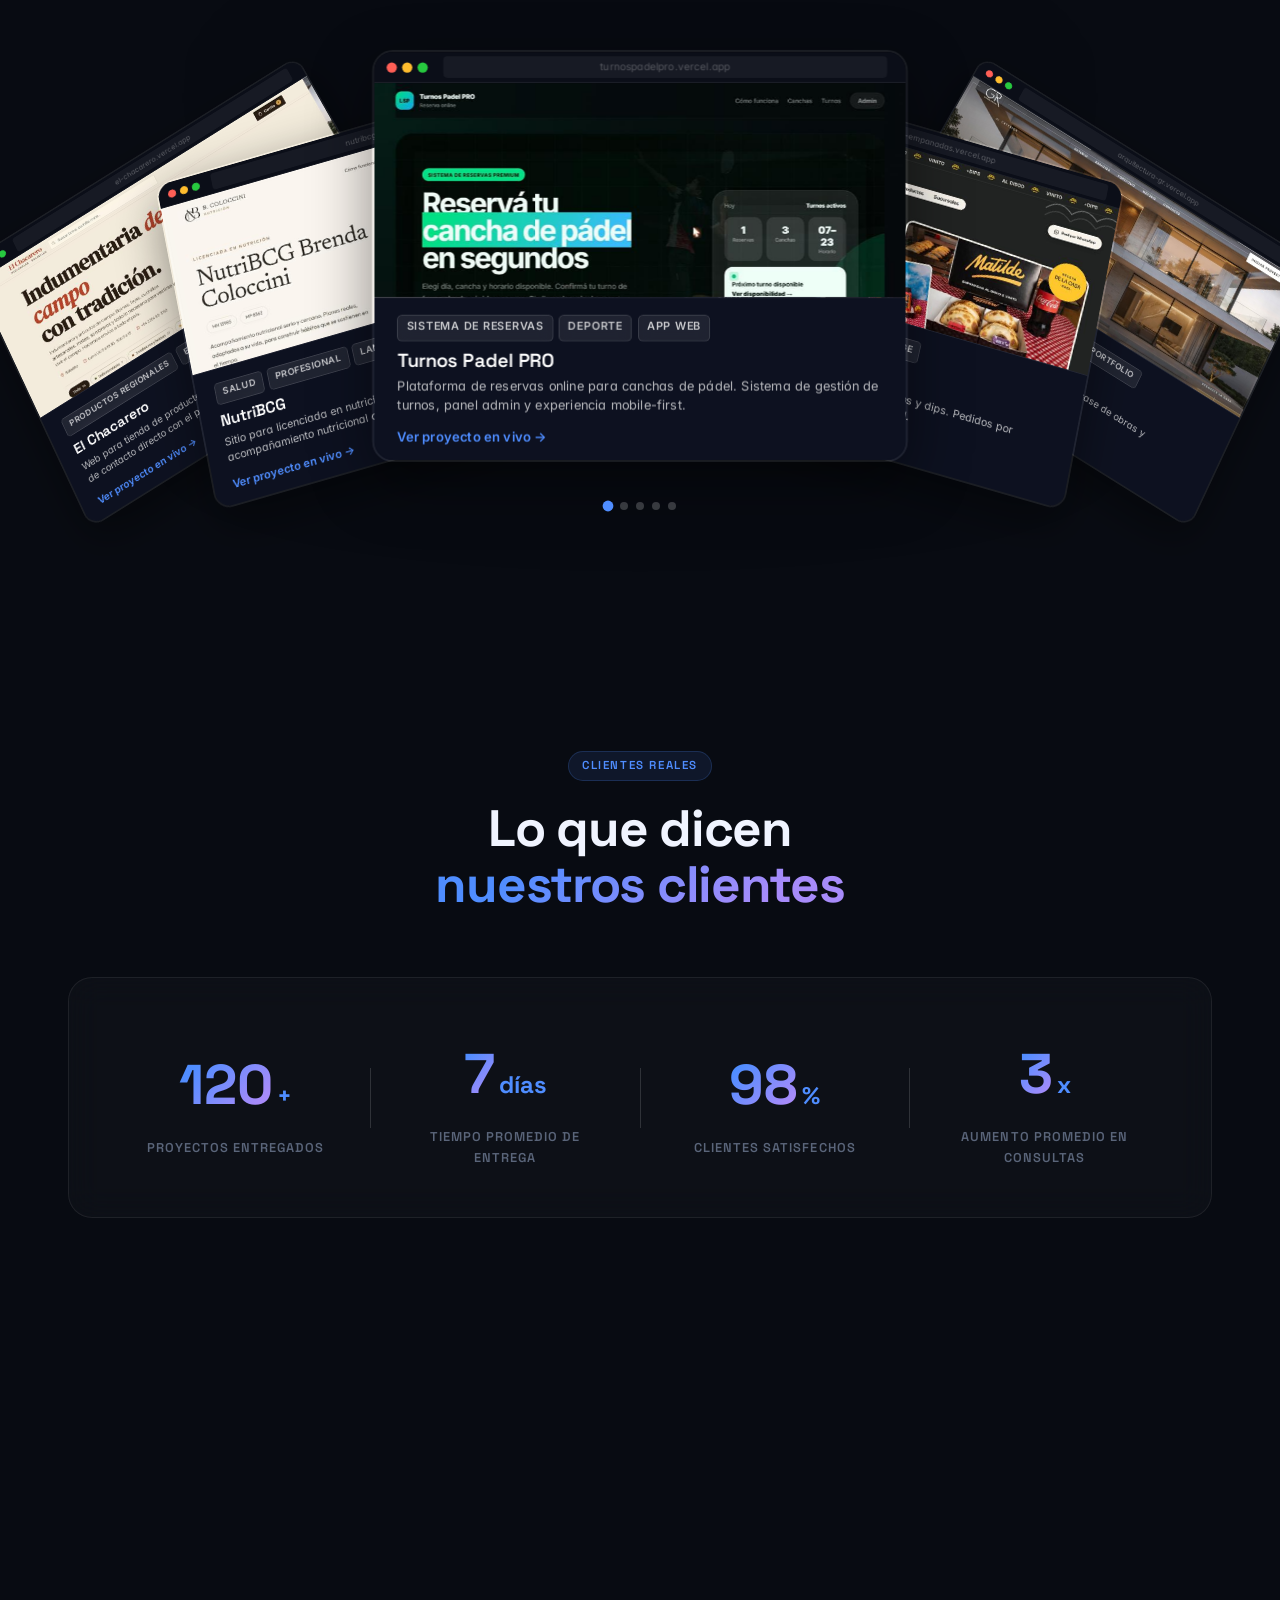
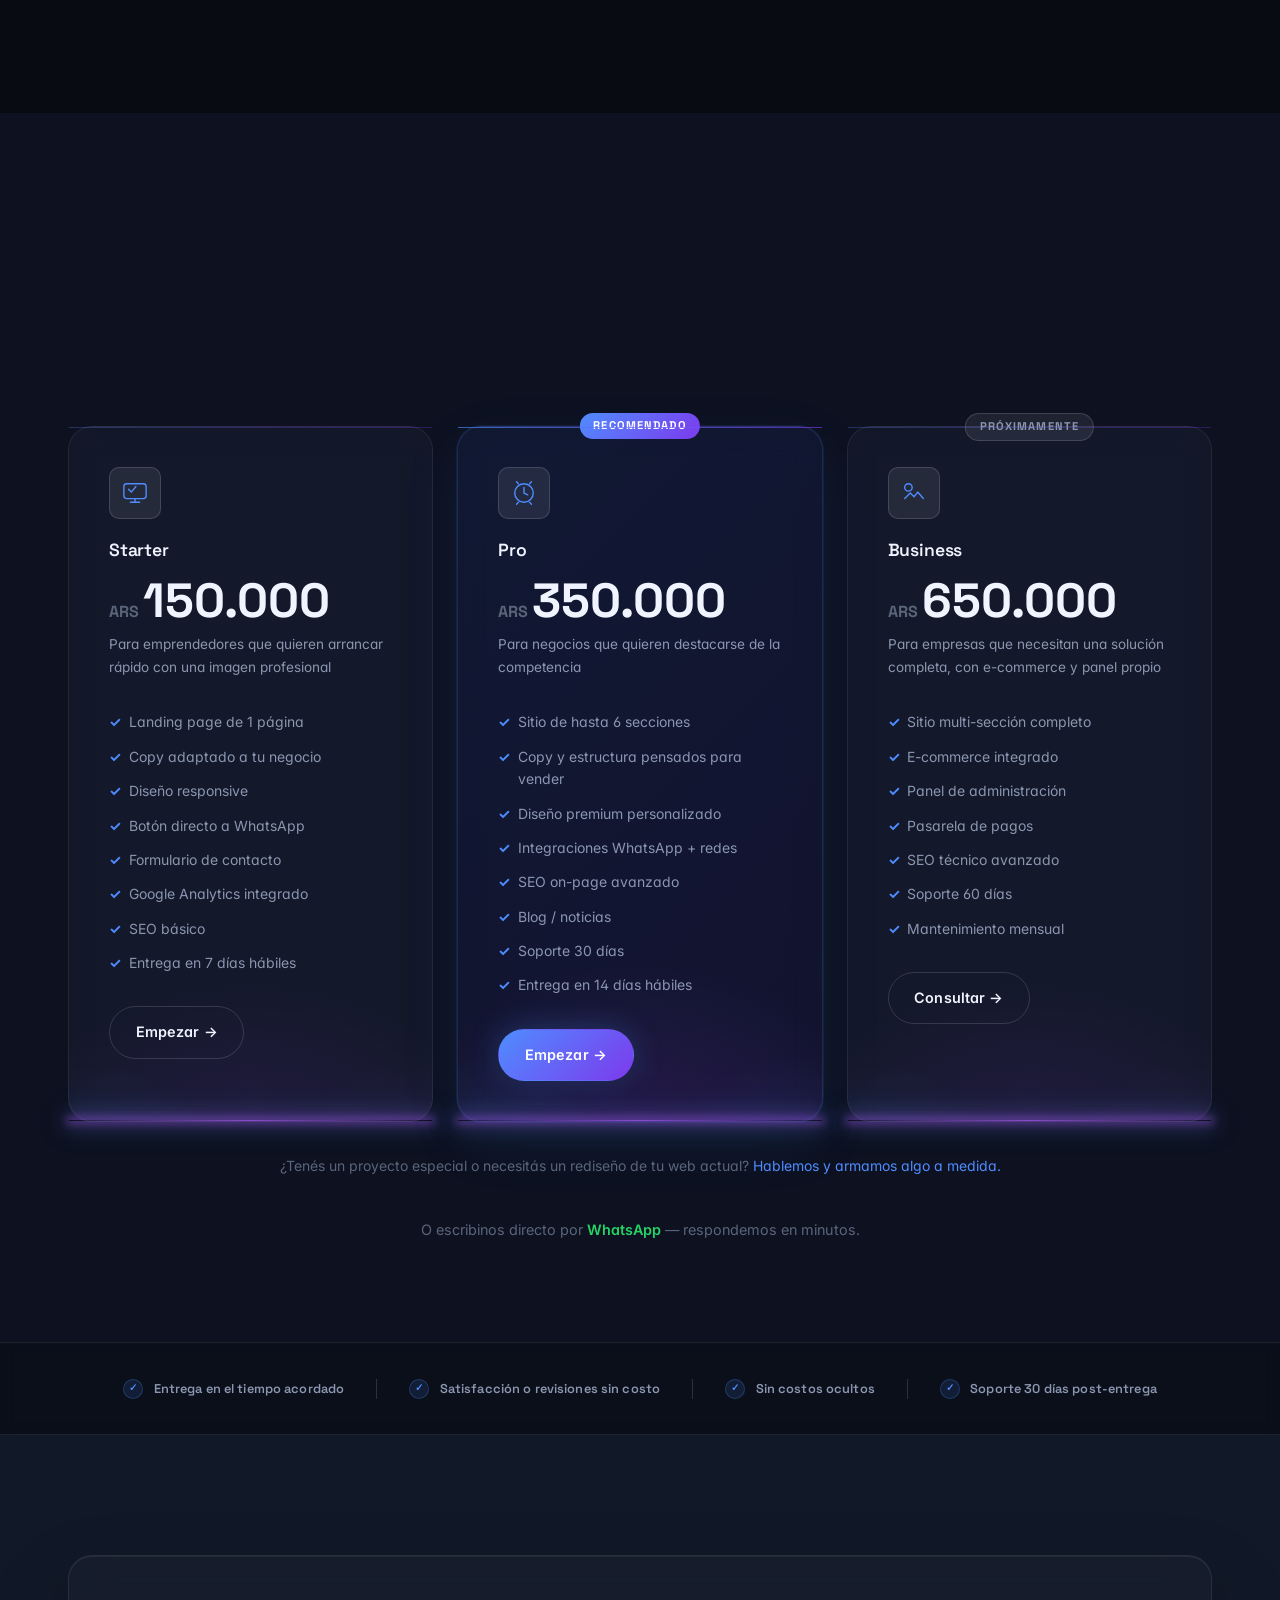
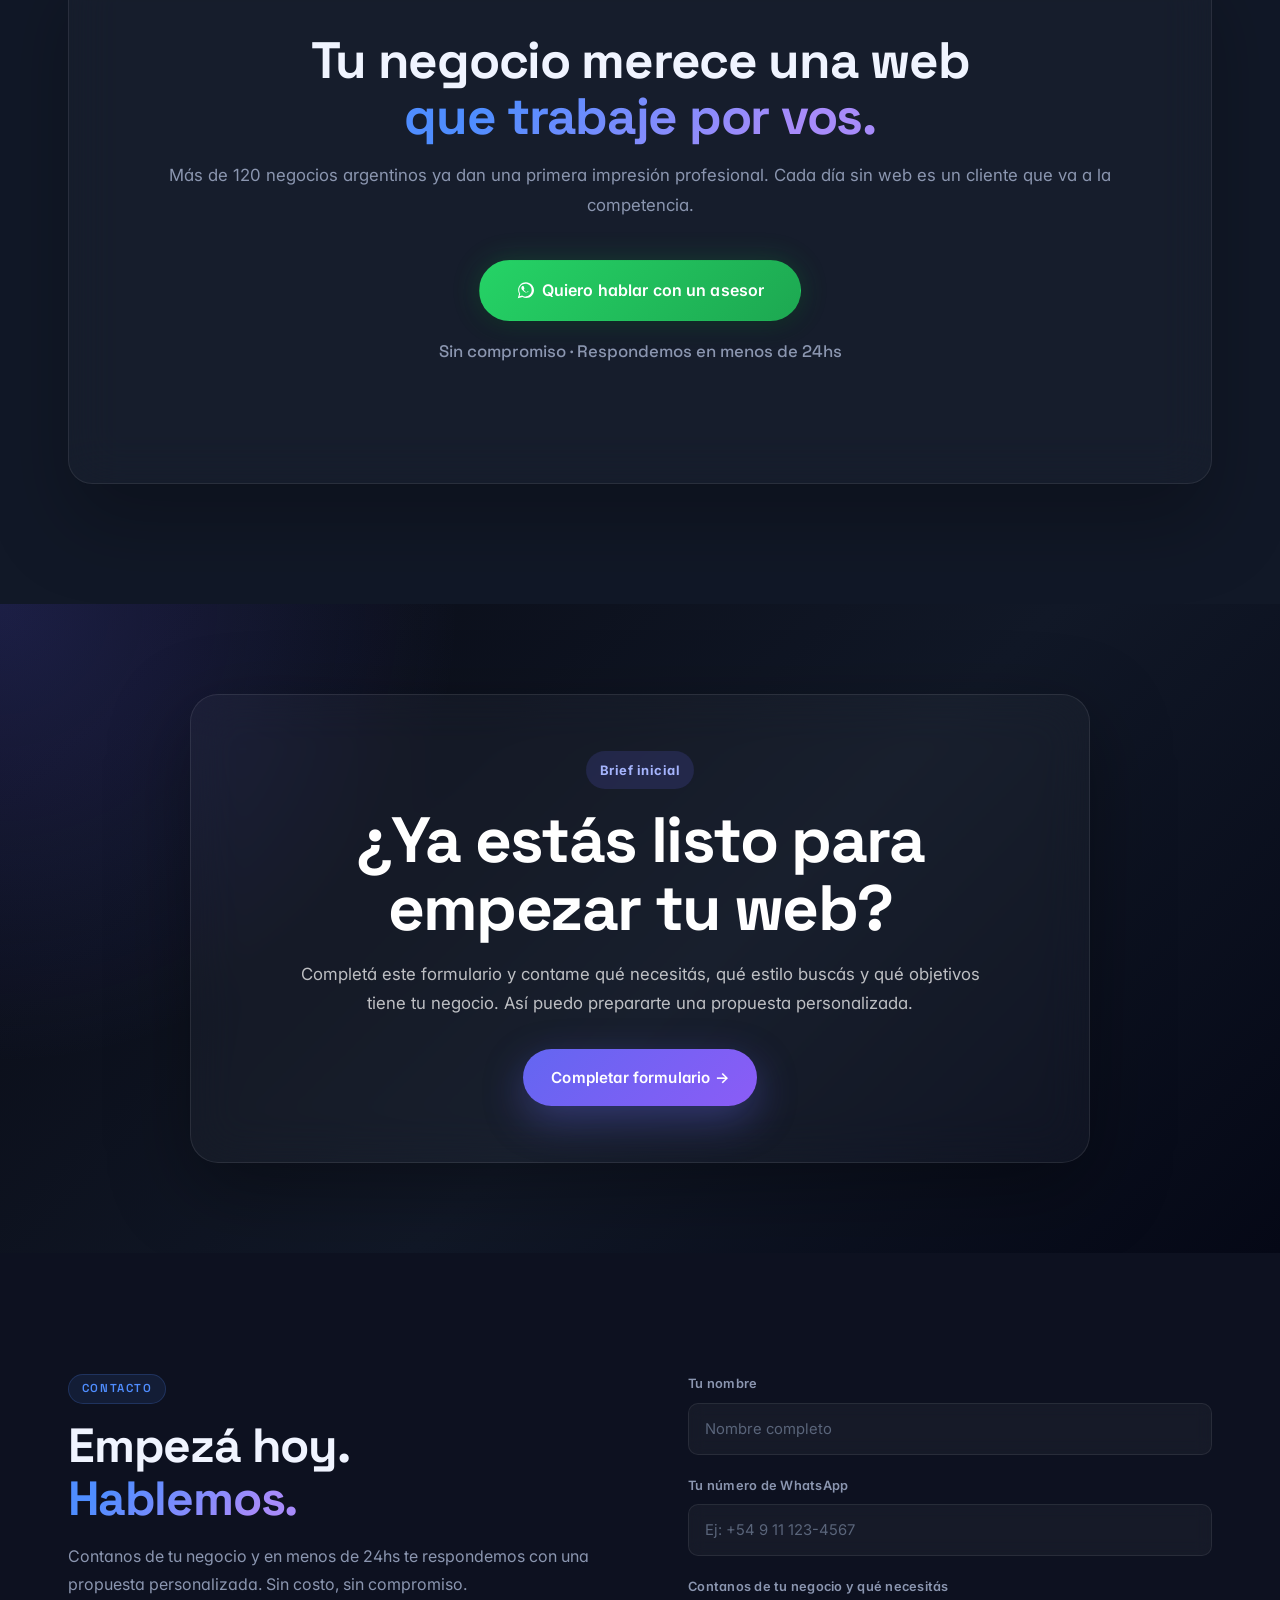
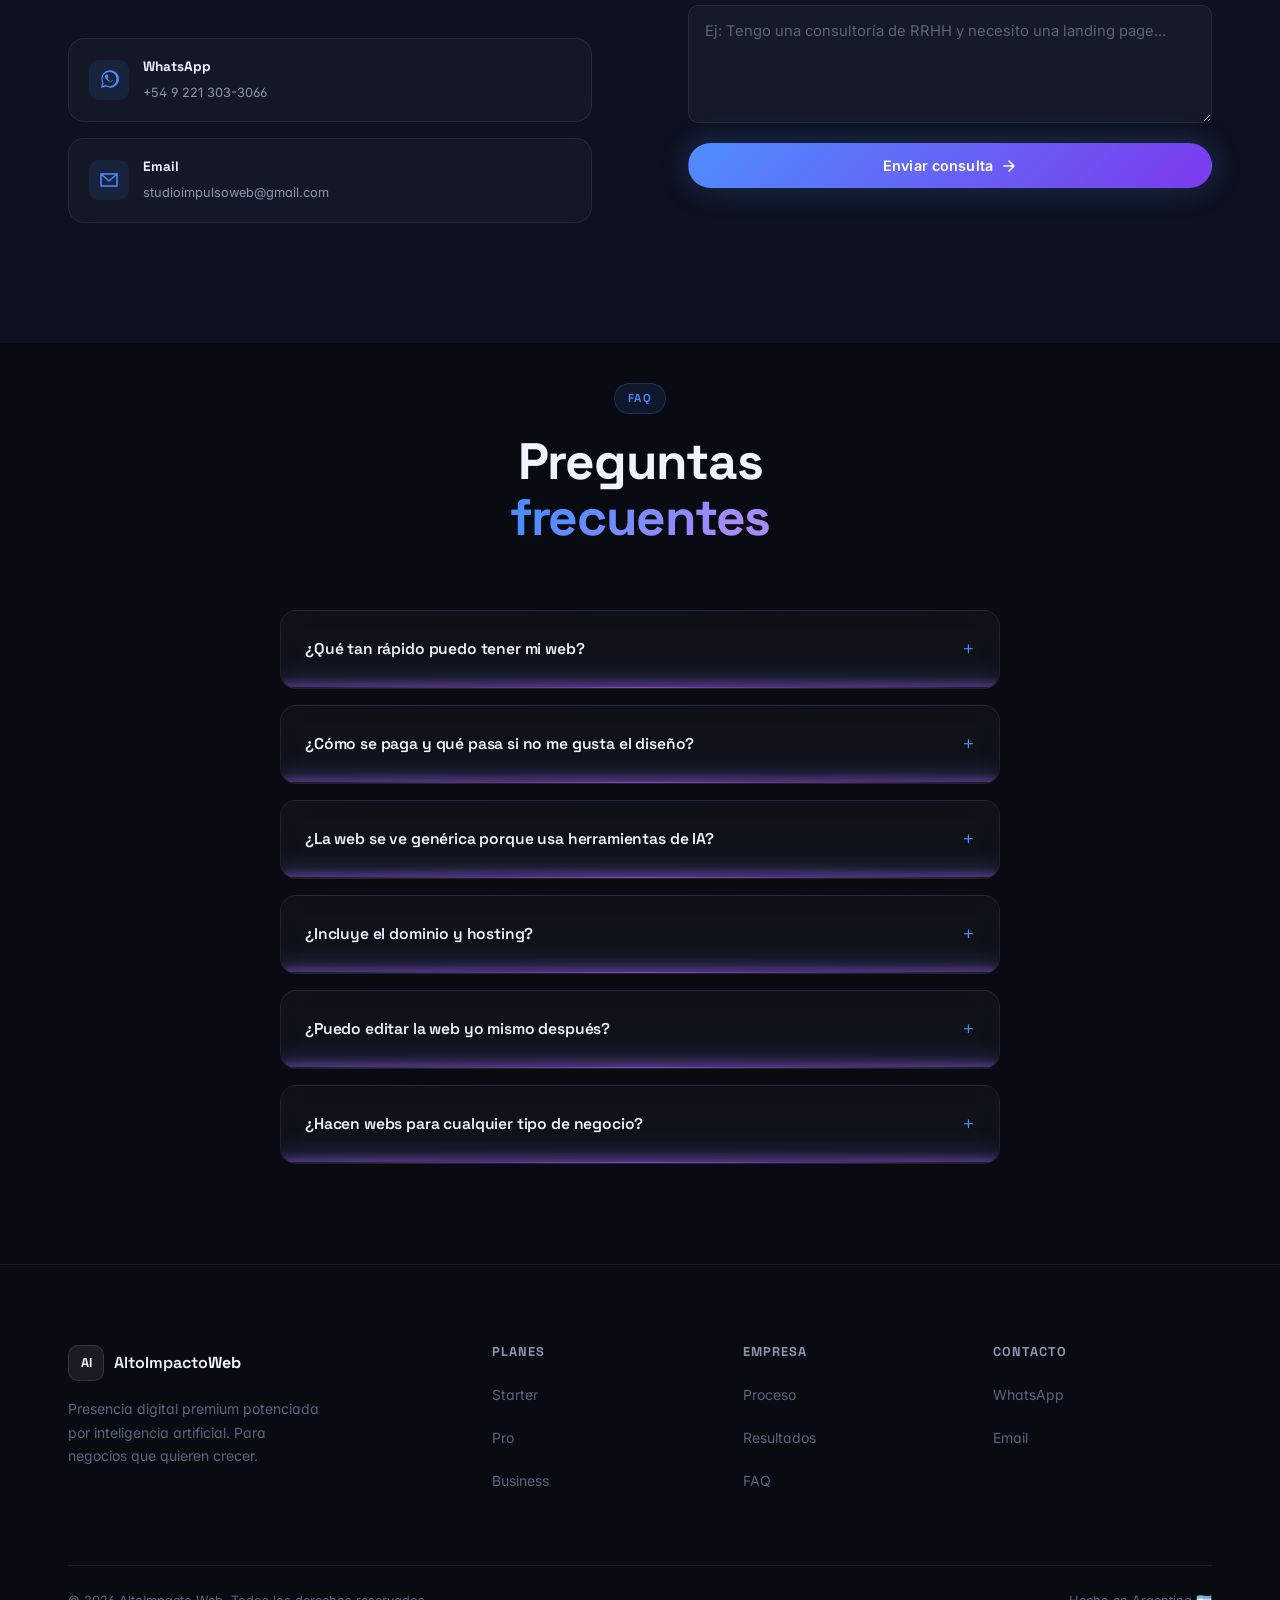
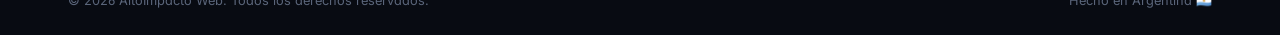
==== commit 623f1aa7: "fix: auditoría CRO/SEO/performance — indexación, iframes, formulario y copy Corrige los hallazgos cr" ====
--- a/nueva-web-editada/index.html
+++ b/nueva-web-editada/index.html
@@ -3,15 +3,18 @@
   <head>
     <link rel="icon" type="image/png" href="/img/favicon.png">
 
-    <meta property="og:title" content="Alto Impacto Web | Diseño Web Profesional">
-
-<meta property="og:description" content="Creamos páginas web modernas y profesionales para negocios y emprendimientos.">
-
-<meta property="og:image" content="https://altoimpactoweb.lat/img/preview.jpg">
-
-<meta property="og:url" content="https://altoimpactoweb.lat">
+    <meta property="og:title" content="Alto Impacto Web | Diseño Web Profesional en Argentina">
+
+<meta property="og:description" content="Páginas web profesionales para negocios y emprendimientos en Argentina. Listas en 7 días, con WhatsApp integrado y precio cerrado.">
+
+<meta property="og:image" content="https://www.altoimpactoweb.lat/img/preview.jpg">
+<meta property="og:image:width" content="1200">
+<meta property="og:image:height" content="628">
+
+<meta property="og:url" content="https://www.altoimpactoweb.lat/">
 
 <meta property="og:type" content="website">
+<meta property="og:locale" content="es_AR">
 
     <meta
       name="google-site-verification"
@@ -20,18 +23,84 @@
     <meta charset="UTF-8" />
     <meta name="viewport" content="width=device-width, initial-scale=1.0" />
 
-    <title>Alto Impacto Web | Diseño Web Profesional</title>
+    <title>Diseño Web Profesional en Argentina | Alto Impacto Web — Listo en 7 Días</title>
 
     <meta
       name="description"
-      content="Creamos páginas web modernas y profesionales para negocios, emprendimientos y marcas."
+      content="Creamos páginas web profesionales para negocios y emprendimientos en Argentina. Diseño moderno, botón de WhatsApp integrado y entrega en 7 días. Precio cerrado en ARS, sin sorpresas."
     />
     <meta
       name="keywords"
-      content="diseño web, páginas web, desarrollo web, landing page, páginas para negocios"
+      content="diseño web argentina, páginas web para negocios, desarrollo web, landing page, páginas para emprendimientos"
     />
     <meta name="robots" content="index, follow" />
-    <link rel="canonical" href="https://altoimpactoweb.lat/" />
+    <link rel="canonical" href="https://www.altoimpactoweb.lat/" />
+
+    <script type="application/ld+json">
+    {
+      "@context": "https://schema.org",
+      "@type": "ProfessionalService",
+      "name": "Alto Impacto Web",
+      "url": "https://www.altoimpactoweb.lat/",
+      "image": "https://www.altoimpactoweb.lat/img/preview.jpg",
+      "telephone": "+5492213033066",
+      "sameAs": ["https://instagram.com/altoimpacto.web"],
+      "priceRange": "ARS 150.000 - ARS 350.000",
+      "areaServed": {
+        "@type": "Country",
+        "name": "Argentina"
+      },
+      "description": "Diseño y desarrollo de páginas web profesionales para negocios y emprendimientos en Argentina, con entrega en 7 a 14 días."
+    }
+    </script>
+    <script type="application/ld+json">
+    {
+      "@context": "https://schema.org",
+      "@type": "FAQPage",
+      "mainEntity": [
+        {
+          "@type": "Question",
+          "name": "¿Qué tan rápido puedo tener mi web?",
+          "acceptedAnswer": {
+            "@type": "Answer",
+            "text": "El plan Starter se entrega en 7 días hábiles y el Pro en 14 días hábiles. Los tiempos corren desde que aprobás el diseño inicial."
+          }
+        },
+        {
+          "@type": "Question",
+          "name": "¿La web se ve genérica porque usa IA?",
+          "acceptedAnswer": {
+            "@type": "Answer",
+            "text": "No. Usamos herramientas de IA para acelerar el proceso, pero cada web está personalizada según tu marca, industria y público. El resultado final es único."
+          }
+        },
+        {
+          "@type": "Question",
+          "name": "¿Incluye el dominio y hosting?",
+          "acceptedAnswer": {
+            "@type": "Answer",
+            "text": "El desarrollo está incluido en el precio. El dominio y hosting tienen costo aparte (promedio USD 15-30 por año). Podés usar tu proveedor actual o te ayudamos a contratar uno."
+          }
+        },
+        {
+          "@type": "Question",
+          "name": "¿Puedo editar la web yo mismo después?",
+          "acceptedAnswer": {
+            "@type": "Answer",
+            "text": "Sí. Entregamos la web con un sistema de gestión de contenido simple o con acceso directo al código, según prefieras. También ofrecemos mantenimiento mensual si preferís delegar todo."
+          }
+        },
+        {
+          "@type": "Question",
+          "name": "¿Hacen webs para cualquier tipo de negocio?",
+          "acceptedAnswer": {
+            "@type": "Answer",
+            "text": "Sí. Trabajamos con emprendedores, profesionales, gastronomía, arquitectura, salud y comercios. Nos adaptamos rápido a cualquier industria."
+          }
+        }
+      ]
+    }
+    </script>
 
     <link rel="preconnect" href="https://fonts.googleapis.com" />
     <link rel="preconnect" href="https://fonts.gstatic.com" crossorigin />
@@ -136,10 +205,6 @@
 </script> 
   </head>
   <body>
-    <!-- CURSOR PERSONALIZADO -->
-    <div class="cursor" id="cursor"></div>
-    <div class="cursor-follower" id="cursorFollower"></div>
-
     <!-- NOISE OVERLAY -->
     <div class="noise-overlay" aria-hidden="true"></div>
 
@@ -159,10 +224,10 @@
         </a>
 
         <ul class="nav-links" role="list">
-          <li><a href="#servicios">Servicios</a></li>
           <li><a href="#como-funciona">Proceso</a></li>
           <li><a href="#resultados">Resultados</a></li>
-          <li><a href="#precios">Precios</a></li>
+          <li><a href="#precios">Servicios y precios</a></li>
+          <li><a href="#faq">FAQ</a></li>
         </ul>
 
         <a href="#contacto" class="btn btn-nav">
@@ -198,10 +263,10 @@
     <!-- MOBILE MENU -->
     <div class="mobile-menu" id="mobileMenu" aria-hidden="true">
       <ul role="list">
-        <li><a href="#servicios" class="mobile-link">Servicios</a></li>
         <li><a href="#como-funciona" class="mobile-link">Proceso</a></li>
         <li><a href="#resultados" class="mobile-link">Resultados</a></li>
-        <li><a href="#precios" class="mobile-link">Precios</a></li>
+        <li><a href="#precios" class="mobile-link">Servicios y precios</a></li>
+        <li><a href="#faq" class="mobile-link">FAQ</a></li>
         <li>
           <a href="#contacto" class="mobile-link mobile-cta">Hablemos →</a>
         </li>
@@ -261,20 +326,19 @@
       <div class="container hero-content">
         <div class="hero-badge reveal">
           <span class="badge-dot"></span>
-          +120 negocios lanzados · Entrega en 7 días
+          Precio cerrado en ARS · Entrega en 7 días hábiles
         </div>
 
         <div class="hero-title-group reveal">
           <h1 class="hero-title" id="hero-heading">
-            Tu negocio,<br />
-            <span class="text-gradient">con una imagen</span><br />
-            profesional.
+            Tu página web profesional,<br />
+            <span class="text-gradient">lista en 7 días.</span>
           </h1>
 
           <p class="hero-subtitle">
-            Creamos páginas web pensadas para que tu negocio genere confianza, se
-            vea profesional y reciba más consultas. Diseños modernos, rápidos y
-            adaptados a celulares para emprendedores, marcas y profesionales.
+            Diseñamos páginas web que convierten visitas en consultas por WhatsApp.
+            Precio cerrado en ARS, sin sorpresas, para negocios y emprendimientos
+            de toda Argentina.
           </p>
         </div>
 
@@ -287,13 +351,8 @@
         </div>
 
         <div class="hero-social-proof reveal">
-          <div class="avatars" aria-hidden="true">
-            <div class="avatar av1"></div>
-            <div class="avatar av2"></div>
-            <div class="avatar av3"></div>
-            <div class="avatar av4"></div>
-          </div>
-          <p><strong>+120 negocios</strong> ya mejoraron su presencia online</p>
+          <span class="badge-dot" aria-hidden="true"></span>
+          <p>Respondemos en menos de 24 hs · Sin costo, sin compromiso</p>
         </div>
       </div>
 
@@ -308,41 +367,37 @@
   ============================================================ -->
     <section class="logos-bar" aria-label="Tecnologías utilizadas">
       <div class="container">
-        <p class="logos-label">Diseños modernos pensados para vender más</p>
+        <p class="logos-label">Ya diseñamos webs para estos rubros</p>
         <div class="logos-track">
           <div class="logos-slide">
-            <span class="logo-item">ChatGPT</span>
-            <span class="logo-sep" aria-hidden="true">·</span>
-            <span class="logo-item">Claude AI</span>
-            <span class="logo-sep" aria-hidden="true">·</span>
-            <span class="logo-item">Midjourney</span>
-            <span class="logo-sep" aria-hidden="true">·</span>
-            <span class="logo-item">Vercel</span>
-            <span class="logo-sep" aria-hidden="true">·</span>
-            <span class="logo-item">Webflow</span>
-            <span class="logo-sep" aria-hidden="true">·</span>
-            <span class="logo-item">Framer</span>
-            <span class="logo-sep" aria-hidden="true">·</span>
-            <span class="logo-item">Figma</span>
-            <span class="logo-sep" aria-hidden="true">·</span>
-            <span class="logo-item">Google Analytics</span>
+            <span class="logo-item">Gastronomía</span>
+            <span class="logo-sep" aria-hidden="true">·</span>
+            <span class="logo-item">Arquitectura</span>
+            <span class="logo-sep" aria-hidden="true">·</span>
+            <span class="logo-item">Salud &amp; Nutrición</span>
+            <span class="logo-sep" aria-hidden="true">·</span>
+            <span class="logo-item">Deporte</span>
+            <span class="logo-sep" aria-hidden="true">·</span>
+            <span class="logo-item">Productos Regionales</span>
+            <span class="logo-sep" aria-hidden="true">·</span>
+            <span class="logo-item">Estudios Profesionales</span>
+            <span class="logo-sep" aria-hidden="true">·</span>
+            <span class="logo-item">Emprendimientos</span>
             <span class="logo-sep" aria-hidden="true">·</span>
             <!-- Duplicate for loop -->
-            <span class="logo-item">ChatGPT</span>
-            <span class="logo-sep" aria-hidden="true">·</span>
-            <span class="logo-item">Claude AI</span>
-            <span class="logo-sep" aria-hidden="true">·</span>
-            <span class="logo-item">Midjourney</span>
-            <span class="logo-sep" aria-hidden="true">·</span>
-            <span class="logo-item">Vercel</span>
-            <span class="logo-sep" aria-hidden="true">·</span>
-            <span class="logo-item">Webflow</span>
-            <span class="logo-sep" aria-hidden="true">·</span>
-            <span class="logo-item">Framer</span>
-            <span class="logo-sep" aria-hidden="true">·</span>
-            <span class="logo-item">Figma</span>
-            <span class="logo-sep" aria-hidden="true">·</span>
-            <span class="logo-item">Google Analytics</span>
+            <span class="logo-item">Gastronomía</span>
+            <span class="logo-sep" aria-hidden="true">·</span>
+            <span class="logo-item">Arquitectura</span>
+            <span class="logo-sep" aria-hidden="true">·</span>
+            <span class="logo-item">Salud &amp; Nutrición</span>
+            <span class="logo-sep" aria-hidden="true">·</span>
+            <span class="logo-item">Deporte</span>
+            <span class="logo-sep" aria-hidden="true">·</span>
+            <span class="logo-item">Productos Regionales</span>
+            <span class="logo-sep" aria-hidden="true">·</span>
+            <span class="logo-item">Estudios Profesionales</span>
+            <span class="logo-sep" aria-hidden="true">·</span>
+            <span class="logo-item">Emprendimientos</span>
             <span class="logo-sep" aria-hidden="true">·</span>
           </div>
         </div>
@@ -397,187 +452,6 @@
     </section>
 
     <!-- ============================================================
-       SERVICIOS
-  ============================================================ -->
-    <section
-      class="section servicios"
-      id="servicios"
-      aria-labelledby="servicios-heading"
-    >
-      <div class="container">
-        <div class="section-header">
-          <span class="section-label reveal">¿Qué hacemos?</span>
-          <h2 class="section-title reveal" id="servicios-heading">
-            Páginas web pensadas<br /><em>para hacer crecer tu negocio</em>
-          </h2>
-          <p class="section-desc reveal">
-            Creamos páginas web modernas que ayudan a mostrar mejor tus
-            servicios, generar confianza y conseguir nuevos clientes.
-          </p>
-        </div>
-
-        <div class="services-grid">
-          <article class="service-card reveal" data-delay="0">
-            <div class="card-icon">
-              <svg
-                width="28"
-                height="28"
-                viewBox="0 0 28 28"
-                fill="none"
-                aria-hidden="true"
-              >
-                <rect
-                  x="2"
-                  y="4"
-                  width="24"
-                  height="16"
-                  rx="3"
-                  stroke="currentColor"
-                  stroke-width="1.5"
-                />
-                <path
-                  d="M9 24h10M14 20v4"
-                  stroke="currentColor"
-                  stroke-width="1.5"
-                  stroke-linecap="round"
-                />
-                <path
-                  d="M7 10l3 3 5-6"
-                  stroke="currentColor"
-                  stroke-width="1.5"
-                  stroke-linecap="round"
-                  stroke-linejoin="round"
-                />
-              </svg>
-            </div>
-            <h3>Páginas Web para Emprendimientos</h3>
-            <p>
-              Diseños modernos y claros para que las personas entiendan
-              rápidamente qué ofrecés y puedan contactarte fácilmente.
-            </p>
-            <ul class="card-features" role="list">
-              <li>Diseño moderno y profesional</li>
-              <li>Botón directo a WhatsApp</li>
-              <li>Optimizada para celulares</li>
-            </ul>
-            <a href="#contacto" class="card-link">Empezar →</a>
-          </article>
-
-          <article
-            class="service-card service-card--featured reveal"
-            data-delay="100"
-          >
-            <div class="card-badge">Más popular</div>
-            <div class="card-icon">
-              <svg
-                width="28"
-                height="28"
-                viewBox="0 0 28 28"
-                fill="none"
-                aria-hidden="true"
-              >
-                <circle
-                  cx="14"
-                  cy="14"
-                  r="10"
-                  stroke="currentColor"
-                  stroke-width="1.5"
-                />
-                <path
-                  d="M14 8v6l4 2"
-                  stroke="currentColor"
-                  stroke-width="1.5"
-                  stroke-linecap="round"
-                />
-                <path
-                  d="M8 4l-2-2M20 4l2-2M8 24l-2 2M20 24l2 2"
-                  stroke="currentColor"
-                  stroke-width="1.5"
-                  stroke-linecap="round"
-                />
-              </svg>
-            </div>
-            <h3>Página Web Profesional</h3>
-            <p>
-              Una página completa para mostrar tu negocio, tus servicios y
-              generar más confianza en internet.
-            </p>
-            <ul class="card-features" role="list">
-              <li>Secciones personalizadas</li>
-              <li>Mejor presencia en Google</li>
-              <li>Formularios y WhatsApp integrados</li>
-            </ul>
-            <a href="#contacto" class="card-link">Empezar →</a>
-          </article>
-
-          <!--
-<article class="service-card reveal" data-delay="200">
-  <div class="card-icon">
-    <svg width="28" height="28" viewBox="0 0 28 28" fill="none" aria-hidden="true">
-      <path d="M6 22V12l8-8 8 8v10a1 1 0 01-1 1H7a1 1 0 01-1-1z" stroke="currentColor" stroke-width="1.5"/>
-      <path d="M11 23v-7h6v7" stroke="currentColor" stroke-width="1.5"/>
-    </svg>
-  </div>
-
-  <h3>Tiendas Online</h3>
-
-  <p>
-    Vendé tus productos online con una tienda moderna,
-    fácil de usar y lista para recibir pedidos.
-  </p>
-
-  <ul class="card-features" role="list">
-    <li>Catálogo de productos</li>
-    <li>Pagos online integrados</li>
-    <li>Gestión simple de pedidos</li>
-  </ul>
-
-  <a href="#contacto" class="card-link">Empezar →</a>
-</article>
--->
-
-          <article class="service-card reveal" data-delay="300">
-            <div class="card-icon">
-              <svg
-                width="28"
-                height="28"
-                viewBox="0 0 28 28"
-                fill="none"
-                aria-hidden="true"
-              >
-                <path
-                  d="M4 20l6-6 4 4 4-5 6 7"
-                  stroke="currentColor"
-                  stroke-width="1.5"
-                  stroke-linecap="round"
-                  stroke-linejoin="round"
-                />
-                <circle
-                  cx="8"
-                  cy="8"
-                  r="4"
-                  stroke="currentColor"
-                  stroke-width="1.5"
-                />
-              </svg>
-            </div>
-            <h3>Rediseño & Optimización</h3>
-            <p>
-              ¿Tu web se ve anticuada? La rediseñamos desde cero con IA,
-              mejorando velocidad, SEO y tasa de conversión.
-            </p>
-            <ul class="card-features" role="list">
-              <li>Auditoría UX completa</li>
-              <li>Mejora de Core Web Vitals</li>
-              <li>A/B testing básico incluido</li>
-            </ul>
-            <a href="#contacto" class="card-link">Empezar →</a>
-          </article>
-        </div>
-      </div>
-    </section>
-
-    <!-- ============================================================
        COMO FUNCIONA
   ============================================================ -->
     <section
@@ -600,11 +474,10 @@
           <div class="step reveal" data-delay="0">
             <div class="step-number" aria-hidden="true">01</div>
             <div class="step-content">
-              <h3>Briefing con IA</h3>
+              <h3>Brief guiado</h3>
               <p>
-                Completás un cuestionario inteligente. Usamos IA para extraer la
-                esencia de tu negocio, tu público objetivo y tus objetivos de
-                conversión.
+                Completás un cuestionario breve sobre tu negocio, tu público
+                objetivo y tus objetivos de conversión. 15 minutos, sin vueltas.
               </p>
             </div>
           </div>
@@ -614,11 +487,10 @@
           <div class="step reveal" data-delay="150">
             <div class="step-number" aria-hidden="true">02</div>
             <div class="step-content">
-              <h3>Diseño & Copy IA</h3>
+              <h3>Diseño &amp; Propuesta</h3>
               <p>
-                Generamos el wireframe, la paleta de colores y el copywriting
-                persuasivo usando ChatGPT + herramientas especializadas. Aprobás
-                antes de construir.
+                Te mostramos el wireframe, la paleta de colores y los textos
+                definitivos de tu web. Aprobás antes de que empecemos a construir.
               </p>
             </div>
           </div>
@@ -770,7 +642,7 @@
       </div>
     </section>
     <!-- ============================================================
-       PRECIOS
+       SERVICIOS Y PRECIOS
   ============================================================ -->
     <section
       class="section precios"
@@ -779,7 +651,7 @@
     >
       <div class="container">
         <div class="section-header">
-          <span class="section-label reveal">Inversión</span>
+          <span class="section-label reveal">Servicios &amp; Inversión</span>
           <h2 class="section-title reveal" id="precios-heading">
             Planes claros,<br /><em>sin sorpresas</em>
           </h2>
@@ -790,24 +662,32 @@
 
         <div class="pricing-grid">
           <article class="pricing-card reveal" data-delay="0">
+            <div class="card-icon">
+              <svg width="26" height="26" viewBox="0 0 28 28" fill="none" aria-hidden="true">
+                <rect x="2" y="4" width="24" height="16" rx="3" stroke="currentColor" stroke-width="1.5"/>
+                <path d="M9 24h10M14 20v4" stroke="currentColor" stroke-width="1.5" stroke-linecap="round"/>
+                <path d="M7 10l3 3 5-6" stroke="currentColor" stroke-width="1.5" stroke-linecap="round" stroke-linejoin="round"/>
+              </svg>
+            </div>
             <div class="pricing-header">
               <h3>Starter</h3>
               <div class="pricing-price">
                 <span class="price-currency">ARS</span>
                 <span class="price-amount">150.000</span>
               </div>
-              <p>Para emprendedores que quieren arrancar rápido</p>
+              <p>Para emprendedores que quieren arrancar rápido con una imagen profesional</p>
             </div>
             <ul class="pricing-features" role="list">
               <li>Landing page de 1 página</li>
-              <li>Copy generado con IA</li>
+              <li>Copy adaptado a tu negocio</li>
               <li>Diseño responsive</li>
+              <li>Botón directo a WhatsApp</li>
               <li>Formulario de contacto</li>
               <li>Google Analytics integrado</li>
               <li>SEO básico</li>
-              <li>Entrega en 7 días</li>
+              <li>Entrega en 7 días hábiles</li>
             </ul>
-            <a href="#contacto" class="btn btn-outline">Empezar →</a>
+            <a href="https://wa.me/5492213033066?text=Hola%2C%20quiero%20consultar%20sobre%20el%20plan%20Starter%20%28ARS%20150.000%29" class="btn btn-outline" target="_blank" rel="noopener">Empezar →</a>
           </article>
 
           <article
@@ -815,36 +695,49 @@
             data-delay="150"
           >
             <div class="pricing-badge">Recomendado</div>
+            <div class="card-icon">
+              <svg width="26" height="26" viewBox="0 0 28 28" fill="none" aria-hidden="true">
+                <circle cx="14" cy="14" r="10" stroke="currentColor" stroke-width="1.5"/>
+                <path d="M14 8v6l4 2" stroke="currentColor" stroke-width="1.5" stroke-linecap="round"/>
+                <path d="M8 4l-2-2M20 4l2-2M8 24l-2 2M20 24l2 2" stroke="currentColor" stroke-width="1.5" stroke-linecap="round"/>
+              </svg>
+            </div>
             <div class="pricing-header">
               <h3>Pro</h3>
               <div class="pricing-price">
                 <span class="price-currency">ARS</span>
                 <span class="price-amount">350.000</span>
               </div>
-              <p>Para negocios que quieren destacar de la competencia</p>
+              <p>Para negocios que quieren destacarse de la competencia</p>
             </div>
             <ul class="pricing-features" role="list">
               <li>Sitio de hasta 6 secciones</li>
-              <li>Copy + imágenes con IA</li>
+              <li>Copy y estructura pensados para vender</li>
               <li>Diseño premium personalizado</li>
               <li>Integraciones WhatsApp + redes</li>
               <li>SEO on-page avanzado</li>
               <li>Blog / noticias</li>
               <li>Soporte 30 días</li>
-              <li>Entrega en 14 días</li>
+              <li>Entrega en 14 días hábiles</li>
             </ul>
-            <a href="#contacto" class="btn btn-primary">Empezar →</a>
+            <a href="https://wa.me/5492213033066?text=Hola%2C%20quiero%20consultar%20sobre%20el%20plan%20Pro%20%28ARS%20350.000%29" class="btn btn-primary" target="_blank" rel="noopener">Empezar →</a>
           </article>
 
           <article class="pricing-card reveal" data-delay="300">
+            <div class="pricing-badge pricing-badge--muted">Próximamente</div>
+            <div class="card-icon">
+              <svg width="26" height="26" viewBox="0 0 28 28" fill="none" aria-hidden="true">
+                <path d="M4 20l6-6 4 4 4-5 6 7" stroke="currentColor" stroke-width="1.5" stroke-linecap="round" stroke-linejoin="round"/>
+                <circle cx="8" cy="8" r="4" stroke="currentColor" stroke-width="1.5"/>
+              </svg>
+            </div>
             <div class="pricing-header">
-              <h3>(PROXIMAMENTE)</h3>
               <h3>Business</h3>
               <div class="pricing-price">
                 <span class="price-currency">ARS</span>
                 <span class="price-amount">650.000</span>
               </div>
-              <p>Para empresas que necesitan solución completa</p>
+              <p>Para empresas que necesitan una solución completa, con e-commerce y panel propio</p>
             </div>
             <ul class="pricing-features" role="list">
               <li>Sitio multi-sección completo</li>
@@ -854,14 +747,13 @@
               <li>SEO técnico avanzado</li>
               <li>Soporte 60 días</li>
               <li>Mantenimiento mensual</li>
-              <li>A/B testing configurado</li>
             </ul>
-            <a href="#contacto" class="btn btn-outline">Consultar →</a>
+            <a href="https://wa.me/5492213033066?text=Hola%2C%20quiero%20consultar%20sobre%20el%20plan%20Business" class="btn btn-outline" target="_blank" rel="noopener">Consultar →</a>
           </article>
         </div>
 
         <p class="pricing-note reveal">
-          ¿Tenés un proyecto especial?
+          ¿Tenés un proyecto especial o necesitás un rediseño de tu web actual?
           <a href="#contacto">Hablemos y armamos algo a medida.</a>
         </p>
         <p class="pricing-wa-note reveal">
@@ -1055,50 +947,18 @@
               />
             </div>
             <div class="form-group">
-              <label for="email">Email</label>
-              <input
-                type="email"
-                id="email"
-                name="email"
-                placeholder="tu@email.com"
-                required
-                autocomplete="email"
-              />
-            </div>
-            <div class="form-group">
-              <label for="negocio">¿A qué se dedica tu negocio?</label>
-              <input
-                type="text"
-                id="negocio"
-                name="negocio"
-                placeholder="Ej: Consultoría de RRHH"
-                required
-              />
-            </div>
-            <div class="form-group">
-              <label for="mensaje">¿Qué necesitás?</label>
+              <label for="mensaje">Contanos de tu negocio y qué necesitás</label>
               <textarea
                 id="mensaje"
                 name="mensaje"
-                placeholder="Contanos un poco sobre tu proyecto..."
+                placeholder="Ej: Tengo una consultoría de RRHH y necesito una landing page..."
                 rows="4"
                 required
               ></textarea>
             </div>
-            <div class="form-group form-select-group">
-              <label for="plan">Plan de interés</label>
-              <select id="plan" name="plan" required>
-                <option value="">Seleccionar plan...</option>
-                <option value="starter">Starter — ARS 150.000</option>
-                <option value="pro">Pro — ARS 350.000</option>
-                <option value="business">Business — USD 699</option>
-                <option value="custom">Proyecto a medida</option>
-              </select>
-            </div>
           <input type="hidden" name="access_key" value="f49aa82e-8252-43c2-a390-9a9e35567040">
 <input type="hidden" name="subject" value="Nueva consulta desde Alto Impacto Web">
 <input type="hidden" name="from_name" value="Alto Impacto Web">
-<input type="hidden" name="redirect" value="https://altoimpactoweb.lat?enviado=true">
 
             <button type="submit" class="btn btn-primary btn-full">
               <span class="btn-text">Enviar consulta</span>
@@ -1140,17 +1000,24 @@
           <details class="faq-item reveal" data-delay="0">
             <summary>¿Qué tan rápido puedo tener mi web?</summary>
             <p>
-              El plan Starter se entrega en 7 dias habiles. El Pro en 14 días
-              hábiles y el Business en 21 días. Los tiempos corren desde que
-              aprobás el diseño inicial.
+              El plan Starter se entrega en 7 días hábiles y el Pro en 14 días
+              hábiles. Los tiempos corren desde que aprobás el diseño inicial.
             </p>
           </details>
           <details class="faq-item reveal" data-delay="100">
-            <summary>¿La web se ve genérica porque usa IA?</summary>
+            <summary>¿Cómo se paga y qué pasa si no me gusta el diseño?</summary>
             <p>
-              No. La IA es nuestra herramienta, no el resultado. Usamos ChatGPT
-              para accelerar el proceso, pero cada web está personalizada según
-              tu marca, industria y público. El resultado final es único.
+              Coordinamos la forma de pago que más te convenga al confirmar el
+              proyecto. Si el diseño inicial no te convence, lo ajustamos sin
+              costo adicional hasta que estés conforme.
+            </p>
+          </details>
+          <details class="faq-item reveal" data-delay="150">
+            <summary>¿La web se ve genérica porque usa herramientas de IA?</summary>
+            <p>
+              No. Usamos IA para acelerar partes del proceso, pero cada web se
+              adapta a tu marca, tu industria y tu público. El resultado final
+              es único y vos lo aprobás antes de que se publique.
             </p>
           </details>
           <details class="faq-item reveal" data-delay="200">
@@ -1204,12 +1071,11 @@
 
           <nav class="footer-nav" aria-label="Navegación del pie de página">
             <div class="footer-col">
-              <h4>Servicios</h4>
+              <h4>Planes</h4>
               <ul role="list">
-                <li><a href="#servicios">Landing Pages</a></li>
-                <li><a href="#servicios">Sitios Corporativos</a></li>
-                <li><a href="#servicios">E-commerce</a></li>
-                <li><a href="#servicios">Rediseño</a></li>
+                <li><a href="#precios">Starter</a></li>
+                <li><a href="#precios">Pro</a></li>
+                <li><a href="#precios">Business</a></li>
               </ul>
             </div>
             <div class="footer-col">
@@ -1217,7 +1083,6 @@
               <ul role="list">
                 <li><a href="#como-funciona">Proceso</a></li>
                 <li><a href="#resultados">Resultados</a></li>
-                <li><a href="#precios">Precios</a></li>
                 <li><a href="#faq">FAQ</a></li>
               </ul>
             </div>
@@ -1243,7 +1108,7 @@
             © <span id="currentYear"></span> AltoImpacto Web. Todos los derechos
             reservados.
           </p>
-          <p>Hecho con VS en Argentina 🇦🇷</p>
+          <p>Hecho en Argentina 🇦🇷</p>
         </div>
       </div>
     </footer>
@@ -1269,7 +1134,6 @@
 
     <script src="js/main.js"></script>
     <script src="js/card-stack.js" defer></script>
-    <script src="js/aurora.js" defer></script>
 
     <!-- ── Modal: Demo interactiva Turnos Padel PRO ── -->
     <div
--- a/nueva-web-editada/css/main.css
+++ b/nueva-web-editada/css/main.css
@@ -143,16 +143,6 @@
 
 }
 
-/* ── CUSTOM CURSOR (desktop only) ────────────────────────── */
-@media (pointer: fine) {
-  body { cursor: none; }
-  .cursor, .cursor-follower { pointer-events: none; position: fixed; top: 0; left: 0; z-index: 9999; border-radius: 50%; transform: translate(-50%, -50%); }
-  .cursor { width: 8px; height: 8px; background: var(--accent); mix-blend-mode: difference; }
-  .cursor-follower { width: 36px; height: 36px; border: 1.5px solid rgba(79,141,255,0.5); transition: transform 0.12s var(--ease-out), width 0.2s, height 0.2s, opacity 0.2s; }
-  body:has(a:hover) .cursor-follower,
-  body:has(button:hover) .cursor-follower { width: 56px; height: 56px; opacity: 0.6; }
-}
-
 /* ── CONTAINER ───────────────────────────────────────────── */
 .container { max-width: var(--container); margin-inline: auto; padding-inline: clamp(1.5rem, 5vw, 3rem); }
 
@@ -571,6 +561,9 @@
   position: absolute; top: -14px; left: 50%; transform: translateX(-50%);
   font-size: 0.7rem; font-family: var(--font-display); font-weight: 700; text-transform: uppercase; letter-spacing: 0.1em;
   background: var(--grad-main); color: #fff; padding: 0.3em 1.2em; border-radius: 99px; white-space: nowrap;
+}
+.pricing-badge--muted {
+  background: var(--surface-2); color: var(--text-2); border: 1px solid var(--border-2);
 }
 .pricing-header { margin-bottom: 2rem; }
 .pricing-header h3 { font-size: 1.1rem; margin-bottom: 1rem; }
@@ -685,8 +678,8 @@
 .footer-brand p { font-size: 0.875rem; color: var(--text-3); margin-top: 1rem; max-width: 260px; line-height: 1.7; }
 .footer-nav { display: grid; grid-template-columns: repeat(3, 1fr); gap: 2rem; }
 .footer-col h4 { font-size: 0.8rem; font-weight: 700; letter-spacing: 0.08em; text-transform: uppercase; color: var(--text-2); margin-bottom: 1rem; font-family: var(--font-display); }
-.footer-col ul { display: flex; flex-direction: column; gap: 0.6rem; }
-.footer-col a { font-size: 0.875rem; color: var(--text-3); transition: color 0.2s; }
+.footer-col ul { display: flex; flex-direction: column; gap: 0.2rem; }
+.footer-col a { font-size: 0.875rem; color: var(--text-3); transition: color 0.2s; display: inline-block; padding-block: 0.5rem; }
 .footer-col a:hover { color: var(--text-1); }
 .footer-bottom { border-top: 1px solid var(--border); padding-block: 1.5rem; display: flex; justify-content: space-between; align-items: center; }
 .footer-bottom p { font-size: 0.8rem; color: var(--text-3); }
@@ -1144,10 +1137,6 @@
   justify-content: center;
 }
 
-/* Desvanecer orbs — aurora los reemplaza */
-.hero-orb {
-  opacity: 0.05 !important;
-}
 
 /* Grid sutil sobre aurora */
 .hero-grid {
@@ -1439,25 +1428,7 @@
   margin: 0 0.4rem;
 }
 
-/* ── iframe scaling wrapper ──────────────────────────────── */
-.cstack-iframe-wrap {
-  position: absolute;
-  top: 30px; /* below browser bar */
-  left: 0;
-  transform-origin: top left;
-  overflow: hidden;
-  pointer-events: none;
-  opacity: 0;
-  transition: opacity 0.5s ease;
-}
-
-.cstack-iframe {
-  border: none;
-  display: block;
-  background: #fff;
-}
-
-/* ── static placeholder (fades out after iframe loads) ───── */
+/* ── static screenshot ────────────────────────────────────── */
 .cstack-iframe-placeholder {
   position: absolute;
   top: 30px; /* below browser bar */
@@ -1468,54 +1439,6 @@
   object-position: top;
   pointer-events: none;
   display: block;
-}
-
-/* ── overlay — blocks scroll/interaction by default ────── */
-.cstack-iframe-overlay {
-  position: absolute;
-  inset: 0;
-  z-index: 10;
-  background: transparent;
-  cursor: pointer;
-}
-
-/* Badge hint on the active (centered) card */
-.cstack-card--active .cstack-iframe-overlay {
-  display: flex;
-  align-items: center;
-  justify-content: center;
-  transition: background 0.2s ease;
-}
-
-.cstack-card--active .cstack-iframe-overlay:hover {
-  background: rgba(0, 0, 0, 0.10);
-}
-
-.cstack-card--active .cstack-iframe-overlay::after {
-  content: 'Clic para navegar →';
-  opacity: 0;
-  transform: translateY(5px);
-  transition: opacity 0.25s ease, transform 0.25s ease;
-  background: rgba(6, 8, 18, 0.80);
-  backdrop-filter: blur(14px);
-  -webkit-backdrop-filter: blur(14px);
-  color: rgba(255, 255, 255, 0.92);
-  font-size: 0.72rem;
-  font-family: var(--font-body);
-  font-weight: 600;
-  letter-spacing: 0.06em;
-  text-transform: uppercase;
-  padding: 0.45rem 1.15rem;
-  border-radius: 50px;
-  border: 1px solid rgba(255, 255, 255, 0.18);
-  white-space: nowrap;
-  pointer-events: none;
-  box-shadow: 0 4px 16px rgba(0, 0, 0, 0.4);
-}
-
-.cstack-card--active .cstack-iframe-overlay:hover::after {
-  opacity: 1;
-  transform: translateY(0);
 }
 
 .cstack-card__body {
@@ -1610,6 +1533,12 @@
   padding: 0;
   flex-shrink: 0;
   transition: background 0.2s ease, transform 0.2s ease;
+  position: relative;
+}
+.cstack-dot::before {
+  content: '';
+  position: absolute;
+  inset: -14px;
 }
 
 .cstack-dot:hover:not(.is-active) {
